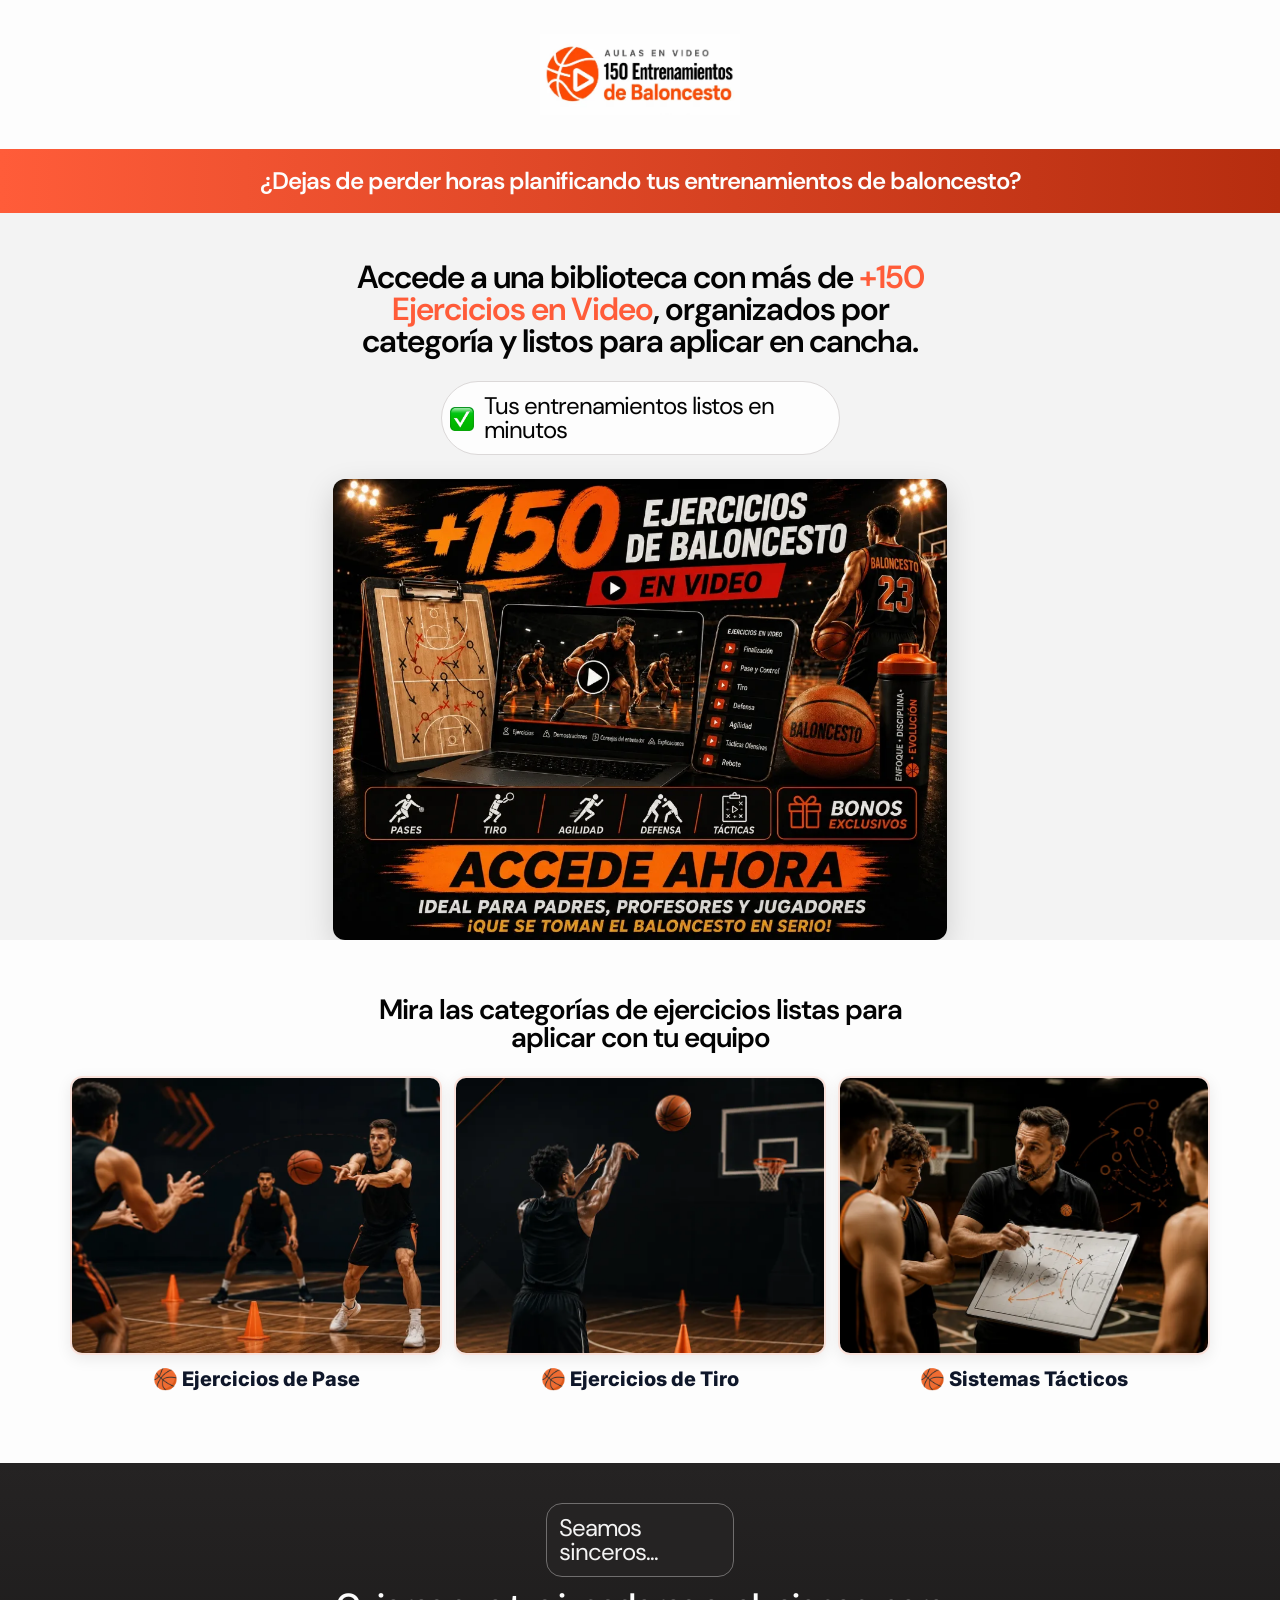
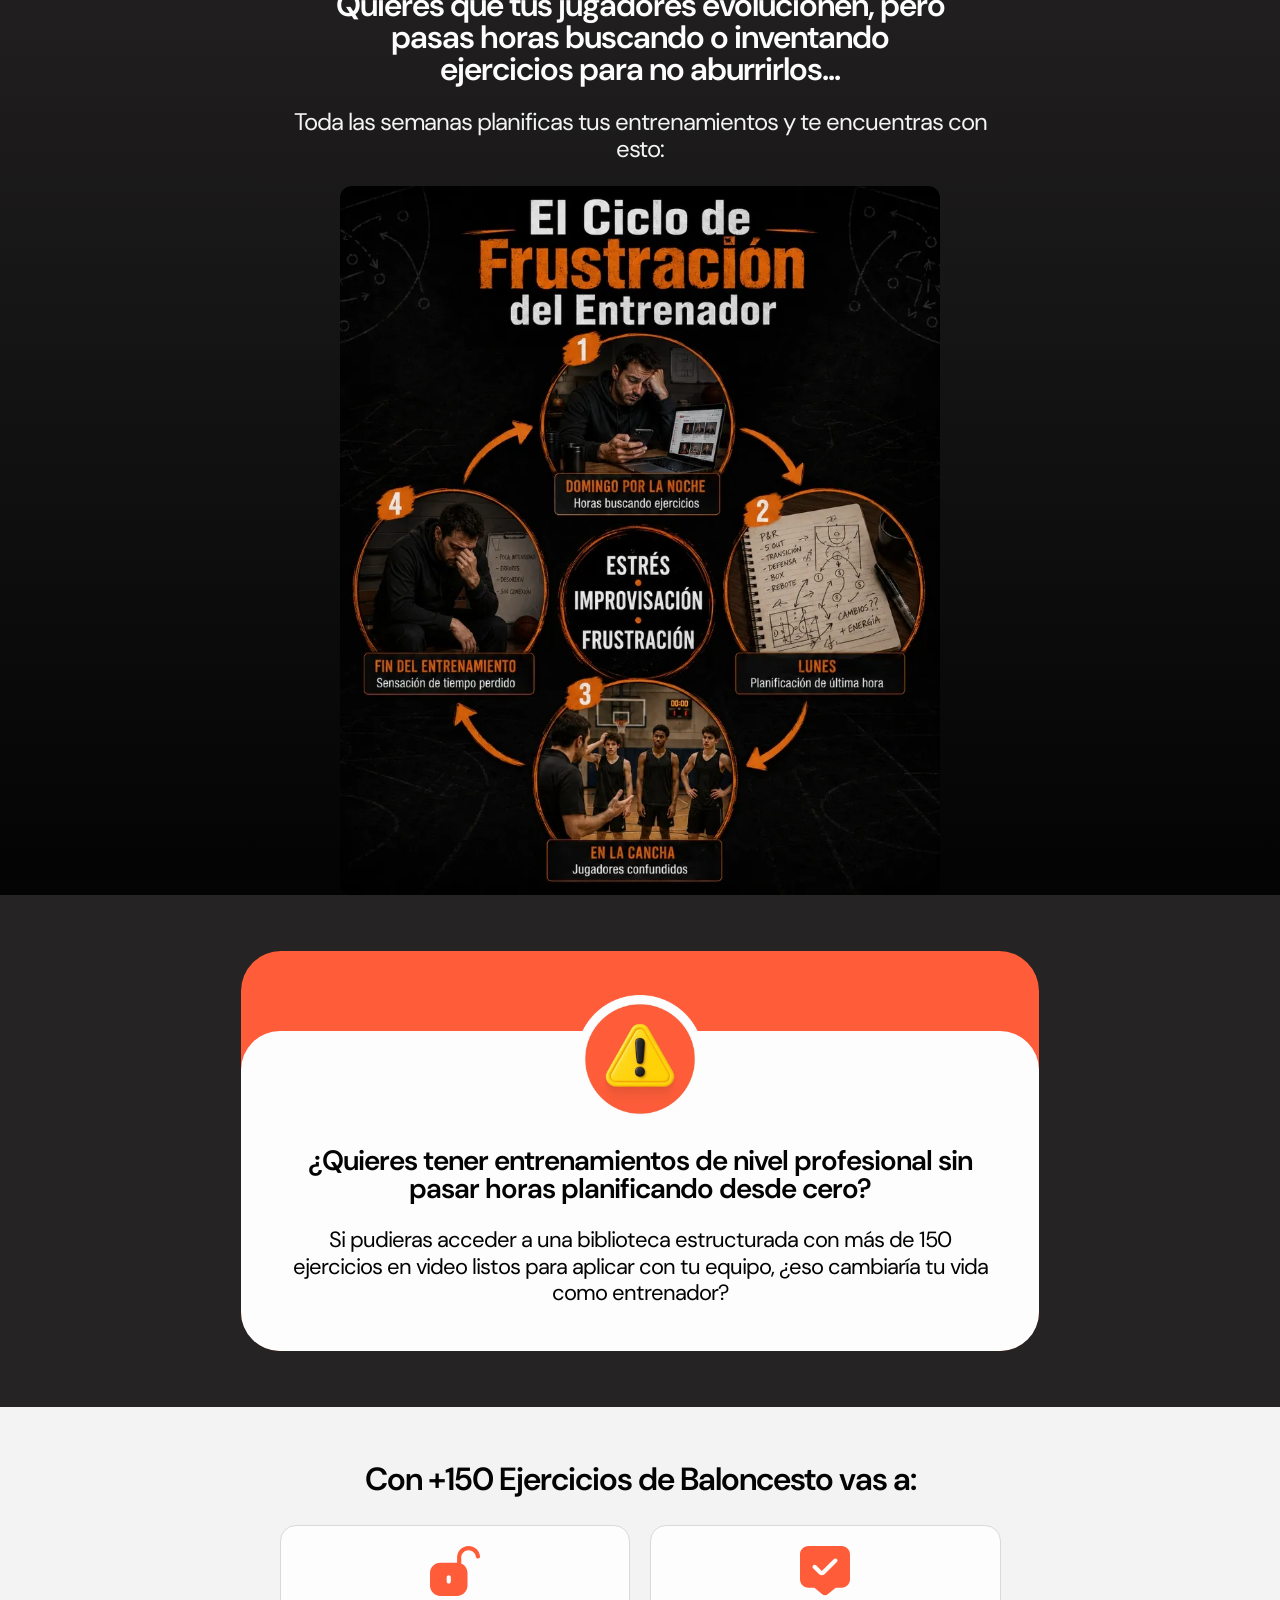
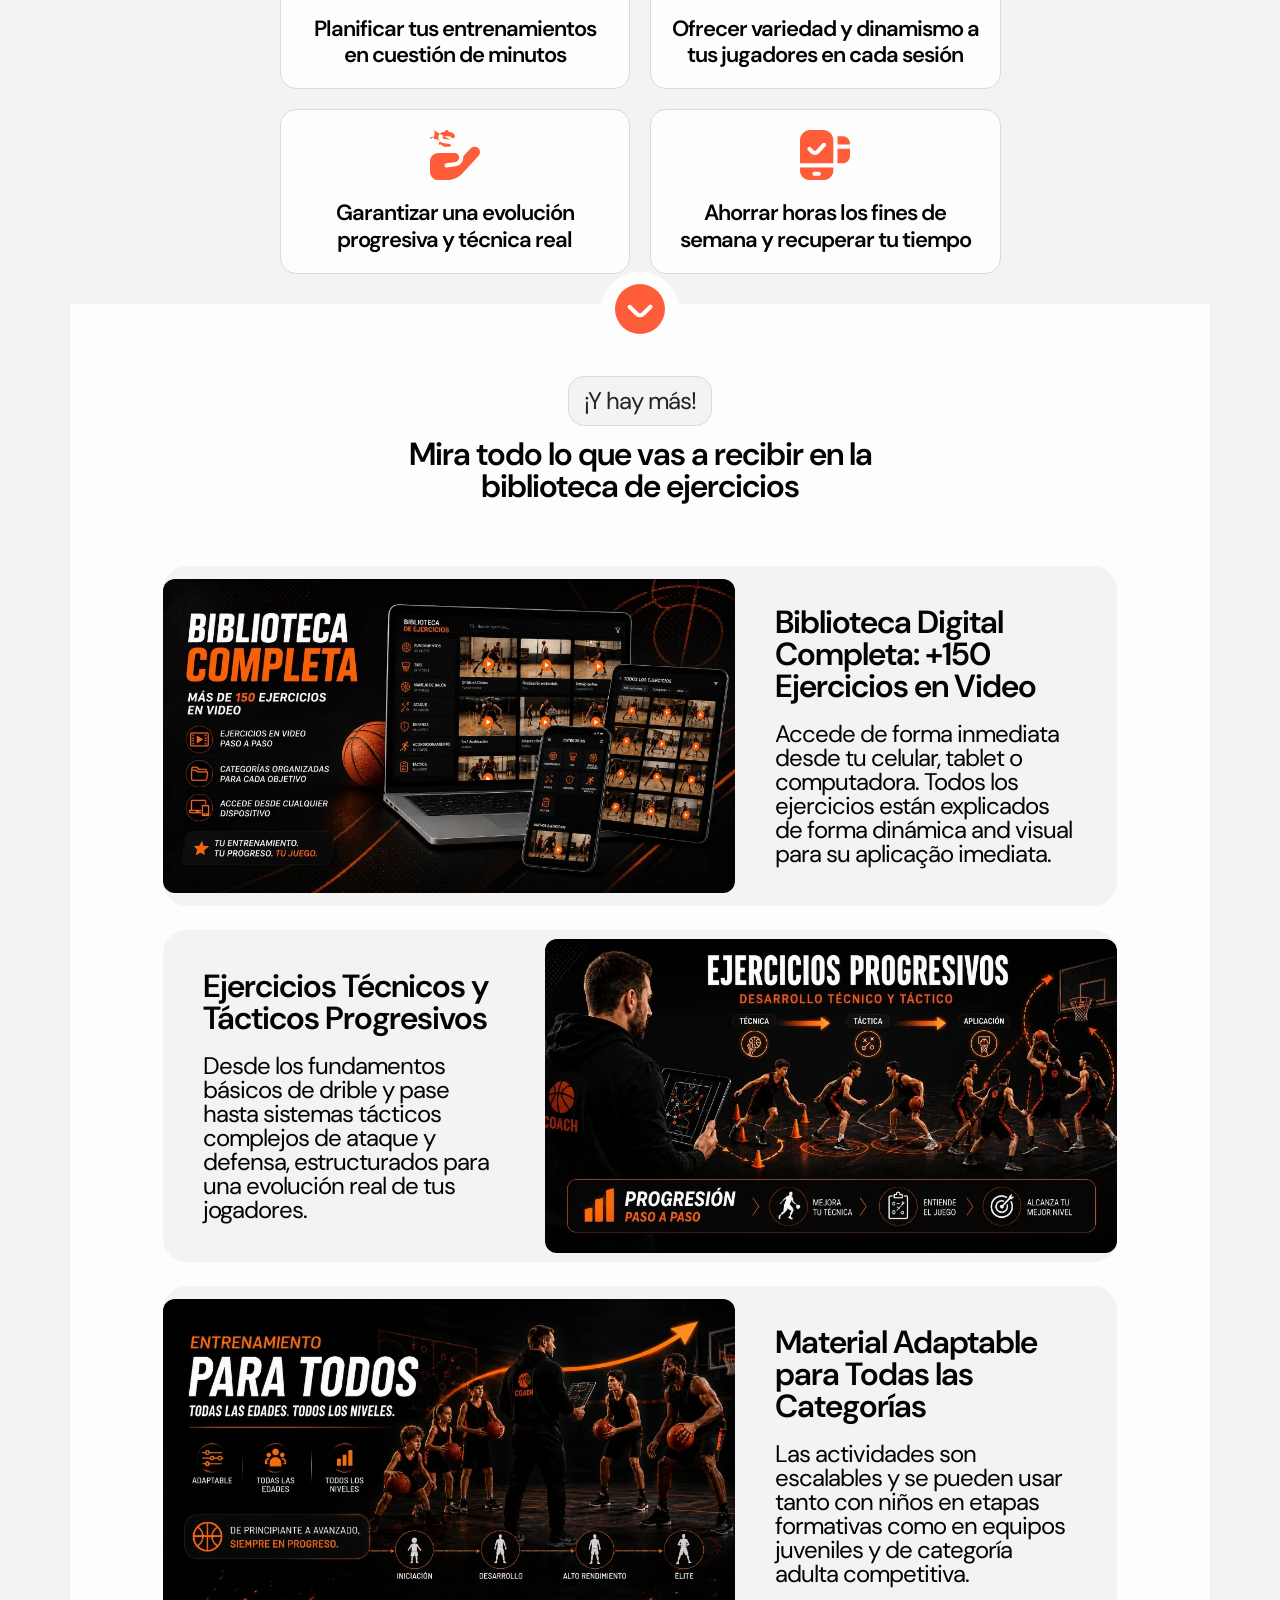
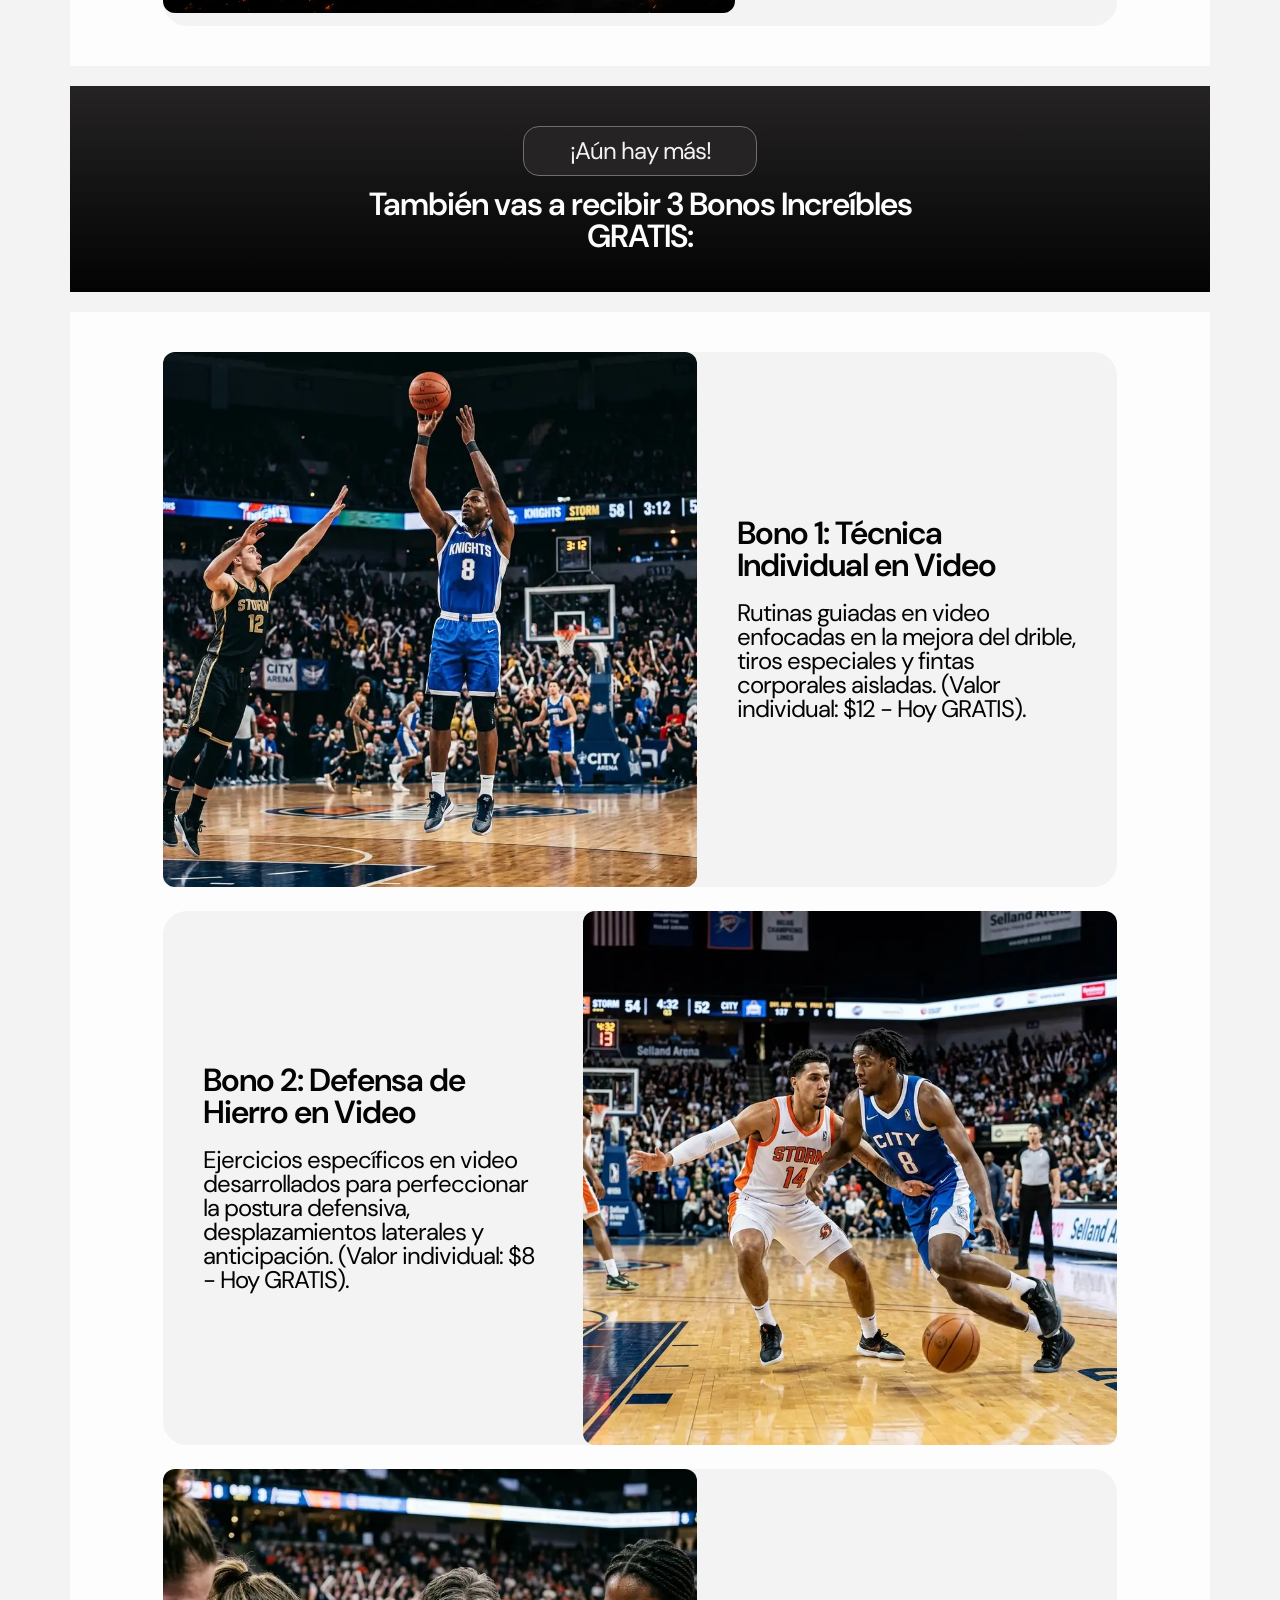
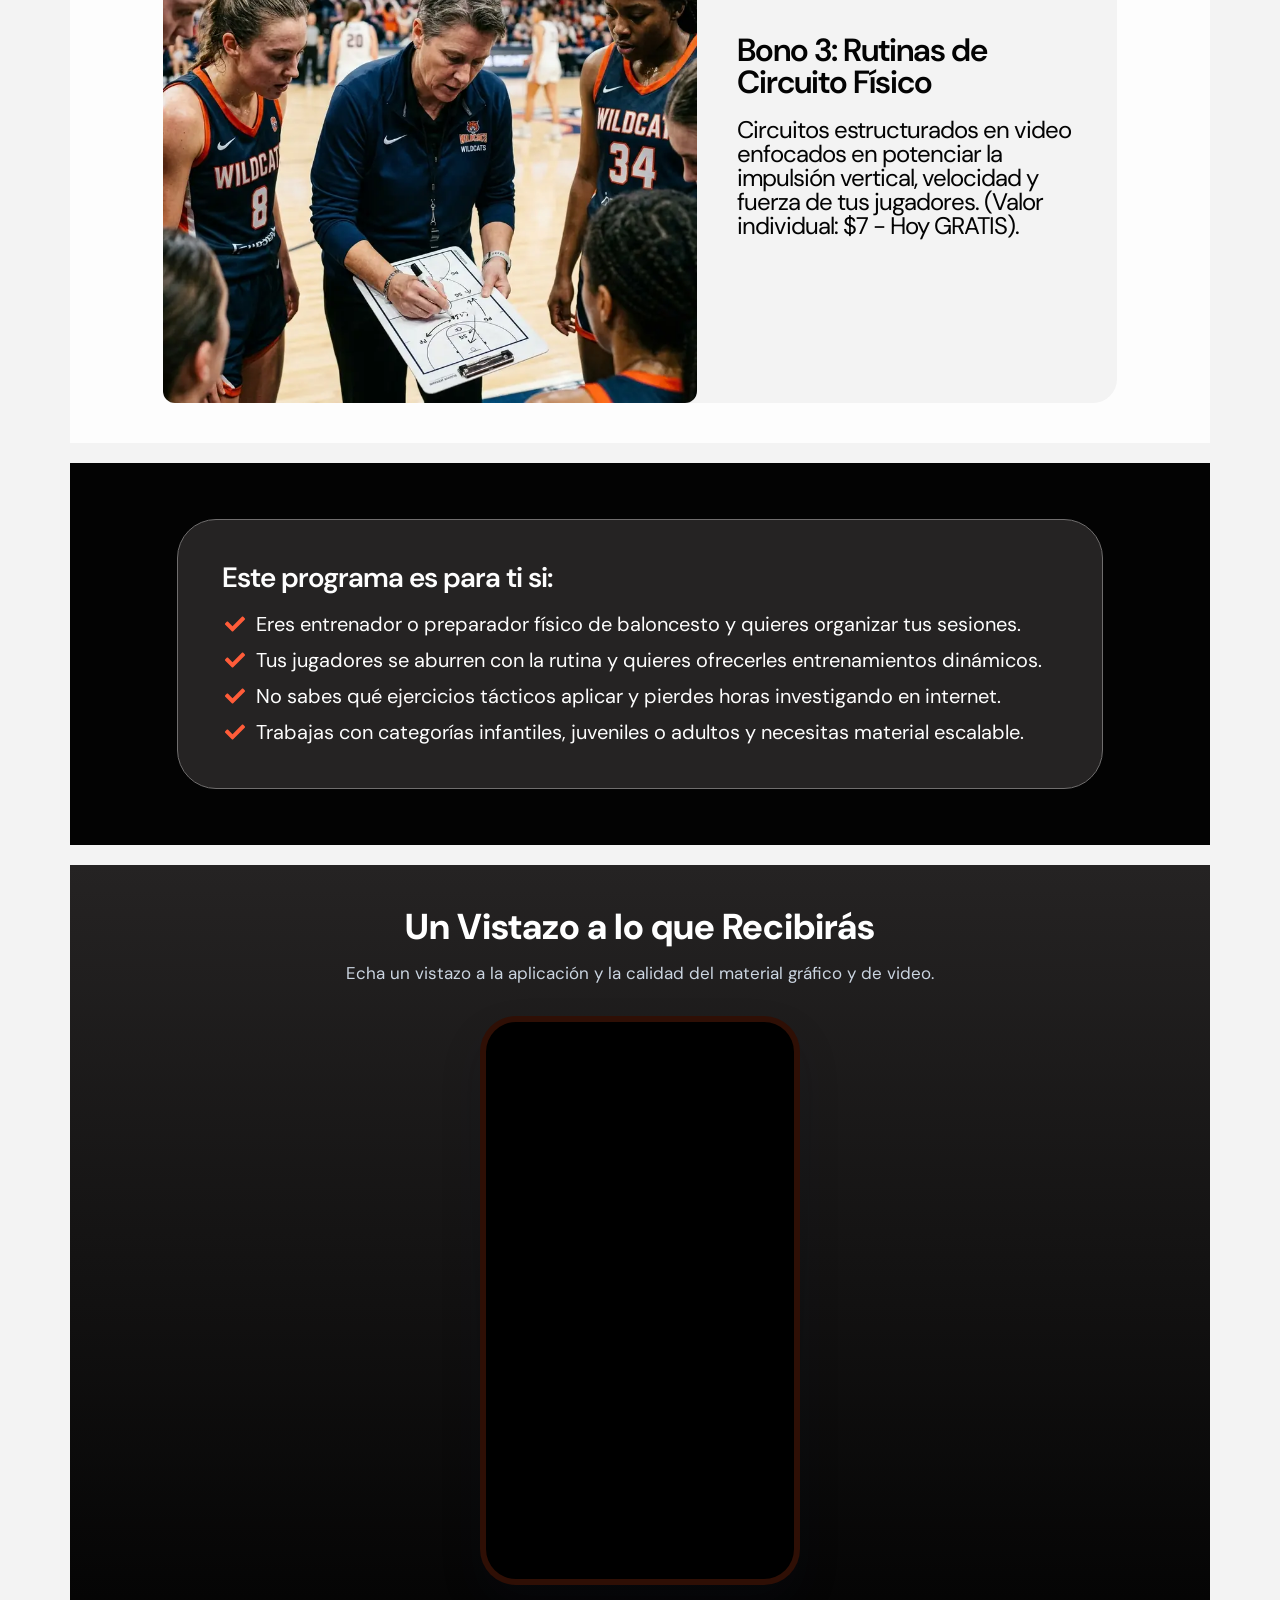
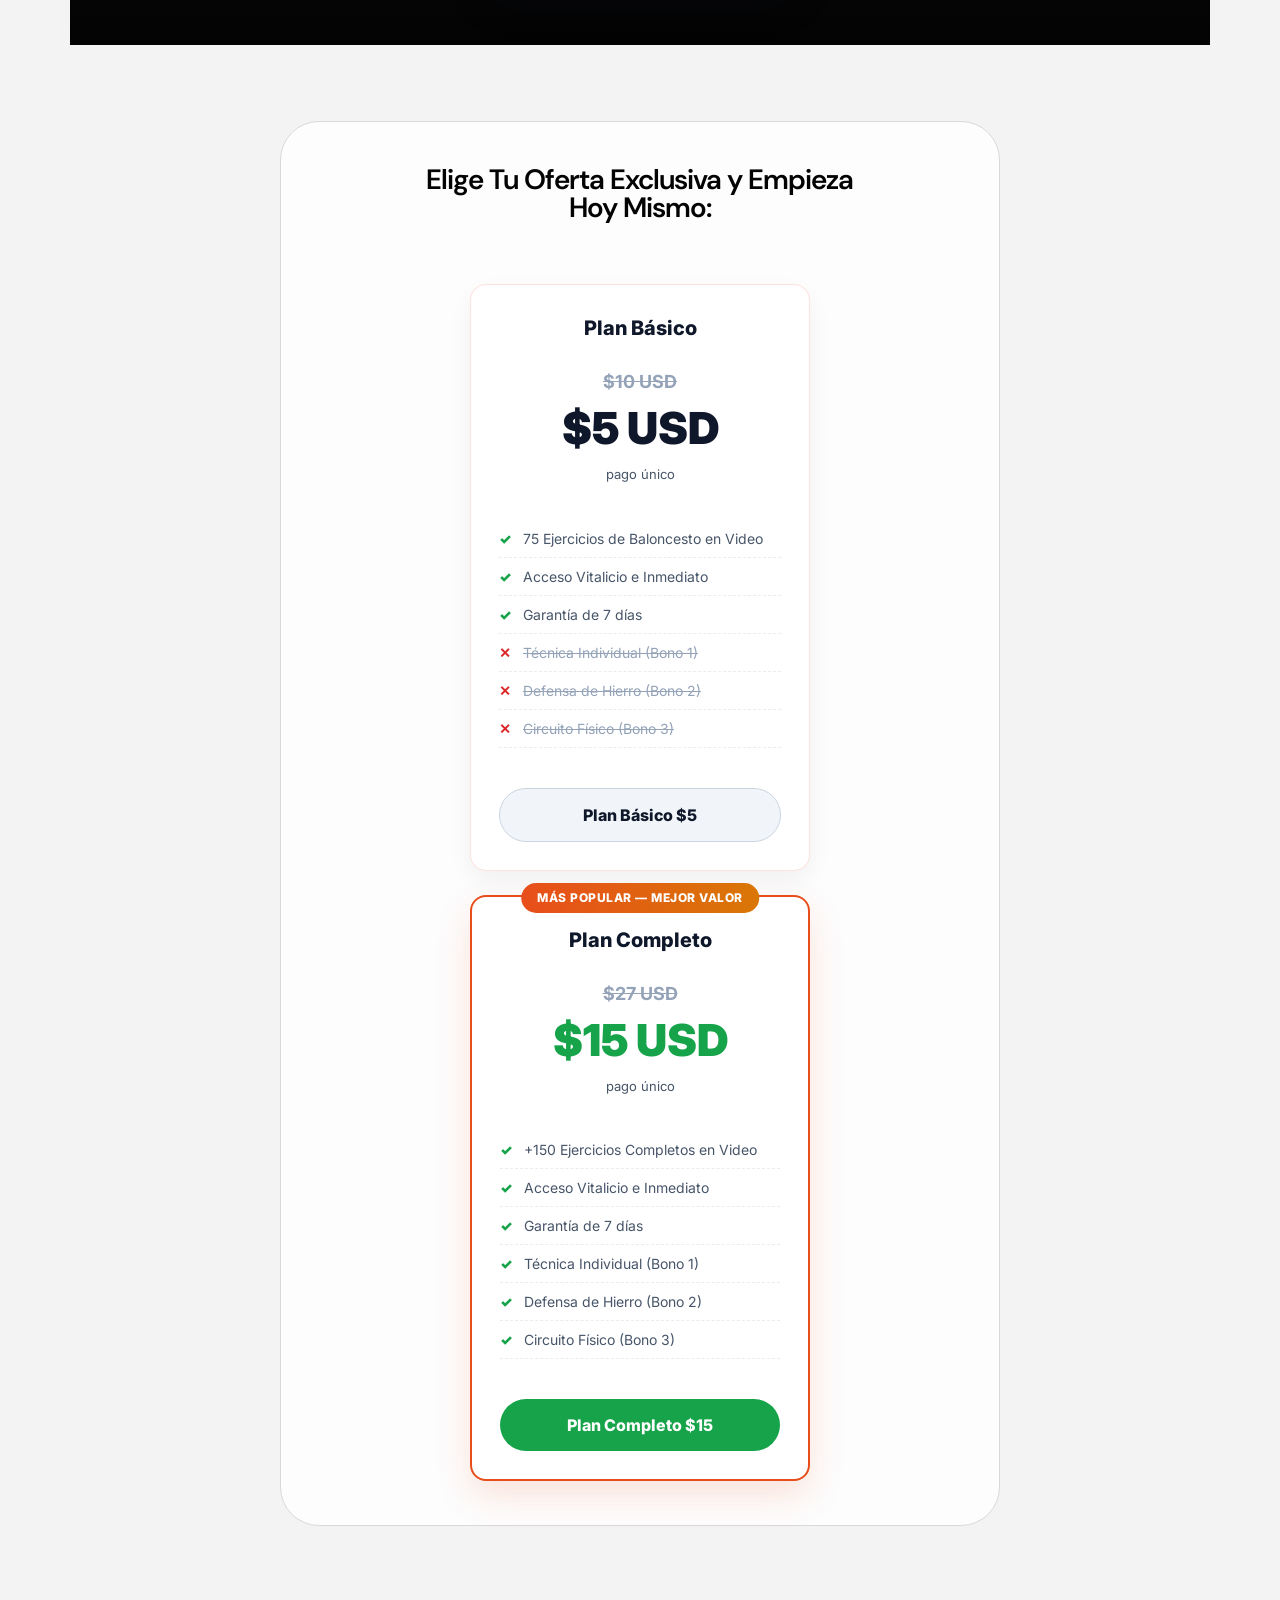
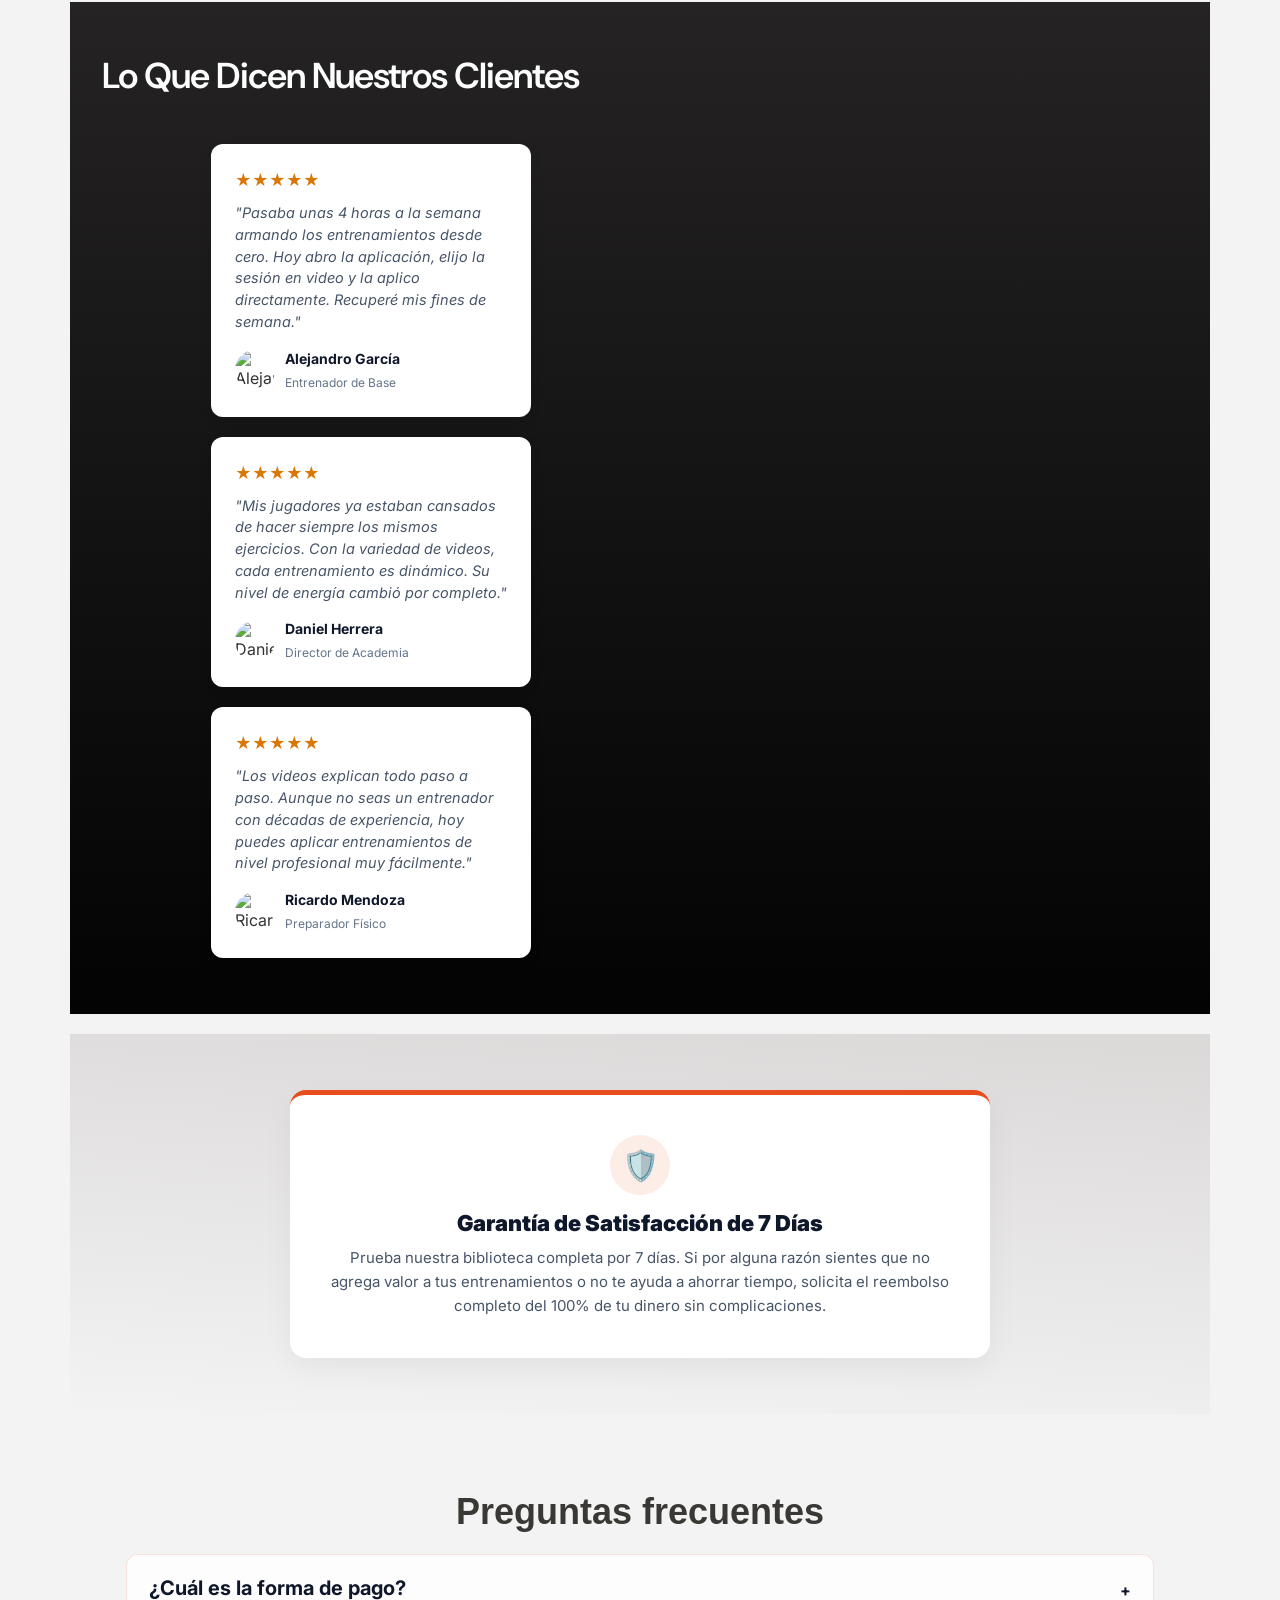
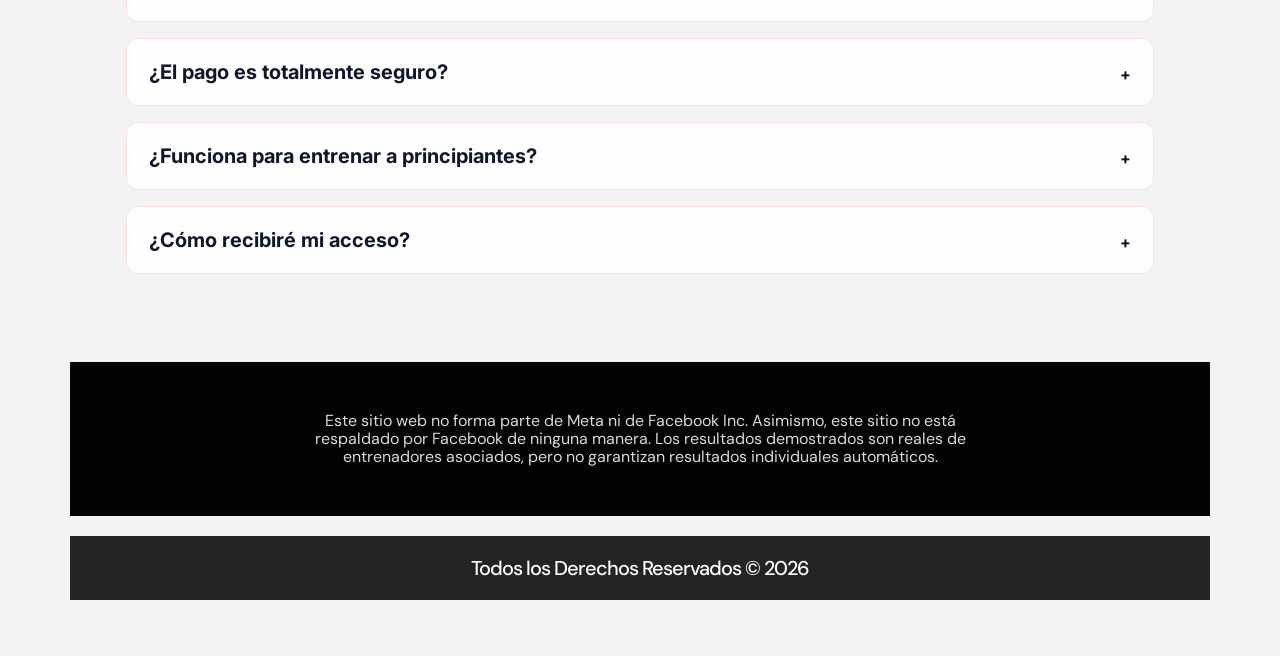
==== index.html @ 5f221d64 "perf: eliminate render-blocking CSS resources by merging 13 external stylesheets into all_styles.css" ====
<!DOCTYPE html>
<html lang="es">
<head>
    <meta charset="UTF-8">
    <meta name="viewport" content="width=device-width, initial-scale=1.0, viewport-fit=cover" />
    <title>+150 Ejercicios de Baloncesto en Video — Listos para Aplicar</title>
    <meta name="description" content="Acceso inmediato a la aplicación con +150 ejercicios completos de baloncesto en video listos para aplicar. Planifica tus entrenamientos en minutos." />

    <!-- Preload Above the Fold Images for Speed (LCP optimization) -->
    <link rel="preload" as="image" href="hero.webp" fetchpriority="high" />
    <link rel="preload" as="image" href="logo.webp" />

    <!-- Preconnect to external asset host to speed up connection setup -->
    <link rel="preconnect" href="https://meuprimeirolow.com.br" crossorigin />
    <link rel="dns-prefetch" href="https://meuprimeirolow.com.br" />

    <!-- Google Fonts (Non-blocking) -->
    <link rel="preconnect" href="https://fonts.googleapis.com" />
    <link rel="preconnect" href="https://fonts.gstatic.com" crossorigin />
    <link rel="stylesheet" href="https://fonts.googleapis.com/css2?family=Roboto:wght@300;400;500;700;900&family=DM+Sans:wght@400;500;700;900&family=Inter:wght@400;500;600;700;900&display=swap" media="print" onload="this.media='all'" />
    <noscript>
        <link rel="stylesheet" href="https://fonts.googleapis.com/css2?family=Roboto:wght@300;400;500;700;900&family=DM+Sans:wght@400;500;700;900&family=Inter:wght@400;500;600;700;900&display=swap" />
    </noscript>

    <!-- Combined stylesheet served locally (Zero external render-blocking style requests) -->
    <link rel="stylesheet" href="all_styles.css" />

    <style>
        /* Custom overrides to match basketball theme and fix local layouts */
        :root {
            --wpr-bg-orange: #e84e1b;
            --wpr-bg-orange-hover: #ff6200;
        }
        body {
            font-family: 'Inter', 'Roboto', sans-serif;
            background-color: #ffffff;
        }
        /* Top Banner matching original basketball page */
        .top-banner-bar {
            background: linear-gradient(90deg, #e84e1b, #ff3b6f);
            color: #ffffff;
            text-align: center;
            padding: 10px 16px;
            font-size: 14px;
            font-weight: 700;
            letter-spacing: 0.5px;
            display: flex;
            align-items: center;
            justify-content: center;
            gap: 8px;
            box-shadow: 0 4px 15px rgba(232, 78, 27, 0.2);
            font-family: 'DM Sans', sans-serif;
        }
        .top-banner-bar .pulse-dot {
            width: 8px;
            height: 8px;
            border-radius: 50%;
            background: #ffffff;
            box-shadow: 0 0 0 0 rgba(255, 255, 255, 0.7);
            animation: pulse-anim 1.6s infinite;
        }
        @keyframes pulse-anim {
            0% { box-shadow: 0 0 0 0 rgba(255, 255, 255, 0.7); }
            70% { box-shadow: 0 0 0 10px rgba(255, 255, 255, 0); }
            100% { box-shadow: 0 0 0 0 rgba(255, 255, 255, 0); }
        }
        /* Custom styles for accordion detail toggle */
        details.e-n-accordion-item {
            border: 1px solid rgba(232, 78, 27, 0.15);
            border-radius: 12px;
            margin-bottom: 12px;
            background: #fdfdfd;
        }
        details.e-n-accordion-item summary {
            padding: 18px 22px;
            font-weight: 700;
            color: #0f172a;
            cursor: pointer;
            list-style: none;
            display: flex !important;
            flex-direction: row !important;
            justify-content: space-between !important;
            align-items: center !important;
            font-size: 16px;
        }
        details.e-n-accordion-item summary::-webkit-details-marker {
            display: none;
        }
        details.e-n-accordion-item .e-n-accordion-item-title-text {
            order: 1 !important;
            text-align: left !important;
            margin-right: auto !important;
        }
        details.e-n-accordion-item .e-n-accordion-item-title-icon {
            display: flex !important;
            align-items: center !important;
            order: 2 !important;
            margin-left: 15px !important;
        }
        details.e-n-accordion-item[open] summary .e-opened {
            display: inline-block;
        }
        details.e-n-accordion-item[open] summary .e-closed {
            display: none;
        }
        details.e-n-accordion-item:not([open]) summary .e-opened {
            display: none;
        }
        details.e-n-accordion-item:not([open]) summary .e-closed {
            display: inline-block;
        }
        .app-video-wrapper {
            width: 100%;
            max-width: 320px;
            margin: 20px auto;
            border-radius: 36px;
            overflow: hidden;
            box-shadow: 0 20px 40px rgba(15, 23, 42, 0.15);
            border: 6px solid rgba(232, 78, 27, 0.2);
            background: #000000;
            aspect-ratio: 9 / 16;
        }
        .app-video-wrapper video {
            width: 100%;
            height: 100%;
            object-fit: cover;
            display: block;
        }
        /* Pricing Cards Grid override matching basketball style but in Elementor design rules */
        .pricing-plans-container {
            display: flex;
            flex-wrap: wrap;
            gap: 24px;
            justify-content: center;
            margin-top: 30px;
            width: 100%;
        }
        .pricing-plan-card {
            background: #ffffff;
            border: 1px solid rgba(232, 78, 27, 0.15);
            border-radius: 16px;
            padding: 28px;
            width: 100%;
            max-width: 340px;
            box-shadow: 0 10px 25px rgba(0, 0, 0, 0.05);
            display: flex;
            flex-direction: column;
            position: relative;
            text-align: center;
        }
        .pricing-plan-card.popular {
            border: 2px solid #e84e1b;
            box-shadow: 0 15px 35px rgba(232, 78, 27, 0.15);
        }
        .pricing-popular-tag {
            position: absolute;
            top: -14px;
            left: 50%;
            transform: translateX(-50%);
            background: linear-gradient(90deg, #e84e1b, #d97706);
            color: #ffffff;
            padding: 6px 16px;
            border-radius: 999px;
            font-size: 12px;
            font-weight: 800;
            letter-spacing: 0.5px;
            white-space: nowrap;
        }
        .pricing-plan-name {
            font-weight: 800;
            color: #0f172a;
            font-size: 20px;
            margin-bottom: 10px;
        }
        .pricing-plan-price {
            margin: 15px 0;
        }
        .pricing-plan-price .old-price {
            color: #94a3b8;
            text-decoration: line-through;
            font-weight: 700;
            font-size: 18px;
            display: block;
        }
        .pricing-plan-price .new-price {
            font-size: 44px;
            font-weight: 900;
            color: #0f172a;
        }
        .pricing-plan-price .new-price.highlighted {
            color: #16a34a;
        }
        .pricing-plan-price .period {
            display: block;
            color: #475569;
            font-size: 13px;
            margin-top: 4px;
        }
        .pricing-plan-features {
            list-style: none;
            padding: 0;
            margin: 20px 0;
            text-align: left;
            flex-grow: 1;
        }
        .pricing-plan-features li {
            padding: 8px 0 8px 24px;
            position: relative;
            font-size: 14px;
            color: #475569;
            border-bottom: 1px dashed rgba(15, 23, 42, 0.08);
        }
        .pricing-plan-features li::before {
            content: "✓";
            position: absolute;
            left: 0;
            color: #16a34a;
            font-weight: 900;
        }
        .pricing-plan-features li.excluded {
            color: #94a3b8;
            text-decoration: line-through;
        }
        .pricing-plan-features li.excluded::before {
            content: "✕";
            color: #dc2626;
        }
        .pricing-plan-button {
            display: block;
            background: #16a34a;
            color: #ffffff !important;
            font-weight: 800;
            padding: 14px;
            border-radius: 999px;
            text-decoration: none;
            margin-top: 20px;
            transition: all 0.2s ease;
        }
        .pricing-plan-button:hover {
            background: #15803d;
            transform: translateY(-2px);
            box-shadow: 0 8px 16px rgba(22, 163, 74, 0.3);
        }
        .pricing-plan-button.basic-btn {
            background: #f1f5f9;
            color: #0f172a !important;
            border: 1px solid #cbd5e1;
        }
        .pricing-plan-button.basic-btn:hover {
            background: #e2e8f0;
            box-shadow: none;
        }
        .custom-text-logo {
            font-family: 'DM Sans', sans-serif;
            font-weight: 900;
            color: #e84e1b;
            font-size: clamp(20px, 4vw, 32px);
            text-transform: uppercase;
            letter-spacing: -1px;
            text-align: center;
            padding: 10px 0;
        }
        .br-mobile {
            display: none;
        }
        @media (max-width: 767px) {
            .br-mobile {
                display: inline;
            }
            /* Reduce padding on the orange banner container on mobile to minimize its height */
            .elementor-13 .elementor-element.elementor-element-c897417 {
                padding: 10px !important;
            }
            /* Adjust the headline font size and line height so it is smaller and cleaner */
            .elementor-13 .elementor-element.elementor-element-04518e6 .elementor-heading-title {
                font-size: 16px !important;
                line-height: 1.3 !important;
                letter-spacing: -0.5px !important;
                font-weight: 700 !important;
            }
        }
    </style>
</head>
<body class="home wp-singular page-template page-template-elementor_canvas page page-id-13 wp-embed-responsive wp-theme-hello-elementor hello-elementor-default elementor-default elementor-template-canvas elementor-kit-6 elementor-page elementor-page-13">
    <div data-elementor-type="wp-page" data-elementor-id="13" class="elementor elementor-13" data-elementor-post-type="page">

        <!-- 1. HEADER LOGO SECTION -->
        <div class="elementor-element elementor-element-6a6b29e e-flex e-con-boxed e-con e-parent" data-id="6a6b29e" data-element_type="container" data-e-type="container" data-settings="{&quot;background_background&quot;:&quot;classic&quot;}">
            <div class="e-con-inner">
                <div class="elementor-element elementor-element-94c0807 elementor-widget elementor-widget-image" data-id="94c0807" data-element_type="widget" data-e-type="widget" data-widget_type="image.default">
                    <img src="logo.webp" alt="150 Entrenamientos de Baloncesto" style="max-width: 200px; width: 100%; display: block; margin: 0 auto; padding: 10px 0;" />
                </div>
            </div>
        </div>

        <!-- 2. HEADLINE BOX SECTION (Gradient background) -->
        <div class="elementor-element elementor-element-c897417 e-flex e-con-boxed e-con e-parent" data-id="c897417" data-element_type="container" data-e-type="container" data-settings="{&quot;background_background&quot;:&quot;gradient&quot;}">
            <div class="e-con-inner">
                <div class="elementor-element elementor-element-04518e6 elementor-widget-mobile__width-initial elementor-widget elementor-widget-heading" data-id="04518e6" data-element_type="widget" data-e-type="widget" data-widget_type="heading.default">
                    <h2 class="elementor-heading-title elementor-size-default">¿Dejas de perder horas planificando <br class="br-mobile">tus entrenamientos de baloncesto?</h2>
                </div>
            </div>
        </div>

        <!-- 3. SUB-HEADLINE & MAIN HERO CONTENT -->
        <div class="elementor-element elementor-element-79ec4f1 e-flex e-con-boxed e-con e-parent" data-id="79ec4f1" data-element_type="container" data-e-type="container" data-settings="{&quot;background_background&quot;:&quot;classic&quot;}">
            <div class="e-con-inner">
                <div class="elementor-element elementor-element-c4992c4 e-con-full e-flex e-con e-child" data-id="c4992c4" data-element_type="container" data-e-type="container">
                    <div class="elementor-element elementor-element-815e1f4 elementor-widget elementor-widget-heading" data-id="815e1f4" data-element_type="widget" data-e-type="widget" data-widget_type="heading.default">
                        <h2 class="elementor-heading-title elementor-size-default">Accede a una biblioteca con más de <span style="color: #FF5C39">+150 Ejercicios en Video</span>, organizados por categoría y listos para aplicar en cancha.</h2>
                    </div>
                </div>
                <div class="elementor-element elementor-element-b239ad6 e-con-full e-flex e-con e-child" data-id="b239ad6" data-element_type="container" data-e-type="container" data-settings="{&quot;background_background&quot;:&quot;classic&quot;}">
                    <div class="elementor-element elementor-element-d22ff87 elementor-widget elementor-widget-image" data-id="d22ff87" data-element_type="widget" data-e-type="widget" data-widget_type="image.default">
                        <img decoding="async" width="160" height="160" src="check.webp" class="attachment-large size-large wp-image-514" alt="Check" />
                    </div>
                    <div class="elementor-element elementor-element-96473ee elementor-widget elementor-widget-heading" data-id="96473ee" data-element_type="widget" data-e-type="widget" data-widget_type="heading.default">
                        <h2 class="elementor-heading-title elementor-size-default">Tus entrenamientos listos en minutos</h2>
                    </div>
                </div>
                <div class="elementor-element elementor-element-b64d9c2 elementor-widget elementor-widget-image" data-id="b64d9c2" data-element_type="widget" data-e-type="widget" data-widget_type="image.default">
                    <img fetchpriority="high" decoding="async" width="750" height="900" src="hero.webp" class="attachment-large size-large wp-image-517" alt="Hero Baloncesto" style="border-radius:12px; box-shadow: 0 10px 30px rgba(0,0,0,0.15);" />
                </div>
            </div>
        </div>

        <!-- 4. SOCIAL PROOF SECTION -->
        <div class="elementor-element elementor-element-9a80b8f e-flex e-con-boxed e-con e-parent" data-id="9a80b8f" data-element_type="container" data-e-type="container" data-settings="{&quot;background_background&quot;:&quot;classic&quot;}">
            <div class="e-con-inner">
                <div class="elementor-element elementor-element-2cb392f e-con-full e-flex e-con e-child" data-id="2cb392f" data-element_type="container" data-e-type="container">
                    <div class="elementor-element elementor-element-059c773 elementor-widget elementor-widget-heading" data-id="059c773" data-element_type="widget" data-e-type="widget" data-widget_type="heading.default">
                        <h2 class="elementor-heading-title elementor-size-default">Mira las categorías de ejercicios listas para aplicar con tu equipo</h2>
                    </div>
                </div>
                <div class="elementor-element elementor-element-4c299e2 e-grid e-con-full e-con e-child" data-id="4c299e2" data-element_type="container" data-e-type="container">
                    <div class="elementor-element elementor-element-68258f1 elementor-widget elementor-widget-image" data-id="68258f1" data-element_type="widget" data-e-type="widget" data-widget_type="image.default" style="text-align: center;">
                        <img loading="lazy" src="ejercicios_tiro.webp" alt="Ejercicios de Pase" style="max-width: 380px; width: 100%; display: block; margin: 0 auto; border-radius: 12px; box-shadow: 0 4px 15px rgba(0,0,0,0.08); border: 2px solid rgba(232, 78, 27, 0.15); aspect-ratio: 4/3; object-fit: cover;" />
                        <h4 style="font-weight: 800; color: #0f172a; margin-top: 12px; font-size: 20px;">🏀 Ejercicios de Pase</h4>
                    </div>
                    <div class="elementor-element elementor-element-17c4d51 elementor-widget elementor-widget-image" data-id="17c4d51" data-element_type="widget" data-e-type="widget" data-widget_type="image.default" style="text-align: center;">
                        <img loading="lazy" src="ejercicios_pase.webp" alt="Ejercicios de Tiro" style="max-width: 380px; width: 100%; display: block; margin: 0 auto; border-radius: 12px; box-shadow: 0 4px 15px rgba(0,0,0,0.08); border: 2px solid rgba(232, 78, 27, 0.15); aspect-ratio: 4/3; object-fit: cover;" />
                        <h4 style="font-weight: 800; color: #0f172a; margin-top: 12px; font-size: 20px;">🏀 Ejercicios de Tiro</h4>
                    </div>
                    <div class="elementor-element elementor-element-e45b83d elementor-widget elementor-widget-image" data-id="e45b83d" data-element_type="widget" data-e-type="widget" data-widget_type="image.default" style="text-align: center;">
                        <img loading="lazy" src="sistemas_tacticos.webp" alt="Sistemas Tácticos" style="max-width: 380px; width: 100%; display: block; margin: 0 auto; border-radius: 12px; box-shadow: 0 4px 15px rgba(0,0,0,0.08); border: 2px solid rgba(232, 78, 27, 0.15); aspect-ratio: 4/3; object-fit: cover;" />
                        <h4 style="font-weight: 800; color: #0f172a; margin-top: 12px; font-size: 20px;">🏀 Sistemas Tácticos</h4>
                    </div>
                </div>
            </div>
        </div>

        <!-- 5. PAIN SECTION ("Seamos sinceros...") -->
        <div class="elementor-element elementor-element-69b658a e-flex e-con-boxed e-con e-parent" data-id="69b658a" data-element_type="container" data-e-type="container" data-settings="{&quot;background_background&quot;:&quot;gradient&quot;}">
            <div class="e-con-inner">
                <div class="elementor-element elementor-element-645e1c3 e-con-full e-flex e-con e-child" data-id="645e1c3" data-element_type="container" data-e-type="container">
                    <div class="elementor-element elementor-element-4071e0e e-con-full e-flex e-con e-child" data-id="4071e0e" data-element_type="container" data-e-type="container" data-settings="{&quot;background_background&quot;:&quot;classic&quot;}">
                        <div class="elementor-element elementor-element-c21339a elementor-widget elementor-widget-heading" data-id="c21339a" data-element_type="widget" data-e-type="widget" data-widget_type="heading.default">
                            <h2 class="elementor-heading-title elementor-size-default">Seamos sinceros...</h2>
                        </div>
                    </div>
                    <div class="elementor-element elementor-element-1501a08 elementor-widget elementor-widget-heading" data-id="1501a08" data-element_type="widget" data-e-type="widget" data-widget_type="heading.default">
                        <h2 class="elementor-heading-title elementor-size-default">Quieres que tus jugadores evolucionen, pero pasas horas buscando o inventando ejercicios para no aburrirlos...</h2>
                    </div>
                </div>
                <div class="elementor-element elementor-element-6d7105f e-con-full e-flex e-con e-child" data-id="6d7105f" data-element_type="container" data-e-type="container">
                    <div class="elementor-element elementor-element-72ff11a elementor-widget elementor-widget-heading" data-id="72ff11a" data-element_type="widget" data-e-type="widget" data-widget_type="heading.default">
                        <h2 class="elementor-heading-title elementor-size-default">Toda las semanas planificas tus entrenamientos y te encuentras con esto:</h2>
                    </div>
                </div>
                <div class="elementor-element elementor-element-af47ddf elementor-widget elementor-widget-image" data-id="af47ddf" data-element_type="widget" data-e-type="widget" data-widget_type="image.default">
                    <img loading="lazy" decoding="async" width="800" height="948" src="ciclo_frustracion.webp" class="attachment-large size-large wp-image-422" alt="El Ciclo de Frustración del Entrenador" style="border-radius:12px; max-width: 600px; width: 100%; display: block; margin: 0 auto;" />
                </div>
            </div>
        </div>

        <!-- 6. SOLUTION SECTION -->
        <div class="elementor-element elementor-element-4ee5d22 e-flex e-con-boxed e-con e-parent" data-id="4ee5d22" data-element_type="container" data-e-type="container" data-settings="{&quot;background_background&quot;:&quot;classic&quot;}">
            <div class="e-con-inner">
                <div class="elementor-element elementor-element-b703ee2 e-con-full e-flex e-con e-child" data-id="b703ee2" data-element_type="container" data-e-type="container" data-settings="{&quot;background_background&quot;:&quot;classic&quot;}">
                    <div class="elementor-element elementor-element-3f428a4 e-con-full e-flex e-con e-child" data-id="3f428a4" data-element_type="container" data-e-type="container" data-settings="{&quot;background_background&quot;:&quot;classic&quot;}">
                        <div class="elementor-element elementor-element-9d1a9df elementor-widget elementor-widget-image" data-id="9d1a9df" data-element_type="widget" data-e-type="widget" data-widget_type="image.default">
                            <img loading="lazy" decoding="async" width="400" height="400" src="icone_aviso.webp" class="attachment-large size-large wp-image-426" alt="Aviso" />
                        </div>
                        <div class="elementor-element elementor-element-ee2444e e-con-full e-flex e-con e-child" data-id="ee2444e" data-element_type="container" data-e-type="container">
                            <div class="elementor-element elementor-element-bacf462 elementor-widget elementor-widget-heading" data-id="bacf462" data-element_type="widget" data-e-type="widget" data-widget_type="heading.default">
                                <h2 class="elementor-heading-title elementor-size-default">¿Quieres tener entrenamientos de nivel profesional sin pasar horas planificando desde cero?</h2>
                            </div>
                        </div>
                        <div class="elementor-element elementor-element-142b4f5 e-con-full e-flex e-con e-child" data-id="142b4f5" data-element_type="container" data-e-type="container">
                            <div class="elementor-element elementor-element-628d70a elementor-widget elementor-widget-heading" data-id="628d70a" data-element_type="widget" data-e-type="widget" data-widget_type="heading.default">
                                <h2 class="elementor-heading-title elementor-size-default">Si pudieras acceder a una biblioteca estructurada con más de 150 ejercicios en video listos para aplicar con tu equipo, ¿eso cambiaría tu vida como entrenador?</h2>
                            </div>
                        </div>
                    </div>
                </div>
            </div>
        </div>

        <!-- 7. BENEFITS SECTION -->
        <div class="elementor-element elementor-element-48cde9a e-flex e-con-boxed e-con e-parent" data-id="48cde9a" data-element_type="container" data-e-type="container" data-settings="{&quot;background_background&quot;:&quot;classic&quot;}">
            <div class="e-con-inner">
                <div class="elementor-element elementor-element-4a290cf e-con-full e-flex e-con e-child" data-id="4a290cf" data-element_type="container" data-e-type="container">
                    <div class="elementor-element elementor-element-a9ed038 elementor-widget elementor-widget-heading" data-id="a9ed038" data-element_type="widget" data-e-type="widget" data-widget_type="heading.default">
                        <h2 class="elementor-heading-title elementor-size-default">Con +150 Ejercicios de Baloncesto vas a:</h2>
                    </div>
                </div>
                <div class="elementor-element elementor-element-18e4d1f e-grid e-con-full e-con e-child" data-id="18e4d1f" data-element_type="container" data-e-type="container">
                    <!-- Benefit 1 -->
                    <div class="elementor-element elementor-element-04e8fef e-con-full e-flex e-con e-child" data-id="04e8fef" data-element_type="container" data-e-type="container" data-settings="{&quot;background_background&quot;:&quot;classic&quot;}">
                        <div class="elementor-element elementor-element-b134439 elementor-view-default elementor-position-block-start elementor-mobile-position-block-start elementor-widget elementor-widget-icon-box" data-id="b134439" data-element_type="widget" data-e-type="widget" data-widget_type="icon-box.default">
                            <div class="elementor-icon-box-wrapper">
                                <div class="elementor-icon-box-icon">
                                    <span class="elementor-icon">
                                        <svg xmlns="http://www.w3.org/2000/svg" viewBox="0 0 24 24"><path d="m24.008,4.891c-.306-2.788-2.674-4.891-5.508-4.891-3.033,0-5.5,2.468-5.5,5.5v2.5H5c-2.757,0-5,2.243-5,5v6c0,2.757,2.243,5,5,5h8c2.757,0,5-2.243,5-5v-6c0-2.046-1.236-3.809-3-4.582v-2.918c0-1.93,1.57-3.5,3.5-3.5,1.782,0,3.328,1.365,3.52,3.109.06.549.564.944,1.103.885.549-.061.945-.555.885-1.104Zm-14.008,12.109c0,.553-.448,1-1,1s-1-.447-1-1v-2c0-.553.448-1,1-1s1,.447,1,1v2Z"></path></svg>
                                    </span>
                                </div>
                                <div class="elementor-icon-box-content">
                                    <h3 class="elementor-icon-box-title">
                                        <span>Planificar tus entrenamientos en cuestión de minutos</span>
                                    </h3>
                                </div>
                            </div>
                        </div>
                    </div>
                    <!-- Benefit 2 -->
                    <div class="elementor-element elementor-element-66b1eec e-con-full e-flex e-con e-child" data-id="66b1eec" data-element_type="container" data-e-type="container" data-settings="{&quot;background_background&quot;:&quot;classic&quot;}">
                        <div class="elementor-element elementor-element-ab02a18 elementor-view-default elementor-position-block-start elementor-mobile-position-block-start elementor-widget elementor-widget-icon-box" data-id="ab02a18" data-element_type="widget" data-e-type="widget" data-widget_type="icon-box.default">
                            <div class="elementor-icon-box-wrapper">
                                <div class="elementor-icon-box-icon">
                                    <span class="elementor-icon">
                                        <svg xmlns="http://www.w3.org/2000/svg" viewBox="0 0 24 24" width="512" height="512"><path d="m20,0H4C1.794,0,0,1.794,0,4v12c0,2.206,1.794,4,4,4h2.923l3.748,3.157c.382.339.862.507,1.337.507.468,0,.931-.162,1.293-.484l3.847-3.18h2.852c2.206,0,4-1.794,4-4V4c0-2.206-1.794-4-4-4Zm-2.298,7.712l-5.793,5.707c-.386.387-.896.58-1.407.58s-1.025-.195-1.416-.585l-2.782-2.696c-.397-.385-.407-1.018-.022-1.414.385-.397,1.018-.406,1.414-.022l2.793,2.707,5.809-5.701c.396-.387,1.027-.383,1.414.011.388.393.384,1.026-.01,1.414Z"></path></svg>
                                    </span>
                                </div>
                                <div class="elementor-icon-box-content">
                                    <h3 class="elementor-icon-box-title">
                                        <span>Ofrecer variedad y dinamismo a tus jugadores en cada sesión</span>
                                    </h3>
                                </div>
                            </div>
                        </div>
                    </div>
                    <!-- Benefit 3 -->
                    <div class="elementor-element elementor-element-3f3b0d3 e-con-full e-flex e-con e-child" data-id="3f3b0d3" data-element_type="container" data-e-type="container" data-settings="{&quot;background_background&quot;:&quot;classic&quot;}">
                        <div class="elementor-element elementor-element-a4872fa elementor-view-default elementor-position-block-start elementor-mobile-position-block-start elementor-widget elementor-widget-icon-box" data-id="a4872fa" data-element_type="widget" data-e-type="widget" data-widget_type="icon-box.default">
                            <div class="elementor-icon-box-wrapper">
                                <div class="elementor-icon-box-icon">
                                    <span class="elementor-icon">
                                        <svg xmlns="http://www.w3.org/2000/svg" viewBox="0 0 24 24" width="512" height="512"><path d="M4,11c-2.21,0-4,1.79-4,4v5c0,2.21,1.79,4,4,4h4.26c2.8,0,5.48-1.18,7.37-3.25l7.7-8.41c.95-1.06,.86-2.71-.19-3.66-.51-.47-1.19-.71-1.88-.68-.7,.03-1.34,.33-1.79,.83l-3.54,3.74c.03,.21,.06,.42,.06,.64,0,2.08-1.55,3.88-3.62,4.17l-4.25,.6c-.55,.08-1.05-.3-1.13-.85-.08-.55,.3-1.05,.85-1.13l4.16-.58c.94-.13,1.75-.81,1.94-1.73,.3-1.43-.79-2.69-2.16-2.69H4Z"></path><path d="M9.81,4.79l-3.29-.55c-.3-.05-.52-.31-.52-.62,0-.34,.28-.62,.62-.62h2.64c.36,0,.69,.19,.87,.5,.28,.48,.89,.64,1.37,.36,.48-.28,.64-.89,.37-1.37-.54-.92-1.53-1.5-2.6-1.5h-.27c0-.55-.45-1-1-1s-1,.45-1,1h-.38c-1.45,0-2.62,1.18-2.62,2.62,0,1.29,.92,2.38,2.19,2.59l3.29,.55c.3,.05,.52,.31,.52,.62,0,.34-.28,.62-.62,.62h-2.64c-.36,0-.69-.19-.87-.5-.28-.48-.89-.64-1.37-.36-.48-.28-.64-.89,.37-1.37-.54-.92-1.53-1.5-2.6-1.5h-.27c0-.55-.45-1-1-1s-1,.45-1,1h-.38c1.45,0,2.62-1.18,2.62-2.62,0-1.29-.92-2.38-2.19-2.59Z"></path></svg>
                                    </span>
                                </div>
                                <div class="elementor-icon-box-content">
                                    <h3 class="elementor-icon-box-title">
                                        <span>Garantizar una evolución progresiva y técnica real</span>
                                    </h3>
                                </div>
                            </div>
                        </div>
                    </div>
                    <!-- Benefit 4 -->
                    <div class="elementor-element elementor-element-562010d e-con-full e-flex e-con e-child" data-id="562010d" data-element_type="container" data-e-type="container" data-settings="{&quot;background_background&quot;:&quot;classic&quot;}">
                        <div class="elementor-element elementor-element-37d2606 elementor-view-default elementor-position-block-start elementor-mobile-position-block-start elementor-widget elementor-widget-icon-box" data-id="37d2606" data-element_type="widget" data-e-type="widget" data-widget_type="icon-box.default">
                            <div class="elementor-icon-box-wrapper">
                                <div class="elementor-icon-box-icon">
                                    <span class="elementor-icon">
                                        <svg xmlns="http://www.w3.org/2000/svg" viewBox="0 0 24 24"><path d="M11,0H5C2.239,0,0,2.239,0,5v11H16V5c0-2.761-2.239-5-5-5Zm1.232,7.814l-3.128,3.36c-.54,.542-1.226,.825-1.955,.825s-1.414-.284-1.93-.799l-1.427-1.428c-.391-.391-.391-1.024,0-1.414,.391-.391,1.023-.391,1.414,0l1.427,1.427c.276,.276,.757,.275,1.031,0l3.103-3.334c.378-.404,1.01-.426,1.414-.051,.404,.376,.427,1.009,.051,1.413ZM0,17.998v1.5C0,21.983,2.016,23.998,4.501,23.998h7c2.485,0,4.5-2.015,4.5-4.5v-1.5H0Zm9,4h-2c-.552,0-1-.447-1-1s.448-1,1-1h2c.552,0,1,.447,1,1s-.448,1-1,1ZM24,7h-6V3h2.5c1.933,0,3.5,1.567,3.5,3.5v.5Zm0,2v3.5c0,1.933-1.567,3.5-3.5,3.5h-2.5v-7h6Z"></path></svg>
                                    </span>
                                </div>
                                <div class="elementor-icon-box-content">
                                    <h3 class="elementor-icon-box-title">
                                        <span>Ahorrar horas los fines de semana y recuperar tu tiempo</span>
                                    </h3>
                                </div>
                            </div>
                        </div>
                    </div>
                </div>
            <!-- 8. PRODUCT CONTENTS ("Veja tudo que você vai receber...") -->
        <div class="elementor-element elementor-element-25a2577 e-flex e-con-boxed e-con e-parent" data-id="25a2577" data-element_type="container" data-e-type="container" data-settings="{&quot;background_background&quot;:&quot;classic&quot;}">
            <div class="e-con-inner">
                <div class="elementor-element elementor-element-c5af101 e-con-full e-flex e-con e-child" data-id="c5af101" data-element_type="container" data-e-type="container" data-settings="{&quot;background_background&quot;:&quot;classic&quot;}">
                    <div class="elementor-element elementor-element-a2632ef elementor-view-default elementor-widget elementor-widget-icon" data-id="a2632ef" data-element_type="widget" data-e-type="widget" data-widget_type="icon.default">
                        <div class="elementor-icon-wrapper">
                            <div class="elementor-icon">
                                <svg xmlns="http://www.w3.org/2000/svg" viewBox="0 0 24 24"><path d="M12,0A12,12,0,1,0,24,12,12.013,12.013,0,0,0,12,0Zm0,16a2.993,2.993,0,0,1-1.987-.752c-.327-.291-.637-.574-.84-.777L6.3,11.647a1,1,0,0,1,1.4-1.426L10.58,13.05c.188.187.468.441.759.7a1,1,0,0,0,1.323,0c.29-.258.57-.512.752-.693L16.3,10.221a1,1,0,1,1,1.4,1.426l-2.879,2.829c-.2.2-.507.48-.833.769A2.99,2.99,0,0,1,12,16Z"></path></svg>
                            </div>
                        </div>
                    </div>
                </div>
                <div class="elementor-element elementor-element-82497ea e-con-full e-flex e-con e-child" data-id="82497ea" data-element_type="container" data-e-type="container">
                    <div class="elementor-element elementor-element-c608f93 e-con-full e-flex e-con e-child" data-id="c608f93" data-element_type="container" data-e-type="container" data-settings="{&quot;background_background&quot;:&quot;classic&quot;}">
                        <div class="elementor-element elementor-element-4facb9d elementor-widget elementor-widget-heading" data-id="4facb9d" data-element_type="widget" data-e-type="widget" data-widget_type="heading.default">
                            <h2 class="elementor-heading-title elementor-size-default">¡Y hay más!</h2>
                        </div>
                    </div>
                    <div class="elementor-element elementor-element-319fc0a elementor-widget elementor-widget-heading" data-id="319fc0a" data-element_type="widget" data-e-type="widget" data-widget_type="heading.default">
                        <h2 class="elementor-heading-title elementor-size-default">Mira todo lo que vas a recibir en la biblioteca de ejercicios</h2>
                    </div>
                </div>

                <!-- Feature 1 -->
                <div class="elementor-element elementor-element-9548c7b e-con-full e-flex e-con e-child" data-id="9548c7b" data-element_type="container" data-e-type="container" data-settings="{&quot;background_background&quot;:&quot;classic&quot;}">
                    <div class="elementor-element elementor-element-4a84812 elementor-widget elementor-widget-image" data-id="4a84812" data-element_type="widget" data-e-type="widget" data-widget_type="image.default">
                        <img loading="lazy" decoding="async" width="800" height="450" src="biblioteca_completa.webp" class="attachment-large size-large wp-image-427" alt="Biblioteca Digital" style="border-radius:12px;" />
                    </div>
                    <div class="elementor-element elementor-element-bd03636 e-con-full e-flex e-con e-child" data-id="bd03636" data-element_type="container" data-e-type="container">
                        <div class="elementor-element elementor-element-3e586dd elementor-widget elementor-widget-heading" data-id="3e586dd" data-element_type="widget" data-e-type="widget" data-widget_type="heading.default">
                            <h2 class="elementor-heading-title elementor-size-default">Biblioteca Digital Completa: +150 Ejercicios en Video</h2>
                        </div>
                        <div class="elementor-element elementor-element-b40f634 elementor-widget elementor-widget-heading" data-id="b40f634" data-element_type="widget" data-e-type="widget" data-widget_type="heading.default">
                            <h2 class="elementor-heading-title elementor-size-default">Accede de forma inmediata desde tu celular, tablet o computadora. Todos los ejercicios están explicados de forma dinámica and visual para su aplicação imediata.</h2>
                        </div>
                    </div>
                </div>

                <!-- Feature 2 -->
                <div class="elementor-element elementor-element-18daaf2 e-con-full e-flex e-con e-child" data-id="18daaf2" data-element_type="container" data-e-type="container" data-settings="{&quot;background_background&quot;:&quot;classic&quot;}">
                    <div class="elementor-element elementor-element-2dae5c6 e-con-full e-flex e-con e-child" data-id="2dae5c6" data-element_type="container" data-e-type="container">
                        <div class="elementor-element elementor-element-77aa68c elementor-widget elementor-widget-heading" data-id="77aa68c" data-element_type="widget" data-e-type="widget" data-widget_type="heading.default">
                            <h2 class="elementor-heading-title elementor-size-default">Ejercicios Técnicos y Tácticos Progresivos</h2>
                        </div>
                        <div class="elementor-element elementor-element-a286afa elementor-widget elementor-widget-heading" data-id="a286afa" data-element_type="widget" data-e-type="widget" data-widget_type="heading.default">
                            <h2 class="elementor-heading-title elementor-size-default">Desde los fundamentos básicos de drible y pase hasta sistemas tácticos complejos de ataque y defensa, estructurados para una evolución real de tus jogadores.</h2>
                        </div>
                    </div>
                    <div class="elementor-element elementor-element-a3cf8ac elementor-widget elementor-widget-image" data-id="a3cf8ac" data-element_type="widget" data-e-type="widget" data-widget_type="image.default">
                        <img loading="lazy" decoding="async" width="800" height="450" src="entrenamiento_todos.webp" class="attachment-large size-large wp-image-429" alt="Ejercicios Progresivos" style="border-radius:12px;" />
                    </div>
                </div>

                <!-- Feature 3 -->
                <div class="elementor-element elementor-element-da18832 e-con-full e-flex e-con e-child" data-id="da18832" data-element_type="container" data-e-type="container" data-settings="{&quot;background_background&quot;:&quot;classic&quot;}">
                    <div class="elementor-element elementor-element-766b972 elementor-widget elementor-widget-image" data-id="766b972" data-element_type="widget" data-e-type="widget" data-widget_type="image.default">
                        <img loading="lazy" decoding="async" width="800" height="450" src="ejercicios_progresivos.webp" class="attachment-large size-large wp-image-428" alt="Categorías" style="border-radius:12px;" />
                    </div>
                    <div class="elementor-element elementor-element-25ff773 e-con-full e-flex e-con e-child" data-id="25ff773" data-element_type="container" data-e-type="container">
                        <div class="elementor-element elementor-element-1c80989 elementor-widget elementor-widget-heading" data-id="1c80989" data-element_type="widget" data-e-type="widget" data-widget_type="heading.default">
                            <h2 class="elementor-heading-title elementor-size-default">Material Adaptable para Todas las Categorías</h2>
                        </div>
                        <div class="elementor-element elementor-element-f971be0 elementor-widget elementor-widget-heading" data-id="f971be0" data-element_type="widget" data-e-type="widget" data-widget_type="heading.default">
                            <h2 class="elementor-heading-title elementor-size-default">Las actividades son escalables y se pueden usar tanto con niños en etapas formativas como en equipos juveniles y de categoría adulta competitiva.</h2>
                        </div>
                    </div>
                </div>
            </div>
        </div>

        <!-- 9. BONUSES SECTION -->
        <div class="elementor-element elementor-element-d20817d e-flex e-con-boxed e-con e-parent" data-id="d20817d" data-element_type="container" data-e-type="container" data-settings="{&quot;background_background&quot;:&quot;gradient&quot;}">
            <div class="e-con-inner">
                <div class="elementor-element elementor-element-d6d9e81 e-con-full e-flex e-con e-child" data-id="d6d9e81" data-element_type="container" data-e-type="container">
                    <div class="elementor-element elementor-element-8261fef e-con-full e-flex e-con e-child" data-id="8261fef" data-element_type="container" data-e-type="container" data-settings="{&quot;background_background&quot;:&quot;classic&quot;}">
                        <div class="elementor-element elementor-element-dd1ecda elementor-widget elementor-widget-heading" data-id="dd1ecda" data-element_type="widget" data-e-type="widget" data-widget_type="heading.default">
                            <h2 class="elementor-heading-title elementor-size-default">¡Aún hay más!</h2>
                        </div>
                    </div>
                    <div class="elementor-element elementor-element-5bb7940 elementor-widget elementor-widget-heading" data-id="5bb7940" data-element_type="widget" data-e-type="widget" data-widget_type="heading.default">
                        <h2 class="elementor-heading-title elementor-size-default">También vas a recibir 3 Bonos Increíbles GRATIS:</h2>
                    </div>
                </div>
            </div>
        </div>

        <!-- Bonus Grid -->
        <div class="elementor-element elementor-element-23cb245 e-flex e-con-boxed e-con e-parent" data-id="23cb245" data-element_type="container" data-e-type="container" data-settings="{&quot;background_background&quot;:&quot;classic&quot;}">
            <div class="e-con-inner">
                <!-- Bonus 1 -->
                <div class="elementor-element elementor-element-76ecf50 e-con-full e-flex e-con e-child" data-id="76ecf50" data-element_type="container" data-e-type="container" data-settings="{&quot;background_background&quot;:&quot;classic&quot;}">
                    <div class="elementor-element elementor-element-da013aa elementor-widget elementor-widget-image" data-id="da013aa" data-element_type="widget" data-e-type="widget" data-widget_type="image.default">
                        <img loading="lazy" decoding="async" width="800" height="450" src="bonus_skills.webp" class="attachment-large size-large wp-image-430" alt="Bono 1" style="border-radius:12px;" />
                    </div>
                    <div class="elementor-element elementor-element-ac49140 e-con-full e-flex e-con e-child" data-id="ac49140" data-element_type="container" data-e-type="container">
                        <div class="elementor-element elementor-element-518c326 elementor-widget elementor-widget-heading" data-id="518c326" data-element_type="widget" data-e-type="widget" data-widget_type="heading.default">
                            <h2 class="elementor-heading-title elementor-size-default">Bono 1: Técnica Individual en Video</h2>
                        </div>
                        <div class="elementor-element elementor-element-8a5e6fc elementor-widget elementor-widget-heading" data-id="8a5e6fc" data-element_type="widget" data-e-type="widget" data-widget_type="heading.default">
                            <h2 class="elementor-heading-title elementor-size-default">Rutinas guiadas en video enfocadas en la mejora del drible, tiros especiales y fintas corporales aisladas. (Valor individual: $12 - Hoy GRATIS).</h2>
                        </div>
                    </div>
                </div>

                <!-- Bonus 2 -->
                <div class="elementor-element elementor-element-81a7289 e-con-full e-flex e-con e-child" data-id="81a7289" data-element_type="container" data-e-type="container" data-settings="{&quot;background_background&quot;:&quot;classic&quot;}">
                    <div class="elementor-element elementor-element-ce5801b e-con-full e-flex e-con e-child" data-id="ce5801b" data-element_type="container" data-e-type="container">
                        <div class="elementor-element elementor-element-9b1bcea elementor-widget elementor-widget-heading" data-id="9b1bcea" data-element_type="widget" data-e-type="widget" data-widget_type="heading.default">
                            <h2 class="elementor-heading-title elementor-size-default">Bono 2: Defensa de Hierro en Video</h2>
                        </div>
                        <div class="elementor-element elementor-element-eb8f443 elementor-widget elementor-widget-heading" data-id="eb8f443" data-element_type="widget" data-e-type="widget" data-widget_type="heading.default">
                            <h2 class="elementor-heading-title elementor-size-default">Ejercicios específicos en video desarrollados para perfeccionar la postura defensiva, desplazamientos laterales y anticipación. (Valor individual: $8 - Hoy GRATIS).</h2>
                        </div>
                    </div>
                    <div class="elementor-element elementor-element-c19d4b1 elementor-widget elementor-widget-image" data-id="c19d4b1" data-element_type="widget" data-e-type="widget" data-widget_type="image.default">
                        <img loading="lazy" decoding="async" width="800" height="450" src="bonus_defense.webp" class="attachment-large size-large wp-image-432" alt="Bono 2" style="border-radius:12px;" />
                    </div>
                </div>

                <!-- Bonus 3 -->
                <div class="elementor-element elementor-element-ff18001 e-con-full e-flex e-con e-child" data-id="ff18001" data-element_type="container" data-e-type="container" data-settings="{&quot;background_background&quot;:&quot;classic&quot;}">
                    <div class="elementor-element elementor-element-2696364 elementor-widget elementor-widget-image" data-id="2696364" data-element_type="widget" data-e-type="widget" data-widget_type="image.default">
                        <img loading="lazy" decoding="async" width="800" height="450" src="bonus_coach.webp" class="attachment-large size-large wp-image-431" alt="Bono 3" style="border-radius:12px;" />
                    </div>
                    <div class="elementor-element elementor-element-3521e2b e-con-full e-flex e-con e-child" data-id="3521e2b" data-element_type="container" data-e-type="container">
                        <div class="elementor-element elementor-element-37c9f97 elementor-widget elementor-widget-heading" data-id="37c9f97" data-element_type="widget" data-e-type="widget" data-widget_type="heading.default">
                            <h2 class="elementor-heading-title elementor-size-default">Bono 3: Rutinas de Circuito Físico</h2>
                        </div>
                        <div class="elementor-element elementor-element-beab137 elementor-widget elementor-widget-heading" data-id="beab137" data-element_type="widget" data-e-type="widget" data-widget_type="heading.default">
                            <h2 class="elementor-heading-title elementor-size-default">Circuitos estructurados en video enfocados en potenciar la impulsión vertical, velocidad y fuerza de tus jugadores. (Valor individual: $7 - Hoy GRATIS).</h2>
                        </div>
                    </div>
                </div>
            </div>
        </div>

        <!-- 10. "PARA QUIEN ES" SECTION -->
        <div class="elementor-element elementor-element-7f1b433 e-flex e-con-boxed e-con e-parent" data-id="7f1b433" data-element_type="container" data-e-type="container" data-settings="{&quot;background_background&quot;:&quot;classic&quot;}">
            <div class="e-con-inner">
                <div class="elementor-element elementor-element-95256da e-con-full e-flex e-con e-child" data-id="95256da" data-element_type="container" data-e-type="container" data-settings="{&quot;background_background&quot;:&quot;classic&quot;}">
                    <div class="elementor-element elementor-element-7c60f84 e-con-full e-flex e-con e-child" data-id="7c60f84" data-element_type="container" data-e-type="container">
                        <div class="elementor-element elementor-element-7294eba elementor-widget elementor-widget-heading" data-id="7294eba" data-element_type="widget" data-e-type="widget" data-widget_type="heading.default">
                            <h2 class="elementor-heading-title elementor-size-default">Este programa es para ti si:</h2>
                        </div>
                        <div class="elementor-element elementor-element-77ad736 elementor-icon-list--layout-traditional elementor-list-item-link-full_width elementor-widget elementor-widget-icon-list" data-id="77ad736" data-element_type="widget" data-e-type="widget" data-widget_type="icon-list.default">
                            <ul class="elementor-icon-list-items">
                                <li class="elementor-icon-list-item">
                                    <span class="elementor-icon-list-icon">
                                        <svg aria-hidden="true" class="e-font-icon-svg e-fas-check" viewBox="0 0 512 512" xmlns="http://www.w3.org/2000/svg"><path d="M173.898 439.404l-166.4-166.4c-9.997-9.997-9.997-26.206 0-36.204l36.203-36.204c9.997-9.998 26.207-9.998 36.204 0L192 312.69 432.095 72.596c9.997-9.997 26.207-9.997 36.204 0l36.203 36.204c9.997 9.997 9.997 26.206 0 36.204l-294.4 294.401c-9.998 9.997-26.207 9.997-36.204-.001z"></path></svg>
                                    </span>
                                    <span class="elementor-icon-list-text">Eres entrenador o preparador físico de baloncesto y quieres organizar tus sesiones.</span>
                                </li>
                                <li class="elementor-icon-list-item">
                                    <span class="elementor-icon-list-icon">
                                        <svg aria-hidden="true" class="e-font-icon-svg e-fas-check" viewBox="0 0 512 512" xmlns="http://www.w3.org/2000/svg"><path d="M173.898 439.404l-166.4-166.4c-9.997-9.997-9.997-26.206 0-36.204l36.203-36.204c9.997-9.998 26.207-9.998 36.204 0L192 312.69 432.095 72.596c9.997-9.997 26.207-9.997 36.204 0l36.203 36.204c9.997 9.997 9.997 26.206 0 36.204l-294.4 294.401c-9.998 9.997-26.207 9.997-36.204-.001z"></path></svg>
                                    </span>
                                    <span class="elementor-icon-list-text">Tus jugadores se aburren con la rutina y quieres ofrecerles entrenamientos dinámicos.</span>
                                </li>
                                <li class="elementor-icon-list-item">
                                    <span class="elementor-icon-list-icon">
                                        <svg aria-hidden="true" class="e-font-icon-svg e-fas-check" viewBox="0 0 512 512" xmlns="http://www.w3.org/2000/svg"><path d="M173.898 439.404l-166.4-166.4c-9.997-9.997-9.997-26.206 0-36.204l36.203-36.204c9.997-9.998 26.207-9.998 36.204 0L192 312.69 432.095 72.596c9.997-9.997 26.207-9.997 36.204 0l36.203 36.204c9.997 9.997 9.997 26.206 0 36.204l-294.4 294.401c-9.998 9.997-26.207 9.997-36.204-.001z"></path></svg>
                                    </span>
                                    <span class="elementor-icon-list-text">No sabes qué ejercicios tácticos aplicar y pierdes horas investigando en internet.</span>
                                </li>
                                <li class="elementor-icon-list-item">
                                    <span class="elementor-icon-list-icon">
                                        <svg aria-hidden="true" class="e-font-icon-svg e-fas-check" viewBox="0 0 512 512" xmlns="http://www.w3.org/2000/svg"><path d="M173.898 439.404l-166.4-166.4c-9.997-9.997-9.997-26.206 0-36.204l36.203-36.204c9.997-9.998 26.207-9.998 36.204 0L192 312.69 432.095 72.596c9.997-9.997 26.207-9.997 36.204 0l36.203 36.204c9.997 9.997 9.997 26.206 0 36.204l-294.4 294.401c-9.998 9.997-26.207 9.997-36.204-.001z"></path></svg>
                                    </span>
                                    <span class="elementor-icon-list-text">Trabajas con categorías infantiles, juveniles o adultos y necesitas material escalable.</span>
                                </li>
                            </ul>
                        </div>
                    </div>
                </div>
            </div>
        </div>

        <!-- VIDEO PRESENTATION OF APP (Inside App) -->
        <div class="elementor-element elementor-element-33aa93b e-flex e-con-boxed e-con e-parent" data-id="33aa93b" data-element_type="container" data-e-type="container" data-settings="{&quot;background_background&quot;:&quot;gradient&quot;}">
            <div class="e-con-inner">
                <div class="elementor-element elementor-element-dd99454 e-con-full e-flex e-con e-child" data-id="dd99454" data-element_type="container" data-e-type="container" style="text-align: center; width: 100% !important; max-width: 100% !important; display: block !important;">
                    <h2 style="color: #ffffff; font-size: clamp(24px, 5vw, 36px) !important; font-weight: 800; text-align: center; margin: 0 auto 12px auto; font-family: 'DM Sans', sans-serif;">Un Vistazo a lo que Recibirás</h2>
                    <h3 style="color: #cbd5e1; font-size: clamp(14px, 3.8vw, 17px) !important; font-weight: 400; text-align: center; margin: 0 auto 30px auto; font-family: 'DM Sans', sans-serif; line-height: 1.5; max-width: 600px; width: 90%;">Echa un vistazo a la aplicación y la calidad del material gráfico y de video.</h3>
                    <!-- App Video Embedding -->
                    <div class="app-video-wrapper">
                        <video autoplay loop muted playsinline>
                            <source src="https://150-entrenamientos-baloncesto.vercel.app/videos/video_esp_pg.mp4" type="video/mp4">
                            Your browser does not support the video tag.
                        </video>
                    </div>
                </div>
            </div>
        </div>

        <!-- 11. RECAP & PRICING BOX SECTION -->
        <div class="elementor-element elementor-element-7644f32 e-flex e-con-boxed e-con e-parent" data-id="7644f32" data-element_type="container" data-e-type="container" data-settings="{&quot;background_background&quot;:&quot;classic&quot;}">
            <div class="e-con-inner">
                <div class="elementor-element elementor-element-021f999 e-con-full e-flex e-con e-child" data-id="021f999" data-element_type="container" data-e-type="container" data-settings="{&quot;background_background&quot;:&quot;classic&quot;}">
                    <div class="elementor-element elementor-element-1f766e3 elementor-widget__width-initial elementor-widget elementor-widget-heading" data-id="1f766e3" data-element_type="widget" data-e-type="widget" data-widget_type="heading.default">
                        <h2 class="elementor-heading-title elementor-size-default">Elige Tu Oferta Exclusiva y Empieza Hoy Mismo:</h2>
                    </div>

                    <!-- Pricing plans matching the original basketball offers -->
                    <div class="pricing-plans-container">
                        <!-- Plan Básico -->
                        <div class="pricing-plan-card">
                            <div class="pricing-plan-name">Plan Básico</div>
                            <div class="pricing-plan-price">
                                <span class="old-price">$10 USD</span>
                                <span class="new-price">$5 USD</span>
                                <span class="period">pago único</span>
                            </div>
                            <ul class="pricing-plan-features">
                                <li>75 Ejercicios de Baloncesto en Video</li>
                                <li>Acceso Vitalicio e Inmediato</li>
                                <li>Garantía de 7 días</li>
                                <li class="excluded">Técnica Individual (Bono 1)</li>
                                <li class="excluded">Defensa de Hierro (Bono 2)</li>
                                <li class="excluded">Circuito Físico (Bono 3)</li>
                            </ul>
                            <a href="https://pay.hotmart.com/H106559632T?off=l2gxcn77&checkoutMode=10" class="pricing-plan-button basic-btn">Plan Básico $5</a>
                        </div>

                        <!-- Plan Completo (Popular) -->
                        <div class="pricing-plan-card popular">
                            <div class="pricing-popular-tag">MÁS POPULAR — MEJOR VALOR</div>
                            <div class="pricing-plan-name">Plan Completo</div>
                            <div class="pricing-plan-price">
                                <span class="old-price">$27 USD</span>
                                <span class="new-price highlighted">$15 USD</span>
                                <span class="period">pago único</span>
                            </div>
                            <ul class="pricing-plan-features">
                                <li>+150 Ejercicios Completos en Video</li>
                                <li>Acceso Vitalicio e Inmediato</li>
                                <li>Garantía de 7 días</li>
                                <li>Técnica Individual (Bono 1)</li>
                                <li>Defensa de Hierro (Bono 2)</li>
                                <li>Circuito Físico (Bono 3)</li>
                            </ul>
                            <a href="https://pay.hotmart.com/H106559632T?off=0lfhsjxs&checkoutMode=10" class="pricing-plan-button">Plan Completo $15</a>
                        </div>
                    </div>
                </div>
            </div>
        </div>

        <!-- 12. TESTIMONIALS SECTION -->
        <div class="elementor-element elementor-element-df3281d e-flex e-con-boxed e-con e-parent" data-id="df3281d" data-element_type="container" data-e-type="container" data-settings="{&quot;background_background&quot;:&quot;gradient&quot;}">
            <div class="e-con-inner">
                <div class="elementor-element elementor-element-aa88817 e-con-full e-flex e-con e-child" data-id="aa88817" data-element_type="container" data-e-type="container" data-settings="{&quot;background_background&quot;:&quot;classic&quot;}">
                    <div class="elementor-element elementor-element-052e551 elementor-widget elementor-widget-heading" data-id="052e551" data-element_type="widget" data-e-type="widget" data-widget_type="heading.default">
                        <h2 class="elementor-heading-title elementor-size-default">Lo Que Dicen Nuestros Clientes</h2>
                    </div>
                    <!-- Testimonial Grid adapted to Elementor style -->
                    <div style="display: flex; flex-wrap: wrap; gap: 20px; margin-top: 30px; justify-content: center;">
                        <!-- Testimonial 1 -->
                        <div style="background: #fff; padding: 24px; border-radius: 12px; max-width: 320px; box-shadow: 0 4px 15px rgba(0,0,0,0.05); text-align: left;">
                            <div style="color: #d97706; margin-bottom: 10px;">★★★★★</div>
                            <p style="font-style: italic; color: #475569; font-size: 14.5px; line-height: 1.5; margin-bottom: 15px;">
                                "Pasaba unas 4 horas a la semana armando los entrenamientos desde cero. Hoy abro la aplicación, elijo la sesión en video y la aplico directamente. Recuperé mis fines de semana."
                            </p>
                            <div style="display: flex; align-items: center; gap: 10px;">
                                <img src="https://infoseguro.com.br/wp-content/uploads/2026/06/treinador-basquete-02-1536x1536.webp" style="width: 40px; height: 40px; border-radius: 50%; object-fit: cover;" alt="Alejandro" />
                                <div>
                                    <strong style="display:block; font-size:14px; color:#0f172a;">Alejandro García</strong>
                                    <span style="font-size:12px; color:#64748b;">Entrenador de Base</span>
                                </div>
                            </div>
                        </div>

                        <!-- Testimonial 2 -->
                        <div style="background: #fff; padding: 24px; border-radius: 12px; max-width: 320px; box-shadow: 0 4px 15px rgba(0,0,0,0.05); text-align: left;">
                            <div style="color: #d97706; margin-bottom: 10px;">★★★★★</div>
                            <p style="font-style: italic; color: #475569; font-size: 14.5px; line-height: 1.5; margin-bottom: 15px;">
                                "Mis jugadores ya estaban cansados de hacer siempre los mismos ejercicios. Con la variedad de videos, cada entrenamiento es dinámico. Su nivel de energía cambió por completo."
                            </p>
                            <div style="display: flex; align-items: center; gap: 10px;">
                                <img src="https://infoseguro.com.br/wp-content/uploads/2026/06/treinador-basquete-03.webp" style="width: 40px; height: 40px; border-radius: 50%; object-fit: cover;" alt="Daniel" />
                                <div>
                                    <strong style="display:block; font-size:14px; color:#0f172a;">Daniel Herrera</strong>
                                    <span style="font-size:12px; color:#64748b;">Director de Academia</span>
                                </div>
                            </div>
                        </div>

                        <!-- Testimonial 3 -->
                        <div style="background: #fff; padding: 24px; border-radius: 12px; max-width: 320px; box-shadow: 0 4px 15px rgba(0,0,0,0.05); text-align: left;">
                            <div style="color: #d97706; margin-bottom: 10px;">★★★★★</div>
                            <p style="font-style: italic; color: #475569; font-size: 14.5px; line-height: 1.5; margin-bottom: 15px;">
                                "Los videos explican todo paso a paso. Aunque no seas un entrenador con décadas de experiencia, hoy puedes aplicar entrenamientos de nivel profesional muy fácilmente."
                            </p>
                            <div style="display: flex; align-items: center; gap: 10px;">
                                <img src="https://i.pravatar.cc/150?img=59" style="width: 40px; height: 40px; border-radius: 50%; object-fit: cover;" alt="Ricardo" />
                                <div>
                                    <strong style="display:block; font-size:14px; color:#0f172a;">Ricardo Mendoza</strong>
                                    <span style="font-size:12px; color:#64748b;">Preparador Físico</span>
                                </div>
                            </div>
                        </div>
                    </div>
                </div>
            </div>
        </div>

        <!-- 13. GUARANTEE SECTION -->
        <div class="elementor-element elementor-element-b0a925b e-flex e-con-boxed e-con e-parent" data-id="b0a925b" data-element_type="container" data-e-type="container" data-settings="{&quot;background_background&quot;:&quot;gradient&quot;}">
            <div class="e-con-inner">
                <div style="background: #ffffff; border-top: 5px solid #e84e1b; border-radius: 16px; padding: 40px; max-width: 700px; margin: 0 auto; text-align: center; box-shadow: 0 10px 30px rgba(0,0,0,0.05);">
                    <div style="width: 60px; height: 60px; border-radius: 50%; background: rgba(232,78,27,0.1); color: #e84e1b; display: flex; align-items: center; justify-content: center; font-size: 30px; margin: 0 auto 15px;">🛡️</div>
                    <h3 style="font-size: 22px; font-weight: 900; color: #0f172a; margin-bottom: 10px;">Garantía de Satisfacción de 7 Días</h3>
                    <p style="color: #475569; font-size: 15px; line-height: 1.6; margin-bottom: 0;">
                        Prueba nuestra biblioteca completa por 7 días. Si por alguna razón sientes que no agrega valor a tus entrenamientos o no te ayuda a ahorrar tiempo, solicita el reembolso completo del 100% de tu dinero sin complicaciones.
                    </p>
                </div>
            </div>
        </div>

        <!-- 14. FAQ / ACCORDION SECTION -->
        <div class="elementor-element elementor-element-7e74011 e-flex e-con-boxed e-con e-parent" data-id="7e74011" data-element_type="container" data-e-type="container" data-settings="{&quot;background_background&quot;:&quot;classic&quot;}">
            <div class="e-con-inner">
                <div class="elementor-element elementor-element-a6199d9 e-con-full e-flex e-con e-child" data-id="a6199d9" data-element_type="container" data-e-type="container">
                    <div class="elementor-element elementor-element-0583562 elementor-widget elementor-widget-heading" data-id="0583562" data-element_type="widget" data-e-type="widget" data-widget_type="heading.default">
                        <h2 class="elementor-heading-title elementor-size-default">Preguntas frecuentes</h2>
                    </div>
                </div>

                <div class="elementor-element elementor-element-7d5cd04 elementor-widget elementor-widget-n-accordion" data-id="7d5cd04" data-element_type="widget" data-e-type="widget">
                    <div class="e-n-accordion">
                        <!-- FAQ 1 -->
                        <details class="e-n-accordion-item">
                            <summary>
                                <span class="e-n-accordion-item-title-text">¿Cuál es la forma de pago?</span>
                                <span class="e-n-accordion-item-title-icon">
                                    <span class="e-opened">—</span>
                                    <span class="e-closed">+</span>
                                </span>
                            </summary>
                            <div style="padding: 0 22px 18px; color: #475569; font-size: 15px;">
                                Puedes realizar el pago mediante tarjeta de crédito, débito, cuenta de Hotmart o métodos locales de tu país al momento del checkout.
                            </div>
                        </details>

                        <!-- FAQ 2 -->
                        <details class="e-n-accordion-item">
                            <summary>
                                <span class="e-n-accordion-item-title-text">¿El pago es totalmente seguro?</span>
                                <span class="e-n-accordion-item-title-icon">
                                    <span class="e-opened">—</span>
                                    <span class="e-closed">+</span>
                                </span>
                            </summary>
                            <div style="padding: 0 22px 18px; color: #475569; font-size: 15px;">
                                Sí, todo el procesamiento del pago se realiza a través de la plataforma Hotmart, una de las redes de comercio digital más seguras y reconocidas a nivel global.
                            </div>
                        </details>

                        <!-- FAQ 3 -->
                        <details class="e-n-accordion-item">
                            <summary>
                                <span class="e-n-accordion-item-title-text">¿Funciona para entrenar a principiantes?</span>
                                <span class="e-n-accordion-item-title-icon">
                                    <span class="e-opened">—</span>
                                    <span class="e-closed">+</span>
                                </span>
                            </summary>
                            <div style="padding: 0 22px 18px; color: #475569; font-size: 15px;">
                                Sí, los ejercicios están estructurados de forma progresiva. Encontrarás variantes sencillas de fundamentos básicos idóneos para escuelas formativas y categorías infantiles.
                            </div>
                        </details>

                        <!-- FAQ 4 -->
                        <details class="e-n-accordion-item">
                            <summary>
                                <span class="e-n-accordion-item-title-text">¿Cómo recibiré mi acceso?</span>
                                <span class="e-n-accordion-item-title-icon">
                                    <span class="e-opened">—</span>
                                    <span class="e-closed">+</span>
                                </span>
                            </summary>
                            <div style="padding: 0 22px 18px; color: #475569; font-size: 15px;">
                                En el momento exacto en que se aprueba el pago, enviaremos un correo electrónico con tus credenciales exclusivas y enlace de inicio de sesión para acceder a toda la videoteca de inmediato.
                            </div>
                        </details>
                    </div>
                </div>
            </div>
        </div>

        <!-- 15. FOOTER SECTION -->
        <div class="elementor-element elementor-element-583b754 e-flex e-con-boxed e-con e-parent" data-id="583b754" data-element_type="container" data-e-type="container" data-settings="{&quot;background_background&quot;:&quot;classic&quot;}">
            <div class="e-con-inner">
                <div class="elementor-element elementor-element-b21840e e-con-full e-flex e-con e-child" data-id="b21840e" data-element_type="container" data-e-type="container">
                    <div class="elementor-element elementor-element-969b7b8 elementor-widget elementor-widget-heading" data-id="969b7b8" data-element_type="widget" data-e-type="widget" data-widget_type="heading.default">
                        <h2 class="elementor-heading-title elementor-size-default">Este sitio web no forma parte de Meta ni de Facebook Inc. Asimismo, este sitio no está respaldado por Facebook de ninguna manera. Los resultados demostrados son reales de entrenadores asociados, pero no garantizan resultados individuales automáticos.</h2>
                    </div>
                </div>
            </div>
        </div>

        <div class="elementor-element elementor-element-3e43ce4 e-flex e-con-boxed e-con e-parent" data-id="3e43ce4" data-element_type="container" data-e-type="container" data-settings="{&quot;background_background&quot;:&quot;classic&quot;}">
            <div class="e-con-inner">
                <div class="elementor-element elementor-element-f3c1c59 elementor-widget elementor-widget-heading" data-id="f3c1c59" data-element_type="widget" data-e-type="widget" data-widget_type="heading.default">
                    <h2 class="elementor-heading-title elementor-size-default">Todos los Derechos Reservados © 2026</h2>
                </div>
            </div>
        </div>

    </div>

    <!-- 16. POPUP/MODAL UPSELL FUNNEL -->
    <style>
        /* UPSELL MODAL STYLES */
        .modal-overlay {
            position: fixed;
            top: 0;
            left: 0;
            width: 100%;
            height: 100%;
            background: rgba(15, 23, 42, 0.85);
            backdrop-filter: blur(6px);
            -webkit-backdrop-filter: blur(6px);
            display: flex;
            align-items: center;
            justify-content: center;
            z-index: 99999;
            opacity: 0;
            animation: fadeInModal 0.25s forwards ease-out;
        }
        .modal-content {
            background: #ffffff;
            border-radius: 20px;
            width: 90%;
            max-width: 500px;
            padding: 35px 30px;
            box-sizing: border-box;
            position: relative;
            text-align: center;
            box-shadow: 0 25px 50px -12px rgba(0, 0, 0, 0.4);
            border: 3px solid #e84e1b;
            transform: scale(0.9);
            animation: scaleUpModal 0.3s forwards cubic-bezier(0.34, 1.56, 0.64, 1);
        }
        .modal-close-btn {
            position: absolute;
            top: 15px;
            right: 20px;
            background: none;
            border: none;
            font-size: 32px;
            color: #64748b;
            cursor: pointer;
            line-height: 1;
            padding: 0;
            transition: color 0.2s;
        }
        .modal-close-btn:hover {
            color: #0f172a;
        }
        .modal-alert-badge {
            background: #fef3c7;
            color: #d97706;
            font-size: 11px;
            font-weight: 800;
            padding: 6px 14px;
            border-radius: 999px;
            display: inline-block;
            margin-bottom: 15px;
            letter-spacing: 0.5px;
        }
        .modal-header h2 {
            font-family: 'DM Sans', sans-serif;
            font-weight: 800;
            color: #0f172a;
            font-size: 24px;
            margin: 0 0 15px 0;
            line-height: 1.25;
        }
        .modal-body p {
            color: #475569;
            font-size: 15.5px;
            line-height: 1.5;
            margin: 0 0 20px 0;
        }
        .modal-features-list {
            list-style: none;
            padding: 0;
            margin: 0 0 20px 0;
            text-align: left;
            background: #f8fafc;
            border-radius: 12px;
            padding: 16px 20px;
            border: 1px solid #e2e8f0;
        }
        .modal-features-list li {
            position: relative;
            padding-left: 26px;
            margin-bottom: 12px;
            font-size: 14.5px;
            color: #334155;
            line-height: 1.4;
        }
        .modal-features-list li:last-child {
            margin-bottom: 0;
        }
        .modal-features-list li::before {
            content: "✓";
            position: absolute;
            left: 0;
            color: #16a34a;
            font-weight: 900;
            font-size: 16px;
        }
        .modal-savings-tag {
            font-size: 13.5px !important;
            color: #16a34a !important;
            font-weight: 700;
            margin-bottom: 25px !important;
        }
        .modal-btn-upgrade {
            display: block;
            background: linear-gradient(90deg, #e84e1b, #d97706);
            color: #ffffff !important;
            font-weight: 800;
            font-size: 16px;
            padding: 15px;
            border-radius: 999px;
            text-decoration: none;
            text-transform: uppercase;
            box-shadow: 0 10px 15px -3px rgba(232, 78, 27, 0.3);
            transition: all 0.2s ease;
        }
        .modal-btn-upgrade:hover {
            transform: translateY(-2px);
            box-shadow: 0 15px 20px -3px rgba(232, 78, 27, 0.4);
        }
        .modal-btn-keep-basic {
            display: inline-block;
            margin-top: 18px;
            color: #64748b !important;
            font-size: 13.5px;
            text-decoration: underline;
            transition: color 0.2s;
        }
        .modal-btn-keep-basic:hover {
            color: #334155;
        }

        @keyframes fadeInModal {
            to { opacity: 1; }
        }
        @keyframes scaleUpModal {
            to { transform: scale(1); }
        }
    </style>

    <div id="upsellModal" class="modal-overlay" style="display: none;">
        <div class="modal-content">
            <button class="modal-close-btn" id="closeModalBtn" aria-label="Cerrar">&times;</button>
            <div class="modal-header">
                <span class="modal-alert-badge">⚠️ ¡ESPERA! OFERTA EXCLUSIVA</span>
                <h2>¿Quieres entrenamientos más completos?</h2>
            </div>
            <div class="modal-body">
                <p>Por solo <strong>$9.90 USD adicionales</strong>, puedes llevarte el <strong>Plan Completo</strong> que incluye:</p>
                <ul class="modal-features-list">
                    <li>🏀 <strong>+150 Ejercicios</strong> en Video (el doble de videos)</li>
                    <li>🎁 <strong>Los 3 Bonos Exclusivos GRATIS</strong> (Técnica Individual, Defensa de Hierro y Circuito Físico)</li>
                </ul>
                <p class="modal-savings-tag">Ahorras más del 50% en esta oferta de una sola vez.</p>
                
                <a id="btnUpgrade" href="https://pay.hotmart.com/H106559632T?off=9gyowj8d&checkoutMode=10" class="modal-btn-upgrade">SÍ, QUIERO ACTUALIZAR POR $9.90</a>
                <a id="btnKeepBasic" href="https://pay.hotmart.com/H106559632T?off=l2gxcn77&checkoutMode=10" class="modal-btn-keep-basic">No, gracias. Prefiero quedarme con el Plan Básico por $5</a>
            </div>
        </div>
    </div>

    <script>
        document.addEventListener('DOMContentLoaded', function() {
            const basicBtn = document.querySelector('.basic-btn');
            const modal = document.getElementById('upsellModal');
            const closeBtn = document.getElementById('closeModalBtn');
            const keepBasicBtn = document.getElementById('btnKeepBasic');

            if (basicBtn && modal) {
                // Intercept click on the Basic button
                basicBtn.addEventListener('click', function(e) {
                    e.preventDefault(); // Stop redirection
                    modal.style.display = 'flex'; // Show modal
                });
            }

            // Function to close modal
            function closeModal() {
                modal.style.display = 'none';
            }

            if (closeBtn) {
                closeBtn.addEventListener('click', closeModal);
            }

            // Close modal if user clicks outside the content box
            if (modal) {
                modal.addEventListener('click', function(e) {
                    if (e.target === modal) {
                        closeModal();
                    }
                });
            }
        });
    </script>
</body>
</html>
---- all_styles.css ----
/* SOURCE: https://meuprimeirolow.com.br/wp-content/cache/min/1/wp-content/themes/hello-elementor/assets/css/reset.css?ver=1782505263 */
html{line-height:1.15;-webkit-text-size-adjust:100%}*,:after,:before{box-sizing:border-box}body{background-color:#fff;color:#333;font-family:-apple-system,BlinkMacSystemFont,Segoe UI,Roboto,Helvetica Neue,Arial,Noto Sans,sans-serif,Apple Color Emoji,Segoe UI Emoji,Segoe UI Symbol,Noto Color Emoji;font-size:1rem;font-weight:400;line-height:1.5;margin:0;-webkit-font-smoothing:antialiased;-moz-osx-font-smoothing:grayscale}h1,h2,h3,h4,h5,h6{color:inherit;font-family:inherit;font-weight:500;line-height:1.2;margin-block-end:1rem;margin-block-start:.5rem}h1{font-size:2.5rem}h2{font-size:2rem}h3{font-size:1.75rem}h4{font-size:1.5rem}h5{font-size:1.25rem}h6{font-size:1rem}p{margin-block-end:.9rem;margin-block-start:0}hr{box-sizing:content-box;height:0;overflow:visible}pre{font-family:monospace,monospace;font-size:1em;white-space:pre-wrap}a{background-color:transparent;color:#c36;text-decoration:none}a:active,a:hover{color:#336}a:not([href]):not([tabindex]),a:not([href]):not([tabindex]):focus,a:not([href]):not([tabindex]):hover{color:inherit;text-decoration:none}a:not([href]):not([tabindex]):focus{outline:0}abbr[title]{border-block-end:none;-webkit-text-decoration:underline dotted;text-decoration:underline dotted}b,strong{font-weight:bolder}code,kbd,samp{font-family:monospace,monospace;font-size:1em}small{font-size:80%}sub,sup{font-size:75%;line-height:0;position:relative;vertical-align:baseline}sub{bottom:-.25em}sup{top:-.5em}img{border-style:none;height:auto;max-width:100%}details{display:block}summary{display:list-item}figcaption{color:#333;font-size:16px;font-style:italic;font-weight:400;line-height:1.4}[hidden],template{display:none}@media print{*,:after,:before{background:transparent!important;box-shadow:none!important;color:#000!important;text-shadow:none!important}a,a:visited{text-decoration:underline}a[href]:after{content:" (" attr(href) ")"}abbr[title]:after{content:" (" attr(title) ")"}a[href^="#"]:after,a[href^="javascript:"]:after{content:""}pre{white-space:pre-wrap!important}blockquote,pre{-moz-column-break-inside:avoid;border:1px solid #ccc;break-inside:avoid}thead{display:table-header-group}img,tr{-moz-column-break-inside:avoid;break-inside:avoid}h2,h3,p{orphans:3;widows:3}h2,h3{-moz-column-break-after:avoid;break-after:avoid}}label{display:inline-block;line-height:1;vertical-align:middle}button,input,optgroup,select,textarea{font-family:inherit;font-size:1rem;line-height:1.5;margin:0}input[type=date],input[type=email],input[type=number],input[type=password],input[type=search],input[type=tel],input[type=text],input[type=url],select,textarea{border:1px solid #666;border-radius:3px;padding:.5rem 1rem;transition:all .3s;width:100%}input[type=date]:focus,input[type=email]:focus,input[type=number]:focus,input[type=password]:focus,input[type=search]:focus,input[type=tel]:focus,input[type=text]:focus,input[type=url]:focus,select:focus,textarea:focus{border-color:#333}button,input{overflow:visible}button,select{text-transform:none}[type=button],[type=reset],[type=submit],button{-webkit-appearance:button;width:auto}[type=button],[type=submit],button{background-color:transparent;border:1px solid #c36;border-radius:3px;color:#c36;display:inline-block;font-size:1rem;font-weight:400;padding:.5rem 1rem;text-align:center;transition:all .3s;-webkit-user-select:none;-moz-user-select:none;user-select:none;white-space:nowrap}[type=button]:focus:not(:focus-visible),[type=submit]:focus:not(:focus-visible),button:focus:not(:focus-visible){outline:none}[type=button]:focus,[type=button]:hover,[type=submit]:focus,[type=submit]:hover,button:focus,button:hover{background-color:#c36;color:#fff;text-decoration:none}[type=button]:not(:disabled),[type=submit]:not(:disabled),button:not(:disabled){cursor:pointer}fieldset{padding:.35em .75em .625em}legend{box-sizing:border-box;color:inherit;display:table;max-width:100%;padding:0;white-space:normal}progress{vertical-align:baseline}textarea{overflow:auto;resize:vertical}[type=checkbox],[type=radio]{box-sizing:border-box;padding:0}[type=number]::-webkit-inner-spin-button,[type=number]::-webkit-outer-spin-button{height:auto}[type=search]{-webkit-appearance:textfield;outline-offset:-2px}[type=search]::-webkit-search-decoration{-webkit-appearance:none}::-webkit-file-upload-button{-webkit-appearance:button;font:inherit}select{display:block}table{background-color:transparent;border-collapse:collapse;border-spacing:0;font-size:.9em;margin-block-end:15px;width:100%}table td,table th{border:1px solid hsla(0,0%,50%,.502);line-height:1.5;padding:15px;vertical-align:top}table th{font-weight:700}table tfoot th,table thead th{font-size:1em}table caption+thead tr:first-child td,table caption+thead tr:first-child th,table colgroup+thead tr:first-child td,table colgroup+thead tr:first-child th,table thead:first-child tr:first-child td,table thead:first-child tr:first-child th{border-block-start:1px solid hsla(0,0%,50%,.502)}table tbody>tr:nth-child(odd)>td,table tbody>tr:nth-child(odd)>th{background-color:hsla(0,0%,50%,.071)}table tbody tr:hover>td,table tbody tr:hover>th{background-color:hsla(0,0%,50%,.102)}table tbody+tbody{border-block-start:2px solid hsla(0,0%,50%,.502)}@media(max-width:767px){table table{font-size:.8em}table table td,table table th{line-height:1.3;padding:7px}table table th{font-weight:400}}dd,dl,dt,li,ol,ul{background:transparent;border:0;font-size:100%;margin-block-end:0;margin-block-start:0;outline:0;vertical-align:baseline}

/* SOURCE: https://meuprimeirolow.com.br/wp-content/cache/min/1/wp-content/themes/hello-elementor/assets/css/theme.css?ver=1782505263 */
.comments-area a,.page-content a{text-decoration:underline}.alignright{float:right;margin-left:1rem}.alignleft{float:left;margin-right:1rem}.aligncenter{clear:both;display:block;margin-inline:auto}.alignwide{margin-inline:-80px}.alignfull{margin-inline:calc(50% - 50vw);max-width:100vw}.alignfull,.alignfull img{width:100vw}.wp-caption{margin-block-end:1.25rem;max-width:100%}.wp-caption.alignleft{margin:5px 20px 20px 0}.wp-caption.alignright{margin:5px 0 20px 20px}.wp-caption img{display:block;margin-inline:auto}.wp-caption-text{margin:0}.gallery-caption{display:block;font-size:.8125rem;line-height:1.5;margin:0;padding:.75rem}.pagination{display:flex;justify-content:space-between;margin:20px auto}.sticky{display:block;position:relative}.bypostauthor{font-size:inherit}.hide{display:none!important}.post-password-form{margin:50px auto;max-width:500px}.post-password-form p{align-items:flex-end;display:flex;width:100%}.post-password-form [type=submit]{margin-inline-start:3px}.screen-reader-text{clip:rect(1px,1px,1px,1px);height:1px;overflow:hidden;position:absolute!important;width:1px;word-wrap:normal!important}.screen-reader-text:focus{background-color:#eee;clip:auto!important;clip-path:none;color:#333;display:block;font-size:1rem;height:auto;left:5px;line-height:normal;padding:12px 24px;text-decoration:none;top:5px;width:auto;z-index:100000}.post .entry-title a{text-decoration:none}.post .wp-post-image{max-height:500px;-o-object-fit:cover;object-fit:cover;width:100%}@media(max-width:991px){.post .wp-post-image{max-height:400px}}@media(max-width:575px){.post .wp-post-image{max-height:300px}}#comments .comment-list{font-size:.9em;list-style:none;margin:0;padding:0}#comments .comment,#comments .pingback{position:relative}#comments .comment .comment-body,#comments .pingback .comment-body{border-block-end:1px solid #ccc;display:flex;flex-direction:column;padding-block-end:30px;padding-block-start:30px;padding-inline-end:0;padding-inline-start:60px}#comments .comment .avatar,#comments .pingback .avatar{border-radius:50%;left:0;margin-inline-end:10px;position:absolute}body.rtl #comments .comment .avatar,body.rtl #comments .pingback .avatar,html[dir=rtl] #comments .comment .avatar,html[dir=rtl] #comments .pingback .avatar{left:auto;right:0}#comments .comment-meta{display:flex;justify-content:space-between;margin-block-end:.9rem}#comments .comment-metadata,#comments .reply{font-size:11px;line-height:1}#comments .children{list-style:none;margin:0;padding-inline-start:30px;position:relative}#comments .children li:last-child{padding-block-end:0}#comments ol.comment-list .children:before{content:"↪";display:inline-block;font-size:1em;font-weight:400;left:0;line-height:100%;position:absolute;top:45px;width:auto}body.rtl #comments ol.comment-list .children:before,html[dir=rtl] #comments ol.comment-list .children:before{content:"↩";left:auto;right:0}@media(min-width:768px){#comments .comment-author,#comments .comment-metadata{line-height:1}}@media(max-width:767px){#comments .comment .comment-body{padding:30px 0}#comments .children{padding-inline-start:20px}#comments .comment .avatar{float:left;position:inherit}body.rtl #comments .comment .avatar,html[dir=rtl] #comments .comment .avatar{float:right}}.page-header .entry-title,.site-footer .footer-inner,.site-footer:not(.dynamic-footer),.site-header .header-inner,.site-header:not(.dynamic-header),body:not([class*=elementor-page-]) .site-main{margin-inline-end:auto;margin-inline-start:auto;width:100%}@media(max-width:575px){.page-header .entry-title,.site-footer .footer-inner,.site-footer:not(.dynamic-footer),.site-header .header-inner,.site-header:not(.dynamic-header),body:not([class*=elementor-page-]) .site-main{padding-inline-end:10px;padding-inline-start:10px}}@media(min-width:576px){.page-header .entry-title,.site-footer .footer-inner,.site-footer:not(.dynamic-footer),.site-header .header-inner,.site-header:not(.dynamic-header),body:not([class*=elementor-page-]) .site-main{max-width:500px}.site-footer.footer-full-width .footer-inner,.site-header.header-full-width .header-inner{max-width:100%}}@media(min-width:768px){.page-header .entry-title,.site-footer .footer-inner,.site-footer:not(.dynamic-footer),.site-header .header-inner,.site-header:not(.dynamic-header),body:not([class*=elementor-page-]) .site-main{max-width:600px}.site-footer.footer-full-width,.site-header.header-full-width{max-width:100%}}@media(min-width:992px){.page-header .entry-title,.site-footer .footer-inner,.site-footer:not(.dynamic-footer),.site-header .header-inner,.site-header:not(.dynamic-header),body:not([class*=elementor-page-]) .site-main{max-width:800px}.site-footer.footer-full-width,.site-header.header-full-width{max-width:100%}}@media(min-width:1200px){.page-header .entry-title,.site-footer .footer-inner,.site-footer:not(.dynamic-footer),.site-header .header-inner,.site-header:not(.dynamic-header),body:not([class*=elementor-page-]) .site-main{max-width:1140px}.site-footer.footer-full-width,.site-header.header-full-width{max-width:100%}}.site-header+.elementor{min-height:calc(100vh - 320px)}

/* SOURCE: https://meuprimeirolow.com.br/wp-content/cache/min/1/wp-content/themes/hello-elementor/assets/css/header-footer.css?ver=1782505263 */
.site-header{display:flex;flex-wrap:wrap;justify-content:space-between;padding-block-end:1rem;padding-block-start:1rem;position:relative}.site-header .site-title{font-size:2.5rem;font-weight:500;line-height:1.2}.site-header .site-branding{display:flex;flex-direction:column;gap:.5rem;justify-content:center}.site-header .header-inner{display:flex;flex-wrap:wrap;justify-content:space-between}.site-header .header-inner .custom-logo-link{display:block}.site-header .header-inner .site-branding .site-description,.site-header .header-inner .site-branding .site-title{margin:0}.site-header .header-inner .site-branding .site-logo img{display:block}.site-header .header-inner .site-branding.show-logo .site-title,.site-header .header-inner .site-branding.show-title .site-logo{display:none!important}.site-header.header-inverted .header-inner{flex-direction:row-reverse}.site-header.header-inverted .header-inner .site-branding{text-align:end}.site-header.header-stacked .header-inner{align-items:center;flex-direction:column;text-align:center}.site-footer{padding-block-end:1rem;padding-block-start:1rem;position:relative}.site-footer .site-title{font-size:1.5rem;font-weight:500;line-height:1.2}.site-footer .site-branding{display:flex;flex-direction:column;gap:.5rem;justify-content:center}.site-footer .footer-inner{display:flex;flex-wrap:wrap;justify-content:space-between}.site-footer .footer-inner .custom-logo-link{display:block}.site-footer .footer-inner .site-branding .site-description,.site-footer .footer-inner .site-branding .site-title{margin:0}.site-footer .footer-inner .site-branding .site-logo img{display:block}.site-footer .footer-inner .site-branding.show-logo .site-title,.site-footer .footer-inner .site-branding.show-title .site-logo{display:none!important}.site-footer .footer-inner .copyright{align-items:center;display:flex;justify-content:flex-end}.site-footer .footer-inner .copyright p{margin:0}.site-footer.footer-inverted .footer-inner{flex-direction:row-reverse}.site-footer.footer-inverted .footer-inner .site-branding{text-align:end}.site-footer.footer-stacked .footer-inner{align-items:center;flex-direction:column;text-align:center}.site-footer.footer-stacked .footer-inner .site-branding .site-title{text-align:center}.site-footer.footer-stacked .footer-inner .site-navigation .menu{padding:0}@media(max-width:576px){.site-footer:not(.footer-stacked) .footer-inner .copyright,.site-footer:not(.footer-stacked) .footer-inner .site-branding,.site-footer:not(.footer-stacked) .footer-inner .site-navigation{display:block;max-width:none;text-align:center;width:100%}.site-footer .footer-inner .site-navigation ul.menu{justify-content:center}.site-footer .footer-inner .site-navigation ul.menu li{display:inline-block}}.site-header.header-stacked .site-navigation-toggle-holder{justify-content:center;max-width:100%}.site-header.menu-layout-dropdown .site-navigation{display:none}.site-navigation-toggle-holder{align-items:center;display:flex;padding:8px 15px}.site-navigation-toggle-holder .site-navigation-toggle{align-items:center;background-color:rgba(0,0,0,.05);border:0 solid;border-radius:3px;color:#494c4f;cursor:pointer;display:flex;justify-content:center;padding:.5rem}.site-navigation-toggle-holder .site-navigation-toggle-icon{display:block;width:1.25rem}.site-navigation-toggle-holder .site-navigation-toggle-icon:after,.site-navigation-toggle-holder .site-navigation-toggle-icon:before{background-color:currentColor;border-radius:3px;content:"";display:block;height:3px;transition:all .2s ease-in-out}.site-navigation-toggle-holder .site-navigation-toggle-icon:before{box-shadow:0 .35rem 0 currentColor;margin-block-end:.5rem}.site-navigation-toggle-holder .site-navigation-toggle[aria-expanded=true] .site-navigation-toggle-icon:before{box-shadow:none;transform:translateY(.35rem) rotate(45deg)}.site-navigation-toggle-holder .site-navigation-toggle[aria-expanded=true] .site-navigation-toggle-icon:after{transform:translateY(-.35rem) rotate(-45deg)}.site-navigation{align-items:center;display:flex}.site-navigation ul.menu,.site-navigation ul.menu ul{list-style-type:none;padding:0}.site-navigation ul.menu{display:flex;flex-wrap:wrap}.site-navigation ul.menu li{display:flex;position:relative}.site-navigation ul.menu li a{display:block;padding:8px 15px}.site-navigation ul.menu li.menu-item-has-children{padding-inline-end:15px}.site-navigation ul.menu li.menu-item-has-children:after{align-items:center;color:#666;content:"▾";display:flex;font-size:1.5em;justify-content:center;text-decoration:none}.site-navigation ul.menu li.menu-item-has-children:focus-within>ul{display:block}.site-navigation ul.menu li ul{background:#fff;display:none;left:0;min-width:150px;position:absolute;top:100%;z-index:2}.site-navigation ul.menu li ul li{border-block-end:1px solid #eee}.site-navigation ul.menu li ul li:last-child{border-block-end:none}.site-navigation ul.menu li ul li.menu-item-has-children a{flex-grow:1}.site-navigation ul.menu li ul li.menu-item-has-children:after{transform:translateY(-50%) rotate(-90deg)}.site-navigation ul.menu li ul ul{left:100%;top:0}.site-navigation ul.menu li:hover>ul{display:block}footer .site-navigation ul.menu li ul{bottom:100%;top:auto}footer .site-navigation ul.menu li ul ul{bottom:0}footer .site-navigation ul.menu a{padding:5px 15px}.site-navigation-dropdown{bottom:0;left:0;margin-block-start:10px;position:absolute;transform-origin:top;transition:max-height .3s,transform .3s;width:100%;z-index:10000}.site-navigation-toggle-holder:not(.elementor-active)+.site-navigation-dropdown{max-height:0;transform:scaleY(0)}.site-navigation-toggle-holder.elementor-active+.site-navigation-dropdown{max-height:100vh;transform:scaleY(1)}.site-navigation-dropdown ul{padding:0}.site-navigation-dropdown ul.menu{background:#fff;margin:0;padding:0;position:absolute;width:100%}.site-navigation-dropdown ul.menu li{display:block;position:relative;width:100%}.site-navigation-dropdown ul.menu li a{background:#fff;box-shadow:inset 0 -1px 0 rgba(0,0,0,.102);color:#55595c;display:block;padding:20px}.site-navigation-dropdown ul.menu li.current-menu-item a{background:#55595c;color:#fff}.site-navigation-dropdown ul.menu>li li{max-height:0;transform:scaleY(0);transform-origin:top;transition:max-height .3s,transform .3s}.site-navigation-dropdown ul.menu li.elementor-active>ul>li{max-height:100vh;transform:scaleY(1)}@media(max-width:576px){.site-header.menu-dropdown-mobile:not(.menu-layout-dropdown) .site-navigation{display:none!important}}@media(min-width:768px){.site-header.menu-dropdown-mobile:not(.menu-layout-dropdown) .site-navigation-toggle-holder{display:none!important}}@media(min-width:576px)and (max-width:767px){.site-header.menu-dropdown-mobile:not(.menu-layout-dropdown) .site-navigation{display:none!important}}@media(min-width:992px){.site-header.menu-dropdown-tablet:not(.menu-layout-dropdown) .site-navigation-toggle-holder{display:none!important}}@media(max-width:992px){.site-header.menu-dropdown-tablet:not(.menu-layout-dropdown) .site-navigation{display:none!important}}.site-header.menu-dropdown-none:not(.menu-layout-dropdown) .site-navigation-toggle-holder{display:none!important}

/* SOURCE: https://meuprimeirolow.com.br/wp-content/plugins/elementor/assets/css/frontend.min.css?ver=4.1.4 */
:root{--direction-multiplier:1}body.rtl,html[dir=rtl]{--direction-multiplier:-1}.elementor-hidden{display:none}.elementor-visibility-hidden{visibility:hidden}.elementor-screen-only,.screen-reader-text,.screen-reader-text span,.ui-helper-hidden-accessible{height:1px;margin:-1px;overflow:hidden;padding:0;position:absolute;top:-10000em;width:1px;clip:rect(0,0,0,0);border:0}.elementor-clearfix:after{clear:both;content:"";display:block;height:0;width:0}.e-logo-wrapper{display:inline-block;line-height:1}.e-logo-wrapper i{color:var(--e-a-color-circle-logo);font-size:2.5em}.elementor *,.elementor :after,.elementor :before{box-sizing:border-box}.elementor a{box-shadow:none;text-decoration:none}.elementor hr{background-color:transparent;margin:0}.elementor img{border:none;border-radius:0;box-shadow:none;height:auto;max-width:100%}.elementor .elementor-widget:not(.elementor-widget-text-editor):not(.elementor-widget-theme-post-content) figure{margin:0}.elementor embed,.elementor iframe,.elementor object,.elementor video{border:none;line-height:1;margin:0;max-width:100%;width:100%}.elementor .elementor-background,.elementor .elementor-background-holder,.elementor .elementor-background-video-container{direction:ltr;inset:0;overflow:hidden;position:absolute;z-index:0}.elementor .elementor-background-video-container{pointer-events:none;transition:opacity 1s}.elementor .elementor-background-video-container.elementor-loading{opacity:0}.elementor .elementor-background-video,.elementor .elementor-background-video-embed{max-width:none}.elementor .elementor-background-video,.elementor .elementor-background-video-embed,.elementor .elementor-background-video-hosted{inset-block-start:50%;inset-inline-start:50%;position:absolute;transform:translate(-50%,-50%)}.elementor .elementor-background-video-hosted{-o-object-fit:cover;object-fit:cover}.elementor .elementor-background-overlay{inset:0;position:absolute}.elementor .elementor-background-slideshow{inset:0;position:absolute;z-index:0}.elementor .elementor-background-slideshow__slide__image{background-position:50%;background-size:cover;height:100%;width:100%}.e-con-inner>.elementor-element.elementor-absolute,.e-con>.elementor-element.elementor-absolute,.elementor-widget-wrap>.elementor-element.elementor-absolute{position:absolute}.e-con-inner>.elementor-element.elementor-fixed,.e-con>.elementor-element.elementor-fixed,.elementor-widget-wrap>.elementor-element.elementor-fixed{position:fixed}.elementor-widget-wrap .elementor-element.elementor-widget__width-auto,.elementor-widget-wrap .elementor-element.elementor-widget__width-initial{max-width:100%}@media (max-width:1024px){.elementor-widget-wrap .elementor-element.elementor-widget-tablet__width-auto,.elementor-widget-wrap .elementor-element.elementor-widget-tablet__width-initial{max-width:100%}}@media (max-width:767px){.elementor-widget-wrap .elementor-element.elementor-widget-mobile__width-auto,.elementor-widget-wrap .elementor-element.elementor-widget-mobile__width-initial{max-width:100%}}.elementor-element.elementor-absolute,.elementor-element.elementor-fixed{z-index:1}.elementor-element{--flex-direction:initial;--flex-wrap:initial;--justify-content:initial;--align-items:initial;--align-content:initial;--gap:initial;--flex-basis:initial;--flex-grow:initial;--flex-shrink:initial;--order:initial;--align-self:initial;align-self:var(--align-self);flex-basis:var(--flex-basis);flex-grow:var(--flex-grow);flex-shrink:var(--flex-shrink);order:var(--order)}.elementor-element:where(.e-con-full,.elementor-widget){align-content:var(--align-content);align-items:var(--align-items);flex-direction:var(--flex-direction);flex-wrap:var(--flex-wrap);gap:var(--row-gap) var(--column-gap);justify-content:var(--justify-content)}.elementor-invisible{visibility:hidden}.elementor-custom-embed-play{inset-block-start:50%;inset-inline-start:50%;position:absolute;transform:translate(calc(-50% * var(--direction-multiplier)),-50%)}.elementor-custom-embed-play i{color:#fff;font-size:100px;text-shadow:1px 0 6px rgba(0,0,0,.3)}.elementor-custom-embed-play svg{fill:#fff;filter:drop-shadow(1px 0 6px rgba(0,0,0,.3));height:100px;width:100px}.elementor-custom-embed-play i,.elementor-custom-embed-play svg{opacity:.8;transition:all .5s}.elementor-custom-embed-play.elementor-playing i{font-family:eicons}.elementor-custom-embed-play.elementor-playing i:before{content:"\e8fb"}.elementor-custom-embed-play.elementor-playing i,.elementor-custom-embed-play.elementor-playing svg{animation:eicon-spin 2s linear infinite}.elementor-tag{display:inline-flex}.elementor-ken-burns{transition-duration:10s;transition-property:transform;transition-timing-function:linear}.elementor-ken-burns--out{transform:scale(1.3)}.elementor-ken-burns--active{transition-duration:20s}.elementor-ken-burns--active.elementor-ken-burns--out{transform:scale(1)}.elementor-ken-burns--active.elementor-ken-burns--in{transform:scale(1.3)}.elementor-align-center{text-align:center}.elementor-align-right{text-align:right}.elementor-align-left{text-align:left}.elementor-align-center .elementor-button,.elementor-align-left .elementor-button,.elementor-align-right .elementor-button{width:auto}.elementor-align-justify .elementor-button{width:100%}@media (min-width:-1){.elementor-widescreen-align-center{text-align:center}.elementor-widescreen-align-right{text-align:right}.elementor-widescreen-align-left{text-align:left}.elementor-widescreen-align-center .elementor-button,.elementor-widescreen-align-left .elementor-button,.elementor-widescreen-align-right .elementor-button{width:auto}.elementor-widescreen-align-justify .elementor-button{width:100%}}@media (max-width:-1){.elementor-laptop-align-center{text-align:center}.elementor-laptop-align-right{text-align:right}.elementor-laptop-align-left{text-align:left}.elementor-laptop-align-center .elementor-button,.elementor-laptop-align-left .elementor-button,.elementor-laptop-align-right .elementor-button{width:auto}.elementor-laptop-align-justify .elementor-button{width:100%}.elementor-tablet_extra-align-center{text-align:center}.elementor-tablet_extra-align-right{text-align:right}.elementor-tablet_extra-align-left{text-align:left}.elementor-tablet_extra-align-center .elementor-button,.elementor-tablet_extra-align-left .elementor-button,.elementor-tablet_extra-align-right .elementor-button{width:auto}.elementor-tablet_extra-align-justify .elementor-button{width:100%}}@media (max-width:1024px){.elementor-tablet-align-center{text-align:center}.elementor-tablet-align-right{text-align:right}.elementor-tablet-align-left{text-align:left}.elementor-tablet-align-center .elementor-button,.elementor-tablet-align-left .elementor-button,.elementor-tablet-align-right .elementor-button{width:auto}.elementor-tablet-align-justify .elementor-button{width:100%}}@media (max-width:-1){.elementor-mobile_extra-align-center{text-align:center}.elementor-mobile_extra-align-right{text-align:right}.elementor-mobile_extra-align-left{text-align:left}.elementor-mobile_extra-align-center .elementor-button,.elementor-mobile_extra-align-left .elementor-button,.elementor-mobile_extra-align-right .elementor-button{width:auto}.elementor-mobile_extra-align-justify .elementor-button{width:100%}}@media (max-width:767px){.elementor-mobile-align-center{text-align:center}.elementor-mobile-align-right{text-align:right}.elementor-mobile-align-left{text-align:left}.elementor-mobile-align-center .elementor-button,.elementor-mobile-align-left .elementor-button,.elementor-mobile-align-right .elementor-button{width:auto}.elementor-mobile-align-justify .elementor-button{width:100%}}:root{--page-title-display:block}.elementor-page-title,h1.entry-title{display:var(--page-title-display)}@keyframes eicon-spin{0%{transform:rotate(0deg)}to{transform:rotate(359deg)}}.eicon-animation-spin{animation:eicon-spin 2s linear infinite}.elementor-section{position:relative}.elementor-section .elementor-container{display:flex;margin-inline:auto;position:relative}@media (max-width:1024px){.elementor-section .elementor-container{flex-wrap:wrap}}.elementor-section.elementor-section-boxed>.elementor-container{max-width:1140px}.elementor-section.elementor-section-stretched{position:relative;width:100%}.elementor-section.elementor-section-items-top>.elementor-container{align-items:flex-start}.elementor-section.elementor-section-items-middle>.elementor-container{align-items:center}.elementor-section.elementor-section-items-bottom>.elementor-container{align-items:flex-end}@media (min-width:768px){.elementor-section.elementor-section-height-full{height:100vh}.elementor-section.elementor-section-height-full>.elementor-container{height:100%}}.elementor-bc-flex-widget .elementor-section-content-top>.elementor-container>.elementor-column>.elementor-widget-wrap{align-items:flex-start}.elementor-bc-flex-widget .elementor-section-content-middle>.elementor-container>.elementor-column>.elementor-widget-wrap{align-items:center}.elementor-bc-flex-widget .elementor-section-content-bottom>.elementor-container>.elementor-column>.elementor-widget-wrap{align-items:flex-end}.elementor-widget-wrap{align-content:flex-start;flex-wrap:wrap;position:relative;width:100%}.elementor:not(.elementor-bc-flex-widget) .elementor-widget-wrap{display:flex}.elementor-widget-wrap>.elementor-element{width:100%}.elementor-widget-wrap.e-swiper-container{width:calc(100% - (var(--e-column-margin-left, 0px) + var(--e-column-margin-right, 0px)))}.elementor-widget{position:relative}.elementor-widget:not(:last-child){margin-block-end:var(--kit-widget-spacing,20px)}.elementor-widget:not(:last-child).elementor-absolute,.elementor-widget:not(:last-child).elementor-widget__width-auto,.elementor-widget:not(:last-child).elementor-widget__width-initial{margin-block-end:0}.elementor-column{display:flex;min-height:1px;position:relative}.elementor-column-gap-narrow>.elementor-column>.elementor-element-populated{padding:5px}.elementor-column-gap-default>.elementor-column>.elementor-element-populated{padding:10px}.elementor-column-gap-extended>.elementor-column>.elementor-element-populated{padding:15px}.elementor-column-gap-wide>.elementor-column>.elementor-element-populated{padding:20px}.elementor-column-gap-wider>.elementor-column>.elementor-element-populated{padding:30px}.elementor-inner-section .elementor-column-gap-no .elementor-element-populated{padding:0}@media (min-width:768px){.elementor-column.elementor-col-10,.elementor-column[data-col="10"]{width:10%}.elementor-column.elementor-col-11,.elementor-column[data-col="11"]{width:11.111%}.elementor-column.elementor-col-12,.elementor-column[data-col="12"]{width:12.5%}.elementor-column.elementor-col-14,.elementor-column[data-col="14"]{width:14.285%}.elementor-column.elementor-col-16,.elementor-column[data-col="16"]{width:16.666%}.elementor-column.elementor-col-20,.elementor-column[data-col="20"]{width:20%}.elementor-column.elementor-col-25,.elementor-column[data-col="25"]{width:25%}.elementor-column.elementor-col-30,.elementor-column[data-col="30"]{width:30%}.elementor-column.elementor-col-33,.elementor-column[data-col="33"]{width:33.333%}.elementor-column.elementor-col-40,.elementor-column[data-col="40"]{width:40%}.elementor-column.elementor-col-50,.elementor-column[data-col="50"]{width:50%}.elementor-column.elementor-col-60,.elementor-column[data-col="60"]{width:60%}.elementor-column.elementor-col-66,.elementor-column[data-col="66"]{width:66.666%}.elementor-column.elementor-col-70,.elementor-column[data-col="70"]{width:70%}.elementor-column.elementor-col-75,.elementor-column[data-col="75"]{width:75%}.elementor-column.elementor-col-80,.elementor-column[data-col="80"]{width:80%}.elementor-column.elementor-col-83,.elementor-column[data-col="83"]{width:83.333%}.elementor-column.elementor-col-90,.elementor-column[data-col="90"]{width:90%}.elementor-column.elementor-col-100,.elementor-column[data-col="100"]{width:100%}}@media (max-width:479px){.elementor-column.elementor-xs-10{width:10%}.elementor-column.elementor-xs-11{width:11.111%}.elementor-column.elementor-xs-12{width:12.5%}.elementor-column.elementor-xs-14{width:14.285%}.elementor-column.elementor-xs-16{width:16.666%}.elementor-column.elementor-xs-20{width:20%}.elementor-column.elementor-xs-25{width:25%}.elementor-column.elementor-xs-30{width:30%}.elementor-column.elementor-xs-33{width:33.333%}.elementor-column.elementor-xs-40{width:40%}.elementor-column.elementor-xs-50{width:50%}.elementor-column.elementor-xs-60{width:60%}.elementor-column.elementor-xs-66{width:66.666%}.elementor-column.elementor-xs-70{width:70%}.elementor-column.elementor-xs-75{width:75%}.elementor-column.elementor-xs-80{width:80%}.elementor-column.elementor-xs-83{width:83.333%}.elementor-column.elementor-xs-90{width:90%}.elementor-column.elementor-xs-100{width:100%}}@media (max-width:767px){.elementor-column.elementor-sm-10{width:10%}.elementor-column.elementor-sm-11{width:11.111%}.elementor-column.elementor-sm-12{width:12.5%}.elementor-column.elementor-sm-14{width:14.285%}.elementor-column.elementor-sm-16{width:16.666%}.elementor-column.elementor-sm-20{width:20%}.elementor-column.elementor-sm-25{width:25%}.elementor-column.elementor-sm-30{width:30%}.elementor-column.elementor-sm-33{width:33.333%}.elementor-column.elementor-sm-40{width:40%}.elementor-column.elementor-sm-50{width:50%}.elementor-column.elementor-sm-60{width:60%}.elementor-column.elementor-sm-66{width:66.666%}.elementor-column.elementor-sm-70{width:70%}.elementor-column.elementor-sm-75{width:75%}.elementor-column.elementor-sm-80{width:80%}.elementor-column.elementor-sm-83{width:83.333%}.elementor-column.elementor-sm-90{width:90%}.elementor-column.elementor-sm-100{width:100%}}@media (min-width:768px) and (max-width:1024px){.elementor-column.elementor-md-10{width:10%}.elementor-column.elementor-md-11{width:11.111%}.elementor-column.elementor-md-12{width:12.5%}.elementor-column.elementor-md-14{width:14.285%}.elementor-column.elementor-md-16{width:16.666%}.elementor-column.elementor-md-20{width:20%}.elementor-column.elementor-md-25{width:25%}.elementor-column.elementor-md-30{width:30%}.elementor-column.elementor-md-33{width:33.333%}.elementor-column.elementor-md-40{width:40%}.elementor-column.elementor-md-50{width:50%}.elementor-column.elementor-md-60{width:60%}.elementor-column.elementor-md-66{width:66.666%}.elementor-column.elementor-md-70{width:70%}.elementor-column.elementor-md-75{width:75%}.elementor-column.elementor-md-80{width:80%}.elementor-column.elementor-md-83{width:83.333%}.elementor-column.elementor-md-90{width:90%}.elementor-column.elementor-md-100{width:100%}}@media (min-width:-1){.elementor-reverse-widescreen>.elementor-container>:first-child{order:10}.elementor-reverse-widescreen>.elementor-container>:nth-child(2){order:9}.elementor-reverse-widescreen>.elementor-container>:nth-child(3){order:8}.elementor-reverse-widescreen>.elementor-container>:nth-child(4){order:7}.elementor-reverse-widescreen>.elementor-container>:nth-child(5){order:6}.elementor-reverse-widescreen>.elementor-container>:nth-child(6){order:5}.elementor-reverse-widescreen>.elementor-container>:nth-child(7){order:4}.elementor-reverse-widescreen>.elementor-container>:nth-child(8){order:3}.elementor-reverse-widescreen>.elementor-container>:nth-child(9){order:2}.elementor-reverse-widescreen>.elementor-container>:nth-child(10){order:1}}@media (min-width:1025px) and (max-width:-1){.elementor-reverse-laptop>.elementor-container>:first-child{order:10}.elementor-reverse-laptop>.elementor-container>:nth-child(2){order:9}.elementor-reverse-laptop>.elementor-container>:nth-child(3){order:8}.elementor-reverse-laptop>.elementor-container>:nth-child(4){order:7}.elementor-reverse-laptop>.elementor-container>:nth-child(5){order:6}.elementor-reverse-laptop>.elementor-container>:nth-child(6){order:5}.elementor-reverse-laptop>.elementor-container>:nth-child(7){order:4}.elementor-reverse-laptop>.elementor-container>:nth-child(8){order:3}.elementor-reverse-laptop>.elementor-container>:nth-child(9){order:2}.elementor-reverse-laptop>.elementor-container>:nth-child(10){order:1}}@media (min-width:-1) and (max-width:-1){.elementor-reverse-laptop>.elementor-container>:first-child{order:10}.elementor-reverse-laptop>.elementor-container>:nth-child(2){order:9}.elementor-reverse-laptop>.elementor-container>:nth-child(3){order:8}.elementor-reverse-laptop>.elementor-container>:nth-child(4){order:7}.elementor-reverse-laptop>.elementor-container>:nth-child(5){order:6}.elementor-reverse-laptop>.elementor-container>:nth-child(6){order:5}.elementor-reverse-laptop>.elementor-container>:nth-child(7){order:4}.elementor-reverse-laptop>.elementor-container>:nth-child(8){order:3}.elementor-reverse-laptop>.elementor-container>:nth-child(9){order:2}.elementor-reverse-laptop>.elementor-container>:nth-child(10){order:1}}@media (min-width:1025px) and (max-width:-1){.elementor-reverse-laptop>.elementor-container>:first-child,.elementor-reverse-laptop>.elementor-container>:nth-child(10),.elementor-reverse-laptop>.elementor-container>:nth-child(2),.elementor-reverse-laptop>.elementor-container>:nth-child(3),.elementor-reverse-laptop>.elementor-container>:nth-child(4),.elementor-reverse-laptop>.elementor-container>:nth-child(5),.elementor-reverse-laptop>.elementor-container>:nth-child(6),.elementor-reverse-laptop>.elementor-container>:nth-child(7),.elementor-reverse-laptop>.elementor-container>:nth-child(8),.elementor-reverse-laptop>.elementor-container>:nth-child(9){order:0}.elementor-reverse-tablet_extra>.elementor-container>:first-child{order:10}.elementor-reverse-tablet_extra>.elementor-container>:nth-child(2){order:9}.elementor-reverse-tablet_extra>.elementor-container>:nth-child(3){order:8}.elementor-reverse-tablet_extra>.elementor-container>:nth-child(4){order:7}.elementor-reverse-tablet_extra>.elementor-container>:nth-child(5){order:6}.elementor-reverse-tablet_extra>.elementor-container>:nth-child(6){order:5}.elementor-reverse-tablet_extra>.elementor-container>:nth-child(7){order:4}.elementor-reverse-tablet_extra>.elementor-container>:nth-child(8){order:3}.elementor-reverse-tablet_extra>.elementor-container>:nth-child(9){order:2}.elementor-reverse-tablet_extra>.elementor-container>:nth-child(10){order:1}}@media (min-width:768px) and (max-width:1024px){.elementor-reverse-tablet>.elementor-container>:first-child{order:10}.elementor-reverse-tablet>.elementor-container>:nth-child(2){order:9}.elementor-reverse-tablet>.elementor-container>:nth-child(3){order:8}.elementor-reverse-tablet>.elementor-container>:nth-child(4){order:7}.elementor-reverse-tablet>.elementor-container>:nth-child(5){order:6}.elementor-reverse-tablet>.elementor-container>:nth-child(6){order:5}.elementor-reverse-tablet>.elementor-container>:nth-child(7){order:4}.elementor-reverse-tablet>.elementor-container>:nth-child(8){order:3}.elementor-reverse-tablet>.elementor-container>:nth-child(9){order:2}.elementor-reverse-tablet>.elementor-container>:nth-child(10){order:1}}@media (min-width:-1) and (max-width:1024px){.elementor-reverse-tablet>.elementor-container>:first-child{order:10}.elementor-reverse-tablet>.elementor-container>:nth-child(2){order:9}.elementor-reverse-tablet>.elementor-container>:nth-child(3){order:8}.elementor-reverse-tablet>.elementor-container>:nth-child(4){order:7}.elementor-reverse-tablet>.elementor-container>:nth-child(5){order:6}.elementor-reverse-tablet>.elementor-container>:nth-child(6){order:5}.elementor-reverse-tablet>.elementor-container>:nth-child(7){order:4}.elementor-reverse-tablet>.elementor-container>:nth-child(8){order:3}.elementor-reverse-tablet>.elementor-container>:nth-child(9){order:2}.elementor-reverse-tablet>.elementor-container>:nth-child(10){order:1}}@media (min-width:768px) and (max-width:-1){.elementor-reverse-tablet>.elementor-container>:first-child,.elementor-reverse-tablet>.elementor-container>:nth-child(10),.elementor-reverse-tablet>.elementor-container>:nth-child(2),.elementor-reverse-tablet>.elementor-container>:nth-child(3),.elementor-reverse-tablet>.elementor-container>:nth-child(4),.elementor-reverse-tablet>.elementor-container>:nth-child(5),.elementor-reverse-tablet>.elementor-container>:nth-child(6),.elementor-reverse-tablet>.elementor-container>:nth-child(7),.elementor-reverse-tablet>.elementor-container>:nth-child(8),.elementor-reverse-tablet>.elementor-container>:nth-child(9){order:0}.elementor-reverse-mobile_extra>.elementor-container>:first-child{order:10}.elementor-reverse-mobile_extra>.elementor-container>:nth-child(2){order:9}.elementor-reverse-mobile_extra>.elementor-container>:nth-child(3){order:8}.elementor-reverse-mobile_extra>.elementor-container>:nth-child(4){order:7}.elementor-reverse-mobile_extra>.elementor-container>:nth-child(5){order:6}.elementor-reverse-mobile_extra>.elementor-container>:nth-child(6){order:5}.elementor-reverse-mobile_extra>.elementor-container>:nth-child(7){order:4}.elementor-reverse-mobile_extra>.elementor-container>:nth-child(8){order:3}.elementor-reverse-mobile_extra>.elementor-container>:nth-child(9){order:2}.elementor-reverse-mobile_extra>.elementor-container>:nth-child(10){order:1}}@media (max-width:767px){.elementor-reverse-mobile>.elementor-container>:first-child{order:10}.elementor-reverse-mobile>.elementor-container>:nth-child(2){order:9}.elementor-reverse-mobile>.elementor-container>:nth-child(3){order:8}.elementor-reverse-mobile>.elementor-container>:nth-child(4){order:7}.elementor-reverse-mobile>.elementor-container>:nth-child(5){order:6}.elementor-reverse-mobile>.elementor-container>:nth-child(6){order:5}.elementor-reverse-mobile>.elementor-container>:nth-child(7){order:4}.elementor-reverse-mobile>.elementor-container>:nth-child(8){order:3}.elementor-reverse-mobile>.elementor-container>:nth-child(9){order:2}.elementor-reverse-mobile>.elementor-container>:nth-child(10){order:1}.elementor-column{width:100%}}.elementor-grid{display:grid;grid-column-gap:var(--grid-column-gap);grid-row-gap:var(--grid-row-gap)}.elementor-grid .elementor-grid-item{min-width:0}.elementor-grid-0 .elementor-grid{display:inline-block;margin-block-end:calc(-1 * var(--grid-row-gap));width:100%;word-spacing:var(--grid-column-gap)}.elementor-grid-0 .elementor-grid .elementor-grid-item{display:inline-block;margin-block-end:var(--grid-row-gap);word-break:break-word}.elementor-grid-1 .elementor-grid{grid-template-columns:repeat(1,1fr)}.elementor-grid-2 .elementor-grid{grid-template-columns:repeat(2,1fr)}.elementor-grid-3 .elementor-grid{grid-template-columns:repeat(3,1fr)}.elementor-grid-4 .elementor-grid{grid-template-columns:repeat(4,1fr)}.elementor-grid-5 .elementor-grid{grid-template-columns:repeat(5,1fr)}.elementor-grid-6 .elementor-grid{grid-template-columns:repeat(6,1fr)}.elementor-grid-7 .elementor-grid{grid-template-columns:repeat(7,1fr)}.elementor-grid-8 .elementor-grid{grid-template-columns:repeat(8,1fr)}.elementor-grid-9 .elementor-grid{grid-template-columns:repeat(9,1fr)}.elementor-grid-10 .elementor-grid{grid-template-columns:repeat(10,1fr)}.elementor-grid-11 .elementor-grid{grid-template-columns:repeat(11,1fr)}.elementor-grid-12 .elementor-grid{grid-template-columns:repeat(12,1fr)}@media (min-width:-1){.elementor-grid-widescreen-0 .elementor-grid{display:inline-block;margin-block-end:calc(-1 * var(--grid-row-gap));width:100%;word-spacing:var(--grid-column-gap)}.elementor-grid-widescreen-0 .elementor-grid .elementor-grid-item{display:inline-block;margin-block-end:var(--grid-row-gap);word-break:break-word}.elementor-grid-widescreen-1 .elementor-grid{grid-template-columns:repeat(1,1fr)}.elementor-grid-widescreen-2 .elementor-grid{grid-template-columns:repeat(2,1fr)}.elementor-grid-widescreen-3 .elementor-grid{grid-template-columns:repeat(3,1fr)}.elementor-grid-widescreen-4 .elementor-grid{grid-template-columns:repeat(4,1fr)}.elementor-grid-widescreen-5 .elementor-grid{grid-template-columns:repeat(5,1fr)}.elementor-grid-widescreen-6 .elementor-grid{grid-template-columns:repeat(6,1fr)}.elementor-grid-widescreen-7 .elementor-grid{grid-template-columns:repeat(7,1fr)}.elementor-grid-widescreen-8 .elementor-grid{grid-template-columns:repeat(8,1fr)}.elementor-grid-widescreen-9 .elementor-grid{grid-template-columns:repeat(9,1fr)}.elementor-grid-widescreen-10 .elementor-grid{grid-template-columns:repeat(10,1fr)}.elementor-grid-widescreen-11 .elementor-grid{grid-template-columns:repeat(11,1fr)}.elementor-grid-widescreen-12 .elementor-grid{grid-template-columns:repeat(12,1fr)}}@media (max-width:-1){.elementor-grid-laptop-0 .elementor-grid{display:inline-block;margin-block-end:calc(-1 * var(--grid-row-gap));width:100%;word-spacing:var(--grid-column-gap)}.elementor-grid-laptop-0 .elementor-grid .elementor-grid-item{display:inline-block;margin-block-end:var(--grid-row-gap);word-break:break-word}.elementor-grid-laptop-1 .elementor-grid{grid-template-columns:repeat(1,1fr)}.elementor-grid-laptop-2 .elementor-grid{grid-template-columns:repeat(2,1fr)}.elementor-grid-laptop-3 .elementor-grid{grid-template-columns:repeat(3,1fr)}.elementor-grid-laptop-4 .elementor-grid{grid-template-columns:repeat(4,1fr)}.elementor-grid-laptop-5 .elementor-grid{grid-template-columns:repeat(5,1fr)}.elementor-grid-laptop-6 .elementor-grid{grid-template-columns:repeat(6,1fr)}.elementor-grid-laptop-7 .elementor-grid{grid-template-columns:repeat(7,1fr)}.elementor-grid-laptop-8 .elementor-grid{grid-template-columns:repeat(8,1fr)}.elementor-grid-laptop-9 .elementor-grid{grid-template-columns:repeat(9,1fr)}.elementor-grid-laptop-10 .elementor-grid{grid-template-columns:repeat(10,1fr)}.elementor-grid-laptop-11 .elementor-grid{grid-template-columns:repeat(11,1fr)}.elementor-grid-laptop-12 .elementor-grid{grid-template-columns:repeat(12,1fr)}.elementor-grid-tablet_extra-0 .elementor-grid{display:inline-block;margin-block-end:calc(-1 * var(--grid-row-gap));width:100%;word-spacing:var(--grid-column-gap)}.elementor-grid-tablet_extra-0 .elementor-grid .elementor-grid-item{display:inline-block;margin-block-end:var(--grid-row-gap);word-break:break-word}.elementor-grid-tablet_extra-1 .elementor-grid{grid-template-columns:repeat(1,1fr)}.elementor-grid-tablet_extra-2 .elementor-grid{grid-template-columns:repeat(2,1fr)}.elementor-grid-tablet_extra-3 .elementor-grid{grid-template-columns:repeat(3,1fr)}.elementor-grid-tablet_extra-4 .elementor-grid{grid-template-columns:repeat(4,1fr)}.elementor-grid-tablet_extra-5 .elementor-grid{grid-template-columns:repeat(5,1fr)}.elementor-grid-tablet_extra-6 .elementor-grid{grid-template-columns:repeat(6,1fr)}.elementor-grid-tablet_extra-7 .elementor-grid{grid-template-columns:repeat(7,1fr)}.elementor-grid-tablet_extra-8 .elementor-grid{grid-template-columns:repeat(8,1fr)}.elementor-grid-tablet_extra-9 .elementor-grid{grid-template-columns:repeat(9,1fr)}.elementor-grid-tablet_extra-10 .elementor-grid{grid-template-columns:repeat(10,1fr)}.elementor-grid-tablet_extra-11 .elementor-grid{grid-template-columns:repeat(11,1fr)}.elementor-grid-tablet_extra-12 .elementor-grid{grid-template-columns:repeat(12,1fr)}}@media (max-width:1024px){.elementor-grid-tablet-0 .elementor-grid{display:inline-block;margin-block-end:calc(-1 * var(--grid-row-gap));width:100%;word-spacing:var(--grid-column-gap)}.elementor-grid-tablet-0 .elementor-grid .elementor-grid-item{display:inline-block;margin-block-end:var(--grid-row-gap);word-break:break-word}.elementor-grid-tablet-1 .elementor-grid{grid-template-columns:repeat(1,1fr)}.elementor-grid-tablet-2 .elementor-grid{grid-template-columns:repeat(2,1fr)}.elementor-grid-tablet-3 .elementor-grid{grid-template-columns:repeat(3,1fr)}.elementor-grid-tablet-4 .elementor-grid{grid-template-columns:repeat(4,1fr)}.elementor-grid-tablet-5 .elementor-grid{grid-template-columns:repeat(5,1fr)}.elementor-grid-tablet-6 .elementor-grid{grid-template-columns:repeat(6,1fr)}.elementor-grid-tablet-7 .elementor-grid{grid-template-columns:repeat(7,1fr)}.elementor-grid-tablet-8 .elementor-grid{grid-template-columns:repeat(8,1fr)}.elementor-grid-tablet-9 .elementor-grid{grid-template-columns:repeat(9,1fr)}.elementor-grid-tablet-10 .elementor-grid{grid-template-columns:repeat(10,1fr)}.elementor-grid-tablet-11 .elementor-grid{grid-template-columns:repeat(11,1fr)}.elementor-grid-tablet-12 .elementor-grid{grid-template-columns:repeat(12,1fr)}}@media (max-width:-1){.elementor-grid-mobile_extra-0 .elementor-grid{display:inline-block;margin-block-end:calc(-1 * var(--grid-row-gap));width:100%;word-spacing:var(--grid-column-gap)}.elementor-grid-mobile_extra-0 .elementor-grid .elementor-grid-item{display:inline-block;margin-block-end:var(--grid-row-gap);word-break:break-word}.elementor-grid-mobile_extra-1 .elementor-grid{grid-template-columns:repeat(1,1fr)}.elementor-grid-mobile_extra-2 .elementor-grid{grid-template-columns:repeat(2,1fr)}.elementor-grid-mobile_extra-3 .elementor-grid{grid-template-columns:repeat(3,1fr)}.elementor-grid-mobile_extra-4 .elementor-grid{grid-template-columns:repeat(4,1fr)}.elementor-grid-mobile_extra-5 .elementor-grid{grid-template-columns:repeat(5,1fr)}.elementor-grid-mobile_extra-6 .elementor-grid{grid-template-columns:repeat(6,1fr)}.elementor-grid-mobile_extra-7 .elementor-grid{grid-template-columns:repeat(7,1fr)}.elementor-grid-mobile_extra-8 .elementor-grid{grid-template-columns:repeat(8,1fr)}.elementor-grid-mobile_extra-9 .elementor-grid{grid-template-columns:repeat(9,1fr)}.elementor-grid-mobile_extra-10 .elementor-grid{grid-template-columns:repeat(10,1fr)}.elementor-grid-mobile_extra-11 .elementor-grid{grid-template-columns:repeat(11,1fr)}.elementor-grid-mobile_extra-12 .elementor-grid{grid-template-columns:repeat(12,1fr)}}@media (max-width:767px){.elementor-grid-mobile-0 .elementor-grid{display:inline-block;margin-block-end:calc(-1 * var(--grid-row-gap));width:100%;word-spacing:var(--grid-column-gap)}.elementor-grid-mobile-0 .elementor-grid .elementor-grid-item{display:inline-block;margin-block-end:var(--grid-row-gap);word-break:break-word}.elementor-grid-mobile-1 .elementor-grid{grid-template-columns:repeat(1,1fr)}.elementor-grid-mobile-2 .elementor-grid{grid-template-columns:repeat(2,1fr)}.elementor-grid-mobile-3 .elementor-grid{grid-template-columns:repeat(3,1fr)}.elementor-grid-mobile-4 .elementor-grid{grid-template-columns:repeat(4,1fr)}.elementor-grid-mobile-5 .elementor-grid{grid-template-columns:repeat(5,1fr)}.elementor-grid-mobile-6 .elementor-grid{grid-template-columns:repeat(6,1fr)}.elementor-grid-mobile-7 .elementor-grid{grid-template-columns:repeat(7,1fr)}.elementor-grid-mobile-8 .elementor-grid{grid-template-columns:repeat(8,1fr)}.elementor-grid-mobile-9 .elementor-grid{grid-template-columns:repeat(9,1fr)}.elementor-grid-mobile-10 .elementor-grid{grid-template-columns:repeat(10,1fr)}.elementor-grid-mobile-11 .elementor-grid{grid-template-columns:repeat(11,1fr)}.elementor-grid-mobile-12 .elementor-grid{grid-template-columns:repeat(12,1fr)}}@media (min-width:1025px){#elementor-device-mode:after{content:"desktop"}}@media (min-width:-1){#elementor-device-mode:after{content:"widescreen"}}@media (max-width:-1){#elementor-device-mode:after{content:"laptop";content:"tablet_extra"}}@media (max-width:1024px){#elementor-device-mode:after{content:"tablet"}}@media (max-width:-1){#elementor-device-mode:after{content:"mobile_extra"}}@media (max-width:767px){#elementor-device-mode:after{content:"mobile"}}@media (prefers-reduced-motion:no-preference){html{scroll-behavior:smooth}}.e-con{--border-radius:0;--border-top-width:0px;--border-right-width:0px;--border-bottom-width:0px;--border-left-width:0px;--border-style:initial;--border-color:initial;--container-widget-width:100%;--container-widget-height:initial;--container-widget-flex-grow:0;--container-widget-align-self:initial;--content-width:min(100%,var(--container-max-width,1140px));--width:100%;--min-height:initial;--height:auto;--text-align:initial;--margin-top:0px;--margin-right:0px;--margin-bottom:0px;--margin-left:0px;--padding-top:var(--container-default-padding-top,10px);--padding-right:var(--container-default-padding-right,10px);--padding-bottom:var(--container-default-padding-bottom,10px);--padding-left:var(--container-default-padding-left,10px);--position:relative;--z-index:revert;--overflow:visible;--gap:var(--widgets-spacing,20px);--row-gap:var(--widgets-spacing-row,20px);--column-gap:var(--widgets-spacing-column,20px);--overlay-mix-blend-mode:initial;--overlay-opacity:1;--overlay-transition:0.3s;--e-con-grid-template-columns:repeat(3,1fr);--e-con-grid-template-rows:repeat(2,1fr);border-radius:var(--border-radius);height:var(--height);min-height:var(--min-height);min-width:0;overflow:var(--overflow);position:var(--position);width:var(--width);z-index:var(--z-index);--flex-wrap-mobile:wrap}.e-con:where(:not(.e-div-block-base)){transition:background var(--background-transition,.3s),border var(--border-transition,.3s),box-shadow var(--border-transition,.3s),transform var(--e-con-transform-transition-duration,.4s)}.e-con{--margin-block-start:var(--margin-top);--margin-block-end:var(--margin-bottom);--margin-inline-start:var(--margin-left);--margin-inline-end:var(--margin-right);--padding-inline-start:var(--padding-left);--padding-inline-end:var(--padding-right);--padding-block-start:var(--padding-top);--padding-block-end:var(--padding-bottom);--border-block-start-width:var(--border-top-width);--border-block-end-width:var(--border-bottom-width);--border-inline-start-width:var(--border-left-width);--border-inline-end-width:var(--border-right-width)}body.rtl .e-con{--padding-inline-start:var(--padding-right);--padding-inline-end:var(--padding-left);--margin-inline-start:var(--margin-right);--margin-inline-end:var(--margin-left);--border-inline-start-width:var(--border-right-width);--border-inline-end-width:var(--border-left-width)}.e-con{margin-block-end:var(--margin-block-end);margin-block-start:var(--margin-block-start);margin-inline-end:var(--margin-inline-end);margin-inline-start:var(--margin-inline-start);padding-inline-end:var(--padding-inline-end);padding-inline-start:var(--padding-inline-start)}.e-con.e-flex{--flex-direction:column;--flex-basis:auto;--flex-grow:0;--flex-shrink:1;flex:var(--flex-grow) var(--flex-shrink) var(--flex-basis)}.e-con-full,.e-con>.e-con-inner{padding-block-end:var(--padding-block-end);padding-block-start:var(--padding-block-start);text-align:var(--text-align)}.e-con-full.e-flex,.e-con.e-flex>.e-con-inner{flex-direction:var(--flex-direction)}.e-con,.e-con>.e-con-inner{display:var(--display)}.e-con.e-grid{--grid-justify-content:start;--grid-align-content:start;--grid-auto-flow:row}.e-con.e-grid,.e-con.e-grid>.e-con-inner{align-content:var(--grid-align-content);align-items:var(--align-items);grid-auto-flow:var(--grid-auto-flow);grid-template-columns:var(--e-con-grid-template-columns);grid-template-rows:var(--e-con-grid-template-rows);justify-content:var(--grid-justify-content);justify-items:var(--justify-items)}.e-con-boxed.e-flex{align-content:normal;align-items:normal;flex-direction:column;flex-wrap:nowrap;justify-content:normal}.e-con-boxed.e-grid{grid-template-columns:1fr;grid-template-rows:1fr;justify-items:legacy}.e-con-boxed{gap:initial;text-align:initial}.e-con.e-flex>.e-con-inner{align-content:var(--align-content);align-items:var(--align-items);align-self:auto;flex-basis:auto;flex-grow:1;flex-shrink:1;flex-wrap:var(--flex-wrap);justify-content:var(--justify-content)}.e-con.e-grid>.e-con-inner{align-items:var(--align-items);justify-items:var(--justify-items)}.e-con>.e-con-inner{gap:var(--row-gap) var(--column-gap);height:100%;margin:0 auto;max-width:var(--content-width);padding-inline-end:0;padding-inline-start:0;width:100%}:is(.elementor-section-wrap,[data-elementor-id])>.e-con{--margin-left:auto;--margin-right:auto;max-width:min(100%,var(--width))}:is([data-widget_type="e-component.default"],[data-widget_type="e-component.default"]>.elementor-section-wrap)>.e-con{--margin-right:0px;--margin-left:0px}.e-con .elementor-widget.elementor-widget{margin-block-end:0}.e-con:before,.e-con>.elementor-background-slideshow:before,.e-con>.elementor-motion-effects-container>.elementor-motion-effects-layer:before,:is(.e-con,.e-con>.e-con-inner)>.elementor-background-video-container:before{border-block-end-width:var(--border-block-end-width);border-block-start-width:var(--border-block-start-width);border-color:var(--border-color);border-inline-end-width:var(--border-inline-end-width);border-inline-start-width:var(--border-inline-start-width);border-radius:var(--border-radius);border-style:var(--border-style);content:var(--background-overlay);display:block;height:max(100% + var(--border-top-width) + var(--border-bottom-width),100%);left:calc(0px - var(--border-left-width));mix-blend-mode:var(--overlay-mix-blend-mode);opacity:var(--overlay-opacity);position:absolute;top:calc(0px - var(--border-top-width));transition:var(--overlay-transition,.3s);width:max(100% + var(--border-left-width) + var(--border-right-width),100%)}.e-con:before{transition:background var(--overlay-transition,.3s),border-radius var(--border-transition,.3s),opacity var(--overlay-transition,.3s)}.e-con>.elementor-background-slideshow,:is(.e-con,.e-con>.e-con-inner)>.elementor-background-video-container{border-block-end-width:var(--border-block-end-width);border-block-start-width:var(--border-block-start-width);border-color:var(--border-color);border-inline-end-width:var(--border-inline-end-width);border-inline-start-width:var(--border-inline-start-width);border-radius:var(--border-radius);border-style:var(--border-style);height:max(100% + var(--border-top-width) + var(--border-bottom-width),100%);left:calc(0px - var(--border-left-width));top:calc(0px - var(--border-top-width));width:max(100% + var(--border-left-width) + var(--border-right-width),100%)}@media (max-width:767px){:is(.e-con,.e-con>.e-con-inner)>.elementor-background-video-container.elementor-hidden-mobile{display:none}}:is(.e-con,.e-con>.e-con-inner)>.elementor-background-video-container:before{z-index:1}:is(.e-con,.e-con>.e-con-inner)>.elementor-background-slideshow:before{z-index:2}.e-con .elementor-widget{min-width:0}.e-con .elementor-widget-empty,.e-con .elementor-widget-google_maps,.e-con .elementor-widget-video,.e-con .elementor-widget.e-widget-swiper{width:100%}.e-con>.e-con-inner>.elementor-widget>.elementor-widget-container,.e-con>.elementor-widget>.elementor-widget-container{height:100%}.e-con.e-con>.e-con-inner>.elementor-widget,.elementor.elementor .e-con>.elementor-widget{max-width:100%}.e-con .elementor-widget:not(:last-child){--kit-widget-spacing:0px}@media (max-width:767px){.e-con.e-flex{--width:100%;--flex-wrap:var(--flex-wrap-mobile)}.e-con.e-flex .elementor-widget-archive-posts{width:100%}}.elementor-form-fields-wrapper{display:flex;flex-wrap:wrap}.elementor-form-fields-wrapper.elementor-labels-above .elementor-field-group .elementor-field-subgroup,.elementor-form-fields-wrapper.elementor-labels-above .elementor-field-group>.elementor-select-wrapper,.elementor-form-fields-wrapper.elementor-labels-above .elementor-field-group>input,.elementor-form-fields-wrapper.elementor-labels-above .elementor-field-group>textarea{flex-basis:100%;max-width:100%}.elementor-form-fields-wrapper.elementor-labels-inline>.elementor-field-group .elementor-select-wrapper,.elementor-form-fields-wrapper.elementor-labels-inline>.elementor-field-group>input{flex-grow:1}.elementor-field-group{align-items:center;flex-wrap:wrap}.elementor-field-group.elementor-field-type-submit{align-items:flex-end}.elementor-field-group .elementor-field-textual{background-color:transparent;border:1px solid #69727d;color:#1f2124;flex-grow:1;max-width:100%;vertical-align:middle;width:100%}.elementor-field-group .elementor-field-textual:focus{box-shadow:inset 0 0 0 1px rgba(0,0,0,.1);outline:0}.elementor-field-group .elementor-field-textual::-moz-placeholder{color:inherit;font-family:inherit;opacity:.6}.elementor-field-group .elementor-field-textual::placeholder{color:inherit;font-family:inherit;opacity:.6}.elementor-field-group .elementor-select-wrapper{display:flex;position:relative;width:100%}.elementor-field-group .elementor-select-wrapper select{-webkit-appearance:none;-moz-appearance:none;appearance:none;color:inherit;flex-basis:100%;font-family:inherit;font-size:inherit;font-style:inherit;font-weight:inherit;letter-spacing:inherit;line-height:inherit;padding-inline-end:20px;text-transform:inherit}.elementor-field-group .elementor-select-wrapper:before{content:"\e92a";font-family:eicons;font-size:15px;inset-block-start:50%;inset-inline-end:10px;pointer-events:none;position:absolute;text-shadow:0 0 3px rgba(0,0,0,.3);transform:translateY(-50%)}.elementor-field-group.elementor-field-type-select-multiple .elementor-select-wrapper:before{content:""}.elementor-field-subgroup{display:flex;flex-wrap:wrap}.elementor-field-subgroup .elementor-field-option label{display:inline-block}.elementor-field-subgroup.elementor-subgroup-inline .elementor-field-option{padding-inline-end:10px}.elementor-field-subgroup:not(.elementor-subgroup-inline) .elementor-field-option{flex-basis:100%}.elementor-field-type-acceptance .elementor-field-subgroup .elementor-field-option input,.elementor-field-type-acceptance .elementor-field-subgroup .elementor-field-option label,.elementor-field-type-checkbox .elementor-field-subgroup .elementor-field-option input,.elementor-field-type-checkbox .elementor-field-subgroup .elementor-field-option label,.elementor-field-type-radio .elementor-field-subgroup .elementor-field-option input,.elementor-field-type-radio .elementor-field-subgroup .elementor-field-option label{display:inline}.elementor-field-label{cursor:pointer}.elementor-mark-required .elementor-field-label:after{color:red;content:"*";padding-inline-start:.2em}.elementor-field-textual{border-radius:3px;font-size:15px;line-height:1.4;min-height:40px;padding:5px 14px}.elementor-field-textual.elementor-size-xs{border-radius:2px;font-size:13px;min-height:33px;padding:4px 12px}.elementor-field-textual.elementor-size-md{border-radius:4px;font-size:16px;min-height:47px;padding:6px 16px}.elementor-field-textual.elementor-size-lg{border-radius:5px;font-size:18px;min-height:59px;padding:7px 20px}.elementor-field-textual.elementor-size-xl{border-radius:6px;font-size:20px;min-height:72px;padding:8px 24px}.elementor-button-align-stretch .elementor-field-type-submit:not(.e-form__buttons__wrapper) .elementor-button{flex-basis:100%}.elementor-button-align-stretch .e-form__buttons__wrapper{flex-basis:50%;flex-grow:1}.elementor-button-align-stretch .e-form__buttons__wrapper__button{flex-basis:100%}.elementor-button-align-center .e-form__buttons,.elementor-button-align-center .elementor-field-type-submit{justify-content:center}.elementor-button-align-start .e-form__buttons,.elementor-button-align-start .elementor-field-type-submit{justify-content:flex-start}.elementor-button-align-end .e-form__buttons,.elementor-button-align-end .elementor-field-type-submit,[dir=rtl] .elementor-button-align-start .e-form__buttons,[dir=rtl] .elementor-button-align-start .elementor-field-type-submit{justify-content:flex-end}[dir=rtl] .elementor-button-align-end .e-form__buttons,[dir=rtl] .elementor-button-align-end .elementor-field-type-submit{justify-content:flex-start}.elementor-button-align-center .elementor-field-type-submit:not(.e-form__buttons__wrapper) .elementor-button,.elementor-button-align-end .elementor-field-type-submit:not(.e-form__buttons__wrapper) .elementor-button,.elementor-button-align-start .elementor-field-type-submit:not(.e-form__buttons__wrapper) .elementor-button{flex-basis:auto}.elementor-button-align-center .e-form__buttons__wrapper,.elementor-button-align-end .e-form__buttons__wrapper,.elementor-button-align-start .e-form__buttons__wrapper{flex-grow:0}.elementor-button-align-center .e-form__buttons__wrapper,.elementor-button-align-center .e-form__buttons__wrapper__button,.elementor-button-align-end .e-form__buttons__wrapper,.elementor-button-align-end .e-form__buttons__wrapper__button,.elementor-button-align-start .e-form__buttons__wrapper,.elementor-button-align-start .e-form__buttons__wrapper__button{flex-basis:auto}@media screen and (max-width:1024px){.elementor-tablet-button-align-stretch .elementor-field-type-submit:not(.e-form__buttons__wrapper) .elementor-button{flex-basis:100%}.elementor-tablet-button-align-stretch .e-form__buttons__wrapper{flex-basis:50%;flex-grow:1}.elementor-tablet-button-align-stretch .e-form__buttons__wrapper__button{flex-basis:100%}.elementor-tablet-button-align-center .e-form__buttons,.elementor-tablet-button-align-center .elementor-field-type-submit{justify-content:center}.elementor-tablet-button-align-start .e-form__buttons,.elementor-tablet-button-align-start .elementor-field-type-submit{justify-content:flex-start}.elementor-tablet-button-align-end .e-form__buttons,.elementor-tablet-button-align-end .elementor-field-type-submit,[dir=rtl] .elementor-tablet-button-align-start .e-form__buttons,[dir=rtl] .elementor-tablet-button-align-start .elementor-field-type-submit{justify-content:flex-end}[dir=rtl] .elementor-tablet-button-align-end .e-form__buttons,[dir=rtl] .elementor-tablet-button-align-end .elementor-field-type-submit{justify-content:flex-start}.elementor-tablet-button-align-center .elementor-field-type-submit:not(.e-form__buttons__wrapper) .elementor-button,.elementor-tablet-button-align-end .elementor-field-type-submit:not(.e-form__buttons__wrapper) .elementor-button,.elementor-tablet-button-align-start .elementor-field-type-submit:not(.e-form__buttons__wrapper) .elementor-button{flex-basis:auto}.elementor-tablet-button-align-center .e-form__buttons__wrapper,.elementor-tablet-button-align-end .e-form__buttons__wrapper,.elementor-tablet-button-align-start .e-form__buttons__wrapper{flex-grow:0}.elementor-tablet-button-align-center .e-form__buttons__wrapper,.elementor-tablet-button-align-center .e-form__buttons__wrapper__button,.elementor-tablet-button-align-end .e-form__buttons__wrapper,.elementor-tablet-button-align-end .e-form__buttons__wrapper__button,.elementor-tablet-button-align-start .e-form__buttons__wrapper,.elementor-tablet-button-align-start .e-form__buttons__wrapper__button{flex-basis:auto}}@media screen and (max-width:767px){.elementor-mobile-button-align-stretch .elementor-field-type-submit:not(.e-form__buttons__wrapper) .elementor-button{flex-basis:100%}.elementor-mobile-button-align-stretch .e-form__buttons__wrapper{flex-basis:50%;flex-grow:1}.elementor-mobile-button-align-stretch .e-form__buttons__wrapper__button{flex-basis:100%}.elementor-mobile-button-align-center .e-form__buttons,.elementor-mobile-button-align-center .elementor-field-type-submit{justify-content:center}.elementor-mobile-button-align-start .e-form__buttons,.elementor-mobile-button-align-start .elementor-field-type-submit{justify-content:flex-start}.elementor-mobile-button-align-end .e-form__buttons,.elementor-mobile-button-align-end .elementor-field-type-submit,[dir=rtl] .elementor-mobile-button-align-start .e-form__buttons,[dir=rtl] .elementor-mobile-button-align-start .elementor-field-type-submit{justify-content:flex-end}[dir=rtl] .elementor-mobile-button-align-end .e-form__buttons,[dir=rtl] .elementor-mobile-button-align-end .elementor-field-type-submit{justify-content:flex-start}.elementor-mobile-button-align-center .elementor-field-type-submit:not(.e-form__buttons__wrapper) .elementor-button,.elementor-mobile-button-align-end .elementor-field-type-submit:not(.e-form__buttons__wrapper) .elementor-button,.elementor-mobile-button-align-start .elementor-field-type-submit:not(.e-form__buttons__wrapper) .elementor-button{flex-basis:auto}.elementor-mobile-button-align-center .e-form__buttons__wrapper,.elementor-mobile-button-align-end .e-form__buttons__wrapper,.elementor-mobile-button-align-start .e-form__buttons__wrapper{flex-grow:0}.elementor-mobile-button-align-center .e-form__buttons__wrapper,.elementor-mobile-button-align-center .e-form__buttons__wrapper__button,.elementor-mobile-button-align-end .e-form__buttons__wrapper,.elementor-mobile-button-align-end .e-form__buttons__wrapper__button,.elementor-mobile-button-align-start .e-form__buttons__wrapper,.elementor-mobile-button-align-start .e-form__buttons__wrapper__button{flex-basis:auto}}.elementor-error .elementor-field{border-color:#d9534f}.elementor-error .help-inline{color:#d9534f;font-size:.9em}.elementor-message{font-size:1em;line-height:1;margin:10px 0}.elementor-message:before{content:"\e90e";display:inline-block;font-family:eicons;font-style:normal;font-weight:400;margin-inline-end:5px;vertical-align:middle}.elementor-message.elementor-message-danger{color:#d9534f}.elementor-message.elementor-message-danger:before{content:"\e87f"}.elementor-message.form-message-success{color:#5cb85c}.elementor-form .elementor-button{border:none;padding-block-end:0;padding-block-start:0}.elementor-form .elementor-button-content-wrapper,.elementor-form .elementor-button>span{display:flex;flex-direction:row;gap:5px;justify-content:center}.elementor-form .elementor-button.elementor-size-xs{min-height:33px}.elementor-form .elementor-button.elementor-size-sm{min-height:40px}.elementor-form .elementor-button.elementor-size-md{min-height:47px}.elementor-form .elementor-button.elementor-size-lg{min-height:59px}.elementor-form .elementor-button.elementor-size-xl{min-height:72px}.elementor-element:where(:not(.e-con)):where(:not(.e-div-block-base)) .elementor-widget-container,.elementor-element:where(:not(.e-con)):where(:not(.e-div-block-base)):not(:has(.elementor-widget-container)){transition:background .3s,border .3s,border-radius .3s,box-shadow .3s,transform var(--e-transform-transition-duration,.4s)}.elementor-heading-title{line-height:1;margin:0;padding:0}.elementor-button{background-color:#69727d;border-radius:3px;color:#fff;display:inline-block;fill:#fff;font-size:15px;line-height:1;padding:12px 24px;text-align:center;transition:all .3s}.elementor-button:focus,.elementor-button:hover,.elementor-button:visited{color:#fff}.elementor-button-content-wrapper{display:flex;flex-direction:row;gap:5px;justify-content:center}.elementor-button-icon{align-items:center;display:flex}.elementor-button-icon svg{height:auto;width:1em}.elementor-button-icon .e-font-icon-svg{height:1em}.elementor-button-text{display:inline-block}.elementor-button.elementor-size-xs{border-radius:2px;font-size:13px;padding:10px 20px}.elementor-button.elementor-size-md{border-radius:4px;font-size:16px;padding:15px 30px}.elementor-button.elementor-size-lg{border-radius:5px;font-size:18px;padding:20px 40px}.elementor-button.elementor-size-xl{border-radius:6px;font-size:20px;padding:25px 50px}.elementor-button span{text-decoration:inherit}.elementor-element.elementor-button-info .elementor-button{background-color:#5bc0de}.elementor-element.elementor-button-success .elementor-button{background-color:#5cb85c}.elementor-element.elementor-button-warning .elementor-button{background-color:#f0ad4e}.elementor-element.elementor-button-danger .elementor-button{background-color:#d9534f}.elementor-widget-button .elementor-button .elementor-button-info{background-color:#5bc0de}.elementor-widget-button .elementor-button .elementor-button-success{background-color:#5cb85c}.elementor-widget-button .elementor-button .elementor-button-warning{background-color:#f0ad4e}.elementor-widget-button .elementor-button .elementor-button-danger{background-color:#d9534f}.elementor-view-stacked .elementor-icon{background-color:#69727d;color:#fff;fill:#fff;padding:.5em}.elementor-view-framed .elementor-icon{background-color:transparent;border:3px solid #69727d;color:#69727d;padding:.5em}.elementor-icon{color:#69727d;display:inline-block;font-size:50px;line-height:1;text-align:center;transition:all .3s}.elementor-icon:hover{color:#69727d}.elementor-icon i,.elementor-icon svg{display:block;height:1em;position:relative;width:1em}.elementor-icon i:before,.elementor-icon svg:before{left:50%;position:absolute;transform:translateX(-50%)}.elementor-icon i.fad{width:auto}.elementor-shape-square .elementor-icon{border-radius:0}.elementor-shape-rounded .elementor-icon{border-radius:10%}.elementor-shape-circle .elementor-icon{border-radius:50%}.e-transform .elementor-widget-container,.e-transform:not(:has(.elementor-widget-container)){transform:perspective(var(--e-transform-perspective,0)) rotate(var(--e-transform-rotateZ,0)) rotateX(var(--e-transform-rotateX,0)) rotateY(var(--e-transform-rotateY,0)) translate(var(--e-transform-translate,0)) translateX(var(--e-transform-translateX,0)) translateY(var(--e-transform-translateY,0)) scaleX(calc(var(--e-transform-flipX, 1) * var(--e-transform-scaleX, var(--e-transform-scale, 1)))) scaleY(calc(var(--e-transform-flipY, 1) * var(--e-transform-scaleY, var(--e-transform-scale, 1)))) skewX(var(--e-transform-skewX,0)) skewY(var(--e-transform-skewY,0));transform-origin:var(--e-transform-origin-y) var(--e-transform-origin-x)}.e-con.e-transform{transform:perspective(var(--e-con-transform-perspective,0)) rotate(var(--e-con-transform-rotateZ,0)) rotateX(var(--e-con-transform-rotateX,0)) rotateY(var(--e-con-transform-rotateY,0)) translate(var(--e-con-transform-translate,0)) translateX(var(--e-con-transform-translateX,0)) translateY(var(--e-con-transform-translateY,0)) scaleX(calc(var(--e-con-transform-flipX, 1) * var(--e-con-transform-scaleX, var(--e-con-transform-scale, 1)))) scaleY(calc(var(--e-con-transform-flipY, 1) * var(--e-con-transform-scaleY, var(--e-con-transform-scale, 1)))) skewX(var(--e-con-transform-skewX,0)) skewY(var(--e-con-transform-skewY,0));transform-origin:var(--e-con-transform-origin-y) var(--e-con-transform-origin-x)}.animated{animation-duration:1.25s}.animated.animated-slow{animation-duration:2s}.animated.animated-fast{animation-duration:.75s}.animated.infinite{animation-iteration-count:infinite}.animated.reverse{animation-direction:reverse;animation-fill-mode:forwards}@media (prefers-reduced-motion:reduce){.animated{animation:none!important}html *{transition-delay:0s!important;transition-duration:0s!important}}@media (max-width:767px){.elementor .elementor-hidden-mobile,.elementor .elementor-hidden-phone{display:none}}@media (min-width:-1) and (max-width:-1){.elementor .elementor-hidden-mobile_extra{display:none}}@media (min-width:768px) and (max-width:1024px){.elementor .elementor-hidden-tablet{display:none}}@media (min-width:-1) and (max-width:-1){.elementor .elementor-hidden-laptop,.elementor .elementor-hidden-tablet_extra{display:none}}@media (min-width:1025px) and (max-width:99999px){.elementor .elementor-hidden-desktop{display:none}}@media (min-width:-1){.elementor .elementor-hidden-widescreen{display:none}}

/* SOURCE: https://meuprimeirolow.com.br/wp-content/uploads/elementor/css/post-6.css?ver=1782505263 */
.elementor-kit-6{--e-global-color-primary:#FDFDFD;--e-global-color-secondary:#F3F3F3;--e-global-color-text:#030303;--e-global-color-accent:#FF5C39;--e-global-typography-primary-font-family:"Roboto";--e-global-typography-primary-font-weight:600;--e-global-typography-secondary-font-family:"Roboto Slab";--e-global-typography-secondary-font-weight:400;--e-global-typography-text-font-family:"Roboto";--e-global-typography-text-font-weight:400;--e-global-typography-accent-font-family:"Roboto";--e-global-typography-accent-font-weight:500;}.elementor-kit-6 e-page-transition{background-color:#FFBC7D;}.elementor-section.elementor-section-boxed > .elementor-container{max-width:1140px;}.e-con{--container-max-width:1140px;}.elementor-widget:not(:last-child){--kit-widget-spacing:20px;}.elementor-element{--widgets-spacing:20px 20px;--widgets-spacing-row:20px;--widgets-spacing-column:20px;}{}h1.entry-title{display:var(--page-title-display);}.site-header .site-branding{flex-direction:column;align-items:stretch;}.site-header{padding-inline-end:0px;padding-inline-start:0px;}.site-footer .site-branding{flex-direction:column;align-items:stretch;}@media(max-width:1024px){.elementor-section.elementor-section-boxed > .elementor-container{max-width:1024px;}.e-con{--container-max-width:1024px;}}@media(max-width:767px){.elementor-section.elementor-section-boxed > .elementor-container{max-width:767px;}.e-con{--container-max-width:767px;}}

/* SOURCE: https://meuprimeirolow.com.br/wp-content/uploads/elementor/css/post-13.css?ver=1783713920 */
.elementor-13 .elementor-element.elementor-element-14bea01{--display:flex;--flex-direction:column;--container-widget-width:100%;--container-widget-height:initial;--container-widget-flex-grow:0;--container-widget-align-self:initial;--flex-wrap-mobile:wrap;}.elementor-13 .elementor-element.elementor-element-6a6b29e{--display:flex;--flex-direction:column;--container-widget-width:100%;--container-widget-height:initial;--container-widget-flex-grow:0;--container-widget-align-self:initial;--flex-wrap-mobile:wrap;--padding-top:24px;--padding-bottom:24px;--padding-left:24px;--padding-right:24px;}.elementor-13 .elementor-element.elementor-element-6a6b29e:not(.elementor-motion-effects-element-type-background), .elementor-13 .elementor-element.elementor-element-6a6b29e > .elementor-motion-effects-container > .elementor-motion-effects-layer{background-color:#FDFDFD;}.elementor-widget-image .widget-image-caption{color:var( --e-global-color-text );font-family:var( --e-global-typography-text-font-family ), Sans-serif;font-weight:var( --e-global-typography-text-font-weight );}.elementor-13 .elementor-element.elementor-element-94c0807 img{width:100%;max-width:20%;}.elementor-13 .elementor-element.elementor-element-c897417{--display:flex;--flex-direction:column;--container-widget-width:100%;--container-widget-height:initial;--container-widget-flex-grow:0;--container-widget-align-self:initial;--flex-wrap-mobile:wrap;--padding-top:20px;--padding-bottom:20px;--padding-left:20px;--padding-right:20px;}.elementor-13 .elementor-element.elementor-element-c897417:not(.elementor-motion-effects-element-type-background), .elementor-13 .elementor-element.elementor-element-c897417 > .elementor-motion-effects-container > .elementor-motion-effects-layer{background-color:transparent;background-image:linear-gradient(90deg, #FF5C39 0%, #B62D0F 100%);}.elementor-widget-heading .elementor-heading-title{font-family:var( --e-global-typography-primary-font-family ), Sans-serif;font-weight:var( --e-global-typography-primary-font-weight );color:var( --e-global-color-primary );}.elementor-13 .elementor-element.elementor-element-04518e6{text-align:center;}.elementor-13 .elementor-element.elementor-element-04518e6 .elementor-heading-title{font-family:"DM Sans", Sans-serif;font-size:24px;font-weight:600;letter-spacing:-1px;color:#FDFDFD;}.elementor-13 .elementor-element.elementor-element-79ec4f1{--display:flex;--flex-direction:column;--container-widget-width:calc( ( 1 - var( --container-widget-flex-grow ) ) * 100% );--container-widget-height:initial;--container-widget-flex-grow:0;--container-widget-align-self:initial;--flex-wrap-mobile:wrap;--align-items:center;--gap:24px 24px;--row-gap:24px;--column-gap:24px;--padding-top:48px;--padding-bottom:0px;--padding-left:48px;--padding-right:48px;}.elementor-13 .elementor-element.elementor-element-79ec4f1:not(.elementor-motion-effects-element-type-background), .elementor-13 .elementor-element.elementor-element-79ec4f1 > .elementor-motion-effects-container > .elementor-motion-effects-layer{background-color:#F3F3F3;}.elementor-13 .elementor-element.elementor-element-c4992c4{--display:flex;--padding-top:0px;--padding-bottom:0px;--padding-left:0px;--padding-right:0px;}.elementor-13 .elementor-element.elementor-element-815e1f4{text-align:center;}.elementor-13 .elementor-element.elementor-element-815e1f4 .elementor-heading-title{font-family:"DM Sans", Sans-serif;font-weight:600;letter-spacing:-1px;color:#030303;}.elementor-13 .elementor-element.elementor-element-b239ad6{--display:flex;--flex-direction:row;--container-widget-width:calc( ( 1 - var( --container-widget-flex-grow ) ) * 100% );--container-widget-height:100%;--container-widget-flex-grow:1;--container-widget-align-self:stretch;--flex-wrap-mobile:wrap;--justify-content:center;--align-items:center;--gap:12px 12px;--row-gap:12px;--column-gap:12px;border-style:solid;--border-style:solid;border-width:1px 1px 1px 1px;--border-top-width:1px;--border-right-width:1px;--border-bottom-width:1px;--border-left-width:1px;border-color:#DBD8D8;--border-color:#DBD8D8;--border-radius:56px 56px 56px 56px;--padding-top:12px;--padding-bottom:12px;--padding-left:8px;--padding-right:8px;}.elementor-13 .elementor-element.elementor-element-b239ad6:not(.elementor-motion-effects-element-type-background), .elementor-13 .elementor-element.elementor-element-b239ad6 > .elementor-motion-effects-container > .elementor-motion-effects-layer{background-color:#FDFDFD;}.elementor-13 .elementor-element.elementor-element-d22ff87.elementor-element{--align-self:center;}.elementor-13 .elementor-element.elementor-element-d22ff87{text-align:center;}.elementor-13 .elementor-element.elementor-element-d22ff87 img{max-width:24px;height:24px;}.elementor-13 .elementor-element.elementor-element-96473ee{text-align:start;}.elementor-13 .elementor-element.elementor-element-96473ee .elementor-heading-title{font-family:"DM Sans", Sans-serif;font-size:24px;font-weight:400;letter-spacing:-1px;color:#030303;}.elementor-13 .elementor-element.elementor-element-b64d9c2 img{width:60%;}.elementor-13 .elementor-element.elementor-element-9a80b8f{--display:flex;--flex-direction:column;--container-widget-width:calc( ( 1 - var( --container-widget-flex-grow ) ) * 100% );--container-widget-height:initial;--container-widget-flex-grow:0;--container-widget-align-self:initial;--flex-wrap-mobile:wrap;--align-items:center;--gap:24px 24px;--row-gap:24px;--column-gap:24px;--padding-top:56px;--padding-bottom:56px;--padding-left:56px;--padding-right:56px;}.elementor-13 .elementor-element.elementor-element-9a80b8f:not(.elementor-motion-effects-element-type-background), .elementor-13 .elementor-element.elementor-element-9a80b8f > .elementor-motion-effects-container > .elementor-motion-effects-layer{background-color:#FDFDFD;}.elementor-13 .elementor-element.elementor-element-2cb392f{--display:flex;--padding-top:0px;--padding-bottom:0px;--padding-left:0px;--padding-right:0px;}.elementor-13 .elementor-element.elementor-element-059c773{text-align:center;}.elementor-13 .elementor-element.elementor-element-059c773 .elementor-heading-title{font-family:"DM Sans", Sans-serif;font-size:28px;font-weight:600;letter-spacing:-1px;color:#030303;}.elementor-13 .elementor-element.elementor-element-4c299e2{--display:grid;--e-con-grid-template-columns:repeat(3, 1fr);--e-con-grid-template-rows:repeat(1, 1fr);--gap:12px 12px;--row-gap:12px;--column-gap:12px;--grid-auto-flow:row;--padding-top:0px;--padding-bottom:0px;--padding-left:0px;--padding-right:0px;}.elementor-13 .elementor-element.elementor-element-68258f1 img{border-radius:12px 12px 12px 12px;}.elementor-13 .elementor-element.elementor-element-17c4d51 img{border-radius:12px 12px 12px 12px;}.elementor-13 .elementor-element.elementor-element-e45b83d img{border-radius:12px 12px 12px 12px;}.elementor-13 .elementor-element.elementor-element-69b658a{--display:flex;--flex-direction:column;--container-widget-width:calc( ( 1 - var( --container-widget-flex-grow ) ) * 100% );--container-widget-height:initial;--container-widget-flex-grow:0;--container-widget-align-self:initial;--flex-wrap-mobile:wrap;--align-items:center;--gap:24px 24px;--row-gap:24px;--column-gap:24px;--padding-top:40px;--padding-bottom:0px;--padding-left:40px;--padding-right:40px;}.elementor-13 .elementor-element.elementor-element-69b658a:not(.elementor-motion-effects-element-type-background), .elementor-13 .elementor-element.elementor-element-69b658a > .elementor-motion-effects-container > .elementor-motion-effects-layer{background-color:transparent;background-image:linear-gradient(0deg, #030303 0%, #252323 100%);}.elementor-13 .elementor-element.elementor-element-645e1c3{--display:flex;--align-items:center;--container-widget-width:calc( ( 1 - var( --container-widget-flex-grow ) ) * 100% );--gap:12px 12px;--row-gap:12px;--column-gap:12px;--padding-top:0px;--padding-bottom:0px;--padding-left:0px;--padding-right:0px;}.elementor-13 .elementor-element.elementor-element-4071e0e{--display:flex;--flex-direction:row;--container-widget-width:calc( ( 1 - var( --container-widget-flex-grow ) ) * 100% );--container-widget-height:100%;--container-widget-flex-grow:1;--container-widget-align-self:stretch;--flex-wrap-mobile:wrap;--justify-content:center;--align-items:center;--gap:4px 4px;--row-gap:4px;--column-gap:4px;border-style:solid;--border-style:solid;border-width:1px 1px 1px 1px;--border-top-width:1px;--border-right-width:1px;--border-bottom-width:1px;--border-left-width:1px;border-color:#706E6E;--border-color:#706E6E;--border-radius:16px 16px 16px 16px;--padding-top:12px;--padding-bottom:12px;--padding-left:12px;--padding-right:12px;}.elementor-13 .elementor-element.elementor-element-4071e0e:not(.elementor-motion-effects-element-type-background), .elementor-13 .elementor-element.elementor-element-4071e0e > .elementor-motion-effects-container > .elementor-motion-effects-layer{background-color:#252323;}.elementor-13 .elementor-element.elementor-element-c21339a{text-align:start;}.elementor-13 .elementor-element.elementor-element-c21339a .elementor-heading-title{font-family:"DM Sans", Sans-serif;font-size:24px;font-weight:400;letter-spacing:-1px;color:#F3F3F3;}.elementor-13 .elementor-element.elementor-element-1501a08{text-align:center;}.elementor-13 .elementor-element.elementor-element-1501a08 .elementor-heading-title{font-family:"DM Sans", Sans-serif;font-size:32px;font-weight:600;letter-spacing:-1px;color:#FDFDFD;}.elementor-13 .elementor-element.elementor-element-6d7105f{--display:flex;--align-items:center;--container-widget-width:calc( ( 1 - var( --container-widget-flex-grow ) ) * 100% );--padding-top:0px;--padding-bottom:0px;--padding-left:0px;--padding-right:0px;}.elementor-13 .elementor-element.elementor-element-72ff11a{text-align:center;}.elementor-13 .elementor-element.elementor-element-72ff11a .elementor-heading-title{font-family:"DM Sans", Sans-serif;font-size:24px;font-weight:400;line-height:1.1em;letter-spacing:-1px;color:#F3F3F3;}.elementor-13 .elementor-element.elementor-element-af47ddf img{width:70%;}.elementor-13 .elementor-element.elementor-element-4ee5d22{--display:flex;--flex-direction:column;--container-widget-width:calc( ( 1 - var( --container-widget-flex-grow ) ) * 100% );--container-widget-height:initial;--container-widget-flex-grow:0;--container-widget-align-self:initial;--flex-wrap-mobile:wrap;--align-items:center;--padding-top:56px;--padding-bottom:56px;--padding-left:56px;--padding-right:56px;}.elementor-13 .elementor-element.elementor-element-4ee5d22:not(.elementor-motion-effects-element-type-background), .elementor-13 .elementor-element.elementor-element-4ee5d22 > .elementor-motion-effects-container > .elementor-motion-effects-layer{background-color:#252323;}.elementor-13 .elementor-element.elementor-element-b703ee2{--display:flex;--border-radius:40px 40px 40px 40px;--padding-top:80px;--padding-bottom:0px;--padding-left:0px;--padding-right:0px;}.elementor-13 .elementor-element.elementor-element-b703ee2:not(.elementor-motion-effects-element-type-background), .elementor-13 .elementor-element.elementor-element-b703ee2 > .elementor-motion-effects-container > .elementor-motion-effects-layer{background-color:#FF5C39;}.elementor-13 .elementor-element.elementor-element-3f428a4{--display:flex;--align-items:center;--container-widget-width:calc( ( 1 - var( --container-widget-flex-grow ) ) * 100% );--gap:24px 24px;--row-gap:24px;--column-gap:24px;--border-radius:39px 39px 39px 39px;--padding-top:44px;--padding-bottom:44px;--padding-left:44px;--padding-right:44px;}.elementor-13 .elementor-element.elementor-element-3f428a4:not(.elementor-motion-effects-element-type-background), .elementor-13 .elementor-element.elementor-element-3f428a4 > .elementor-motion-effects-container > .elementor-motion-effects-layer{background-color:#FDFDFD;}.elementor-13 .elementor-element.elementor-element-3f428a4.e-con{--align-self:center;}.elementor-13 .elementor-element.elementor-element-9d1a9df{margin:-80px 0px calc(var(--kit-widget-spacing, 0px) + 0px) 0px;}.elementor-13 .elementor-element.elementor-element-9d1a9df img{max-width:32%;}.elementor-13 .elementor-element.elementor-element-ee2444e{--display:flex;--padding-top:0px;--padding-bottom:0px;--padding-left:0px;--padding-right:0px;}.elementor-13 .elementor-element.elementor-element-bacf462{text-align:center;}.elementor-13 .elementor-element.elementor-element-bacf462 .elementor-heading-title{font-family:"DM Sans", Sans-serif;font-size:28px;font-weight:600;letter-spacing:-1px;color:#030303;}.elementor-13 .elementor-element.elementor-element-142b4f5{--display:flex;--padding-top:0px;--padding-bottom:0px;--padding-left:0px;--padding-right:0px;}.elementor-13 .elementor-element.elementor-element-628d70a{text-align:center;}.elementor-13 .elementor-element.elementor-element-628d70a .elementor-heading-title{font-family:"DM Sans", Sans-serif;font-size:22px;font-weight:400;line-height:1.2em;letter-spacing:-1px;color:#030303;}.elementor-13 .elementor-element.elementor-element-48cde9a{--display:flex;--flex-direction:column;--container-widget-width:calc( ( 1 - var( --container-widget-flex-grow ) ) * 100% );--container-widget-height:initial;--container-widget-flex-grow:0;--container-widget-align-self:initial;--flex-wrap-mobile:wrap;--align-items:center;--padding-top:56px;--padding-bottom:56px;--padding-left:56px;--padding-right:56px;}.elementor-13 .elementor-element.elementor-element-48cde9a:not(.elementor-motion-effects-element-type-background), .elementor-13 .elementor-element.elementor-element-48cde9a > .elementor-motion-effects-container > .elementor-motion-effects-layer{background-color:#F3F3F3;}.elementor-13 .elementor-element.elementor-element-4a290cf{--display:flex;--align-items:center;--container-widget-width:calc( ( 1 - var( --container-widget-flex-grow ) ) * 100% );--padding-top:0px;--padding-bottom:0px;--padding-left:0px;--padding-right:0px;}.elementor-13 .elementor-element.elementor-element-a9ed038{text-align:center;}.elementor-13 .elementor-element.elementor-element-a9ed038 .elementor-heading-title{font-family:"DM Sans", Sans-serif;font-size:32px;font-weight:600;letter-spacing:-1px;color:#030303;}.elementor-13 .elementor-element.elementor-element-18e4d1f{--display:grid;--e-con-grid-template-columns:repeat(2, 1fr);--e-con-grid-template-rows:repeat(2, 1fr);--grid-auto-flow:row;}.elementor-13 .elementor-element.elementor-element-04e8fef{--display:flex;--justify-content:center;border-style:solid;--border-style:solid;border-width:1px 1px 1px 1px;--border-top-width:1px;--border-right-width:1px;--border-bottom-width:1px;--border-left-width:1px;border-color:#DBD8D8;--border-color:#DBD8D8;--border-radius:16px 16px 16px 16px;--padding-top:20px;--padding-bottom:20px;--padding-left:20px;--padding-right:20px;}.elementor-13 .elementor-element.elementor-element-04e8fef:not(.elementor-motion-effects-element-type-background), .elementor-13 .elementor-element.elementor-element-04e8fef > .elementor-motion-effects-container > .elementor-motion-effects-layer{background-color:#FDFDFD;}.elementor-widget-icon-box.elementor-view-stacked .elementor-icon{background-color:var( --e-global-color-primary );}.elementor-widget-icon-box.elementor-view-framed .elementor-icon, .elementor-widget-icon-box.elementor-view-default .elementor-icon{fill:var( --e-global-color-primary );color:var( --e-global-color-primary );border-color:var( --e-global-color-primary );}.elementor-widget-icon-box .elementor-icon-box-title, .elementor-widget-icon-box .elementor-icon-box-title a{font-family:var( --e-global-typography-primary-font-family ), Sans-serif;font-weight:var( --e-global-typography-primary-font-weight );}.elementor-widget-icon-box .elementor-icon-box-title{color:var( --e-global-color-primary );}.elementor-widget-icon-box:has(:hover) .elementor-icon-box-title,
					 .elementor-widget-icon-box:has(:focus) .elementor-icon-box-title{color:var( --e-global-color-primary );}.elementor-widget-icon-box .elementor-icon-box-description{font-family:var( --e-global-typography-text-font-family ), Sans-serif;font-weight:var( --e-global-typography-text-font-weight );color:var( --e-global-color-text );}.elementor-13 .elementor-element.elementor-element-b134439 .elementor-icon-box-wrapper{gap:12px;}.elementor-13 .elementor-element.elementor-element-b134439 .elementor-icon-box-title{margin-block-end:0px;color:#030303;}.elementor-13 .elementor-element.elementor-element-b134439.elementor-view-stacked .elementor-icon{background-color:#FF5C39;}.elementor-13 .elementor-element.elementor-element-b134439.elementor-view-framed .elementor-icon, .elementor-13 .elementor-element.elementor-element-b134439.elementor-view-default .elementor-icon{fill:#FF5C39;color:#FF5C39;border-color:#FF5C39;}.elementor-13 .elementor-element.elementor-element-b134439 .elementor-icon-box-title, .elementor-13 .elementor-element.elementor-element-b134439 .elementor-icon-box-title a{font-family:"DM Sans", Sans-serif;font-size:22px;font-weight:600;letter-spacing:-1px;}.elementor-13 .elementor-element.elementor-element-b134439:has(:hover) .elementor-icon-box-title,
					 .elementor-13 .elementor-element.elementor-element-b134439:has(:focus) .elementor-icon-box-title{color:#030303;}.elementor-13 .elementor-element.elementor-element-b134439 .elementor-icon-box-description{font-family:"DM Sans", Sans-serif;font-weight:400;letter-spacing:0px;color:#252323;}.elementor-13 .elementor-element.elementor-element-66b1eec{--display:flex;--justify-content:center;border-style:solid;--border-style:solid;border-width:1px 1px 1px 1px;--border-top-width:1px;--border-right-width:1px;--border-bottom-width:1px;--border-left-width:1px;border-color:#DBD8D8;--border-color:#DBD8D8;--border-radius:16px 16px 16px 16px;--padding-top:20px;--padding-bottom:20px;--padding-left:20px;--padding-right:20px;}.elementor-13 .elementor-element.elementor-element-66b1eec:not(.elementor-motion-effects-element-type-background), .elementor-13 .elementor-element.elementor-element-66b1eec > .elementor-motion-effects-container > .elementor-motion-effects-layer{background-color:#FDFDFD;}.elementor-13 .elementor-element.elementor-element-ab02a18 .elementor-icon-box-wrapper{gap:12px;}.elementor-13 .elementor-element.elementor-element-ab02a18 .elementor-icon-box-title{margin-block-end:0px;color:#030303;}.elementor-13 .elementor-element.elementor-element-ab02a18.elementor-view-stacked .elementor-icon{background-color:#FF5C39;}.elementor-13 .elementor-element.elementor-element-ab02a18.elementor-view-framed .elementor-icon, .elementor-13 .elementor-element.elementor-element-ab02a18.elementor-view-default .elementor-icon{fill:#FF5C39;color:#FF5C39;border-color:#FF5C39;}.elementor-13 .elementor-element.elementor-element-ab02a18 .elementor-icon-box-title, .elementor-13 .elementor-element.elementor-element-ab02a18 .elementor-icon-box-title a{font-family:"DM Sans", Sans-serif;font-size:22px;font-weight:600;letter-spacing:-1px;}.elementor-13 .elementor-element.elementor-element-ab02a18:has(:hover) .elementor-icon-box-title,
					 .elementor-13 .elementor-element.elementor-element-ab02a18:has(:focus) .elementor-icon-box-title{color:#030303;}.elementor-13 .elementor-element.elementor-element-ab02a18 .elementor-icon-box-description{font-family:"DM Sans", Sans-serif;font-weight:400;letter-spacing:0px;color:#252323;}.elementor-13 .elementor-element.elementor-element-3f3b0d3{--display:flex;--justify-content:center;border-style:solid;--border-style:solid;border-width:1px 1px 1px 1px;--border-top-width:1px;--border-right-width:1px;--border-bottom-width:1px;--border-left-width:1px;border-color:#DBD8D8;--border-color:#DBD8D8;--border-radius:16px 16px 16px 16px;--padding-top:20px;--padding-bottom:20px;--padding-left:20px;--padding-right:20px;}.elementor-13 .elementor-element.elementor-element-3f3b0d3:not(.elementor-motion-effects-element-type-background), .elementor-13 .elementor-element.elementor-element-3f3b0d3 > .elementor-motion-effects-container > .elementor-motion-effects-layer{background-color:#FDFDFD;}.elementor-13 .elementor-element.elementor-element-a4872fa .elementor-icon-box-wrapper{gap:12px;}.elementor-13 .elementor-element.elementor-element-a4872fa .elementor-icon-box-title{margin-block-end:0px;color:#030303;}.elementor-13 .elementor-element.elementor-element-a4872fa.elementor-view-stacked .elementor-icon{background-color:#FF5C39;}.elementor-13 .elementor-element.elementor-element-a4872fa.elementor-view-framed .elementor-icon, .elementor-13 .elementor-element.elementor-element-a4872fa.elementor-view-default .elementor-icon{fill:#FF5C39;color:#FF5C39;border-color:#FF5C39;}.elementor-13 .elementor-element.elementor-element-a4872fa .elementor-icon-box-title, .elementor-13 .elementor-element.elementor-element-a4872fa .elementor-icon-box-title a{font-family:"DM Sans", Sans-serif;font-size:22px;font-weight:600;letter-spacing:-1px;}.elementor-13 .elementor-element.elementor-element-a4872fa:has(:hover) .elementor-icon-box-title,
					 .elementor-13 .elementor-element.elementor-element-a4872fa:has(:focus) .elementor-icon-box-title{color:#030303;}.elementor-13 .elementor-element.elementor-element-a4872fa .elementor-icon-box-description{font-family:"DM Sans", Sans-serif;font-weight:400;letter-spacing:0px;color:#252323;}.elementor-13 .elementor-element.elementor-element-562010d{--display:flex;--justify-content:center;border-style:solid;--border-style:solid;border-width:1px 1px 1px 1px;--border-top-width:1px;--border-right-width:1px;--border-bottom-width:1px;--border-left-width:1px;border-color:#DBD8D8;--border-color:#DBD8D8;--border-radius:16px 16px 16px 16px;--padding-top:20px;--padding-bottom:20px;--padding-left:20px;--padding-right:20px;}.elementor-13 .elementor-element.elementor-element-562010d:not(.elementor-motion-effects-element-type-background), .elementor-13 .elementor-element.elementor-element-562010d > .elementor-motion-effects-container > .elementor-motion-effects-layer{background-color:#FDFDFD;}.elementor-13 .elementor-element.elementor-element-37d2606 .elementor-icon-box-wrapper{gap:12px;}.elementor-13 .elementor-element.elementor-element-37d2606 .elementor-icon-box-title{margin-block-end:0px;color:#030303;}.elementor-13 .elementor-element.elementor-element-37d2606.elementor-view-stacked .elementor-icon{background-color:#FF5C39;}.elementor-13 .elementor-element.elementor-element-37d2606.elementor-view-framed .elementor-icon, .elementor-13 .elementor-element.elementor-element-37d2606.elementor-view-default .elementor-icon{fill:#FF5C39;color:#FF5C39;border-color:#FF5C39;}.elementor-13 .elementor-element.elementor-element-37d2606 .elementor-icon-box-title, .elementor-13 .elementor-element.elementor-element-37d2606 .elementor-icon-box-title a{font-family:"DM Sans", Sans-serif;font-size:22px;font-weight:600;letter-spacing:-1px;}.elementor-13 .elementor-element.elementor-element-37d2606:has(:hover) .elementor-icon-box-title,
					 .elementor-13 .elementor-element.elementor-element-37d2606:has(:focus) .elementor-icon-box-title{color:#030303;}.elementor-13 .elementor-element.elementor-element-37d2606 .elementor-icon-box-description{font-family:"DM Sans", Sans-serif;font-weight:400;letter-spacing:0px;color:#252323;}.elementor-13 .elementor-element.elementor-element-25a2577{--display:flex;--flex-direction:column;--container-widget-width:calc( ( 1 - var( --container-widget-flex-grow ) ) * 100% );--container-widget-height:initial;--container-widget-flex-grow:0;--container-widget-align-self:initial;--flex-wrap-mobile:wrap;--align-items:center;--gap:24px 24px;--row-gap:24px;--column-gap:24px;--margin-top:0px;--margin-bottom:0px;--margin-left:0px;--margin-right:0px;--padding-top:40px;--padding-bottom:40px;--padding-left:40px;--padding-right:40px;}.elementor-13 .elementor-element.elementor-element-25a2577:not(.elementor-motion-effects-element-type-background), .elementor-13 .elementor-element.elementor-element-25a2577 > .elementor-motion-effects-container > .elementor-motion-effects-layer{background-color:#FDFDFD;}.elementor-13 .elementor-element.elementor-element-c5af101{--display:flex;--min-height:80px;--justify-content:center;--align-items:center;--container-widget-width:calc( ( 1 - var( --container-widget-flex-grow ) ) * 100% );--border-radius:200px 200px 200px 200px;--margin-top:-72px;--margin-bottom:0px;--margin-left:0px;--margin-right:0px;--padding-top:0px;--padding-bottom:0px;--padding-left:0px;--padding-right:0px;}.elementor-13 .elementor-element.elementor-element-c5af101:not(.elementor-motion-effects-element-type-background), .elementor-13 .elementor-element.elementor-element-c5af101 > .elementor-motion-effects-container > .elementor-motion-effects-layer{background-color:#FDFDFD;}.elementor-13 .elementor-element.elementor-element-c5af101.e-con{--align-self:center;}.elementor-widget-icon.elementor-view-stacked .elementor-icon{background-color:var( --e-global-color-primary );}.elementor-widget-icon.elementor-view-framed .elementor-icon, .elementor-widget-icon.elementor-view-default .elementor-icon{color:var( --e-global-color-primary );border-color:var( --e-global-color-primary );}.elementor-widget-icon.elementor-view-framed .elementor-icon, .elementor-widget-icon.elementor-view-default .elementor-icon svg{fill:var( --e-global-color-primary );}.elementor-13 .elementor-element.elementor-element-a2632ef .elementor-icon-wrapper{text-align:center;}.elementor-13 .elementor-element.elementor-element-a2632ef.elementor-view-stacked .elementor-icon{background-color:#FF5C39;}.elementor-13 .elementor-element.elementor-element-a2632ef.elementor-view-framed .elementor-icon, .elementor-13 .elementor-element.elementor-element-a2632ef.elementor-view-default .elementor-icon{color:#FF5C39;border-color:#FF5C39;}.elementor-13 .elementor-element.elementor-element-a2632ef.elementor-view-framed .elementor-icon, .elementor-13 .elementor-element.elementor-element-a2632ef.elementor-view-default .elementor-icon svg{fill:#FF5C39;}.elementor-13 .elementor-element.elementor-element-82497ea{--display:flex;--align-items:center;--container-widget-width:calc( ( 1 - var( --container-widget-flex-grow ) ) * 100% );--gap:12px 12px;--row-gap:12px;--column-gap:12px;--padding-top:0px;--padding-bottom:40px;--padding-left:0px;--padding-right:0px;}.elementor-13 .elementor-element.elementor-element-c608f93{--display:flex;--flex-direction:row;--container-widget-width:calc( ( 1 - var( --container-widget-flex-grow ) ) * 100% );--container-widget-height:100%;--container-widget-flex-grow:1;--container-widget-align-self:stretch;--flex-wrap-mobile:wrap;--justify-content:center;--align-items:center;--gap:4px 4px;--row-gap:4px;--column-gap:4px;border-style:solid;--border-style:solid;border-width:1px 1px 1px 1px;--border-top-width:1px;--border-right-width:1px;--border-bottom-width:1px;--border-left-width:1px;border-color:#DBD8D8;--border-color:#DBD8D8;--border-radius:16px 16px 16px 16px;--padding-top:12px;--padding-bottom:12px;--padding-left:12px;--padding-right:12px;}.elementor-13 .elementor-element.elementor-element-c608f93:not(.elementor-motion-effects-element-type-background), .elementor-13 .elementor-element.elementor-element-c608f93 > .elementor-motion-effects-container > .elementor-motion-effects-layer{background-color:#F3F3F3;}.elementor-13 .elementor-element.elementor-element-4facb9d{text-align:start;}.elementor-13 .elementor-element.elementor-element-4facb9d .elementor-heading-title{font-family:"DM Sans", Sans-serif;font-size:24px;font-weight:400;letter-spacing:-1px;color:#252323;}.elementor-13 .elementor-element.elementor-element-319fc0a{text-align:center;}.elementor-13 .elementor-element.elementor-element-319fc0a .elementor-heading-title{font-family:"DM Sans", Sans-serif;font-size:32px;font-weight:600;letter-spacing:-1px;color:#030303;}.elementor-13 .elementor-element.elementor-element-9548c7b{--display:flex;--flex-direction:row;--container-widget-width:initial;--container-widget-height:100%;--container-widget-flex-grow:1;--container-widget-align-self:stretch;--flex-wrap-mobile:wrap;--justify-content:space-between;--gap:0px 0px;--row-gap:0px;--column-gap:0px;--border-radius:24px 24px 24px 24px;--padding-top:0px;--padding-bottom:0px;--padding-left:0px;--padding-right:0px;}.elementor-13 .elementor-element.elementor-element-9548c7b:not(.elementor-motion-effects-element-type-background), .elementor-13 .elementor-element.elementor-element-9548c7b > .elementor-motion-effects-container > .elementor-motion-effects-layer{background-color:#F3F3F3;}.elementor-13 .elementor-element.elementor-element-4a84812.elementor-element{--align-self:center;}.elementor-13 .elementor-element.elementor-element-4a84812{text-align:start;}.elementor-13 .elementor-element.elementor-element-4a84812 img{width:100%;}.elementor-13 .elementor-element.elementor-element-78bf2c9.elementor-element{--align-self:center;}.elementor-13 .elementor-element.elementor-element-78bf2c9{text-align:start;}.elementor-13 .elementor-element.elementor-element-78bf2c9 img{width:100%;}.elementor-13 .elementor-element.elementor-element-bd03636{--display:flex;--justify-content:center;--padding-top:40px;--padding-bottom:40px;--padding-left:40px;--padding-right:40px;}.elementor-13 .elementor-element.elementor-element-3e586dd{text-align:start;}.elementor-13 .elementor-element.elementor-element-3e586dd .elementor-heading-title{font-family:"DM Sans", Sans-serif;font-size:32px;font-weight:600;letter-spacing:-1px;color:#030303;}.elementor-13 .elementor-element.elementor-element-b40f634{text-align:start;}.elementor-13 .elementor-element.elementor-element-b40f634 .elementor-heading-title{font-family:"DM Sans", Sans-serif;font-size:24px;font-weight:400;letter-spacing:-1px;color:#030303;}.elementor-13 .elementor-element.elementor-element-18daaf2{--display:flex;--flex-direction:row;--container-widget-width:initial;--container-widget-height:100%;--container-widget-flex-grow:1;--container-widget-align-self:stretch;--flex-wrap-mobile:wrap;--justify-content:space-between;--gap:0px 0px;--row-gap:0px;--column-gap:0px;--border-radius:24px 24px 24px 24px;--padding-top:0px;--padding-bottom:0px;--padding-left:0px;--padding-right:0px;}.elementor-13 .elementor-element.elementor-element-18daaf2:not(.elementor-motion-effects-element-type-background), .elementor-13 .elementor-element.elementor-element-18daaf2 > .elementor-motion-effects-container > .elementor-motion-effects-layer{background-color:#F3F3F3;}.elementor-13 .elementor-element.elementor-element-2dae5c6{--display:flex;--justify-content:center;--padding-top:40px;--padding-bottom:40px;--padding-left:40px;--padding-right:40px;}.elementor-13 .elementor-element.elementor-element-77aa68c{text-align:start;}.elementor-13 .elementor-element.elementor-element-77aa68c .elementor-heading-title{font-family:"DM Sans", Sans-serif;font-size:32px;font-weight:600;letter-spacing:-1px;color:#030303;}.elementor-13 .elementor-element.elementor-element-a286afa{text-align:start;}.elementor-13 .elementor-element.elementor-element-a286afa .elementor-heading-title{font-family:"DM Sans", Sans-serif;font-size:24px;font-weight:400;letter-spacing:-1px;color:#030303;}.elementor-13 .elementor-element.elementor-element-a3cf8ac.elementor-element{--align-self:center;}.elementor-13 .elementor-element.elementor-element-a3cf8ac{text-align:start;}.elementor-13 .elementor-element.elementor-element-a3cf8ac img{width:100%;}.elementor-13 .elementor-element.elementor-element-18cea11.elementor-element{--align-self:center;}.elementor-13 .elementor-element.elementor-element-18cea11{text-align:start;}.elementor-13 .elementor-element.elementor-element-18cea11 img{width:100%;}.elementor-13 .elementor-element.elementor-element-da18832{--display:flex;--flex-direction:row;--container-widget-width:initial;--container-widget-height:100%;--container-widget-flex-grow:1;--container-widget-align-self:stretch;--flex-wrap-mobile:wrap;--justify-content:space-between;--gap:0px 0px;--row-gap:0px;--column-gap:0px;--border-radius:24px 24px 24px 24px;--padding-top:0px;--padding-bottom:0px;--padding-left:0px;--padding-right:0px;}.elementor-13 .elementor-element.elementor-element-da18832:not(.elementor-motion-effects-element-type-background), .elementor-13 .elementor-element.elementor-element-da18832 > .elementor-motion-effects-container > .elementor-motion-effects-layer{background-color:#F3F3F3;}.elementor-13 .elementor-element.elementor-element-766b972.elementor-element{--align-self:center;}.elementor-13 .elementor-element.elementor-element-766b972{text-align:start;}.elementor-13 .elementor-element.elementor-element-766b972 img{width:100%;}.elementor-13 .elementor-element.elementor-element-7473269.elementor-element{--align-self:center;}.elementor-13 .elementor-element.elementor-element-7473269{text-align:start;}.elementor-13 .elementor-element.elementor-element-7473269 img{width:100%;}.elementor-13 .elementor-element.elementor-element-25ff773{--display:flex;--justify-content:center;--padding-top:40px;--padding-bottom:40px;--padding-left:40px;--padding-right:40px;}.elementor-13 .elementor-element.elementor-element-1c80989{text-align:start;}.elementor-13 .elementor-element.elementor-element-1c80989 .elementor-heading-title{font-family:"DM Sans", Sans-serif;font-size:32px;font-weight:600;letter-spacing:-1px;color:#030303;}.elementor-13 .elementor-element.elementor-element-f971be0{text-align:start;}.elementor-13 .elementor-element.elementor-element-f971be0 .elementor-heading-title{font-family:"DM Sans", Sans-serif;font-size:24px;font-weight:400;letter-spacing:-1px;color:#030303;}.elementor-13 .elementor-element.elementor-element-d20817d{--display:flex;--flex-direction:column;--container-widget-width:calc( ( 1 - var( --container-widget-flex-grow ) ) * 100% );--container-widget-height:initial;--container-widget-flex-grow:0;--container-widget-align-self:initial;--flex-wrap-mobile:wrap;--align-items:center;--gap:24px 24px;--row-gap:24px;--column-gap:24px;--padding-top:40px;--padding-bottom:40px;--padding-left:40px;--padding-right:40px;}.elementor-13 .elementor-element.elementor-element-d20817d:not(.elementor-motion-effects-element-type-background), .elementor-13 .elementor-element.elementor-element-d20817d > .elementor-motion-effects-container > .elementor-motion-effects-layer{background-color:transparent;background-image:linear-gradient(0deg, #030303 0%, #252323 100%);}.elementor-13 .elementor-element.elementor-element-d6d9e81{--display:flex;--align-items:center;--container-widget-width:calc( ( 1 - var( --container-widget-flex-grow ) ) * 100% );--gap:12px 12px;--row-gap:12px;--column-gap:12px;--padding-top:0px;--padding-bottom:0px;--padding-left:0px;--padding-right:0px;}.elementor-13 .elementor-element.elementor-element-8261fef{--display:flex;--flex-direction:row;--container-widget-width:calc( ( 1 - var( --container-widget-flex-grow ) ) * 100% );--container-widget-height:100%;--container-widget-flex-grow:1;--container-widget-align-self:stretch;--flex-wrap-mobile:wrap;--justify-content:center;--align-items:center;--gap:4px 4px;--row-gap:4px;--column-gap:4px;border-style:solid;--border-style:solid;border-width:1px 1px 1px 1px;--border-top-width:1px;--border-right-width:1px;--border-bottom-width:1px;--border-left-width:1px;border-color:#706E6E;--border-color:#706E6E;--border-radius:16px 16px 16px 16px;--padding-top:12px;--padding-bottom:12px;--padding-left:12px;--padding-right:12px;}.elementor-13 .elementor-element.elementor-element-8261fef:not(.elementor-motion-effects-element-type-background), .elementor-13 .elementor-element.elementor-element-8261fef > .elementor-motion-effects-container > .elementor-motion-effects-layer{background-color:#252323;}.elementor-13 .elementor-element.elementor-element-dd1ecda{text-align:start;}.elementor-13 .elementor-element.elementor-element-dd1ecda .elementor-heading-title{font-family:"DM Sans", Sans-serif;font-size:24px;font-weight:400;letter-spacing:-1px;color:#F3F3F3;}.elementor-13 .elementor-element.elementor-element-5bb7940{text-align:center;}.elementor-13 .elementor-element.elementor-element-5bb7940 .elementor-heading-title{font-family:"DM Sans", Sans-serif;font-size:32px;font-weight:600;letter-spacing:-1px;color:#FDFDFD;}.elementor-13 .elementor-element.elementor-element-23cb245{--display:flex;--flex-direction:column;--container-widget-width:calc( ( 1 - var( --container-widget-flex-grow ) ) * 100% );--container-widget-height:initial;--container-widget-flex-grow:0;--container-widget-align-self:initial;--flex-wrap-mobile:wrap;--align-items:center;--gap:24px 24px;--row-gap:24px;--column-gap:24px;--margin-top:0px;--margin-bottom:0px;--margin-left:0px;--margin-right:0px;--padding-top:40px;--padding-bottom:40px;--padding-left:40px;--padding-right:40px;}.elementor-13 .elementor-element.elementor-element-23cb245:not(.elementor-motion-effects-element-type-background), .elementor-13 .elementor-element.elementor-element-23cb245 > .elementor-motion-effects-container > .elementor-motion-effects-layer{background-color:#FDFDFD;}.elementor-13 .elementor-element.elementor-element-76ecf50{--display:flex;--flex-direction:row;--container-widget-width:initial;--container-widget-height:100%;--container-widget-flex-grow:1;--container-widget-align-self:stretch;--flex-wrap-mobile:wrap;--justify-content:space-between;--gap:0px 0px;--row-gap:0px;--column-gap:0px;--border-radius:24px 24px 24px 24px;--padding-top:0px;--padding-bottom:0px;--padding-left:0px;--padding-right:0px;}.elementor-13 .elementor-element.elementor-element-76ecf50:not(.elementor-motion-effects-element-type-background), .elementor-13 .elementor-element.elementor-element-76ecf50 > .elementor-motion-effects-container > .elementor-motion-effects-layer{background-color:#F3F3F3;}.elementor-13 .elementor-element.elementor-element-da013aa.elementor-element{--align-self:center;}.elementor-13 .elementor-element.elementor-element-da013aa{text-align:start;}.elementor-13 .elementor-element.elementor-element-da013aa img{width:100%;}.elementor-13 .elementor-element.elementor-element-8959748.elementor-element{--align-self:center;}.elementor-13 .elementor-element.elementor-element-8959748{text-align:start;}.elementor-13 .elementor-element.elementor-element-8959748 img{width:100%;}.elementor-13 .elementor-element.elementor-element-ac49140{--display:flex;--justify-content:center;--padding-top:40px;--padding-bottom:40px;--padding-left:40px;--padding-right:40px;}.elementor-13 .elementor-element.elementor-element-518c326{text-align:start;}.elementor-13 .elementor-element.elementor-element-518c326 .elementor-heading-title{font-family:"DM Sans", Sans-serif;font-size:32px;font-weight:600;letter-spacing:-1px;color:#030303;}.elementor-13 .elementor-element.elementor-element-8a5e6fc{text-align:start;}.elementor-13 .elementor-element.elementor-element-8a5e6fc .elementor-heading-title{font-family:"DM Sans", Sans-serif;font-size:24px;font-weight:400;letter-spacing:-1px;color:#030303;}.elementor-13 .elementor-element.elementor-element-81a7289{--display:flex;--flex-direction:row;--container-widget-width:initial;--container-widget-height:100%;--container-widget-flex-grow:1;--container-widget-align-self:stretch;--flex-wrap-mobile:wrap;--justify-content:space-between;--gap:0px 0px;--row-gap:0px;--column-gap:0px;--border-radius:24px 24px 24px 24px;--padding-top:0px;--padding-bottom:0px;--padding-left:0px;--padding-right:0px;}.elementor-13 .elementor-element.elementor-element-81a7289:not(.elementor-motion-effects-element-type-background), .elementor-13 .elementor-element.elementor-element-81a7289 > .elementor-motion-effects-container > .elementor-motion-effects-layer{background-color:#F3F3F3;}.elementor-13 .elementor-element.elementor-element-ce5801b{--display:flex;--justify-content:center;--padding-top:40px;--padding-bottom:40px;--padding-left:40px;--padding-right:40px;}.elementor-13 .elementor-element.elementor-element-9b1bcea{text-align:start;}.elementor-13 .elementor-element.elementor-element-9b1bcea .elementor-heading-title{font-family:"DM Sans", Sans-serif;font-size:32px;font-weight:600;letter-spacing:-1px;color:#030303;}.elementor-13 .elementor-element.elementor-element-eb8f443{text-align:start;}.elementor-13 .elementor-element.elementor-element-eb8f443 .elementor-heading-title{font-family:"DM Sans", Sans-serif;font-size:24px;font-weight:400;letter-spacing:-1px;color:#030303;}.elementor-13 .elementor-element.elementor-element-c19d4b1.elementor-element{--align-self:center;}.elementor-13 .elementor-element.elementor-element-c19d4b1{text-align:start;}.elementor-13 .elementor-element.elementor-element-c19d4b1 img{width:100%;}.elementor-13 .elementor-element.elementor-element-b45a743.elementor-element{--align-self:center;}.elementor-13 .elementor-element.elementor-element-b45a743{text-align:start;}.elementor-13 .elementor-element.elementor-element-b45a743 img{width:100%;}.elementor-13 .elementor-element.elementor-element-ff18001{--display:flex;--flex-direction:row;--container-widget-width:initial;--container-widget-height:100%;--container-widget-flex-grow:1;--container-widget-align-self:stretch;--flex-wrap-mobile:wrap;--justify-content:space-between;--gap:0px 0px;--row-gap:0px;--column-gap:0px;--border-radius:24px 24px 24px 24px;--padding-top:0px;--padding-bottom:0px;--padding-left:0px;--padding-right:0px;}.elementor-13 .elementor-element.elementor-element-ff18001:not(.elementor-motion-effects-element-type-background), .elementor-13 .elementor-element.elementor-element-ff18001 > .elementor-motion-effects-container > .elementor-motion-effects-layer{background-color:#F3F3F3;}.elementor-13 .elementor-element.elementor-element-2696364.elementor-element{--align-self:center;}.elementor-13 .elementor-element.elementor-element-2696364{text-align:start;}.elementor-13 .elementor-element.elementor-element-2696364 img{width:100%;}.elementor-13 .elementor-element.elementor-element-ba29363.elementor-element{--align-self:center;}.elementor-13 .elementor-element.elementor-element-ba29363{text-align:start;}.elementor-13 .elementor-element.elementor-element-ba29363 img{width:100%;}.elementor-13 .elementor-element.elementor-element-3521e2b{--display:flex;--justify-content:center;--padding-top:40px;--padding-bottom:40px;--padding-left:40px;--padding-right:40px;}.elementor-13 .elementor-element.elementor-element-37c9f97{text-align:start;}.elementor-13 .elementor-element.elementor-element-37c9f97 .elementor-heading-title{font-family:"DM Sans", Sans-serif;font-size:32px;font-weight:600;letter-spacing:-1px;color:#030303;}.elementor-13 .elementor-element.elementor-element-beab137{text-align:start;}.elementor-13 .elementor-element.elementor-element-beab137 .elementor-heading-title{font-family:"DM Sans", Sans-serif;font-size:24px;font-weight:400;letter-spacing:-1px;color:#030303;}.elementor-13 .elementor-element.elementor-element-7f1b433{--display:flex;--flex-direction:column;--container-widget-width:100%;--container-widget-height:initial;--container-widget-flex-grow:0;--container-widget-align-self:initial;--flex-wrap-mobile:wrap;--padding-top:56px;--padding-bottom:56px;--padding-left:56px;--padding-right:56px;}.elementor-13 .elementor-element.elementor-element-7f1b433:not(.elementor-motion-effects-element-type-background), .elementor-13 .elementor-element.elementor-element-7f1b433 > .elementor-motion-effects-container > .elementor-motion-effects-layer{background-color:#030303;}.elementor-13 .elementor-element.elementor-element-95256da{--display:flex;--flex-direction:row;--container-widget-width:calc( ( 1 - var( --container-widget-flex-grow ) ) * 100% );--container-widget-height:100%;--container-widget-flex-grow:1;--container-widget-align-self:stretch;--flex-wrap-mobile:wrap;--justify-content:center;--align-items:center;--gap:40px 40px;--row-gap:40px;--column-gap:40px;border-style:solid;--border-style:solid;border-width:1px 1px 1px 1px;--border-top-width:1px;--border-right-width:1px;--border-bottom-width:1px;--border-left-width:1px;border-color:#706E6E;--border-color:#706E6E;--border-radius:39px 39px 39px 39px;--padding-top:44px;--padding-bottom:44px;--padding-left:44px;--padding-right:44px;}.elementor-13 .elementor-element.elementor-element-95256da:not(.elementor-motion-effects-element-type-background), .elementor-13 .elementor-element.elementor-element-95256da > .elementor-motion-effects-container > .elementor-motion-effects-layer{background-color:#252323;}.elementor-13 .elementor-element.elementor-element-95256da.e-con{--align-self:center;}.elementor-13 .elementor-element.elementor-element-7c60f84{--display:flex;--padding-top:0px;--padding-bottom:0px;--padding-left:0px;--padding-right:0px;}.elementor-13 .elementor-element.elementor-element-7294eba{text-align:start;}.elementor-13 .elementor-element.elementor-element-7294eba .elementor-heading-title{font-family:"DM Sans", Sans-serif;font-size:28px;font-weight:600;letter-spacing:-1px;color:#FDFDFD;}.elementor-widget-icon-list .elementor-icon-list-item:not(:last-child):after{border-color:var( --e-global-color-text );}.elementor-widget-icon-list .elementor-icon-list-icon i{color:var( --e-global-color-primary );}.elementor-widget-icon-list .elementor-icon-list-icon svg{fill:var( --e-global-color-primary );}.elementor-widget-icon-list .elementor-icon-list-item > .elementor-icon-list-text, .elementor-widget-icon-list .elementor-icon-list-item > a{font-family:var( --e-global-typography-text-font-family ), Sans-serif;font-weight:var( --e-global-typography-text-font-weight );}.elementor-widget-icon-list .elementor-icon-list-text{color:var( --e-global-color-secondary );}.elementor-13 .elementor-element.elementor-element-77ad736 .elementor-icon-list-items:not(.elementor-inline-items) .elementor-icon-list-item:not(:last-child){padding-block-end:calc(12px/2);}.elementor-13 .elementor-element.elementor-element-77ad736 .elementor-icon-list-items:not(.elementor-inline-items) .elementor-icon-list-item:not(:first-child){margin-block-start:calc(12px/2);}.elementor-13 .elementor-element.elementor-element-77ad736 .elementor-icon-list-items.elementor-inline-items .elementor-icon-list-item{margin-inline:calc(12px/2);}.elementor-13 .elementor-element.elementor-element-77ad736 .elementor-icon-list-items.elementor-inline-items{margin-inline:calc(-12px/2);}.elementor-13 .elementor-element.elementor-element-77ad736 .elementor-icon-list-items.elementor-inline-items .elementor-icon-list-item:after{inset-inline-end:calc(-12px/2);}.elementor-13 .elementor-element.elementor-element-77ad736 .elementor-icon-list-icon i{color:#FF5C39;transition:color 0.3s;}.elementor-13 .elementor-element.elementor-element-77ad736 .elementor-icon-list-icon svg{fill:#FF5C39;transition:fill 0.3s;}.elementor-13 .elementor-element.elementor-element-77ad736{--e-icon-list-icon-size:20px;--e-icon-list-icon-align:center;--e-icon-list-icon-margin:0 calc(var(--e-icon-list-icon-size, 1em) * 0.125);--icon-vertical-align:center;--icon-vertical-offset:0px;}.elementor-13 .elementor-element.elementor-element-77ad736 .elementor-icon-list-icon{padding-inline-end:4px;}.elementor-13 .elementor-element.elementor-element-77ad736 .elementor-icon-list-item > .elementor-icon-list-text, .elementor-13 .elementor-element.elementor-element-77ad736 .elementor-icon-list-item > a{font-family:"DM Sans", Sans-serif;font-size:20px;font-weight:400;line-height:1.2em;}.elementor-13 .elementor-element.elementor-element-77ad736 .elementor-icon-list-text{color:#FDFDFD;transition:color 0.3s;}.elementor-13 .elementor-element.elementor-element-53ed24c{text-align:center;}.elementor-13 .elementor-element.elementor-element-53ed24c img{width:100%;max-width:100%;border-radius:12px 12px 12px 12px;}.elementor-13 .elementor-element.elementor-element-33aa93b{--display:flex;--flex-direction:column;--container-widget-width:calc( ( 1 - var( --container-widget-flex-grow ) ) * 100% );--container-widget-height:initial;--container-widget-flex-grow:0;--container-widget-align-self:initial;--flex-wrap-mobile:wrap;--align-items:center;--gap:24px 24px;--row-gap:24px;--column-gap:24px;--padding-top:40px;--padding-bottom:40px;--padding-left:40px;--padding-right:40px;}.elementor-13 .elementor-element.elementor-element-33aa93b:not(.elementor-motion-effects-element-type-background), .elementor-13 .elementor-element.elementor-element-33aa93b > .elementor-motion-effects-container > .elementor-motion-effects-layer{background-color:transparent;background-image:linear-gradient(0deg, #030303 0%, #252323 100%);}.elementor-13 .elementor-element.elementor-element-dd99454{--display:flex;--align-items:center;--container-widget-width:calc( ( 1 - var( --container-widget-flex-grow ) ) * 100% );--gap:12px 12px;--row-gap:12px;--column-gap:12px;--padding-top:0px;--padding-bottom:0px;--padding-left:0px;--padding-right:0px;}.elementor-13 .elementor-element.elementor-element-b47a3ff{--display:flex;--flex-direction:row;--container-widget-width:calc( ( 1 - var( --container-widget-flex-grow ) ) * 100% );--container-widget-height:100%;--container-widget-flex-grow:1;--container-widget-align-self:stretch;--flex-wrap-mobile:wrap;--justify-content:center;--align-items:center;--gap:4px 4px;--row-gap:4px;--column-gap:4px;border-style:solid;--border-style:solid;border-width:1px 1px 1px 1px;--border-top-width:1px;--border-right-width:1px;--border-bottom-width:1px;--border-left-width:1px;border-color:#706E6E;--border-color:#706E6E;--border-radius:16px 16px 16px 16px;--padding-top:12px;--padding-bottom:12px;--padding-left:12px;--padding-right:12px;}.elementor-13 .elementor-element.elementor-element-b47a3ff:not(.elementor-motion-effects-element-type-background), .elementor-13 .elementor-element.elementor-element-b47a3ff > .elementor-motion-effects-container > .elementor-motion-effects-layer{background-color:#252323;}.elementor-13 .elementor-element.elementor-element-d030133{text-align:start;}.elementor-13 .elementor-element.elementor-element-d030133 .elementor-heading-title{font-family:"DM Sans", Sans-serif;font-size:24px;font-weight:400;letter-spacing:-1px;color:#F3F3F3;}.elementor-13 .elementor-element.elementor-element-4219847{text-align:center;}.elementor-13 .elementor-element.elementor-element-4219847 .elementor-heading-title{font-family:"DM Sans", Sans-serif;font-size:32px;font-weight:600;letter-spacing:-1px;color:#FDFDFD;}.elementor-13 .elementor-element.elementor-element-7644f32{--display:flex;--flex-direction:column;--container-widget-width:calc( ( 1 - var( --container-widget-flex-grow ) ) * 100% );--container-widget-height:initial;--container-widget-flex-grow:0;--container-widget-align-self:initial;--flex-wrap-mobile:wrap;--align-items:center;--padding-top:56px;--padding-bottom:56px;--padding-left:56px;--padding-right:56px;}.elementor-13 .elementor-element.elementor-element-7644f32:not(.elementor-motion-effects-element-type-background), .elementor-13 .elementor-element.elementor-element-7644f32 > .elementor-motion-effects-container > .elementor-motion-effects-layer{background-color:#F3F3F3;}.elementor-13 .elementor-element.elementor-element-021f999{--display:flex;--flex-direction:column;--container-widget-width:calc( ( 1 - var( --container-widget-flex-grow ) ) * 100% );--container-widget-height:initial;--container-widget-flex-grow:0;--container-widget-align-self:initial;--flex-wrap-mobile:wrap;--justify-content:center;--align-items:center;--gap:32px 32px;--row-gap:32px;--column-gap:32px;border-style:solid;--border-style:solid;border-width:1px 1px 1px 1px;--border-top-width:1px;--border-right-width:1px;--border-bottom-width:1px;--border-left-width:1px;border-color:#DBD8D8;--border-color:#DBD8D8;--border-radius:39px 39px 39px 39px;--padding-top:44px;--padding-bottom:44px;--padding-left:44px;--padding-right:44px;}.elementor-13 .elementor-element.elementor-element-021f999:not(.elementor-motion-effects-element-type-background), .elementor-13 .elementor-element.elementor-element-021f999 > .elementor-motion-effects-container > .elementor-motion-effects-layer{background-color:#FDFDFD;}.elementor-13 .elementor-element.elementor-element-021f999.e-con{--align-self:center;}.elementor-13 .elementor-element.elementor-element-1f766e3{width:var( --container-widget-width, 70% );max-width:70%;--container-widget-width:70%;--container-widget-flex-grow:0;text-align:center;}.elementor-13 .elementor-element.elementor-element-1f766e3 .elementor-heading-title{font-family:"DM Sans", Sans-serif;font-size:28px;font-weight:600;letter-spacing:-1px;color:#030303;}.elementor-13 .elementor-element.elementor-element-3e53873{--display:flex;--align-items:center;--container-widget-width:calc( ( 1 - var( --container-widget-flex-grow ) ) * 100% );--gap:12px 12px;--row-gap:12px;--column-gap:12px;--padding-top:0px;--padding-bottom:0px;--padding-left:0px;--padding-right:0px;}.elementor-13 .elementor-element.elementor-element-f708d5f{--display:flex;--flex-direction:row;--container-widget-width:initial;--container-widget-height:100%;--container-widget-flex-grow:1;--container-widget-align-self:stretch;--flex-wrap-mobile:wrap;--justify-content:space-between;--padding-top:0px;--padding-bottom:0px;--padding-left:0px;--padding-right:0px;}.elementor-13 .elementor-element.elementor-element-f79ce15 .elementor-icon-list-items:not(.elementor-inline-items) .elementor-icon-list-item:not(:last-child){padding-block-end:calc(12px/2);}.elementor-13 .elementor-element.elementor-element-f79ce15 .elementor-icon-list-items:not(.elementor-inline-items) .elementor-icon-list-item:not(:first-child){margin-block-start:calc(12px/2);}.elementor-13 .elementor-element.elementor-element-f79ce15 .elementor-icon-list-items.elementor-inline-items .elementor-icon-list-item{margin-inline:calc(12px/2);}.elementor-13 .elementor-element.elementor-element-f79ce15 .elementor-icon-list-items.elementor-inline-items{margin-inline:calc(-12px/2);}.elementor-13 .elementor-element.elementor-element-f79ce15 .elementor-icon-list-items.elementor-inline-items .elementor-icon-list-item:after{inset-inline-end:calc(-12px/2);}.elementor-13 .elementor-element.elementor-element-f79ce15 .elementor-icon-list-icon i{color:#FF5C39;transition:color 0.3s;}.elementor-13 .elementor-element.elementor-element-f79ce15 .elementor-icon-list-icon svg{fill:#FF5C39;transition:fill 0.3s;}.elementor-13 .elementor-element.elementor-element-f79ce15{--e-icon-list-icon-size:20px;--e-icon-list-icon-align:center;--e-icon-list-icon-margin:0 calc(var(--e-icon-list-icon-size, 1em) * 0.125);--icon-vertical-align:center;--icon-vertical-offset:0px;}.elementor-13 .elementor-element.elementor-element-f79ce15 .elementor-icon-list-item > .elementor-icon-list-text, .elementor-13 .elementor-element.elementor-element-f79ce15 .elementor-icon-list-item > a{font-family:"DM Sans", Sans-serif;font-size:24px;font-weight:400;line-height:1.2em;letter-spacing:-1px;}.elementor-13 .elementor-element.elementor-element-f79ce15 .elementor-icon-list-text{color:#252323;transition:color 0.3s;}.elementor-13 .elementor-element.elementor-element-975a567{text-align:start;}.elementor-13 .elementor-element.elementor-element-975a567 .elementor-heading-title{font-family:"DM Sans", Sans-serif;font-size:24px;font-weight:700;letter-spacing:-1px;color:#E74C3C;}.elementor-13 .elementor-element.elementor-element-5008fa3{--display:flex;--flex-direction:row;--container-widget-width:initial;--container-widget-height:100%;--container-widget-flex-grow:1;--container-widget-align-self:stretch;--flex-wrap-mobile:wrap;--justify-content:space-between;--padding-top:0px;--padding-bottom:0px;--padding-left:0px;--padding-right:0px;}.elementor-13 .elementor-element.elementor-element-9d63804 .elementor-icon-list-items:not(.elementor-inline-items) .elementor-icon-list-item:not(:last-child){padding-block-end:calc(12px/2);}.elementor-13 .elementor-element.elementor-element-9d63804 .elementor-icon-list-items:not(.elementor-inline-items) .elementor-icon-list-item:not(:first-child){margin-block-start:calc(12px/2);}.elementor-13 .elementor-element.elementor-element-9d63804 .elementor-icon-list-items.elementor-inline-items .elementor-icon-list-item{margin-inline:calc(12px/2);}.elementor-13 .elementor-element.elementor-element-9d63804 .elementor-icon-list-items.elementor-inline-items{margin-inline:calc(-12px/2);}.elementor-13 .elementor-element.elementor-element-9d63804 .elementor-icon-list-items.elementor-inline-items .elementor-icon-list-item:after{inset-inline-end:calc(-12px/2);}.elementor-13 .elementor-element.elementor-element-9d63804 .elementor-icon-list-icon i{color:#FF5C39;transition:color 0.3s;}.elementor-13 .elementor-element.elementor-element-9d63804 .elementor-icon-list-icon svg{fill:#FF5C39;transition:fill 0.3s;}.elementor-13 .elementor-element.elementor-element-9d63804{--e-icon-list-icon-size:20px;--e-icon-list-icon-align:center;--e-icon-list-icon-margin:0 calc(var(--e-icon-list-icon-size, 1em) * 0.125);--icon-vertical-align:center;--icon-vertical-offset:0px;}.elementor-13 .elementor-element.elementor-element-9d63804 .elementor-icon-list-item > .elementor-icon-list-text, .elementor-13 .elementor-element.elementor-element-9d63804 .elementor-icon-list-item > a{font-family:"DM Sans", Sans-serif;font-size:24px;font-weight:400;line-height:1.2em;letter-spacing:-1px;}.elementor-13 .elementor-element.elementor-element-9d63804 .elementor-icon-list-text{color:#252323;transition:color 0.3s;}.elementor-13 .elementor-element.elementor-element-7a9dbb2{text-align:start;}.elementor-13 .elementor-element.elementor-element-7a9dbb2 .elementor-heading-title{font-family:"DM Sans", Sans-serif;font-size:24px;font-weight:700;letter-spacing:-1px;color:#E74C3C;}.elementor-13 .elementor-element.elementor-element-e3da697{--display:flex;--flex-direction:row;--container-widget-width:initial;--container-widget-height:100%;--container-widget-flex-grow:1;--container-widget-align-self:stretch;--flex-wrap-mobile:wrap;--justify-content:space-between;--padding-top:0px;--padding-bottom:0px;--padding-left:0px;--padding-right:0px;}.elementor-13 .elementor-element.elementor-element-f47248e .elementor-icon-list-items:not(.elementor-inline-items) .elementor-icon-list-item:not(:last-child){padding-block-end:calc(12px/2);}.elementor-13 .elementor-element.elementor-element-f47248e .elementor-icon-list-items:not(.elementor-inline-items) .elementor-icon-list-item:not(:first-child){margin-block-start:calc(12px/2);}.elementor-13 .elementor-element.elementor-element-f47248e .elementor-icon-list-items.elementor-inline-items .elementor-icon-list-item{margin-inline:calc(12px/2);}.elementor-13 .elementor-element.elementor-element-f47248e .elementor-icon-list-items.elementor-inline-items{margin-inline:calc(-12px/2);}.elementor-13 .elementor-element.elementor-element-f47248e .elementor-icon-list-items.elementor-inline-items .elementor-icon-list-item:after{inset-inline-end:calc(-12px/2);}.elementor-13 .elementor-element.elementor-element-f47248e .elementor-icon-list-icon i{color:#FF5C39;transition:color 0.3s;}.elementor-13 .elementor-element.elementor-element-f47248e .elementor-icon-list-icon svg{fill:#FF5C39;transition:fill 0.3s;}.elementor-13 .elementor-element.elementor-element-f47248e{--e-icon-list-icon-size:20px;--e-icon-list-icon-align:center;--e-icon-list-icon-margin:0 calc(var(--e-icon-list-icon-size, 1em) * 0.125);--icon-vertical-align:center;--icon-vertical-offset:0px;}.elementor-13 .elementor-element.elementor-element-f47248e .elementor-icon-list-item > .elementor-icon-list-text, .elementor-13 .elementor-element.elementor-element-f47248e .elementor-icon-list-item > a{font-family:"DM Sans", Sans-serif;font-size:24px;font-weight:400;line-height:1.2em;letter-spacing:-1px;}.elementor-13 .elementor-element.elementor-element-f47248e .elementor-icon-list-text{color:#252323;transition:color 0.3s;}.elementor-13 .elementor-element.elementor-element-1cb4ae3{text-align:start;}.elementor-13 .elementor-element.elementor-element-1cb4ae3 .elementor-heading-title{font-family:"DM Sans", Sans-serif;font-size:24px;font-weight:700;letter-spacing:-1px;color:#E74C3C;}.elementor-13 .elementor-element.elementor-element-cbad8f0{--display:flex;--flex-direction:row;--container-widget-width:initial;--container-widget-height:100%;--container-widget-flex-grow:1;--container-widget-align-self:stretch;--flex-wrap-mobile:wrap;--justify-content:space-between;--padding-top:0px;--padding-bottom:0px;--padding-left:0px;--padding-right:0px;}.elementor-13 .elementor-element.elementor-element-4f11b5d .elementor-icon-list-items:not(.elementor-inline-items) .elementor-icon-list-item:not(:last-child){padding-block-end:calc(12px/2);}.elementor-13 .elementor-element.elementor-element-4f11b5d .elementor-icon-list-items:not(.elementor-inline-items) .elementor-icon-list-item:not(:first-child){margin-block-start:calc(12px/2);}.elementor-13 .elementor-element.elementor-element-4f11b5d .elementor-icon-list-items.elementor-inline-items .elementor-icon-list-item{margin-inline:calc(12px/2);}.elementor-13 .elementor-element.elementor-element-4f11b5d .elementor-icon-list-items.elementor-inline-items{margin-inline:calc(-12px/2);}.elementor-13 .elementor-element.elementor-element-4f11b5d .elementor-icon-list-items.elementor-inline-items .elementor-icon-list-item:after{inset-inline-end:calc(-12px/2);}.elementor-13 .elementor-element.elementor-element-4f11b5d .elementor-icon-list-icon i{color:#FF5C39;transition:color 0.3s;}.elementor-13 .elementor-element.elementor-element-4f11b5d .elementor-icon-list-icon svg{fill:#FF5C39;transition:fill 0.3s;}.elementor-13 .elementor-element.elementor-element-4f11b5d{--e-icon-list-icon-size:20px;--e-icon-list-icon-align:center;--e-icon-list-icon-margin:0 calc(var(--e-icon-list-icon-size, 1em) * 0.125);--icon-vertical-align:center;--icon-vertical-offset:0px;}.elementor-13 .elementor-element.elementor-element-4f11b5d .elementor-icon-list-item > .elementor-icon-list-text, .elementor-13 .elementor-element.elementor-element-4f11b5d .elementor-icon-list-item > a{font-family:"DM Sans", Sans-serif;font-size:24px;font-weight:400;line-height:1.2em;letter-spacing:-1px;}.elementor-13 .elementor-element.elementor-element-4f11b5d .elementor-icon-list-text{color:#252323;transition:color 0.3s;}.elementor-13 .elementor-element.elementor-element-8809ddf{text-align:start;}.elementor-13 .elementor-element.elementor-element-8809ddf .elementor-heading-title{font-family:"DM Sans", Sans-serif;font-size:24px;font-weight:700;letter-spacing:-1px;color:#E74C3C;}.elementor-13 .elementor-element.elementor-element-cb2620d{--display:flex;--flex-direction:row;--container-widget-width:initial;--container-widget-height:100%;--container-widget-flex-grow:1;--container-widget-align-self:stretch;--flex-wrap-mobile:wrap;--justify-content:space-between;--padding-top:0px;--padding-bottom:0px;--padding-left:0px;--padding-right:0px;}.elementor-13 .elementor-element.elementor-element-a38f501 .elementor-icon-list-items:not(.elementor-inline-items) .elementor-icon-list-item:not(:last-child){padding-block-end:calc(12px/2);}.elementor-13 .elementor-element.elementor-element-a38f501 .elementor-icon-list-items:not(.elementor-inline-items) .elementor-icon-list-item:not(:first-child){margin-block-start:calc(12px/2);}.elementor-13 .elementor-element.elementor-element-a38f501 .elementor-icon-list-items.elementor-inline-items .elementor-icon-list-item{margin-inline:calc(12px/2);}.elementor-13 .elementor-element.elementor-element-a38f501 .elementor-icon-list-items.elementor-inline-items{margin-inline:calc(-12px/2);}.elementor-13 .elementor-element.elementor-element-a38f501 .elementor-icon-list-items.elementor-inline-items .elementor-icon-list-item:after{inset-inline-end:calc(-12px/2);}.elementor-13 .elementor-element.elementor-element-a38f501 .elementor-icon-list-icon i{color:#FF5C39;transition:color 0.3s;}.elementor-13 .elementor-element.elementor-element-a38f501 .elementor-icon-list-icon svg{fill:#FF5C39;transition:fill 0.3s;}.elementor-13 .elementor-element.elementor-element-a38f501{--e-icon-list-icon-size:20px;--e-icon-list-icon-align:center;--e-icon-list-icon-margin:0 calc(var(--e-icon-list-icon-size, 1em) * 0.125);--icon-vertical-align:center;--icon-vertical-offset:0px;}.elementor-13 .elementor-element.elementor-element-a38f501 .elementor-icon-list-item > .elementor-icon-list-text, .elementor-13 .elementor-element.elementor-element-a38f501 .elementor-icon-list-item > a{font-family:"DM Sans", Sans-serif;font-size:24px;font-weight:400;line-height:1.2em;letter-spacing:-1px;}.elementor-13 .elementor-element.elementor-element-a38f501 .elementor-icon-list-text{color:#252323;transition:color 0.3s;}.elementor-13 .elementor-element.elementor-element-8b1c2a2{text-align:start;}.elementor-13 .elementor-element.elementor-element-8b1c2a2 .elementor-heading-title{font-family:"DM Sans", Sans-serif;font-size:24px;font-weight:700;letter-spacing:-1px;color:#E74C3C;}.elementor-13 .elementor-element.elementor-element-263657b{--display:flex;--flex-direction:row;--container-widget-width:initial;--container-widget-height:100%;--container-widget-flex-grow:1;--container-widget-align-self:stretch;--flex-wrap-mobile:wrap;--justify-content:space-between;--padding-top:0px;--padding-bottom:0px;--padding-left:0px;--padding-right:0px;}.elementor-13 .elementor-element.elementor-element-5d99188 .elementor-icon-list-items:not(.elementor-inline-items) .elementor-icon-list-item:not(:last-child){padding-block-end:calc(12px/2);}.elementor-13 .elementor-element.elementor-element-5d99188 .elementor-icon-list-items:not(.elementor-inline-items) .elementor-icon-list-item:not(:first-child){margin-block-start:calc(12px/2);}.elementor-13 .elementor-element.elementor-element-5d99188 .elementor-icon-list-items.elementor-inline-items .elementor-icon-list-item{margin-inline:calc(12px/2);}.elementor-13 .elementor-element.elementor-element-5d99188 .elementor-icon-list-items.elementor-inline-items{margin-inline:calc(-12px/2);}.elementor-13 .elementor-element.elementor-element-5d99188 .elementor-icon-list-items.elementor-inline-items .elementor-icon-list-item:after{inset-inline-end:calc(-12px/2);}.elementor-13 .elementor-element.elementor-element-5d99188 .elementor-icon-list-icon i{color:#FF5C39;transition:color 0.3s;}.elementor-13 .elementor-element.elementor-element-5d99188 .elementor-icon-list-icon svg{fill:#FF5C39;transition:fill 0.3s;}.elementor-13 .elementor-element.elementor-element-5d99188{--e-icon-list-icon-size:20px;--e-icon-list-icon-align:center;--e-icon-list-icon-margin:0 calc(var(--e-icon-list-icon-size, 1em) * 0.125);--icon-vertical-align:center;--icon-vertical-offset:0px;}.elementor-13 .elementor-element.elementor-element-5d99188 .elementor-icon-list-item > .elementor-icon-list-text, .elementor-13 .elementor-element.elementor-element-5d99188 .elementor-icon-list-item > a{font-family:"DM Sans", Sans-serif;font-size:24px;font-weight:400;line-height:1.2em;letter-spacing:-1px;}.elementor-13 .elementor-element.elementor-element-5d99188 .elementor-icon-list-text{color:#252323;transition:color 0.3s;}.elementor-13 .elementor-element.elementor-element-deb5fd2{text-align:start;}.elementor-13 .elementor-element.elementor-element-deb5fd2 .elementor-heading-title{font-family:"DM Sans", Sans-serif;font-size:24px;font-weight:700;letter-spacing:-1px;color:#E74C3C;}.elementor-13 .elementor-element.elementor-element-82a1a21{--display:flex;--flex-direction:row;--container-widget-width:calc( ( 1 - var( --container-widget-flex-grow ) ) * 100% );--container-widget-height:100%;--container-widget-flex-grow:1;--container-widget-align-self:stretch;--flex-wrap-mobile:wrap;--justify-content:center;--align-items:center;--gap:8px 8px;--row-gap:8px;--column-gap:8px;border-style:solid;--border-style:solid;border-width:1px 1px 1px 1px;--border-top-width:1px;--border-right-width:1px;--border-bottom-width:1px;--border-left-width:1px;border-color:#DBD8D8;--border-color:#DBD8D8;--border-radius:16px 16px 16px 16px;--padding-top:12px;--padding-bottom:12px;--padding-left:12px;--padding-right:12px;}.elementor-13 .elementor-element.elementor-element-82a1a21:not(.elementor-motion-effects-element-type-background), .elementor-13 .elementor-element.elementor-element-82a1a21 > .elementor-motion-effects-container > .elementor-motion-effects-layer{background-color:#FDFDFD;}.elementor-13 .elementor-element.elementor-element-03b2ae6{text-align:start;}.elementor-13 .elementor-element.elementor-element-03b2ae6 .elementor-heading-title{font-family:"DM Sans", Sans-serif;font-size:24px;font-weight:600;letter-spacing:-1px;color:#252323;}.elementor-13 .elementor-element.elementor-element-a31b303{text-align:start;}.elementor-13 .elementor-element.elementor-element-a31b303 .elementor-heading-title{font-family:"DM Sans", Sans-serif;font-size:24px;font-weight:700;letter-spacing:-1px;color:#E74C3C;}.elementor-13 .elementor-element.elementor-element-529fc5d{--display:flex;--align-items:center;--container-widget-width:calc( ( 1 - var( --container-widget-flex-grow ) ) * 100% );--padding-top:0px;--padding-bottom:0px;--padding-left:0px;--padding-right:0px;}.elementor-13 .elementor-element.elementor-element-525a0aa{text-align:center;}.elementor-13 .elementor-element.elementor-element-525a0aa .elementor-heading-title{font-family:"DM Sans", Sans-serif;font-size:32px;font-weight:600;letter-spacing:-1px;color:#030303;}.elementor-13 .elementor-element.elementor-element-e3556a6{--display:flex;--flex-direction:column;--container-widget-width:100%;--container-widget-height:initial;--container-widget-flex-grow:0;--container-widget-align-self:initial;--flex-wrap-mobile:wrap;--padding-top:56px;--padding-bottom:56px;--padding-left:56px;--padding-right:56px;}.elementor-13 .elementor-element.elementor-element-e3556a6:not(.elementor-motion-effects-element-type-background), .elementor-13 .elementor-element.elementor-element-e3556a6 > .elementor-motion-effects-container > .elementor-motion-effects-layer{background-color:transparent;background-image:linear-gradient(184deg, #DBD8D8 0%, #F3F3F3 100%);}.elementor-13 .elementor-element.elementor-element-d8d7cd5{--display:flex;--flex-direction:row;--container-widget-width:initial;--container-widget-height:100%;--container-widget-flex-grow:1;--container-widget-align-self:stretch;--flex-wrap-mobile:wrap;--justify-content:space-between;--gap:0px 0px;--row-gap:0px;--column-gap:0px;--border-radius:24px 24px 24px 24px;--padding-top:24px;--padding-bottom:24px;--padding-left:24px;--padding-right:24px;}.elementor-13 .elementor-element.elementor-element-d8d7cd5:not(.elementor-motion-effects-element-type-background), .elementor-13 .elementor-element.elementor-element-d8d7cd5 > .elementor-motion-effects-container > .elementor-motion-effects-layer{background-color:#F3F3F3;}.elementor-13 .elementor-element.elementor-element-4e6a1d4.elementor-element{--align-self:center;}.elementor-13 .elementor-element.elementor-element-4e6a1d4 img{border-radius:12px 12px 12px 12px;}.elementor-13 .elementor-element.elementor-element-e6fdcd7{--display:flex;--justify-content:center;--align-items:center;--container-widget-width:calc( ( 1 - var( --container-widget-flex-grow ) ) * 100% );--gap:12px 12px;--row-gap:12px;--column-gap:12px;--padding-top:40px;--padding-bottom:40px;--padding-left:40px;--padding-right:40px;}.elementor-13 .elementor-element.elementor-element-f192b27 img{width:70%;}.elementor-widget-divider{--divider-color:var( --e-global-color-secondary );}.elementor-widget-divider .elementor-divider__text{color:var( --e-global-color-secondary );font-family:var( --e-global-typography-secondary-font-family ), Sans-serif;font-weight:var( --e-global-typography-secondary-font-weight );}.elementor-widget-divider.elementor-view-stacked .elementor-icon{background-color:var( --e-global-color-secondary );}.elementor-widget-divider.elementor-view-framed .elementor-icon, .elementor-widget-divider.elementor-view-default .elementor-icon{color:var( --e-global-color-secondary );border-color:var( --e-global-color-secondary );}.elementor-widget-divider.elementor-view-framed .elementor-icon, .elementor-widget-divider.elementor-view-default .elementor-icon svg{fill:var( --e-global-color-secondary );}.elementor-13 .elementor-element.elementor-element-550697e{--divider-border-style:solid;--divider-color:#DBD8D8;--divider-border-width:1px;}.elementor-13 .elementor-element.elementor-element-550697e .elementor-divider-separator{width:100%;}.elementor-13 .elementor-element.elementor-element-550697e .elementor-divider{padding-block-start:8px;padding-block-end:8px;}.elementor-13 .elementor-element.elementor-element-a7012e1{--display:flex;--gap:8px 8px;--row-gap:8px;--column-gap:8px;--padding-top:0px;--padding-bottom:0px;--padding-left:0px;--padding-right:0px;}.elementor-13 .elementor-element.elementor-element-f011cf6{text-align:center;}.elementor-13 .elementor-element.elementor-element-f011cf6 .elementor-heading-title{font-family:"DM Sans", Sans-serif;font-size:40px;font-weight:800;letter-spacing:-1px;color:#2F9E33;}.elementor-13 .elementor-element.elementor-element-0623d40{text-align:center;}.elementor-13 .elementor-element.elementor-element-0623d40 .elementor-heading-title{font-family:"DM Sans", Sans-serif;font-size:24px;font-weight:400;letter-spacing:-1px;color:#030303;}.elementor-13 .elementor-element.elementor-element-9ce9f48{--divider-border-style:solid;--divider-color:#DBD8D8;--divider-border-width:1px;}.elementor-13 .elementor-element.elementor-element-9ce9f48 .elementor-divider-separator{width:100%;}.elementor-13 .elementor-element.elementor-element-9ce9f48 .elementor-divider{padding-block-start:8px;padding-block-end:8px;}.elementor-widget-button .elementor-button{background-color:var( --e-global-color-accent );font-family:var( --e-global-typography-accent-font-family ), Sans-serif;font-weight:var( --e-global-typography-accent-font-weight );}.elementor-13 .elementor-element.elementor-element-f70cd40 .elementor-button{background-color:#2F9E33;font-family:"DM Sans", Sans-serif;font-size:20px;font-weight:700;border-radius:16px 16px 16px 16px;padding:16px 56px 16px 56px;}.elementor-13 .elementor-element.elementor-element-a8e955f img{width:70%;}.elementor-13 .elementor-element.elementor-element-6d960d0{--display:flex;--flex-direction:column;--container-widget-width:calc( ( 1 - var( --container-widget-flex-grow ) ) * 100% );--container-widget-height:initial;--container-widget-flex-grow:0;--container-widget-align-self:initial;--flex-wrap-mobile:wrap;--align-items:center;--padding-top:50px;--padding-bottom:50px;--padding-left:50px;--padding-right:50px;}.elementor-13 .elementor-element.elementor-element-6d960d0:not(.elementor-motion-effects-element-type-background), .elementor-13 .elementor-element.elementor-element-6d960d0 > .elementor-motion-effects-container > .elementor-motion-effects-layer{background-color:#F3F3F3;}.elementor-13 .elementor-element.elementor-element-b5a3acb{--display:flex;}.elementor-13 .elementor-element.elementor-element-9d2571a{text-align:center;}.elementor-13 .elementor-element.elementor-element-9d2571a .elementor-heading-title{font-family:"DM Sans", Sans-serif;font-size:36px;font-weight:600;letter-spacing:-1px;color:#030303;}.elementor-13 .elementor-element.elementor-element-6ee738e{--display:grid;--e-con-grid-template-columns:repeat(3, 1fr);--e-con-grid-template-rows:repeat(1, 1fr);--grid-auto-flow:row;}.elementor-13 .elementor-element.elementor-element-59edf4f{--display:flex;border-style:solid;--border-style:solid;border-width:1px 1px 1px 1px;--border-top-width:1px;--border-right-width:1px;--border-bottom-width:1px;--border-left-width:1px;border-color:#DBD8D8;--border-color:#DBD8D8;--border-radius:17px 17px 17px 17px;--padding-top:24px;--padding-bottom:24px;--padding-left:24px;--padding-right:24px;}.elementor-13 .elementor-element.elementor-element-59edf4f:not(.elementor-motion-effects-element-type-background), .elementor-13 .elementor-element.elementor-element-59edf4f > .elementor-motion-effects-container > .elementor-motion-effects-layer{background-color:#FDFDFD;}.elementor-13 .elementor-element.elementor-element-2e1dcb8 .elementor-icon-box-wrapper{gap:5px;}.elementor-13 .elementor-element.elementor-element-2e1dcb8 .elementor-icon-box-title{margin-block-end:10px;color:#030303;}.elementor-13 .elementor-element.elementor-element-2e1dcb8.elementor-view-stacked .elementor-icon{background-color:#BF657E;}.elementor-13 .elementor-element.elementor-element-2e1dcb8.elementor-view-framed .elementor-icon, .elementor-13 .elementor-element.elementor-element-2e1dcb8.elementor-view-default .elementor-icon{fill:#BF657E;color:#BF657E;border-color:#BF657E;}.elementor-13 .elementor-element.elementor-element-2e1dcb8 .elementor-icon-box-title, .elementor-13 .elementor-element.elementor-element-2e1dcb8 .elementor-icon-box-title a{font-family:"DM Sans", Sans-serif;font-size:24px;font-weight:700;letter-spacing:-1px;}.elementor-13 .elementor-element.elementor-element-2e1dcb8:has(:hover) .elementor-icon-box-title,
					 .elementor-13 .elementor-element.elementor-element-2e1dcb8:has(:focus) .elementor-icon-box-title{color:#58353F;}.elementor-13 .elementor-element.elementor-element-2e1dcb8 .elementor-icon-box-description{font-family:"DM Sans", Sans-serif;font-size:20px;font-weight:400;line-height:24px;letter-spacing:-1px;color:#252323;}.elementor-13 .elementor-element.elementor-element-8836bd5{--display:flex;border-style:solid;--border-style:solid;border-width:1px 1px 1px 1px;--border-top-width:1px;--border-right-width:1px;--border-bottom-width:1px;--border-left-width:1px;border-color:#DBD8D8;--border-color:#DBD8D8;--border-radius:17px 17px 17px 17px;--padding-top:24px;--padding-bottom:24px;--padding-left:24px;--padding-right:24px;}.elementor-13 .elementor-element.elementor-element-8836bd5:not(.elementor-motion-effects-element-type-background), .elementor-13 .elementor-element.elementor-element-8836bd5 > .elementor-motion-effects-container > .elementor-motion-effects-layer{background-color:#FDFDFD;}.elementor-13 .elementor-element.elementor-element-7f96f95 .elementor-icon-box-wrapper{gap:5px;}.elementor-13 .elementor-element.elementor-element-7f96f95 .elementor-icon-box-title{margin-block-end:10px;color:#030303;}.elementor-13 .elementor-element.elementor-element-7f96f95.elementor-view-stacked .elementor-icon{background-color:#BF657E;}.elementor-13 .elementor-element.elementor-element-7f96f95.elementor-view-framed .elementor-icon, .elementor-13 .elementor-element.elementor-element-7f96f95.elementor-view-default .elementor-icon{fill:#BF657E;color:#BF657E;border-color:#BF657E;}.elementor-13 .elementor-element.elementor-element-7f96f95 .elementor-icon-box-title, .elementor-13 .elementor-element.elementor-element-7f96f95 .elementor-icon-box-title a{font-family:"DM Sans", Sans-serif;font-size:24px;font-weight:700;letter-spacing:-1px;}.elementor-13 .elementor-element.elementor-element-7f96f95:has(:hover) .elementor-icon-box-title,
					 .elementor-13 .elementor-element.elementor-element-7f96f95:has(:focus) .elementor-icon-box-title{color:#58353F;}.elementor-13 .elementor-element.elementor-element-7f96f95 .elementor-icon-box-description{font-family:"DM Sans", Sans-serif;font-size:20px;font-weight:400;line-height:24px;letter-spacing:-1px;color:#252323;}.elementor-13 .elementor-element.elementor-element-3478e18{--display:flex;border-style:solid;--border-style:solid;border-width:1px 1px 1px 1px;--border-top-width:1px;--border-right-width:1px;--border-bottom-width:1px;--border-left-width:1px;border-color:#DBD8D8;--border-color:#DBD8D8;--border-radius:17px 17px 17px 17px;--padding-top:24px;--padding-bottom:24px;--padding-left:24px;--padding-right:24px;}.elementor-13 .elementor-element.elementor-element-3478e18:not(.elementor-motion-effects-element-type-background), .elementor-13 .elementor-element.elementor-element-3478e18 > .elementor-motion-effects-container > .elementor-motion-effects-layer{background-color:#FDFDFD;}.elementor-13 .elementor-element.elementor-element-ab259fe .elementor-icon-box-wrapper{gap:5px;}.elementor-13 .elementor-element.elementor-element-ab259fe .elementor-icon-box-title{margin-block-end:10px;color:#030303;}.elementor-13 .elementor-element.elementor-element-ab259fe.elementor-view-stacked .elementor-icon{background-color:#BF657E;}.elementor-13 .elementor-element.elementor-element-ab259fe.elementor-view-framed .elementor-icon, .elementor-13 .elementor-element.elementor-element-ab259fe.elementor-view-default .elementor-icon{fill:#BF657E;color:#BF657E;border-color:#BF657E;}.elementor-13 .elementor-element.elementor-element-ab259fe .elementor-icon-box-title, .elementor-13 .elementor-element.elementor-element-ab259fe .elementor-icon-box-title a{font-family:"DM Sans", Sans-serif;font-size:24px;font-weight:700;letter-spacing:-1px;}.elementor-13 .elementor-element.elementor-element-ab259fe:has(:hover) .elementor-icon-box-title,
					 .elementor-13 .elementor-element.elementor-element-ab259fe:has(:focus) .elementor-icon-box-title{color:#58353F;}.elementor-13 .elementor-element.elementor-element-ab259fe .elementor-icon-box-description{font-family:"DM Sans", Sans-serif;font-size:20px;font-weight:400;line-height:24px;letter-spacing:-1px;color:#252323;}.elementor-13 .elementor-element.elementor-element-f4d6712{--display:flex;--flex-direction:column;--container-widget-width:calc( ( 1 - var( --container-widget-flex-grow ) ) * 100% );--container-widget-height:initial;--container-widget-flex-grow:0;--container-widget-align-self:initial;--flex-wrap-mobile:wrap;--justify-content:center;--align-items:center;--padding-top:72px;--padding-bottom:72px;--padding-left:72px;--padding-right:72px;}.elementor-13 .elementor-element.elementor-element-f4d6712:not(.elementor-motion-effects-element-type-background), .elementor-13 .elementor-element.elementor-element-f4d6712 > .elementor-motion-effects-container > .elementor-motion-effects-layer{background-color:#030303;}.elementor-13 .elementor-element.elementor-element-5727f0d{--display:flex;--align-items:center;--container-widget-width:calc( ( 1 - var( --container-widget-flex-grow ) ) * 100% );--gap:16px 16px;--row-gap:16px;--column-gap:16px;--padding-top:0px;--padding-bottom:0px;--padding-left:0px;--padding-right:0px;}.elementor-13 .elementor-element.elementor-element-1745e37{text-align:center;}.elementor-13 .elementor-element.elementor-element-1745e37 .elementor-heading-title{font-family:"DM Sans", Sans-serif;font-size:36px;font-weight:600;letter-spacing:-1px;color:#FDFDFD;}.elementor-13 .elementor-element.elementor-element-c24324c{--display:flex;--flex-direction:column;--container-widget-width:calc( ( 1 - var( --container-widget-flex-grow ) ) * 100% );--container-widget-height:initial;--container-widget-flex-grow:0;--container-widget-align-self:initial;--flex-wrap-mobile:wrap;--align-items:center;--gap:40px 24px;--row-gap:40px;--column-gap:24px;--padding-top:50px;--padding-bottom:80px;--padding-left:50px;--padding-right:50px;}.elementor-13 .elementor-element.elementor-element-c24324c:not(.elementor-motion-effects-element-type-background), .elementor-13 .elementor-element.elementor-element-c24324c > .elementor-motion-effects-container > .elementor-motion-effects-layer{background-color:#EFEFEF;}.elementor-13 .elementor-element.elementor-element-a896ee1{--display:flex;--flex-direction:row;--container-widget-width:initial;--container-widget-height:100%;--container-widget-flex-grow:1;--container-widget-align-self:stretch;--flex-wrap-mobile:wrap;--padding-top:0px;--padding-bottom:0px;--padding-left:0px;--padding-right:0px;}.elementor-13 .elementor-element.elementor-element-a896ee1.e-con{--order:99999 /* order end hack */;}.elementor-13 .elementor-element.elementor-element-129aef1{--display:flex;border-style:solid;--border-style:solid;border-width:1px 1px 1px 1px;--border-top-width:1px;--border-right-width:1px;--border-bottom-width:1px;--border-left-width:1px;border-color:#DBD8D8;--border-color:#DBD8D8;--border-radius:17px 17px 17px 17px;--padding-top:24px;--padding-bottom:24px;--padding-left:24px;--padding-right:24px;}.elementor-13 .elementor-element.elementor-element-129aef1:not(.elementor-motion-effects-element-type-background), .elementor-13 .elementor-element.elementor-element-129aef1 > .elementor-motion-effects-container > .elementor-motion-effects-layer{background-color:#FDFDFD;}.elementor-13 .elementor-element.elementor-element-7c000b9{--display:flex;--flex-direction:row;--container-widget-width:calc( ( 1 - var( --container-widget-flex-grow ) ) * 100% );--container-widget-height:100%;--container-widget-flex-grow:1;--container-widget-align-self:stretch;--flex-wrap-mobile:wrap;--align-items:center;--padding-top:0px;--padding-bottom:0px;--padding-left:0px;--padding-right:0px;}.elementor-13 .elementor-element.elementor-element-d595ad5 img{width:100%;max-width:120px;height:120px;}.elementor-13 .elementor-element.elementor-element-44cd13f{--display:flex;--gap:12px 12px;--row-gap:12px;--column-gap:12px;--padding-top:0px;--padding-bottom:0px;--padding-left:0px;--padding-right:0px;}.elementor-13 .elementor-element.elementor-element-4aa2e34{text-align:start;}.elementor-13 .elementor-element.elementor-element-4aa2e34 .elementor-heading-title{font-family:"DM Sans", Sans-serif;font-size:32px;font-weight:600;letter-spacing:-1px;color:#030303;}.elementor-13 .elementor-element.elementor-element-780398d{--display:flex;--flex-direction:row;--container-widget-width:calc( ( 1 - var( --container-widget-flex-grow ) ) * 100% );--container-widget-height:100%;--container-widget-flex-grow:1;--container-widget-align-self:stretch;--flex-wrap-mobile:wrap;--justify-content:center;--align-items:center;--border-radius:100px 100px 100px 100px;--margin-top:0px;--margin-bottom:0px;--margin-left:0px;--margin-right:0px;}.elementor-13 .elementor-element.elementor-element-780398d:not(.elementor-motion-effects-element-type-background), .elementor-13 .elementor-element.elementor-element-780398d > .elementor-motion-effects-container > .elementor-motion-effects-layer{background-color:#706E6E;}.elementor-13 .elementor-element.elementor-element-780398d.e-con{--order:-99999 /* order start hack */;}.elementor-13 .elementor-element.elementor-element-dd69a4a{text-align:center;}.elementor-13 .elementor-element.elementor-element-dd69a4a .elementor-heading-title{font-family:"DM Sans", Sans-serif;font-size:20px;font-weight:600;letter-spacing:-1px;color:#FFFFFF;}.elementor-13 .elementor-element.elementor-element-229aaca{--display:flex;--gap:4px 4px;--row-gap:4px;--column-gap:4px;--padding-top:0px;--padding-bottom:0px;--padding-left:0px;--padding-right:0px;}.elementor-13 .elementor-element.elementor-element-79914c1{--display:flex;--flex-direction:row;--container-widget-width:calc( ( 1 - var( --container-widget-flex-grow ) ) * 100% );--container-widget-height:100%;--container-widget-flex-grow:1;--container-widget-align-self:stretch;--flex-wrap-mobile:wrap;--justify-content:flex-start;--align-items:flex-start;--gap:24px 24px;--row-gap:24px;--column-gap:24px;--border-radius:12px 12px 12px 12px;--padding-top:0px;--padding-bottom:0px;--padding-left:0px;--padding-right:0px;}.elementor-13 .elementor-element.elementor-element-79914c1.e-con{--order:99999 /* order end hack */;}.elementor-13 .elementor-element.elementor-element-b65f213 img{max-width:25px;height:25px;}.elementor-13 .elementor-element.elementor-element-eb32ece{text-align:start;}.elementor-13 .elementor-element.elementor-element-eb32ece .elementor-heading-title{font-family:"DM Sans", Sans-serif;font-size:22px;font-weight:400;line-height:1.2em;letter-spacing:-1px;color:#030303;}.elementor-13 .elementor-element.elementor-element-0a5c1df{--display:flex;border-style:solid;--border-style:solid;border-width:1px 1px 1px 1px;--border-top-width:1px;--border-right-width:1px;--border-bottom-width:1px;--border-left-width:1px;border-color:#DBD8D8;--border-color:#DBD8D8;--border-radius:17px 17px 17px 17px;--padding-top:24px;--padding-bottom:24px;--padding-left:24px;--padding-right:24px;}.elementor-13 .elementor-element.elementor-element-0a5c1df:not(.elementor-motion-effects-element-type-background), .elementor-13 .elementor-element.elementor-element-0a5c1df > .elementor-motion-effects-container > .elementor-motion-effects-layer{background-color:#FDFDFD;}.elementor-13 .elementor-element.elementor-element-80e25f4{--display:flex;--flex-direction:row;--container-widget-width:calc( ( 1 - var( --container-widget-flex-grow ) ) * 100% );--container-widget-height:100%;--container-widget-flex-grow:1;--container-widget-align-self:stretch;--flex-wrap-mobile:wrap;--align-items:center;--padding-top:0px;--padding-bottom:0px;--padding-left:0px;--padding-right:0px;}.elementor-13 .elementor-element.elementor-element-bbb1a77 img{width:100%;max-width:120px;height:120px;}.elementor-13 .elementor-element.elementor-element-c1e3ecf{--display:flex;--gap:12px 12px;--row-gap:12px;--column-gap:12px;--padding-top:0px;--padding-bottom:0px;--padding-left:0px;--padding-right:0px;}.elementor-13 .elementor-element.elementor-element-c425d57{text-align:start;}.elementor-13 .elementor-element.elementor-element-c425d57 .elementor-heading-title{font-family:"DM Sans", Sans-serif;font-size:32px;font-weight:600;letter-spacing:-1px;color:#030303;}.elementor-13 .elementor-element.elementor-element-3c32de7{--display:flex;--flex-direction:row;--container-widget-width:calc( ( 1 - var( --container-widget-flex-grow ) ) * 100% );--container-widget-height:100%;--container-widget-flex-grow:1;--container-widget-align-self:stretch;--flex-wrap-mobile:wrap;--justify-content:center;--align-items:center;--border-radius:100px 100px 100px 100px;--margin-top:0px;--margin-bottom:0px;--margin-left:0px;--margin-right:0px;}.elementor-13 .elementor-element.elementor-element-3c32de7:not(.elementor-motion-effects-element-type-background), .elementor-13 .elementor-element.elementor-element-3c32de7 > .elementor-motion-effects-container > .elementor-motion-effects-layer{background-color:#FF5C39;}.elementor-13 .elementor-element.elementor-element-3c32de7.e-con{--order:-99999 /* order start hack */;}.elementor-13 .elementor-element.elementor-element-8e674bd{text-align:center;}.elementor-13 .elementor-element.elementor-element-8e674bd .elementor-heading-title{font-family:"DM Sans", Sans-serif;font-size:20px;font-weight:600;letter-spacing:-1px;color:#FFFFFF;}.elementor-13 .elementor-element.elementor-element-1daac02{--display:flex;--gap:4px 4px;--row-gap:4px;--column-gap:4px;--padding-top:0px;--padding-bottom:0px;--padding-left:0px;--padding-right:0px;}.elementor-13 .elementor-element.elementor-element-db6aa06{--display:flex;--flex-direction:row;--container-widget-width:calc( ( 1 - var( --container-widget-flex-grow ) ) * 100% );--container-widget-height:100%;--container-widget-flex-grow:1;--container-widget-align-self:stretch;--flex-wrap-mobile:wrap;--justify-content:flex-start;--align-items:flex-start;--gap:24px 24px;--row-gap:24px;--column-gap:24px;--border-radius:12px 12px 12px 12px;--padding-top:0px;--padding-bottom:0px;--padding-left:0px;--padding-right:0px;}.elementor-13 .elementor-element.elementor-element-db6aa06.e-con{--order:99999 /* order end hack */;}.elementor-13 .elementor-element.elementor-element-2f7ba2a img{max-width:25px;height:25px;}.elementor-13 .elementor-element.elementor-element-1bcb41b{text-align:start;}.elementor-13 .elementor-element.elementor-element-1bcb41b .elementor-heading-title{font-family:"DM Sans", Sans-serif;font-size:22px;font-weight:400;line-height:1.2em;letter-spacing:-1px;color:#030303;}.elementor-13 .elementor-element.elementor-element-d1f4c7c{--display:flex;--justify-content:center;--align-items:center;--container-widget-width:calc( ( 1 - var( --container-widget-flex-grow ) ) * 100% );--gap:20px 20px;--row-gap:20px;--column-gap:20px;--padding-top:0px;--padding-bottom:0px;--padding-left:0px;--padding-right:0px;}.elementor-13 .elementor-element.elementor-element-d1f4c7c.e-con{--order:99999 /* order end hack */;}.elementor-13 .elementor-element.elementor-element-6938825{text-align:center;}.elementor-13 .elementor-element.elementor-element-6938825 .elementor-heading-title{font-family:"Inter Tight", Sans-serif;font-size:40px;font-weight:600;line-height:44px;color:#3A3834;}.elementor-13 .elementor-element.elementor-element-894adc1{width:var( --container-widget-width, 80% );max-width:80%;--container-widget-width:80%;--container-widget-flex-grow:0;text-align:center;}.elementor-13 .elementor-element.elementor-element-894adc1.elementor-element{--order:99999 /* order end hack */;}.elementor-13 .elementor-element.elementor-element-894adc1 .elementor-heading-title{font-family:"Inter Tight", Sans-serif;font-size:22px;font-weight:400;line-height:24px;color:#212120;}.elementor-13 .elementor-element.elementor-element-df3281d{--display:flex;--flex-direction:row;--container-widget-width:initial;--container-widget-height:100%;--container-widget-flex-grow:1;--container-widget-align-self:stretch;--flex-wrap-mobile:wrap;--padding-top:56px;--padding-bottom:56px;--padding-left:32px;--padding-right:32px;}.elementor-13 .elementor-element.elementor-element-df3281d:not(.elementor-motion-effects-element-type-background), .elementor-13 .elementor-element.elementor-element-df3281d > .elementor-motion-effects-container > .elementor-motion-effects-layer{background-color:transparent;background-image:linear-gradient(0deg, #030303 0%, #252323 100%);}.elementor-13 .elementor-element.elementor-element-2ebf626.elementor-element{--align-self:center;}.elementor-13 .elementor-element.elementor-element-2ebf626{text-align:center;}.elementor-13 .elementor-element.elementor-element-2ebf626 img{width:100%;}.elementor-13 .elementor-element.elementor-element-aa88817{--display:flex;--justify-content:center;--gap:20px 20px;--row-gap:20px;--column-gap:20px;--padding-top:0px;--padding-bottom:0px;--padding-left:0px;--padding-right:0px;}.elementor-13 .elementor-element.elementor-element-aa88817.e-con{--order:-99999 /* order start hack */;}.elementor-13 .elementor-element.elementor-element-052e551{text-align:start;}.elementor-13 .elementor-element.elementor-element-052e551 .elementor-heading-title{font-family:"DM Sans", Sans-serif;font-size:36px;font-weight:600;letter-spacing:-1px;color:#FDFDFD;}.elementor-13 .elementor-element.elementor-element-b2c9f57{text-align:start;}.elementor-13 .elementor-element.elementor-element-b2c9f57 .elementor-heading-title{font-family:"DM Sans", Sans-serif;font-size:22px;font-weight:400;letter-spacing:-1px;color:#F3F3F3;}.elementor-13 .elementor-element.elementor-element-b0a925b{--display:flex;--flex-direction:column;--container-widget-width:100%;--container-widget-height:initial;--container-widget-flex-grow:0;--container-widget-align-self:initial;--flex-wrap-mobile:wrap;--padding-top:56px;--padding-bottom:56px;--padding-left:56px;--padding-right:56px;}.elementor-13 .elementor-element.elementor-element-b0a925b:not(.elementor-motion-effects-element-type-background), .elementor-13 .elementor-element.elementor-element-b0a925b > .elementor-motion-effects-container > .elementor-motion-effects-layer{background-color:transparent;background-image:linear-gradient(184deg, #DBD8D8 0%, #F3F3F3 100%);}.elementor-13 .elementor-element.elementor-element-d0f153e{--display:flex;--flex-direction:row;--container-widget-width:initial;--container-widget-height:100%;--container-widget-flex-grow:1;--container-widget-align-self:stretch;--flex-wrap-mobile:wrap;--justify-content:space-between;--gap:0px 0px;--row-gap:0px;--column-gap:0px;--border-radius:24px 24px 24px 24px;--padding-top:24px;--padding-bottom:24px;--padding-left:24px;--padding-right:24px;}.elementor-13 .elementor-element.elementor-element-d0f153e:not(.elementor-motion-effects-element-type-background), .elementor-13 .elementor-element.elementor-element-d0f153e > .elementor-motion-effects-container > .elementor-motion-effects-layer{background-color:#F3F3F3;}.elementor-13 .elementor-element.elementor-element-360ada2.elementor-element{--align-self:center;}.elementor-13 .elementor-element.elementor-element-360ada2 img{border-radius:12px 12px 12px 12px;}.elementor-13 .elementor-element.elementor-element-ee8dc8e{--display:flex;--justify-content:center;--align-items:center;--container-widget-width:calc( ( 1 - var( --container-widget-flex-grow ) ) * 100% );--gap:12px 12px;--row-gap:12px;--column-gap:12px;--padding-top:40px;--padding-bottom:40px;--padding-left:40px;--padding-right:40px;}.elementor-13 .elementor-element.elementor-element-b6eaa1f img{width:70%;}.elementor-13 .elementor-element.elementor-element-fdc5126{--divider-border-style:solid;--divider-color:#DBD8D8;--divider-border-width:1px;}.elementor-13 .elementor-element.elementor-element-fdc5126 .elementor-divider-separator{width:100%;}.elementor-13 .elementor-element.elementor-element-fdc5126 .elementor-divider{padding-block-start:8px;padding-block-end:8px;}.elementor-13 .elementor-element.elementor-element-4400bc0{--display:flex;--gap:8px 8px;--row-gap:8px;--column-gap:8px;--padding-top:0px;--padding-bottom:0px;--padding-left:0px;--padding-right:0px;}.elementor-13 .elementor-element.elementor-element-231ebdb{text-align:center;}.elementor-13 .elementor-element.elementor-element-231ebdb .elementor-heading-title{font-family:"DM Sans", Sans-serif;font-size:40px;font-weight:800;letter-spacing:-1px;color:#2F9E33;}.elementor-13 .elementor-element.elementor-element-06da5bb{text-align:center;}.elementor-13 .elementor-element.elementor-element-06da5bb .elementor-heading-title{font-family:"DM Sans", Sans-serif;font-size:24px;font-weight:400;letter-spacing:-1px;color:#030303;}.elementor-13 .elementor-element.elementor-element-43938f3{--divider-border-style:solid;--divider-color:#DBD8D8;--divider-border-width:1px;}.elementor-13 .elementor-element.elementor-element-43938f3 .elementor-divider-separator{width:100%;}.elementor-13 .elementor-element.elementor-element-43938f3 .elementor-divider{padding-block-start:8px;padding-block-end:8px;}.elementor-13 .elementor-element.elementor-element-cdb516e .elementor-button{background-color:#2F9E33;font-family:"DM Sans", Sans-serif;font-size:20px;font-weight:700;border-radius:16px 16px 16px 16px;padding:16px 56px 16px 56px;}.elementor-13 .elementor-element.elementor-element-c95dc49 img{width:70%;}.elementor-13 .elementor-element.elementor-element-7e74011{--display:flex;--flex-direction:column;--container-widget-width:calc( ( 1 - var( --container-widget-flex-grow ) ) * 100% );--container-widget-height:initial;--container-widget-flex-grow:0;--container-widget-align-self:initial;--flex-wrap-mobile:wrap;--align-items:center;--padding-top:56px;--padding-bottom:56px;--padding-left:56px;--padding-right:56px;}.elementor-13 .elementor-element.elementor-element-7e74011:not(.elementor-motion-effects-element-type-background), .elementor-13 .elementor-element.elementor-element-7e74011 > .elementor-motion-effects-container > .elementor-motion-effects-layer{background-color:#F3F3F3;}.elementor-13 .elementor-element.elementor-element-88ca1b1{--display:flex;}.elementor-13 .elementor-element.elementor-element-88ca1b1:not(.elementor-motion-effects-element-type-background), .elementor-13 .elementor-element.elementor-element-88ca1b1 > .elementor-motion-effects-container > .elementor-motion-effects-layer{background-color:#FFFFFF;}.elementor-13 .elementor-element.elementor-element-36c97dc.elementor-element{--order:99999 /* order end hack */;}.elementor-13 .elementor-element.elementor-element-36c97dc .elementor-heading-title{font-family:"DM Sans", Sans-serif;font-size:18px;font-weight:400;line-height:24px;color:#252323;}.elementor-13 .elementor-element.elementor-element-66d5cff{--display:flex;}.elementor-13 .elementor-element.elementor-element-66d5cff:not(.elementor-motion-effects-element-type-background), .elementor-13 .elementor-element.elementor-element-66d5cff > .elementor-motion-effects-container > .elementor-motion-effects-layer{background-color:#FFFFFF;}.elementor-13 .elementor-element.elementor-element-d64cd14.elementor-element{--order:99999 /* order end hack */;}.elementor-13 .elementor-element.elementor-element-d64cd14 .elementor-heading-title{font-family:"Instrument Sans", Sans-serif;font-size:18px;font-weight:400;line-height:24px;color:#312B25;}.elementor-13 .elementor-element.elementor-element-8df508b{--display:flex;}.elementor-13 .elementor-element.elementor-element-8df508b:not(.elementor-motion-effects-element-type-background), .elementor-13 .elementor-element.elementor-element-8df508b > .elementor-motion-effects-container > .elementor-motion-effects-layer{background-color:#FFFFFF;}.elementor-13 .elementor-element.elementor-element-a62cc05.elementor-element{--order:99999 /* order end hack */;}.elementor-13 .elementor-element.elementor-element-a62cc05 .elementor-heading-title{font-family:"DM Sans", Sans-serif;font-size:18px;font-weight:400;line-height:24px;color:#252323;}.elementor-13 .elementor-element.elementor-element-b5b5d33{--display:flex;}.elementor-13 .elementor-element.elementor-element-b5b5d33:not(.elementor-motion-effects-element-type-background), .elementor-13 .elementor-element.elementor-element-b5b5d33 > .elementor-motion-effects-container > .elementor-motion-effects-layer{background-color:#FFFFFF;}.elementor-13 .elementor-element.elementor-element-b33aad9.elementor-element{--order:99999 /* order end hack */;}.elementor-13 .elementor-element.elementor-element-b33aad9 .elementor-heading-title{font-family:"DM Sans", Sans-serif;font-size:18px;font-weight:400;line-height:24px;color:#252323;}.elementor-13 .elementor-element.elementor-element-7d5cd04{--n-accordion-title-font-size:20px;padding:0px 0px 0px 0px;--n-accordion-title-justify-content:initial;--n-accordion-title-flex-grow:initial;--n-accordion-title-icon-order:-1;--n-accordion-item-title-space-between:16px;--n-accordion-item-title-distance-from-content:4px;--n-accordion-border-radius:12px 12px 12px 12px;--n-accordion-title-normal-color:#030303;--n-accordion-icon-size:20px;--n-accordion-icon-gap:16px;--n-accordion-icon-normal-color:#C4C3C6;--n-accordion-icon-hover-color:#E5E5EA;--n-accordion-icon-active-color:#C4C3C6;}.elementor-13 .elementor-element.elementor-element-7d5cd04 > .e-n-accordion > .e-n-accordion-item > .e-n-accordion-item-title{background-color:#FFFFFF;border-style:none;}:where( .elementor-13 .elementor-element.elementor-element-7d5cd04 > .e-n-accordion > .e-n-accordion-item ) > .e-con{background-color:#FFFFFF80;border-style:none;--border-radius:12px 12px 12px 12px;--padding-top:16px;--padding-right:16px;--padding-bottom:16px;--padding-left:16px;}.elementor-13 .elementor-element.elementor-element-7d5cd04 > .e-n-accordion > .e-n-accordion-item > .e-n-accordion-item-title:hover{border-style:none;}.elementor-13 .elementor-element.elementor-element-7d5cd04 > .e-n-accordion > .e-n-accordion-item[open] > .e-n-accordion-item-title{border-style:none;}:where( .elementor-13 .elementor-element.elementor-element-7d5cd04 > .e-n-accordion > .e-n-accordion-item > .e-n-accordion-item-title > .e-n-accordion-item-title-header ) > .e-n-accordion-item-title-text{font-family:"DM Sans", Sans-serif;font-weight:500;letter-spacing:-1px;}.elementor-13 .elementor-element.elementor-element-a6199d9{--display:flex;--align-items:center;--container-widget-width:calc( ( 1 - var( --container-widget-flex-grow ) ) * 100% );--gap:24px 16px;--row-gap:24px;--column-gap:16px;--padding-top:0px;--padding-bottom:0px;--padding-left:0px;--padding-right:0px;}.elementor-13 .elementor-element.elementor-element-a6199d9.e-con{--align-self:center;--order:-99999 /* order start hack */;}.elementor-13 .elementor-element.elementor-element-0583562{text-align:center;}.elementor-13 .elementor-element.elementor-element-0583562 .elementor-heading-title{font-family:"Inter Tight", Sans-serif;font-size:36px;font-weight:600;line-height:44px;color:#3A3834;}.elementor-13 .elementor-element.elementor-element-583b754{--display:flex;--flex-direction:column;--container-widget-width:calc( ( 1 - var( --container-widget-flex-grow ) ) * 100% );--container-widget-height:initial;--container-widget-flex-grow:0;--container-widget-align-self:initial;--flex-wrap-mobile:wrap;--align-items:center;--padding-top:50px;--padding-bottom:50px;--padding-left:50px;--padding-right:50px;}.elementor-13 .elementor-element.elementor-element-583b754:not(.elementor-motion-effects-element-type-background), .elementor-13 .elementor-element.elementor-element-583b754 > .elementor-motion-effects-container > .elementor-motion-effects-layer{background-color:#030303;}.elementor-13 .elementor-element.elementor-element-39e29ca img{width:100%;max-width:20%;}.elementor-13 .elementor-element.elementor-element-5a4992f{text-align:center;}.elementor-13 .elementor-element.elementor-element-5a4992f .elementor-heading-title{font-family:"DM Sans", Sans-serif;font-size:20px;font-weight:400;line-height:24px;letter-spacing:-1px;color:#FDFDFD;}.elementor-13 .elementor-element.elementor-element-b21840e{--display:flex;--justify-content:center;--align-items:center;--container-widget-width:calc( ( 1 - var( --container-widget-flex-grow ) ) * 100% );--gap:20px 20px;--row-gap:20px;--column-gap:20px;--padding-top:0px;--padding-bottom:0px;--padding-left:0px;--padding-right:0px;}.elementor-13 .elementor-element.elementor-element-b21840e.e-con{--order:99999 /* order end hack */;}.elementor-13 .elementor-element.elementor-element-969b7b8{text-align:center;}.elementor-13 .elementor-element.elementor-element-969b7b8 .elementor-heading-title{font-family:"DM Sans", Sans-serif;font-size:16px;font-weight:400;line-height:18px;color:#DBD8D8;}.elementor-13 .elementor-element.elementor-element-3e43ce4{--display:flex;--flex-direction:column;--container-widget-width:100%;--container-widget-height:initial;--container-widget-flex-grow:0;--container-widget-align-self:initial;--flex-wrap-mobile:wrap;--padding-top:20px;--padding-bottom:20px;--padding-left:20px;--padding-right:20px;}.elementor-13 .elementor-element.elementor-element-3e43ce4:not(.elementor-motion-effects-element-type-background), .elementor-13 .elementor-element.elementor-element-3e43ce4 > .elementor-motion-effects-container > .elementor-motion-effects-layer{background-color:#252323;}.elementor-13 .elementor-element.elementor-element-f3c1c59{text-align:center;}.elementor-13 .elementor-element.elementor-element-f3c1c59 .elementor-heading-title{font-family:"DM Sans", Sans-serif;font-size:20px;font-weight:500;line-height:24px;letter-spacing:-1px;color:#FDFDFD;}@media(max-width:1024px){.elementor-13 .elementor-element.elementor-element-4c299e2{--e-con-grid-template-columns:repeat(3, 1fr);--e-con-grid-template-rows:repeat(1, 1fr);--grid-auto-flow:row;}.elementor-13 .elementor-element.elementor-element-af47ddf img{width:80%;}.elementor-13 .elementor-element.elementor-element-18e4d1f{--grid-auto-flow:row;}.elementor-13 .elementor-element.elementor-element-b134439 .elementor-icon-box-title, .elementor-13 .elementor-element.elementor-element-b134439 .elementor-icon-box-title a{font-size:20px;line-height:1em;}.elementor-13 .elementor-element.elementor-element-ab02a18 .elementor-icon-box-title, .elementor-13 .elementor-element.elementor-element-ab02a18 .elementor-icon-box-title a{font-size:20px;line-height:1em;}.elementor-13 .elementor-element.elementor-element-a4872fa .elementor-icon-box-title, .elementor-13 .elementor-element.elementor-element-a4872fa .elementor-icon-box-title a{font-size:20px;line-height:1em;}.elementor-13 .elementor-element.elementor-element-37d2606 .elementor-icon-box-title, .elementor-13 .elementor-element.elementor-element-37d2606 .elementor-icon-box-title a{font-size:20px;line-height:1em;}.elementor-13 .elementor-element.elementor-element-9548c7b{--flex-direction:column;--container-widget-width:100%;--container-widget-height:initial;--container-widget-flex-grow:0;--container-widget-align-self:initial;--flex-wrap-mobile:wrap;--gap:0px 0px;--row-gap:0px;--column-gap:0px;--border-radius:24px 24px 24px 24px;--padding-top:0px;--padding-bottom:0px;--padding-left:0px;--padding-right:0px;}.elementor-13 .elementor-element.elementor-element-78bf2c9{padding:0px 0px 0px 0px;}.elementor-13 .elementor-element.elementor-element-78bf2c9 img{width:100%;}.elementor-13 .elementor-element.elementor-element-bd03636{--padding-top:20px;--padding-bottom:64px;--padding-left:40px;--padding-right:40px;}.elementor-13 .elementor-element.elementor-element-18daaf2{--flex-direction:column;--container-widget-width:100%;--container-widget-height:initial;--container-widget-flex-grow:0;--container-widget-align-self:initial;--flex-wrap-mobile:wrap;--gap:0px 0px;--row-gap:0px;--column-gap:0px;--border-radius:24px 24px 24px 24px;--padding-top:0px;--padding-bottom:0px;--padding-left:0px;--padding-right:0px;}.elementor-13 .elementor-element.elementor-element-2dae5c6{--padding-top:20px;--padding-bottom:64px;--padding-left:40px;--padding-right:40px;}.elementor-13 .elementor-element.elementor-element-2dae5c6.e-con{--order:99999 /* order end hack */;}.elementor-13 .elementor-element.elementor-element-18cea11{padding:0px 0px 0px 0px;}.elementor-13 .elementor-element.elementor-element-18cea11 img{width:100%;}.elementor-13 .elementor-element.elementor-element-da18832{--flex-direction:column;--container-widget-width:100%;--container-widget-height:initial;--container-widget-flex-grow:0;--container-widget-align-self:initial;--flex-wrap-mobile:wrap;--gap:0px 0px;--row-gap:0px;--column-gap:0px;--border-radius:24px 24px 24px 24px;--padding-top:0px;--padding-bottom:0px;--padding-left:0px;--padding-right:0px;}.elementor-13 .elementor-element.elementor-element-7473269{padding:0px 0px 0px 0px;}.elementor-13 .elementor-element.elementor-element-7473269 img{width:100%;}.elementor-13 .elementor-element.elementor-element-25ff773{--padding-top:20px;--padding-bottom:64px;--padding-left:40px;--padding-right:40px;}.elementor-13 .elementor-element.elementor-element-76ecf50{--flex-direction:column;--container-widget-width:100%;--container-widget-height:initial;--container-widget-flex-grow:0;--container-widget-align-self:initial;--flex-wrap-mobile:wrap;--gap:0px 0px;--row-gap:0px;--column-gap:0px;--border-radius:24px 24px 24px 24px;--padding-top:0px;--padding-bottom:0px;--padding-left:0px;--padding-right:0px;}.elementor-13 .elementor-element.elementor-element-8959748{padding:0px 0px 0px 0px;}.elementor-13 .elementor-element.elementor-element-8959748 img{width:100%;}.elementor-13 .elementor-element.elementor-element-ac49140{--padding-top:20px;--padding-bottom:64px;--padding-left:40px;--padding-right:40px;}.elementor-13 .elementor-element.elementor-element-81a7289{--flex-direction:column;--container-widget-width:100%;--container-widget-height:initial;--container-widget-flex-grow:0;--container-widget-align-self:initial;--flex-wrap-mobile:wrap;--gap:0px 0px;--row-gap:0px;--column-gap:0px;--border-radius:24px 24px 24px 24px;--padding-top:0px;--padding-bottom:0px;--padding-left:0px;--padding-right:0px;}.elementor-13 .elementor-element.elementor-element-ce5801b{--padding-top:20px;--padding-bottom:64px;--padding-left:40px;--padding-right:40px;}.elementor-13 .elementor-element.elementor-element-ce5801b.e-con{--order:99999 /* order end hack */;}.elementor-13 .elementor-element.elementor-element-b45a743{padding:0px 0px 0px 0px;}.elementor-13 .elementor-element.elementor-element-b45a743 img{width:100%;}.elementor-13 .elementor-element.elementor-element-ff18001{--flex-direction:column;--container-widget-width:100%;--container-widget-height:initial;--container-widget-flex-grow:0;--container-widget-align-self:initial;--flex-wrap-mobile:wrap;--gap:0px 0px;--row-gap:0px;--column-gap:0px;--border-radius:24px 24px 24px 24px;--padding-top:0px;--padding-bottom:0px;--padding-left:0px;--padding-right:0px;}.elementor-13 .elementor-element.elementor-element-ba29363{padding:0px 0px 0px 0px;}.elementor-13 .elementor-element.elementor-element-ba29363 img{width:100%;}.elementor-13 .elementor-element.elementor-element-3521e2b{--padding-top:20px;--padding-bottom:64px;--padding-left:40px;--padding-right:40px;}.elementor-13 .elementor-element.elementor-element-95256da{--flex-direction:column;--container-widget-width:100%;--container-widget-height:initial;--container-widget-flex-grow:0;--container-widget-align-self:initial;--flex-wrap-mobile:wrap;}.elementor-13 .elementor-element.elementor-element-021f999{--flex-direction:column;--container-widget-width:100%;--container-widget-height:initial;--container-widget-flex-grow:0;--container-widget-align-self:initial;--flex-wrap-mobile:wrap;}.elementor-13 .elementor-element.elementor-element-1f766e3{--container-widget-width:90%;--container-widget-flex-grow:0;width:var( --container-widget-width, 90% );max-width:90%;}.elementor-13 .elementor-element.elementor-element-e3556a6{--align-items:center;--container-widget-width:calc( ( 1 - var( --container-widget-flex-grow ) ) * 100% );}.elementor-13 .elementor-element.elementor-element-d8d7cd5{--flex-direction:column;--container-widget-width:100%;--container-widget-height:initial;--container-widget-flex-grow:0;--container-widget-align-self:initial;--flex-wrap-mobile:wrap;--gap:0px 0px;--row-gap:0px;--column-gap:0px;--border-radius:24px 24px 24px 24px;--padding-top:24px;--padding-bottom:24px;--padding-left:24px;--padding-right:24px;}.elementor-13 .elementor-element.elementor-element-e6fdcd7{--padding-top:40px;--padding-bottom:40px;--padding-left:40px;--padding-right:40px;}.elementor-13 .elementor-element.elementor-element-f192b27 img{width:50%;}.elementor-13 .elementor-element.elementor-element-f011cf6 .elementor-heading-title{font-size:44px;}.elementor-13 .elementor-element.elementor-element-f70cd40 .elementor-button{padding:20px 80px 20px 80px;}.elementor-13 .elementor-element.elementor-element-6ee738e{--grid-auto-flow:row;}.elementor-13 .elementor-element.elementor-element-2e1dcb8 .elementor-icon-box-title{margin-block-end:8px;}.elementor-13 .elementor-element.elementor-element-2e1dcb8 .elementor-icon{font-size:35px;}.elementor-13 .elementor-element.elementor-element-2e1dcb8 .elementor-icon-box-title, .elementor-13 .elementor-element.elementor-element-2e1dcb8 .elementor-icon-box-title a{font-size:20px;}.elementor-13 .elementor-element.elementor-element-2e1dcb8 .elementor-icon-box-description{font-size:18px;}.elementor-13 .elementor-element.elementor-element-7f96f95 .elementor-icon-box-title{margin-block-end:8px;}.elementor-13 .elementor-element.elementor-element-7f96f95 .elementor-icon{font-size:35px;}.elementor-13 .elementor-element.elementor-element-7f96f95 .elementor-icon-box-title, .elementor-13 .elementor-element.elementor-element-7f96f95 .elementor-icon-box-title a{font-size:20px;}.elementor-13 .elementor-element.elementor-element-7f96f95 .elementor-icon-box-description{font-size:18px;}.elementor-13 .elementor-element.elementor-element-ab259fe .elementor-icon-box-title{margin-block-end:8px;}.elementor-13 .elementor-element.elementor-element-ab259fe .elementor-icon{font-size:35px;}.elementor-13 .elementor-element.elementor-element-ab259fe .elementor-icon-box-title, .elementor-13 .elementor-element.elementor-element-ab259fe .elementor-icon-box-title a{font-size:20px;}.elementor-13 .elementor-element.elementor-element-ab259fe .elementor-icon-box-description{font-size:18px;}.elementor-13 .elementor-element.elementor-element-1745e37 .elementor-heading-title{font-size:32px;}.elementor-13 .elementor-element.elementor-element-a896ee1{--flex-direction:column;--container-widget-width:100%;--container-widget-height:initial;--container-widget-flex-grow:0;--container-widget-align-self:initial;--flex-wrap-mobile:wrap;}.elementor-13 .elementor-element.elementor-element-d1f4c7c{--align-items:center;--container-widget-width:calc( ( 1 - var( --container-widget-flex-grow ) ) * 100% );}.elementor-13 .elementor-element.elementor-element-d1f4c7c.e-con{--order:99999 /* order end hack */;}.elementor-13 .elementor-element.elementor-element-6938825{text-align:center;}.elementor-13 .elementor-element.elementor-element-6938825 .elementor-heading-title{font-size:36px;line-height:1em;}.elementor-13 .elementor-element.elementor-element-894adc1{text-align:center;}.elementor-13 .elementor-element.elementor-element-df3281d{--flex-direction:column;--container-widget-width:calc( ( 1 - var( --container-widget-flex-grow ) ) * 100% );--container-widget-height:initial;--container-widget-flex-grow:0;--container-widget-align-self:initial;--flex-wrap-mobile:wrap;--align-items:center;}.elementor-13 .elementor-element.elementor-element-2ebf626.elementor-element{--order:99999 /* order end hack */;}.elementor-13 .elementor-element.elementor-element-aa88817{--align-items:center;--container-widget-width:calc( ( 1 - var( --container-widget-flex-grow ) ) * 100% );}.elementor-13 .elementor-element.elementor-element-aa88817.e-con{--order:-99999 /* order start hack */;}.elementor-13 .elementor-element.elementor-element-b0a925b{--align-items:center;--container-widget-width:calc( ( 1 - var( --container-widget-flex-grow ) ) * 100% );}.elementor-13 .elementor-element.elementor-element-d0f153e{--flex-direction:column;--container-widget-width:100%;--container-widget-height:initial;--container-widget-flex-grow:0;--container-widget-align-self:initial;--flex-wrap-mobile:wrap;--gap:0px 0px;--row-gap:0px;--column-gap:0px;--border-radius:24px 24px 24px 24px;--padding-top:24px;--padding-bottom:24px;--padding-left:24px;--padding-right:24px;}.elementor-13 .elementor-element.elementor-element-ee8dc8e{--padding-top:40px;--padding-bottom:40px;--padding-left:40px;--padding-right:40px;}.elementor-13 .elementor-element.elementor-element-b6eaa1f img{width:50%;}.elementor-13 .elementor-element.elementor-element-231ebdb .elementor-heading-title{font-size:44px;}.elementor-13 .elementor-element.elementor-element-cdb516e .elementor-button{padding:20px 80px 20px 80px;}.elementor-13 .elementor-element.elementor-element-a6199d9{--align-items:center;--container-widget-width:calc( ( 1 - var( --container-widget-flex-grow ) ) * 100% );}.elementor-13 .elementor-element.elementor-element-0583562{text-align:center;}.elementor-13 .elementor-element.elementor-element-0583562 .elementor-heading-title{font-size:36px;line-height:1em;}.elementor-13 .elementor-element.elementor-element-39e29ca img{max-width:22%;}}@media(min-width:768px){.elementor-13 .elementor-element.elementor-element-c4992c4{--width:55%;}.elementor-13 .elementor-element.elementor-element-b239ad6{--width:35%;}.elementor-13 .elementor-element.elementor-element-2cb392f{--width:50%;}.elementor-13 .elementor-element.elementor-element-645e1c3{--width:55%;}.elementor-13 .elementor-element.elementor-element-4071e0e{--width:30%;}.elementor-13 .elementor-element.elementor-element-6d7105f{--width:65%;}.elementor-13 .elementor-element.elementor-element-b703ee2{--width:70%;}.elementor-13 .elementor-element.elementor-element-ee2444e{--width:100%;}.elementor-13 .elementor-element.elementor-element-142b4f5{--width:100%;}.elementor-13 .elementor-element.elementor-element-4a290cf{--width:75%;}.elementor-13 .elementor-element.elementor-element-18e4d1f{--width:65%;}.elementor-13 .elementor-element.elementor-element-04e8fef{--width:100%;}.elementor-13 .elementor-element.elementor-element-66b1eec{--width:100%;}.elementor-13 .elementor-element.elementor-element-3f3b0d3{--width:100%;}.elementor-13 .elementor-element.elementor-element-562010d{--width:100%;}.elementor-13 .elementor-element.elementor-element-c5af101{--width:80px;}.elementor-13 .elementor-element.elementor-element-82497ea{--width:45%;}.elementor-13 .elementor-element.elementor-element-c608f93{--width:30%;}.elementor-13 .elementor-element.elementor-element-9548c7b{--width:90%;}.elementor-13 .elementor-element.elementor-element-bd03636{--width:65%;}.elementor-13 .elementor-element.elementor-element-18daaf2{--width:90%;}.elementor-13 .elementor-element.elementor-element-2dae5c6{--width:65%;}.elementor-13 .elementor-element.elementor-element-da18832{--width:90%;}.elementor-13 .elementor-element.elementor-element-25ff773{--width:65%;}.elementor-13 .elementor-element.elementor-element-d6d9e81{--width:55%;}.elementor-13 .elementor-element.elementor-element-8261fef{--width:40%;}.elementor-13 .elementor-element.elementor-element-76ecf50{--width:90%;}.elementor-13 .elementor-element.elementor-element-ac49140{--width:65%;}.elementor-13 .elementor-element.elementor-element-81a7289{--width:90%;}.elementor-13 .elementor-element.elementor-element-ce5801b{--width:65%;}.elementor-13 .elementor-element.elementor-element-ff18001{--width:90%;}.elementor-13 .elementor-element.elementor-element-3521e2b{--width:65%;}.elementor-13 .elementor-element.elementor-element-95256da{--width:90%;}.elementor-13 .elementor-element.elementor-element-7c60f84{--width:100%;}.elementor-13 .elementor-element.elementor-element-dd99454{--width:60%;}.elementor-13 .elementor-element.elementor-element-b47a3ff{--width:20%;}.elementor-13 .elementor-element.elementor-element-021f999{--width:70%;}.elementor-13 .elementor-element.elementor-element-3e53873{--width:100%;}.elementor-13 .elementor-element.elementor-element-82a1a21{--width:40%;}.elementor-13 .elementor-element.elementor-element-529fc5d{--width:70%;}.elementor-13 .elementor-element.elementor-element-d8d7cd5{--width:90%;}.elementor-13 .elementor-element.elementor-element-e6fdcd7{--width:65%;}.elementor-13 .elementor-element.elementor-element-b5a3acb{--width:51%;}.elementor-13 .elementor-element.elementor-element-5727f0d{--width:51%;}.elementor-13 .elementor-element.elementor-element-a896ee1{--width:85%;}.elementor-13 .elementor-element.elementor-element-44cd13f{--width:65%;}.elementor-13 .elementor-element.elementor-element-780398d{--width:40%;}.elementor-13 .elementor-element.elementor-element-79914c1{--width:100%;}.elementor-13 .elementor-element.elementor-element-c1e3ecf{--width:65%;}.elementor-13 .elementor-element.elementor-element-3c32de7{--width:40%;}.elementor-13 .elementor-element.elementor-element-db6aa06{--width:100%;}.elementor-13 .elementor-element.elementor-element-d1f4c7c{--width:48%;}.elementor-13 .elementor-element.elementor-element-aa88817{--width:50%;}.elementor-13 .elementor-element.elementor-element-d0f153e{--width:90%;}.elementor-13 .elementor-element.elementor-element-ee8dc8e{--width:65%;}.elementor-13 .elementor-element.elementor-element-a6199d9{--width:38%;}.elementor-13 .elementor-element.elementor-element-b21840e{--width:63%;}}@media(max-width:1024px) and (min-width:768px){.elementor-13 .elementor-element.elementor-element-c4992c4{--width:90%;}.elementor-13 .elementor-element.elementor-element-b239ad6{--width:93%;}.elementor-13 .elementor-element.elementor-element-2cb392f{--width:83%;}.elementor-13 .elementor-element.elementor-element-645e1c3{--width:91%;}.elementor-13 .elementor-element.elementor-element-b703ee2{--width:100%;}.elementor-13 .elementor-element.elementor-element-4a290cf{--width:93%;}.elementor-13 .elementor-element.elementor-element-18e4d1f{--width:100%;}.elementor-13 .elementor-element.elementor-element-82497ea{--width:68%;}.elementor-13 .elementor-element.elementor-element-c608f93{--width:35%;}.elementor-13 .elementor-element.elementor-element-9548c7b{--width:80%;}.elementor-13 .elementor-element.elementor-element-bd03636{--width:100%;}.elementor-13 .elementor-element.elementor-element-18daaf2{--width:80%;}.elementor-13 .elementor-element.elementor-element-2dae5c6{--width:100%;}.elementor-13 .elementor-element.elementor-element-da18832{--width:80%;}.elementor-13 .elementor-element.elementor-element-25ff773{--width:100%;}.elementor-13 .elementor-element.elementor-element-d6d9e81{--width:91%;}.elementor-13 .elementor-element.elementor-element-76ecf50{--width:80%;}.elementor-13 .elementor-element.elementor-element-ac49140{--width:100%;}.elementor-13 .elementor-element.elementor-element-81a7289{--width:80%;}.elementor-13 .elementor-element.elementor-element-ce5801b{--width:100%;}.elementor-13 .elementor-element.elementor-element-ff18001{--width:80%;}.elementor-13 .elementor-element.elementor-element-3521e2b{--width:100%;}.elementor-13 .elementor-element.elementor-element-dd99454{--width:72%;}.elementor-13 .elementor-element.elementor-element-b47a3ff{--width:25%;}.elementor-13 .elementor-element.elementor-element-021f999{--width:100%;}.elementor-13 .elementor-element.elementor-element-82a1a21{--width:35%;}.elementor-13 .elementor-element.elementor-element-529fc5d{--width:93%;}.elementor-13 .elementor-element.elementor-element-d8d7cd5{--width:90%;}.elementor-13 .elementor-element.elementor-element-e6fdcd7{--width:100%;}.elementor-13 .elementor-element.elementor-element-b5a3acb{--width:90%;}.elementor-13 .elementor-element.elementor-element-6ee738e{--width:728px;}.elementor-13 .elementor-element.elementor-element-5727f0d{--width:92%;}.elementor-13 .elementor-element.elementor-element-a896ee1{--width:65%;}.elementor-13 .elementor-element.elementor-element-3c32de7{--width:45%;}.elementor-13 .elementor-element.elementor-element-d1f4c7c{--width:80%;}.elementor-13 .elementor-element.elementor-element-aa88817{--width:92%;}.elementor-13 .elementor-element.elementor-element-d0f153e{--width:90%;}.elementor-13 .elementor-element.elementor-element-ee8dc8e{--width:100%;}.elementor-13 .elementor-element.elementor-element-a6199d9{--width:61%;}.elementor-13 .elementor-element.elementor-element-b21840e{--width:79%;}}@media(max-width:767px){.elementor-13 .elementor-element.elementor-element-6a6b29e{--padding-top:16px;--padding-bottom:16px;--padding-left:16px;--padding-right:16px;}.elementor-13 .elementor-element.elementor-element-94c0807 img{max-width:40%;}.elementor-13 .elementor-element.elementor-element-c897417{--align-items:center;--container-widget-width:calc( ( 1 - var( --container-widget-flex-grow ) ) * 100% );--padding-top:12px;--padding-bottom:12px;--padding-left:12px;--padding-right:12px;}.elementor-13 .elementor-element.elementor-element-04518e6{width:var( --container-widget-width, 74% );max-width:74%;--container-widget-width:74%;--container-widget-flex-grow:0;}.elementor-13 .elementor-element.elementor-element-04518e6 .elementor-heading-title{font-size:20px;}.elementor-13 .elementor-element.elementor-element-79ec4f1{--padding-top:24px;--padding-bottom:0px;--padding-left:24px;--padding-right:24px;}.elementor-13 .elementor-element.elementor-element-815e1f4 .elementor-heading-title{font-size:24px;}.elementor-13 .elementor-element.elementor-element-b239ad6{--width:73%;--gap:20px 20px;--row-gap:20px;--column-gap:20px;--flex-wrap:nowrap;}.elementor-13 .elementor-element.elementor-element-d22ff87 img{max-width:40px;height:44px;}.elementor-13 .elementor-element.elementor-element-96473ee .elementor-heading-title{font-size:18px;}.elementor-13 .elementor-element.elementor-element-b64d9c2 img{width:100%;}.elementor-13 .elementor-element.elementor-element-9a80b8f{--padding-top:24px;--padding-bottom:24px;--padding-left:24px;--padding-right:24px;}.elementor-13 .elementor-element.elementor-element-2cb392f{--width:100%;}.elementor-13 .elementor-element.elementor-element-059c773 .elementor-heading-title{font-size:22px;}.elementor-13 .elementor-element.elementor-element-4c299e2{--e-con-grid-template-columns:repeat(1, 1fr);--grid-auto-flow:row;}.elementor-13 .elementor-element.elementor-element-69b658a{--padding-top:24px;--padding-bottom:0px;--padding-left:24px;--padding-right:24px;}.elementor-13 .elementor-element.elementor-element-4071e0e{--width:50%;}.elementor-13 .elementor-element.elementor-element-c21339a .elementor-heading-title{font-size:18px;}.elementor-13 .elementor-element.elementor-element-1501a08 .elementor-heading-title{font-size:24px;}.elementor-13 .elementor-element.elementor-element-72ff11a .elementor-heading-title{font-size:18px;}.elementor-13 .elementor-element.elementor-element-af47ddf img{width:100%;}.elementor-13 .elementor-element.elementor-element-4ee5d22{--padding-top:24px;--padding-bottom:24px;--padding-left:24px;--padding-right:24px;}.elementor-13 .elementor-element.elementor-element-b703ee2{--border-radius:24px 24px 24px 24px;}.elementor-13 .elementor-element.elementor-element-3f428a4{--gap:12px 12px;--row-gap:12px;--column-gap:12px;--border-radius:23px 23px 23px 23px;--padding-top:20px;--padding-bottom:20px;--padding-left:20px;--padding-right:20px;}.elementor-13 .elementor-element.elementor-element-9d1a9df{margin:-48px 0px calc(var(--kit-widget-spacing, 0px) + 0px) 0px;}.elementor-13 .elementor-element.elementor-element-bacf462 .elementor-heading-title{font-size:21px;}.elementor-13 .elementor-element.elementor-element-628d70a .elementor-heading-title{font-size:18px;}.elementor-13 .elementor-element.elementor-element-48cde9a{--padding-top:24px;--padding-bottom:40px;--padding-left:24px;--padding-right:24px;}.elementor-13 .elementor-element.elementor-element-a9ed038 .elementor-heading-title{font-size:22px;}.elementor-13 .elementor-element.elementor-element-18e4d1f{--e-con-grid-template-columns:repeat(1, 1fr);--gap:12px 12px;--row-gap:12px;--column-gap:12px;--grid-auto-flow:row;--padding-top:0px;--padding-bottom:0px;--padding-left:0px;--padding-right:0px;}.elementor-13 .elementor-element.elementor-element-b134439 .elementor-icon{font-size:44px;}.elementor-13 .elementor-element.elementor-element-b134439 .elementor-icon-box-title, .elementor-13 .elementor-element.elementor-element-b134439 .elementor-icon-box-title a{font-size:18px;}.elementor-13 .elementor-element.elementor-element-ab02a18 .elementor-icon{font-size:44px;}.elementor-13 .elementor-element.elementor-element-ab02a18 .elementor-icon-box-title, .elementor-13 .elementor-element.elementor-element-ab02a18 .elementor-icon-box-title a{font-size:18px;}.elementor-13 .elementor-element.elementor-element-a4872fa .elementor-icon{font-size:44px;}.elementor-13 .elementor-element.elementor-element-a4872fa .elementor-icon-box-title, .elementor-13 .elementor-element.elementor-element-a4872fa .elementor-icon-box-title a{font-size:18px;}.elementor-13 .elementor-element.elementor-element-37d2606 .elementor-icon{font-size:44px;}.elementor-13 .elementor-element.elementor-element-37d2606 .elementor-icon-box-title, .elementor-13 .elementor-element.elementor-element-37d2606 .elementor-icon-box-title a{font-size:18px;}.elementor-13 .elementor-element.elementor-element-25a2577{--gap:8px 8px;--row-gap:8px;--column-gap:8px;--padding-top:24px;--padding-bottom:24px;--padding-left:24px;--padding-right:24px;}.elementor-13 .elementor-element.elementor-element-c5af101{--width:72px;--min-height:72px;--margin-top:-52px;--margin-bottom:0px;--margin-left:0px;--margin-right:0px;}.elementor-13 .elementor-element.elementor-element-a2632ef .elementor-icon{font-size:40px;}.elementor-13 .elementor-element.elementor-element-a2632ef .elementor-icon svg{height:40px;}.elementor-13 .elementor-element.elementor-element-82497ea{--width:100%;--padding-top:0px;--padding-bottom:20px;--padding-left:0px;--padding-right:0px;}.elementor-13 .elementor-element.elementor-element-c608f93{--width:45%;}.elementor-13 .elementor-element.elementor-element-4facb9d .elementor-heading-title{font-size:20px;}.elementor-13 .elementor-element.elementor-element-319fc0a .elementor-heading-title{font-size:24px;}.elementor-13 .elementor-element.elementor-element-9548c7b{--width:90%;--padding-top:0px;--padding-bottom:0px;--padding-left:0px;--padding-right:0px;}.elementor-13 .elementor-element.elementor-element-78bf2c9 img{width:100%;max-width:100%;}.elementor-13 .elementor-element.elementor-element-bd03636{--padding-top:12px;--padding-bottom:40px;--padding-left:20px;--padding-right:20px;}.elementor-13 .elementor-element.elementor-element-3e586dd .elementor-heading-title{font-size:24px;}.elementor-13 .elementor-element.elementor-element-b40f634 .elementor-heading-title{font-size:18px;}.elementor-13 .elementor-element.elementor-element-18daaf2{--width:90%;--padding-top:0px;--padding-bottom:0px;--padding-left:0px;--padding-right:0px;}.elementor-13 .elementor-element.elementor-element-2dae5c6{--padding-top:12px;--padding-bottom:40px;--padding-left:20px;--padding-right:20px;}.elementor-13 .elementor-element.elementor-element-77aa68c .elementor-heading-title{font-size:24px;}.elementor-13 .elementor-element.elementor-element-a286afa .elementor-heading-title{font-size:18px;}.elementor-13 .elementor-element.elementor-element-18cea11 img{width:100%;max-width:100%;}.elementor-13 .elementor-element.elementor-element-da18832{--width:90%;--padding-top:0px;--padding-bottom:0px;--padding-left:0px;--padding-right:0px;}.elementor-13 .elementor-element.elementor-element-7473269 img{width:100%;max-width:100%;}.elementor-13 .elementor-element.elementor-element-25ff773{--padding-top:12px;--padding-bottom:40px;--padding-left:20px;--padding-right:20px;}.elementor-13 .elementor-element.elementor-element-1c80989 .elementor-heading-title{font-size:24px;}.elementor-13 .elementor-element.elementor-element-f971be0 .elementor-heading-title{font-size:18px;}.elementor-13 .elementor-element.elementor-element-d20817d{--padding-top:24px;--padding-bottom:24px;--padding-left:24px;--padding-right:24px;}.elementor-13 .elementor-element.elementor-element-8261fef{--width:60%;}.elementor-13 .elementor-element.elementor-element-dd1ecda .elementor-heading-title{font-size:18px;}.elementor-13 .elementor-element.elementor-element-5bb7940 .elementor-heading-title{font-size:24px;}.elementor-13 .elementor-element.elementor-element-23cb245{--gap:8px 8px;--row-gap:8px;--column-gap:8px;--padding-top:24px;--padding-bottom:24px;--padding-left:24px;--padding-right:24px;}.elementor-13 .elementor-element.elementor-element-76ecf50{--width:90%;--padding-top:0px;--padding-bottom:0px;--padding-left:0px;--padding-right:0px;}.elementor-13 .elementor-element.elementor-element-8959748 img{width:100%;max-width:100%;}.elementor-13 .elementor-element.elementor-element-ac49140{--padding-top:12px;--padding-bottom:40px;--padding-left:20px;--padding-right:20px;}.elementor-13 .elementor-element.elementor-element-518c326 .elementor-heading-title{font-size:24px;}.elementor-13 .elementor-element.elementor-element-8a5e6fc .elementor-heading-title{font-size:18px;}.elementor-13 .elementor-element.elementor-element-81a7289{--width:90%;--padding-top:0px;--padding-bottom:0px;--padding-left:0px;--padding-right:0px;}.elementor-13 .elementor-element.elementor-element-ce5801b{--padding-top:12px;--padding-bottom:40px;--padding-left:20px;--padding-right:20px;}.elementor-13 .elementor-element.elementor-element-9b1bcea .elementor-heading-title{font-size:24px;}.elementor-13 .elementor-element.elementor-element-eb8f443 .elementor-heading-title{font-size:18px;}.elementor-13 .elementor-element.elementor-element-b45a743 img{width:100%;max-width:100%;}.elementor-13 .elementor-element.elementor-element-ff18001{--width:90%;--padding-top:0px;--padding-bottom:0px;--padding-left:0px;--padding-right:0px;}.elementor-13 .elementor-element.elementor-element-ba29363 img{width:100%;max-width:100%;}.elementor-13 .elementor-element.elementor-element-3521e2b{--padding-top:12px;--padding-bottom:40px;--padding-left:20px;--padding-right:20px;}.elementor-13 .elementor-element.elementor-element-37c9f97 .elementor-heading-title{font-size:24px;}.elementor-13 .elementor-element.elementor-element-beab137 .elementor-heading-title{font-size:18px;}.elementor-13 .elementor-element.elementor-element-7f1b433{--padding-top:24px;--padding-bottom:24px;--padding-left:24px;--padding-right:24px;}.elementor-13 .elementor-element.elementor-element-95256da{--gap:12px 12px;--row-gap:12px;--column-gap:12px;--border-radius:23px 23px 23px 23px;--padding-top:20px;--padding-bottom:20px;--padding-left:20px;--padding-right:20px;}.elementor-13 .elementor-element.elementor-element-7294eba .elementor-heading-title{font-size:21px;}.elementor-13 .elementor-element.elementor-element-77ad736 .elementor-icon-list-item > .elementor-icon-list-text, .elementor-13 .elementor-element.elementor-element-77ad736 .elementor-icon-list-item > a{font-size:16px;}.elementor-13 .elementor-element.elementor-element-33aa93b{--padding-top:24px;--padding-bottom:24px;--padding-left:24px;--padding-right:24px;}.elementor-13 .elementor-element.elementor-element-b47a3ff{--width:30%;}.elementor-13 .elementor-element.elementor-element-d030133 .elementor-heading-title{font-size:18px;}.elementor-13 .elementor-element.elementor-element-4219847 .elementor-heading-title{font-size:22px;}.elementor-13 .elementor-element.elementor-element-7644f32{--padding-top:24px;--padding-bottom:24px;--padding-left:24px;--padding-right:24px;}.elementor-13 .elementor-element.elementor-element-021f999{--gap:20px 20px;--row-gap:20px;--column-gap:20px;--border-radius:23px 23px 23px 23px;--padding-top:20px;--padding-bottom:20px;--padding-left:8px;--padding-right:8px;}.elementor-13 .elementor-element.elementor-element-1f766e3{padding:0px 0px 0px 0px;--container-widget-width:90%;--container-widget-flex-grow:0;width:var( --container-widget-width, 90% );max-width:90%;}.elementor-13 .elementor-element.elementor-element-1f766e3 .elementor-heading-title{font-size:21px;}.elementor-13 .elementor-element.elementor-element-3e53873{--gap:8px 8px;--row-gap:8px;--column-gap:8px;}.elementor-13 .elementor-element.elementor-element-f79ce15 .elementor-icon-list-items:not(.elementor-inline-items) .elementor-icon-list-item:not(:last-child){padding-block-end:calc(12px/2);}.elementor-13 .elementor-element.elementor-element-f79ce15 .elementor-icon-list-items:not(.elementor-inline-items) .elementor-icon-list-item:not(:first-child){margin-block-start:calc(12px/2);}.elementor-13 .elementor-element.elementor-element-f79ce15 .elementor-icon-list-items.elementor-inline-items .elementor-icon-list-item{margin-inline:calc(12px/2);}.elementor-13 .elementor-element.elementor-element-f79ce15 .elementor-icon-list-items.elementor-inline-items{margin-inline:calc(-12px/2);}.elementor-13 .elementor-element.elementor-element-f79ce15 .elementor-icon-list-items.elementor-inline-items .elementor-icon-list-item:after{inset-inline-end:calc(-12px/2);}.elementor-13 .elementor-element.elementor-element-f79ce15{--e-icon-list-icon-size:12px;}.elementor-13 .elementor-element.elementor-element-f79ce15 .elementor-icon-list-item > .elementor-icon-list-text, .elementor-13 .elementor-element.elementor-element-f79ce15 .elementor-icon-list-item > a{font-size:18px;}.elementor-13 .elementor-element.elementor-element-975a567 .elementor-heading-title{font-size:18px;}.elementor-13 .elementor-element.elementor-element-9d63804{--e-icon-list-icon-size:12px;}.elementor-13 .elementor-element.elementor-element-9d63804 .elementor-icon-list-item > .elementor-icon-list-text, .elementor-13 .elementor-element.elementor-element-9d63804 .elementor-icon-list-item > a{font-size:18px;}.elementor-13 .elementor-element.elementor-element-7a9dbb2 .elementor-heading-title{font-size:18px;}.elementor-13 .elementor-element.elementor-element-f47248e{--e-icon-list-icon-size:12px;}.elementor-13 .elementor-element.elementor-element-f47248e .elementor-icon-list-item > .elementor-icon-list-text, .elementor-13 .elementor-element.elementor-element-f47248e .elementor-icon-list-item > a{font-size:18px;}.elementor-13 .elementor-element.elementor-element-1cb4ae3 .elementor-heading-title{font-size:18px;}.elementor-13 .elementor-element.elementor-element-4f11b5d{--e-icon-list-icon-size:12px;}.elementor-13 .elementor-element.elementor-element-4f11b5d .elementor-icon-list-item > .elementor-icon-list-text, .elementor-13 .elementor-element.elementor-element-4f11b5d .elementor-icon-list-item > a{font-size:18px;}.elementor-13 .elementor-element.elementor-element-8809ddf .elementor-heading-title{font-size:18px;}.elementor-13 .elementor-element.elementor-element-a38f501{--e-icon-list-icon-size:12px;}.elementor-13 .elementor-element.elementor-element-a38f501 .elementor-icon-list-item > .elementor-icon-list-text, .elementor-13 .elementor-element.elementor-element-a38f501 .elementor-icon-list-item > a{font-size:18px;}.elementor-13 .elementor-element.elementor-element-8b1c2a2 .elementor-heading-title{font-size:18px;}.elementor-13 .elementor-element.elementor-element-5d99188{--e-icon-list-icon-size:12px;}.elementor-13 .elementor-element.elementor-element-5d99188 .elementor-icon-list-item > .elementor-icon-list-text, .elementor-13 .elementor-element.elementor-element-5d99188 .elementor-icon-list-item > a{font-size:18px;}.elementor-13 .elementor-element.elementor-element-deb5fd2 .elementor-heading-title{font-size:18px;}.elementor-13 .elementor-element.elementor-element-82a1a21{--width:100%;}.elementor-13 .elementor-element.elementor-element-03b2ae6 .elementor-heading-title{font-size:20px;}.elementor-13 .elementor-element.elementor-element-a31b303 .elementor-heading-title{font-size:18px;}.elementor-13 .elementor-element.elementor-element-525a0aa .elementor-heading-title{font-size:22px;}.elementor-13 .elementor-element.elementor-element-e3556a6{--padding-top:20px;--padding-bottom:20px;--padding-left:20px;--padding-right:20px;}.elementor-13 .elementor-element.elementor-element-d8d7cd5{--width:100%;--padding-top:0px;--padding-bottom:0px;--padding-left:0px;--padding-right:0px;}.elementor-13 .elementor-element.elementor-element-e6fdcd7{--padding-top:20px;--padding-bottom:20px;--padding-left:20px;--padding-right:20px;}.elementor-13 .elementor-element.elementor-element-f011cf6 .elementor-heading-title{font-size:32px;}.elementor-13 .elementor-element.elementor-element-0623d40 .elementor-heading-title{font-size:18px;}.elementor-13 .elementor-element.elementor-element-f70cd40 .elementor-button{font-size:16px;padding:16px 60px 16px 60px;}.elementor-13 .elementor-element.elementor-element-a8e955f img{width:80%;}.elementor-13 .elementor-element.elementor-element-6d960d0{--gap:12px 12px;--row-gap:12px;--column-gap:12px;--padding-top:40px;--padding-bottom:40px;--padding-left:20px;--padding-right:20px;}.elementor-13 .elementor-element.elementor-element-9d2571a .elementor-heading-title{font-size:24px;}.elementor-13 .elementor-element.elementor-element-6ee738e{--e-con-grid-template-columns:repeat(1, 1fr);--gap:12px 12px;--row-gap:12px;--column-gap:12px;--grid-auto-flow:row;--padding-top:0px;--padding-bottom:0px;--padding-left:0px;--padding-right:0px;}.elementor-13 .elementor-element.elementor-element-2e1dcb8 .elementor-icon-box-wrapper{gap:2px;}.elementor-13 .elementor-element.elementor-element-2e1dcb8 .elementor-icon-box-title{margin-block-end:4px;}.elementor-13 .elementor-element.elementor-element-2e1dcb8 .elementor-icon{font-size:30px;}.elementor-13 .elementor-element.elementor-element-2e1dcb8 .elementor-icon-box-title, .elementor-13 .elementor-element.elementor-element-2e1dcb8 .elementor-icon-box-title a{font-size:18px;}.elementor-13 .elementor-element.elementor-element-2e1dcb8 .elementor-icon-box-description{font-size:15px;}.elementor-13 .elementor-element.elementor-element-7f96f95 .elementor-icon-box-wrapper{gap:2px;}.elementor-13 .elementor-element.elementor-element-7f96f95 .elementor-icon-box-title{margin-block-end:4px;}.elementor-13 .elementor-element.elementor-element-7f96f95 .elementor-icon{font-size:30px;}.elementor-13 .elementor-element.elementor-element-7f96f95 .elementor-icon-box-title, .elementor-13 .elementor-element.elementor-element-7f96f95 .elementor-icon-box-title a{font-size:18px;}.elementor-13 .elementor-element.elementor-element-7f96f95 .elementor-icon-box-description{font-size:15px;}.elementor-13 .elementor-element.elementor-element-ab259fe .elementor-icon-box-wrapper{gap:2px;}.elementor-13 .elementor-element.elementor-element-ab259fe .elementor-icon-box-title{margin-block-end:4px;}.elementor-13 .elementor-element.elementor-element-ab259fe .elementor-icon{font-size:30px;}.elementor-13 .elementor-element.elementor-element-ab259fe .elementor-icon-box-title, .elementor-13 .elementor-element.elementor-element-ab259fe .elementor-icon-box-title a{font-size:18px;}.elementor-13 .elementor-element.elementor-element-ab259fe .elementor-icon-box-description{font-size:15px;}.elementor-13 .elementor-element.elementor-element-f4d6712{--padding-top:32px;--padding-bottom:32px;--padding-left:24px;--padding-right:24px;}.elementor-13 .elementor-element.elementor-element-5727f0d{--width:90%;--align-items:center;--container-widget-width:calc( ( 1 - var( --container-widget-flex-grow ) ) * 100% );}.elementor-13 .elementor-element.elementor-element-1745e37{text-align:center;}.elementor-13 .elementor-element.elementor-element-1745e37 .elementor-heading-title{font-size:24px;}.elementor-13 .elementor-element.elementor-element-c24324c{--gap:32px 32px;--row-gap:32px;--column-gap:32px;--padding-top:24px;--padding-bottom:56px;--padding-left:24px;--padding-right:24px;}.elementor-13 .elementor-element.elementor-element-7c000b9{--gap:12px 12px;--row-gap:12px;--column-gap:12px;}.elementor-13 .elementor-element.elementor-element-d595ad5 img{max-width:70px;height:70px;}.elementor-13 .elementor-element.elementor-element-44cd13f{--width:65%;}.elementor-13 .elementor-element.elementor-element-4aa2e34 .elementor-heading-title{font-size:24px;}.elementor-13 .elementor-element.elementor-element-780398d{--width:60%;}.elementor-13 .elementor-element.elementor-element-dd69a4a .elementor-heading-title{font-size:15px;}.elementor-13 .elementor-element.elementor-element-79914c1{--flex-wrap:nowrap;}.elementor-13 .elementor-element.elementor-element-eb32ece .elementor-heading-title{font-size:18px;}.elementor-13 .elementor-element.elementor-element-80e25f4{--gap:12px 12px;--row-gap:12px;--column-gap:12px;}.elementor-13 .elementor-element.elementor-element-bbb1a77 img{max-width:70px;height:70px;}.elementor-13 .elementor-element.elementor-element-c1e3ecf{--width:65%;}.elementor-13 .elementor-element.elementor-element-c425d57 .elementor-heading-title{font-size:24px;}.elementor-13 .elementor-element.elementor-element-3c32de7{--width:60%;}.elementor-13 .elementor-element.elementor-element-8e674bd .elementor-heading-title{font-size:15px;}.elementor-13 .elementor-element.elementor-element-db6aa06{--flex-wrap:nowrap;}.elementor-13 .elementor-element.elementor-element-1bcb41b .elementor-heading-title{font-size:18px;}.elementor-13 .elementor-element.elementor-element-d1f4c7c{--width:80%;--gap:12px 12px;--row-gap:12px;--column-gap:12px;--padding-top:0px;--padding-bottom:0px;--padding-left:0px;--padding-right:0px;}.elementor-13 .elementor-element.elementor-element-6938825 .elementor-heading-title{font-size:22px;line-height:1em;}.elementor-13 .elementor-element.elementor-element-894adc1{--container-widget-width:100%;--container-widget-flex-grow:0;width:var( --container-widget-width, 100% );max-width:100%;}.elementor-13 .elementor-element.elementor-element-894adc1 .elementor-heading-title{font-size:16px;line-height:1.2em;}.elementor-13 .elementor-element.elementor-element-df3281d{--padding-top:0px;--padding-bottom:0px;--padding-left:0px;--padding-right:0px;}.elementor-13 .elementor-element.elementor-element-aa88817{--gap:12px 12px;--row-gap:12px;--column-gap:12px;--padding-top:32px;--padding-bottom:0px;--padding-left:32px;--padding-right:32px;}.elementor-13 .elementor-element.elementor-element-052e551 .elementor-heading-title{font-size:25px;}.elementor-13 .elementor-element.elementor-element-b2c9f57 .elementor-heading-title{font-size:18px;}.elementor-13 .elementor-element.elementor-element-b0a925b{--padding-top:20px;--padding-bottom:20px;--padding-left:20px;--padding-right:20px;}.elementor-13 .elementor-element.elementor-element-d0f153e{--width:100%;--padding-top:0px;--padding-bottom:0px;--padding-left:0px;--padding-right:0px;}.elementor-13 .elementor-element.elementor-element-ee8dc8e{--padding-top:20px;--padding-bottom:20px;--padding-left:20px;--padding-right:20px;}.elementor-13 .elementor-element.elementor-element-231ebdb .elementor-heading-title{font-size:32px;}.elementor-13 .elementor-element.elementor-element-06da5bb .elementor-heading-title{font-size:18px;}.elementor-13 .elementor-element.elementor-element-cdb516e .elementor-button{font-size:16px;padding:16px 60px 16px 60px;}.elementor-13 .elementor-element.elementor-element-c95dc49 img{width:80%;}.elementor-13 .elementor-element.elementor-element-7e74011{--padding-top:24px;--padding-bottom:24px;--padding-left:24px;--padding-right:24px;}.elementor-13 .elementor-element.elementor-element-36c97dc .elementor-heading-title{font-size:16px;line-height:1.2em;}.elementor-13 .elementor-element.elementor-element-d64cd14 .elementor-heading-title{font-size:16px;line-height:1.2em;}.elementor-13 .elementor-element.elementor-element-a62cc05 .elementor-heading-title{font-size:16px;line-height:1.2em;}.elementor-13 .elementor-element.elementor-element-b33aad9 .elementor-heading-title{font-size:16px;line-height:1.2em;}.elementor-13 .elementor-element.elementor-element-7d5cd04{--n-accordion-item-title-space-between:8px;--n-accordion-title-font-size:16px;}.elementor-13 .elementor-element.elementor-element-a6199d9{--align-items:center;--container-widget-width:calc( ( 1 - var( --container-widget-flex-grow ) ) * 100% );}.elementor-13 .elementor-element.elementor-element-0583562 .elementor-heading-title{font-size:22px;line-height:1em;}.elementor-13 .elementor-element.elementor-element-583b754{--padding-top:32px;--padding-bottom:32px;--padding-left:32px;--padding-right:32px;}.elementor-13 .elementor-element.elementor-element-39e29ca img{max-width:50%;}.elementor-13 .elementor-element.elementor-element-5a4992f .elementor-heading-title{font-size:17px;}.elementor-13 .elementor-element.elementor-element-969b7b8 .elementor-heading-title{font-size:13px;line-height:1.2em;letter-spacing:-1px;}.elementor-13 .elementor-element.elementor-element-f3c1c59 .elementor-heading-title{font-size:16px;}}






























































































































































































































































/* Start custom CSS *//* Mantém o preço como base para a linha */
body.elementor-page-13 .preco-riscado {
    position: relative;
    display: inline-block;
    color: #999;
}

/* Cria a linha do risco */
body.elementor-page-13 .preco-riscado::after {
    content: '';
    position: absolute;
    left: 0;
    top: 50%;
    width: 0;
    height: 3px;
    background-color: #e74c3c;
    transform: translateY(-50%);
    animation: riscarPrecoLooping 5s infinite ease-in-out; /* Mudei para 5s para ficar mais dinâmico, já que o reset agora é instantâneo */
}

/* Configuração do Looping Sem o efeito de "vai e vem" */
@keyframes riscarPrecoLooping {
    0% {
        width: 0; /* Começa do zero */
    }
    20% {
        width: 100%; /* Risca o texto rapidamente (em 1 segundo) */
    }
    99.9% {
        width: 100%; /* Mantém estático na tela por ~4 segundos */
    }
    100% {
        width: 0; /* Reseta para o zero instantaneamente no último milésimo, sem dar tempo de ver a linha voltando */
    }
}/* End custom CSS */

/* SOURCE: https://meuprimeirolow.com.br/wp-content/uploads/elementor/css/base-desktop.css?ver=6a3edf3487233 */
.elementor .e-div-block-base{min-width:30px;padding:10px;display:block;}.elementor .e-flexbox-base{padding:10px;display:flex;flex-direction:row;}.elementor .e-tabs-base{padding-block-start:0px;display:flex;flex-direction:column;gap:30px;}.elementor .e-tabs-menu-base{display:flex;justify-content:center;}.elementor .e-tab-base{width:160px;color:#0C0D0E;cursor:pointer;padding:8px;border-width:2px;border-color:#E0E0E0;border-style:solid;background-color:#FFFFFF;display:block;}.elementor .e-tab-base.e--selected{border-color:#0C0D0E;outline-width:0px;}.elementor .e-tab-base:focus{border-color:#0C0D0E;outline-width:0px;}.elementor .e-tab-base:hover,.elementor .e-tab-base:focus-visible{background-color:#E0E0E0;}.elementor .e-tabs-content-area-base{display:block;}.elementor .e-tab-content-base{min-width:30px;padding:10px;display:block;}.elementor .e-form-base{padding:20px;display:flex;flex-direction:row;gap:10px;flex-wrap:wrap;align-content:start;align-items:flex-start;}.elementor .e-form-base .e-form-checkbox-row{padding:0px;gap:8px;align-items:center;}.elementor .e-form-success-message-base{font-size:12px;color:#2F532E;text-align:center;padding:12px;background-color:#D4E9D6;display:none;}.elementor .e-form-error-message-base{font-size:12px;color:#870000;text-align:center;padding:12px;background-color:#ffdede;display:none;}.elementor .e-heading-base{margin:0px;}.elementor .e-heading-link-base{all:unset;cursor:pointer;}.elementor .e-image-link-base{width:fit-content;all:unset;cursor:pointer;display:inherit;}.elementor .e-image-base{display:block;}.elementor .e-paragraph-base{margin:0px;}.elementor .e-paragraph-link-base{all:unset;cursor:pointer;}.elementor .e-svg-base{width:65px;height:65px;display:inline-block;}.elementor .e-button-base{text-align:center;padding-block-start:12px;padding-block-end:12px;padding-inline-start:24px;padding-inline-end:24px;border-radius:2px;border-width:0px;background-color:#375EFB;display:inline-block;}.elementor .e-youtube-base{overflow:hidden;aspect-ratio:16/9;}.elementor .e-divider-base{height:1px;border-width:0px;border-color:transparent;border-style:none;background-color:#000;}.elementor .e-self-hosted-video-base{max-width:100vw;aspect-ratio:16/9;display:inline-block;}.elementor .e-form-input-base{height:36px;font-size:12px;border-radius:0px;border-color:#D6D5D5;}.elementor .e-form-input-base:focus{border-color:#706F6F;outline-style:none;}.elementor .e-form-input-base::placeholder{color:#9DA5AE;}.elementor .e-form-label-base{font-size:14px;color:#0c0d0e;}.elementor .e-form-textarea-base{font-size:12px;border-radius:0px;border-color:#D6D5D5;}.elementor .e-form-textarea-base:focus{border-color:#706F6F;outline-style:none;}.elementor .e-form-textarea-base::placeholder{color:#9DA5AE;}.elementor .e-form-submit-button-base{color:#fff;padding-block-start:10px;padding-block-end:10px;padding-inline-start:28px;padding-inline-end:30px;border-radius:0px;border-width:0px;background-color:#000;display:flex;justify-content:center;align-items:center;}.elementor .e-form-submit-button-base:hover,.elementor .e-form-submit-button-base:focus-visible{background-color:#323232;}

/* SOURCE: https://meuprimeirolow.com.br/wp-content/plugins/elementor/assets/css/widget-image.min.css?ver=4.1.4 */
.elementor-widget-image{text-align:center}.elementor-widget-image a{display:inline-block}.elementor-widget-image a img[src$=".svg"]{width:48px}.elementor-widget-image img{display:inline-block;vertical-align:middle}

/* SOURCE: https://meuprimeirolow.com.br/wp-content/plugins/elementor/assets/css/widget-heading.min.css?ver=4.1.4 */
.elementor-widget-heading .elementor-heading-title[class*=elementor-size-]>a{color:inherit;font-size:inherit;line-height:inherit}.elementor-widget-heading .elementor-heading-title.elementor-size-small{font-size:15px}.elementor-widget-heading .elementor-heading-title.elementor-size-medium{font-size:19px}.elementor-widget-heading .elementor-heading-title.elementor-size-large{font-size:29px}.elementor-widget-heading .elementor-heading-title.elementor-size-xl{font-size:39px}.elementor-widget-heading .elementor-heading-title.elementor-size-xxl{font-size:59px}

/* SOURCE: https://meuprimeirolow.com.br/wp-content/plugins/elementor/assets/css/widget-icon-box.min.css?ver=4.1.4 */
.elementor-widget-icon-box .elementor-icon-box-wrapper{display:flex;flex-direction:column;text-align:center}.elementor-widget-icon-box .elementor-icon-box-icon{display:inline-block;flex:0 0 auto;line-height:0}.elementor-widget-icon-box .elementor-icon-box-content{flex-grow:1;width:100%}.elementor-widget-icon-box .elementor-icon-box-title a{color:inherit}.elementor-widget-icon-box .elementor-icon-box-description{margin:0}.elementor-widget-icon-box.elementor-position-inline-end .elementor-icon-box-wrapper{flex-direction:row-reverse;text-align:end}.elementor-widget-icon-box.elementor-position-inline-start .elementor-icon-box-wrapper{flex-direction:row;text-align:start}.elementor-widget-icon-box.elementor-position-block-start .elementor-icon-box-wrapper{align-items:unset!important;flex-direction:column;text-align:center}.elementor-widget-icon-box.elementor-position-block-end .elementor-icon-box-wrapper{align-items:unset!important;flex-direction:column-reverse;text-align:center}@media (min-width:-1){.elementor-widget-icon-box.elementor-widescreen-position-inline-end .elementor-icon-box-wrapper{flex-direction:row-reverse;text-align:end}.elementor-widget-icon-box.elementor-widescreen-position-inline-start .elementor-icon-box-wrapper{flex-direction:row;text-align:start}.elementor-widget-icon-box.elementor-widescreen-position-block-start .elementor-icon-box-wrapper{align-items:unset!important;flex-direction:column;text-align:center}.elementor-widget-icon-box.elementor-widescreen-position-block-end .elementor-icon-box-wrapper{align-items:unset!important;flex-direction:column-reverse;text-align:center}}@media (max-width:-1){.elementor-widget-icon-box.elementor-laptop-position-inline-end .elementor-icon-box-wrapper{flex-direction:row-reverse;text-align:end}.elementor-widget-icon-box.elementor-laptop-position-inline-start .elementor-icon-box-wrapper{flex-direction:row;text-align:start}.elementor-widget-icon-box.elementor-laptop-position-block-start .elementor-icon-box-wrapper{align-items:unset!important;flex-direction:column;text-align:center}.elementor-widget-icon-box.elementor-laptop-position-block-end .elementor-icon-box-wrapper{align-items:unset!important;flex-direction:column-reverse;text-align:center}.elementor-widget-icon-box.elementor-tablet_extra-position-inline-end .elementor-icon-box-wrapper{flex-direction:row-reverse;text-align:end}.elementor-widget-icon-box.elementor-tablet_extra-position-inline-start .elementor-icon-box-wrapper{flex-direction:row;text-align:start}.elementor-widget-icon-box.elementor-tablet_extra-position-block-start .elementor-icon-box-wrapper{align-items:unset!important;flex-direction:column;text-align:center}.elementor-widget-icon-box.elementor-tablet_extra-position-block-end .elementor-icon-box-wrapper{align-items:unset!important;flex-direction:column-reverse;text-align:center}}@media (max-width:1024px){.elementor-widget-icon-box.elementor-tablet-position-inline-end .elementor-icon-box-wrapper{flex-direction:row-reverse;text-align:end}.elementor-widget-icon-box.elementor-tablet-position-inline-start .elementor-icon-box-wrapper{flex-direction:row;text-align:start}.elementor-widget-icon-box.elementor-tablet-position-block-start .elementor-icon-box-wrapper{align-items:unset!important;flex-direction:column;text-align:center}.elementor-widget-icon-box.elementor-tablet-position-block-end .elementor-icon-box-wrapper{align-items:unset!important;flex-direction:column-reverse;text-align:center}}@media (max-width:-1){.elementor-widget-icon-box.elementor-mobile_extra-position-inline-end .elementor-icon-box-wrapper{flex-direction:row-reverse;text-align:end}.elementor-widget-icon-box.elementor-mobile_extra-position-inline-start .elementor-icon-box-wrapper{flex-direction:row;text-align:start}.elementor-widget-icon-box.elementor-mobile_extra-position-block-start .elementor-icon-box-wrapper{align-items:unset!important;flex-direction:column;text-align:center}.elementor-widget-icon-box.elementor-mobile_extra-position-block-end .elementor-icon-box-wrapper{align-items:unset!important;flex-direction:column-reverse;text-align:center}}@media (max-width:767px){.elementor-widget-icon-box.elementor-mobile-position-inline-end .elementor-icon-box-wrapper{flex-direction:row-reverse;text-align:end}.elementor-widget-icon-box.elementor-mobile-position-inline-start .elementor-icon-box-wrapper{flex-direction:row;text-align:start}.elementor-widget-icon-box.elementor-mobile-position-block-start .elementor-icon-box-wrapper{align-items:unset!important;flex-direction:column;text-align:center}.elementor-widget-icon-box.elementor-mobile-position-block-end .elementor-icon-box-wrapper{align-items:unset!important;flex-direction:column-reverse;text-align:center}}

/* SOURCE: https://meuprimeirolow.com.br/wp-content/plugins/elementor/assets/css/widget-icon-list.min.css?ver=4.1.4 */
.elementor-widget.elementor-icon-list--layout-inline .elementor-widget-container,.elementor-widget:not(:has(.elementor-widget-container)) .elementor-widget-container{overflow:hidden}.elementor-widget .elementor-icon-list-items.elementor-inline-items{display:flex;flex-wrap:wrap;margin-inline:-8px}.elementor-widget .elementor-icon-list-items.elementor-inline-items .elementor-inline-item{word-break:break-word}.elementor-widget .elementor-icon-list-items.elementor-inline-items .elementor-icon-list-item{margin-inline:8px}.elementor-widget .elementor-icon-list-items.elementor-inline-items .elementor-icon-list-item:after{border-width:0;border-inline-start-width:1px;border-style:solid;height:100%;inset-inline-end:-8px;inset-inline-start:auto;position:relative;width:auto}.elementor-widget .elementor-icon-list-items{list-style-type:none;margin:0;padding:0}.elementor-widget .elementor-icon-list-item{margin:0;padding:0;position:relative}.elementor-widget .elementor-icon-list-item:after{inset-block-end:0;position:absolute;width:100%}.elementor-widget .elementor-icon-list-item,.elementor-widget .elementor-icon-list-item a{align-items:var(--icon-vertical-align,center);display:flex;font-size:inherit}.elementor-widget .elementor-icon-list-icon+.elementor-icon-list-text{align-self:center;padding-inline-start:5px}.elementor-widget .elementor-icon-list-icon{display:flex;inset-block-start:var(--icon-vertical-offset,initial);position:relative}.elementor-widget .elementor-icon-list-icon svg{height:var(--e-icon-list-icon-size,1em);width:var(--e-icon-list-icon-size,1em)}.elementor-widget .elementor-icon-list-icon i{font-size:var(--e-icon-list-icon-size);width:1.25em}.elementor-widget.elementor-widget-icon-list .elementor-icon-list-icon{text-align:var(--e-icon-list-icon-align)}.elementor-widget.elementor-widget-icon-list .elementor-icon-list-icon svg{margin:var(--e-icon-list-icon-margin,0 calc(var(--e-icon-list-icon-size, 1em) * .25) 0 0)}.elementor-widget.elementor-list-item-link-full_width a{width:100%}.elementor-widget.elementor-align-center .elementor-icon-list-item,.elementor-widget.elementor-align-center .elementor-icon-list-item a{justify-content:center}.elementor-widget.elementor-align-center .elementor-icon-list-item:after{margin:auto}.elementor-widget.elementor-align-center .elementor-inline-items{justify-content:center}.elementor-widget.elementor-align-start .elementor-icon-list-item,.elementor-widget.elementor-align-start .elementor-icon-list-item a{justify-content:start;text-align:start}.elementor-widget.elementor-align-start .elementor-inline-items{justify-content:start}.elementor-widget.elementor-align-end .elementor-icon-list-item,.elementor-widget.elementor-align-end .elementor-icon-list-item a{justify-content:end;text-align:end}.elementor-widget.elementor-align-end .elementor-icon-list-items{justify-content:end}.elementor-widget:not(.elementor-align-end) .elementor-icon-list-item:after{inset-inline-start:0}.elementor-widget:not(.elementor-align-start) .elementor-icon-list-item:after{inset-inline-end:0}@media (min-width:-1){.elementor-widget.elementor-widescreen-align-center .elementor-icon-list-item,.elementor-widget.elementor-widescreen-align-center .elementor-icon-list-item a{justify-content:center}.elementor-widget.elementor-widescreen-align-center .elementor-icon-list-item:after{margin:auto}.elementor-widget.elementor-widescreen-align-center .elementor-inline-items{justify-content:center}.elementor-widget.elementor-widescreen-align-start .elementor-icon-list-item,.elementor-widget.elementor-widescreen-align-start .elementor-icon-list-item a{justify-content:start;text-align:start}.elementor-widget.elementor-widescreen-align-start .elementor-inline-items{justify-content:start}.elementor-widget.elementor-widescreen-align-end .elementor-icon-list-item,.elementor-widget.elementor-widescreen-align-end .elementor-icon-list-item a{justify-content:end;text-align:end}.elementor-widget.elementor-widescreen-align-end .elementor-icon-list-items{justify-content:end}.elementor-widget:not(.elementor-widescreen-align-end) .elementor-icon-list-item:after{inset-inline-start:0}.elementor-widget:not(.elementor-widescreen-align-start) .elementor-icon-list-item:after{inset-inline-end:0}}@media (max-width:-1){.elementor-widget.elementor-laptop-align-center .elementor-icon-list-item,.elementor-widget.elementor-laptop-align-center .elementor-icon-list-item a{justify-content:center}.elementor-widget.elementor-laptop-align-center .elementor-icon-list-item:after{margin:auto}.elementor-widget.elementor-laptop-align-center .elementor-inline-items{justify-content:center}.elementor-widget.elementor-laptop-align-start .elementor-icon-list-item,.elementor-widget.elementor-laptop-align-start .elementor-icon-list-item a{justify-content:start;text-align:start}.elementor-widget.elementor-laptop-align-start .elementor-inline-items{justify-content:start}.elementor-widget.elementor-laptop-align-end .elementor-icon-list-item,.elementor-widget.elementor-laptop-align-end .elementor-icon-list-item a{justify-content:end;text-align:end}.elementor-widget.elementor-laptop-align-end .elementor-icon-list-items{justify-content:end}.elementor-widget:not(.elementor-laptop-align-end) .elementor-icon-list-item:after{inset-inline-start:0}.elementor-widget:not(.elementor-laptop-align-start) .elementor-icon-list-item:after{inset-inline-end:0}.elementor-widget.elementor-tablet_extra-align-center .elementor-icon-list-item,.elementor-widget.elementor-tablet_extra-align-center .elementor-icon-list-item a{justify-content:center}.elementor-widget.elementor-tablet_extra-align-center .elementor-icon-list-item:after{margin:auto}.elementor-widget.elementor-tablet_extra-align-center .elementor-inline-items{justify-content:center}.elementor-widget.elementor-tablet_extra-align-start .elementor-icon-list-item,.elementor-widget.elementor-tablet_extra-align-start .elementor-icon-list-item a{justify-content:start;text-align:start}.elementor-widget.elementor-tablet_extra-align-start .elementor-inline-items{justify-content:start}.elementor-widget.elementor-tablet_extra-align-end .elementor-icon-list-item,.elementor-widget.elementor-tablet_extra-align-end .elementor-icon-list-item a{justify-content:end;text-align:end}.elementor-widget.elementor-tablet_extra-align-end .elementor-icon-list-items{justify-content:end}.elementor-widget:not(.elementor-tablet_extra-align-end) .elementor-icon-list-item:after{inset-inline-start:0}.elementor-widget:not(.elementor-tablet_extra-align-start) .elementor-icon-list-item:after{inset-inline-end:0}}@media (max-width:1024px){.elementor-widget.elementor-tablet-align-center .elementor-icon-list-item,.elementor-widget.elementor-tablet-align-center .elementor-icon-list-item a{justify-content:center}.elementor-widget.elementor-tablet-align-center .elementor-icon-list-item:after{margin:auto}.elementor-widget.elementor-tablet-align-center .elementor-inline-items{justify-content:center}.elementor-widget.elementor-tablet-align-start .elementor-icon-list-item,.elementor-widget.elementor-tablet-align-start .elementor-icon-list-item a{justify-content:start;text-align:start}.elementor-widget.elementor-tablet-align-start .elementor-inline-items{justify-content:start}.elementor-widget.elementor-tablet-align-end .elementor-icon-list-item,.elementor-widget.elementor-tablet-align-end .elementor-icon-list-item a{justify-content:end;text-align:end}.elementor-widget.elementor-tablet-align-end .elementor-icon-list-items{justify-content:end}.elementor-widget:not(.elementor-tablet-align-end) .elementor-icon-list-item:after{inset-inline-start:0}.elementor-widget:not(.elementor-tablet-align-start) .elementor-icon-list-item:after{inset-inline-end:0}}@media (max-width:-1){.elementor-widget.elementor-mobile_extra-align-center .elementor-icon-list-item,.elementor-widget.elementor-mobile_extra-align-center .elementor-icon-list-item a{justify-content:center}.elementor-widget.elementor-mobile_extra-align-center .elementor-icon-list-item:after{margin:auto}.elementor-widget.elementor-mobile_extra-align-center .elementor-inline-items{justify-content:center}.elementor-widget.elementor-mobile_extra-align-start .elementor-icon-list-item,.elementor-widget.elementor-mobile_extra-align-start .elementor-icon-list-item a{justify-content:start;text-align:start}.elementor-widget.elementor-mobile_extra-align-start .elementor-inline-items{justify-content:start}.elementor-widget.elementor-mobile_extra-align-end .elementor-icon-list-item,.elementor-widget.elementor-mobile_extra-align-end .elementor-icon-list-item a{justify-content:end;text-align:end}.elementor-widget.elementor-mobile_extra-align-end .elementor-icon-list-items{justify-content:end}.elementor-widget:not(.elementor-mobile_extra-align-end) .elementor-icon-list-item:after{inset-inline-start:0}.elementor-widget:not(.elementor-mobile_extra-align-start) .elementor-icon-list-item:after{inset-inline-end:0}}@media (max-width:767px){.elementor-widget.elementor-mobile-align-center .elementor-icon-list-item,.elementor-widget.elementor-mobile-align-center .elementor-icon-list-item a{justify-content:center}.elementor-widget.elementor-mobile-align-center .elementor-icon-list-item:after{margin:auto}.elementor-widget.elementor-mobile-align-center .elementor-inline-items{justify-content:center}.elementor-widget.elementor-mobile-align-start .elementor-icon-list-item,.elementor-widget.elementor-mobile-align-start .elementor-icon-list-item a{justify-content:start;text-align:start}.elementor-widget.elementor-mobile-align-start .elementor-inline-items{justify-content:start}.elementor-widget.elementor-mobile-align-end .elementor-icon-list-item,.elementor-widget.elementor-mobile-align-end .elementor-icon-list-item a{justify-content:end;text-align:end}.elementor-widget.elementor-mobile-align-end .elementor-icon-list-items{justify-content:end}.elementor-widget:not(.elementor-mobile-align-end) .elementor-icon-list-item:after{inset-inline-start:0}.elementor-widget:not(.elementor-mobile-align-start) .elementor-icon-list-item:after{inset-inline-end:0}}#left-area ul.elementor-icon-list-items,.elementor .elementor-element ul.elementor-icon-list-items,.elementor-edit-area .elementor-element ul.elementor-icon-list-items{padding:0}

/* SOURCE: https://meuprimeirolow.com.br/wp-content/plugins/elementor/assets/css/widget-divider.min.css?ver=4.1.4 */
.elementor-widget-divider{--divider-border-style:none;--divider-border-width:1px;--divider-color:#0c0d0e;--divider-icon-size:20px;--divider-element-spacing:10px;--divider-pattern-height:24px;--divider-pattern-size:20px;--divider-pattern-url:none;--divider-pattern-repeat:repeat-x}.elementor-widget-divider .elementor-divider{display:flex}.elementor-widget-divider .elementor-divider__text{font-size:15px;line-height:1;max-width:95%}.elementor-widget-divider .elementor-divider__element{flex-shrink:0;margin:0 var(--divider-element-spacing)}.elementor-widget-divider .elementor-icon{font-size:var(--divider-icon-size)}.elementor-widget-divider .elementor-divider-separator{direction:ltr;display:flex;margin:0}.elementor-widget-divider--view-line_icon .elementor-divider-separator,.elementor-widget-divider--view-line_text .elementor-divider-separator{align-items:center}.elementor-widget-divider--view-line_icon .elementor-divider-separator:after,.elementor-widget-divider--view-line_icon .elementor-divider-separator:before,.elementor-widget-divider--view-line_text .elementor-divider-separator:after,.elementor-widget-divider--view-line_text .elementor-divider-separator:before{border-block-end:0;border-block-start:var(--divider-border-width) var(--divider-border-style) var(--divider-color);content:"";display:block;flex-grow:1}.elementor-widget-divider--element-align-left .elementor-divider .elementor-divider-separator>.elementor-divider__svg:first-of-type{flex-grow:0;flex-shrink:100}.elementor-widget-divider--element-align-left .elementor-divider-separator:before{content:none}.elementor-widget-divider--element-align-left .elementor-divider__element{margin-left:0}.elementor-widget-divider--element-align-right .elementor-divider .elementor-divider-separator>.elementor-divider__svg:last-of-type{flex-grow:0;flex-shrink:100}.elementor-widget-divider--element-align-right .elementor-divider-separator:after{content:none}.elementor-widget-divider--element-align-right .elementor-divider__element{margin-right:0}.elementor-widget-divider--element-align-start .elementor-divider .elementor-divider-separator>.elementor-divider__svg:first-of-type{flex-grow:0;flex-shrink:100}.elementor-widget-divider--element-align-start .elementor-divider-separator:before{content:none}.elementor-widget-divider--element-align-start .elementor-divider__element{margin-inline-start:0}.elementor-widget-divider--element-align-end .elementor-divider .elementor-divider-separator>.elementor-divider__svg:last-of-type{flex-grow:0;flex-shrink:100}.elementor-widget-divider--element-align-end .elementor-divider-separator:after{content:none}.elementor-widget-divider--element-align-end .elementor-divider__element{margin-inline-end:0}.elementor-widget-divider:not(.elementor-widget-divider--view-line_text):not(.elementor-widget-divider--view-line_icon) .elementor-divider-separator{border-block-start:var(--divider-border-width) var(--divider-border-style) var(--divider-color)}.elementor-widget-divider--separator-type-pattern{--divider-border-style:none}.elementor-widget-divider--separator-type-pattern.elementor-widget-divider--view-line .elementor-divider-separator,.elementor-widget-divider--separator-type-pattern:not(.elementor-widget-divider--view-line) .elementor-divider-separator:after,.elementor-widget-divider--separator-type-pattern:not(.elementor-widget-divider--view-line) .elementor-divider-separator:before,.elementor-widget-divider--separator-type-pattern:not([class*=elementor-widget-divider--view]) .elementor-divider-separator{background-color:var(--divider-color);-webkit-mask-image:var(--divider-pattern-url);mask-image:var(--divider-pattern-url);-webkit-mask-repeat:var(--divider-pattern-repeat);mask-repeat:var(--divider-pattern-repeat);-webkit-mask-size:var(--divider-pattern-size) 100%;mask-size:var(--divider-pattern-size) 100%;min-height:var(--divider-pattern-height);width:100%}.elementor-widget-divider--no-spacing{--divider-pattern-size:auto}.elementor-widget-divider--bg-round{--divider-pattern-repeat:round}.rtl .elementor-widget-divider .elementor-divider__text{direction:rtl}.e-con-inner>.elementor-widget-divider,.e-con>.elementor-widget-divider{width:var(--container-widget-width,100%);--flex-grow:var( --container-widget-flex-grow )}

/* SOURCE: https://meuprimeirolow.com.br/wp-content/plugins/elementor/assets/css/widget-nested-accordion.min.css?ver=4.1.4 */
.elementor-widget-n-accordion{--n-accordion-title-font-size:20px;--n-accordion-title-flex-grow:initial;--n-accordion-title-justify-content:initial;--n-accordion-title-icon-order:-1;--n-accordion-border-width:1px;--n-accordion-border-color:#d5d8dc;--n-accordion-border-style:solid;--n-accordion-item-title-flex-grow:initial;--n-accordion-item-title-space-between:0px;--n-accordion-item-title-distance-from-content:0px;--n-accordion-padding:10px;--n-accordion-border-radius:0px;--n-accordion-icon-size:15px;--n-accordion-title-normal-color:#1f2124;--n-accordion-title-hover-color:#1f2124;--n-accordion-title-active-color:#1f2124;--n-accordion-icon-normal-color:var(--n-accordion-title-normal-color);--n-accordion-icon-hover-color:var(--n-accordion-title-hover-color);--n-accordion-icon-active-color:var(--n-accordion-title-active-color);--n-accordion-icon-gap:0 10px;width:100%}.elementor-widget-n-accordion .e-n-accordion details>summary::-webkit-details-marker{display:none}.elementor-widget-n-accordion .e-n-accordion-item{display:flex;flex-direction:column;position:relative}.elementor-widget-n-accordion .e-n-accordion-item:not(:last-child){margin-block-end:var(--n-accordion-item-title-space-between)}:where(.elementor-widget-n-accordion .e-n-accordion-item>.e-con){border:var(--n-accordion-border-width) var(--n-accordion-border-style) var(--n-accordion-border-color)}.elementor-widget-n-accordion .e-n-accordion-item-title{align-items:center;border-color:var(--n-accordion-border-color);border-radius:var(--n-accordion-border-radius);border-style:var(--n-accordion-border-style);border-width:var(--n-accordion-border-width);color:var(--n-accordion-title-normal-color);cursor:pointer;display:flex;flex-direction:row;flex-grow:var(--n-menu-title-flex-grow);gap:var(--n-accordion-icon-gap);justify-content:var(--n-accordion-title-justify-content);list-style:none;padding:var(--n-accordion-padding)}.elementor-widget-n-accordion .e-n-accordion-item-title-header{display:flex}.elementor-widget-n-accordion .e-n-accordion-item-title-header h1,.elementor-widget-n-accordion .e-n-accordion-item-title-header h2,.elementor-widget-n-accordion .e-n-accordion-item-title-header h3,.elementor-widget-n-accordion .e-n-accordion-item-title-header h4,.elementor-widget-n-accordion .e-n-accordion-item-title-header h5,.elementor-widget-n-accordion .e-n-accordion-item-title-header h6,.elementor-widget-n-accordion .e-n-accordion-item-title-header p{margin-block-end:0;margin-block-start:0}.elementor-widget-n-accordion .e-n-accordion-item-title-text{align-items:center;font-size:var(--n-accordion-title-font-size)}.elementor-widget-n-accordion .e-n-accordion-item-title-icon{align-items:center;display:flex;flex-direction:row;order:var(--n-accordion-title-icon-order);position:relative;width:-moz-fit-content;width:fit-content}.elementor-widget-n-accordion .e-n-accordion-item-title-icon span{height:var(--n-accordion-icon-size);width:auto}.elementor-widget-n-accordion .e-n-accordion-item-title-icon span>i{color:var(--n-accordion-icon-normal-color);font-size:var(--n-accordion-icon-size)}.elementor-widget-n-accordion .e-n-accordion-item-title-icon span>svg{fill:var(--n-accordion-icon-normal-color);height:var(--n-accordion-icon-size)}.elementor-widget-n-accordion .e-n-accordion-item-title>span{cursor:pointer}.elementor-widget-n-accordion .e-n-accordion-item[open]>.e-n-accordion-item-title{color:var(--n-accordion-title-active-color);margin-block-end:var(--n-accordion-item-title-distance-from-content)}.elementor-widget-n-accordion .e-n-accordion-item[open]>.e-n-accordion-item-title .e-n-accordion-item-title-icon .e-opened{display:flex}.elementor-widget-n-accordion .e-n-accordion-item[open]>.e-n-accordion-item-title .e-n-accordion-item-title-icon .e-closed{display:none}.elementor-widget-n-accordion .e-n-accordion-item[open]>.e-n-accordion-item-title .e-n-accordion-item-title-icon span>i{color:var(--n-accordion-icon-active-color)}.elementor-widget-n-accordion .e-n-accordion-item[open]>.e-n-accordion-item-title .e-n-accordion-item-title-icon span>svg{fill:var(--n-accordion-icon-active-color)}.elementor-widget-n-accordion .e-n-accordion-item:not([open]) .e-con{display:none}.elementor-widget-n-accordion .e-n-accordion-item:not([open]):hover>.e-n-accordion-item-title{color:var(--n-accordion-title-hover-color)}.elementor-widget-n-accordion .e-n-accordion-item:not([open]):hover>.e-n-accordion-item-title .e-n-accordion-item-title-icon span>i{color:var(--n-accordion-icon-hover-color)}.elementor-widget-n-accordion .e-n-accordion-item:not([open]):hover>.e-n-accordion-item-title .e-n-accordion-item-title-icon span>svg{fill:var(--n-accordion-icon-hover-color)}.elementor-widget-n-accordion .e-n-accordion-item .e-n-accordion-item-title-icon .e-opened{display:none}.elementor-widget-n-accordion .e-n-accordion-item .e-n-accordion-item-title-icon .e-closed{display:flex}.elementor-widget-n-accordion .e-n-accordion-item .e-n-accordion-item-title-icon span>svg{fill:var(--n-accordion-icon-normal-color)}.elementor-widget-n-accordion .e-n-accordion-item .e-n-accordion-item-title-icon span>i{color:var(--n-accordion-icon-normal-color)}.elementor-widget-n-accordion .e-n-accordion-item>span{cursor:pointer}
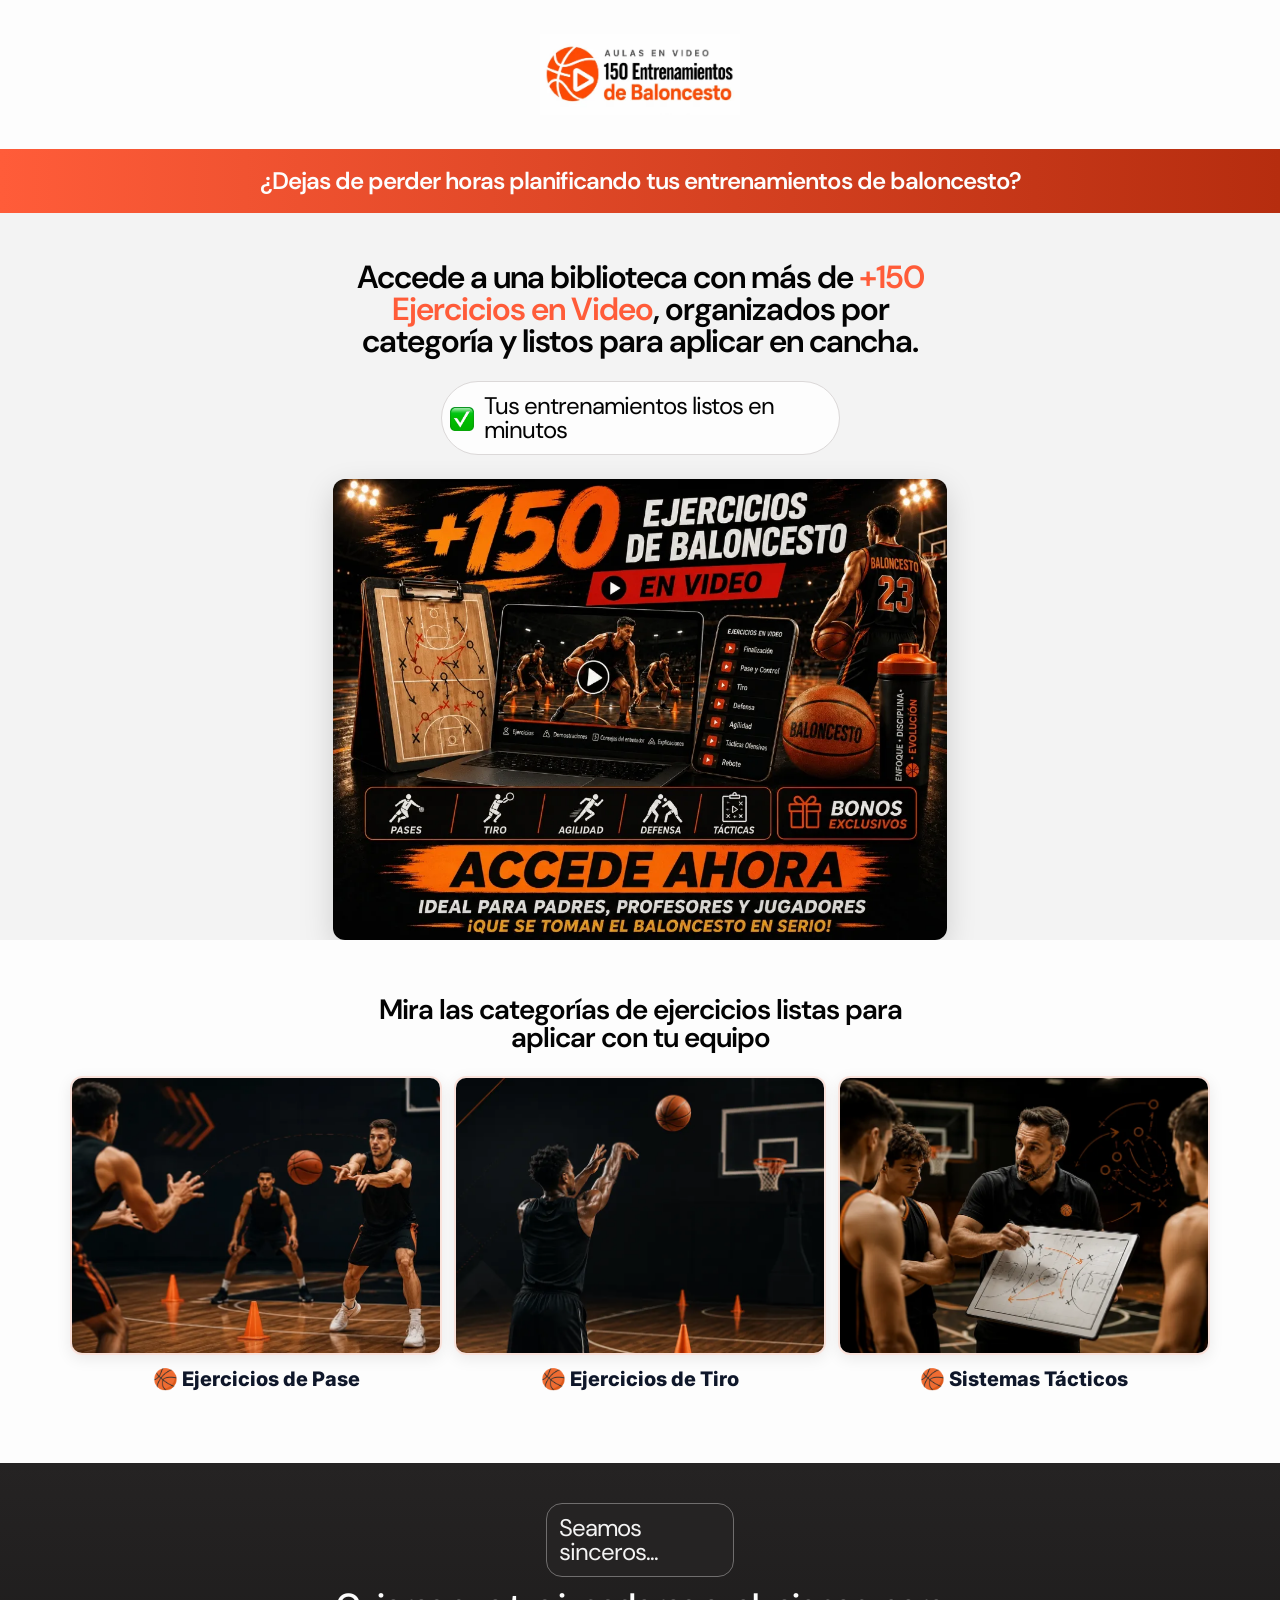
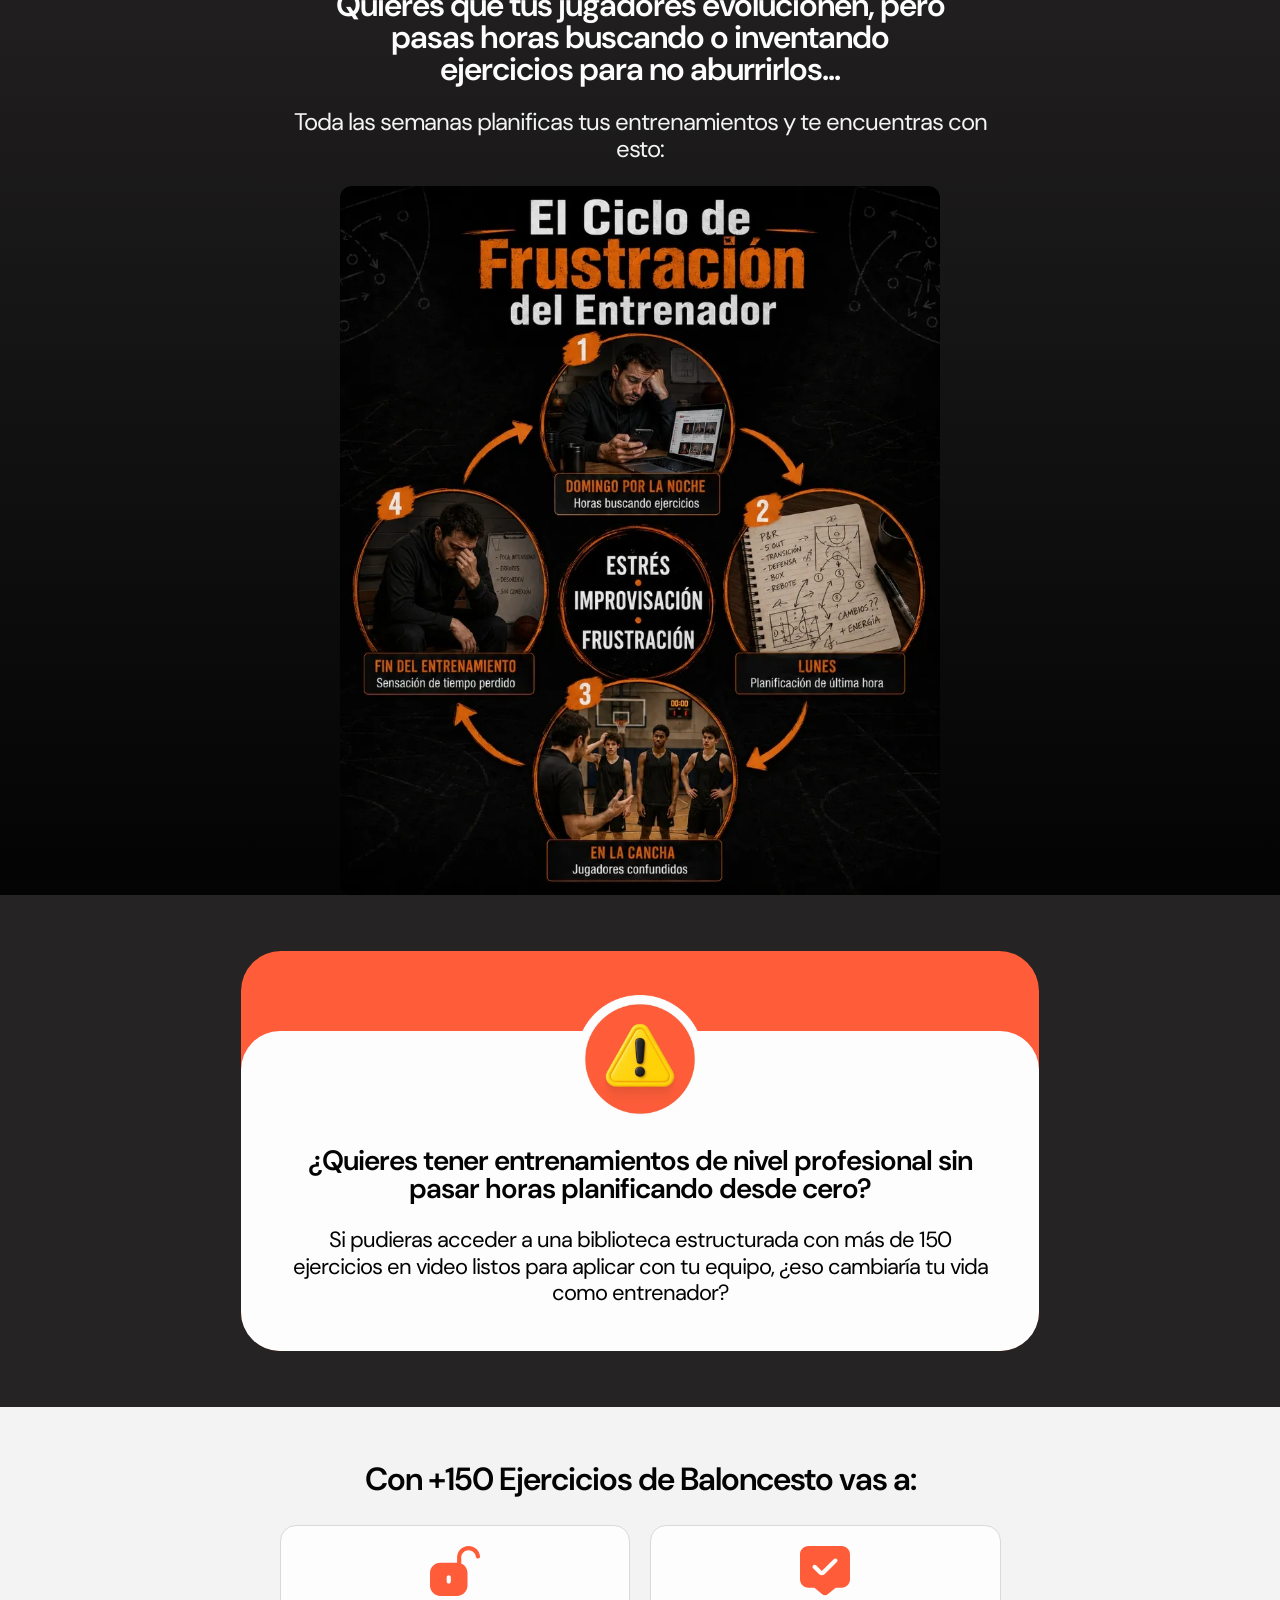
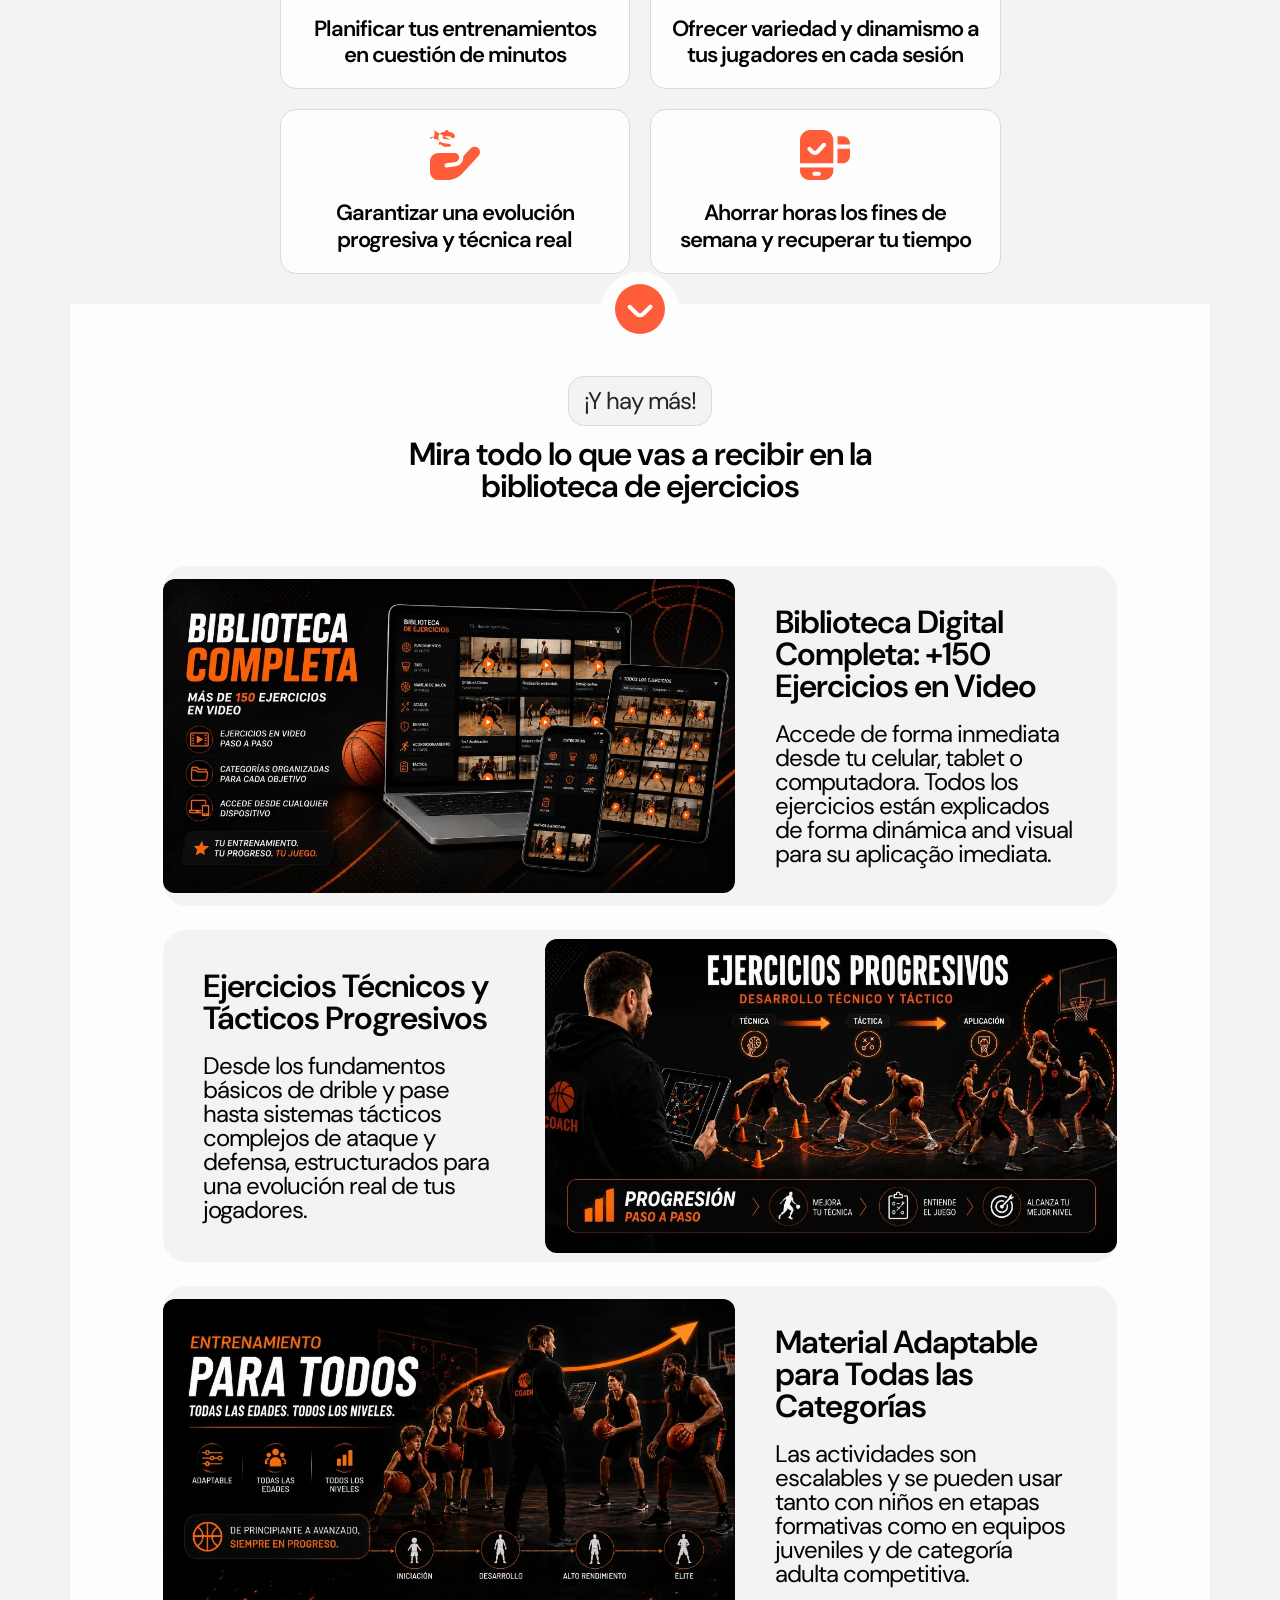
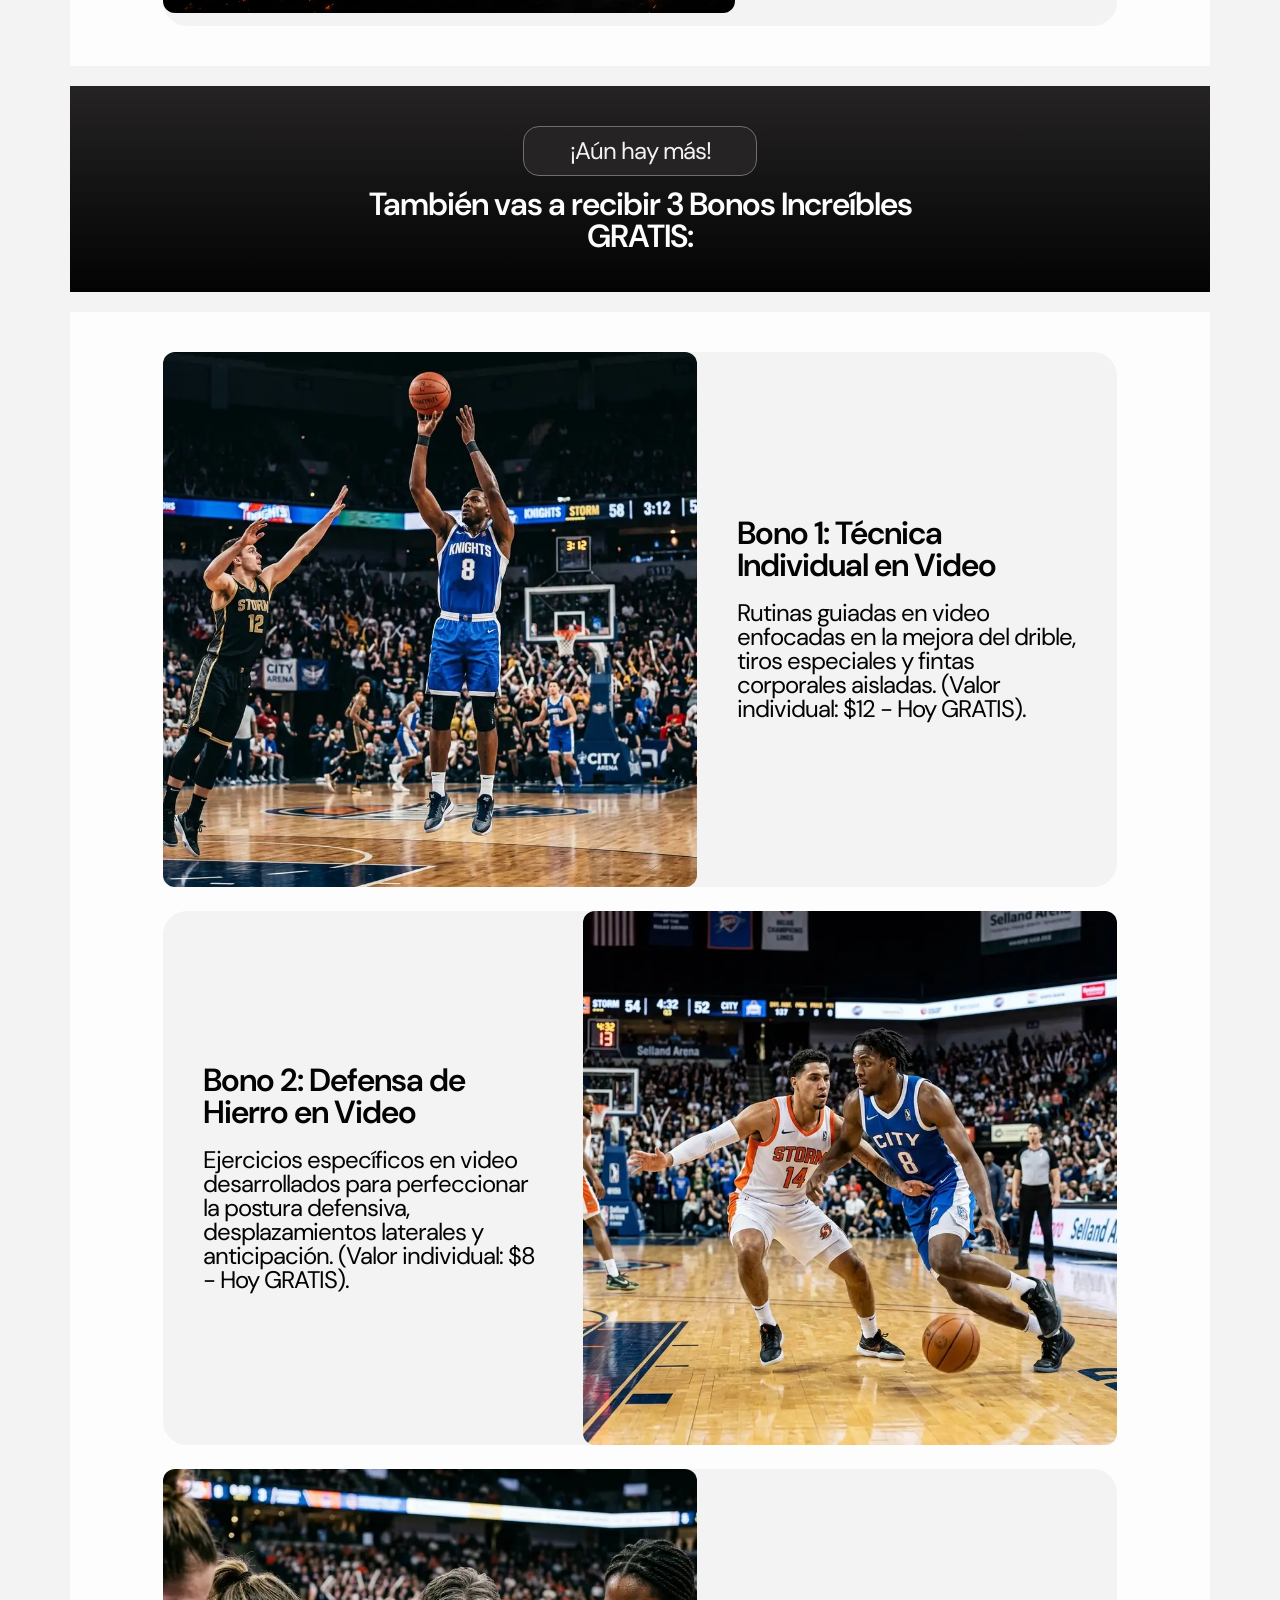
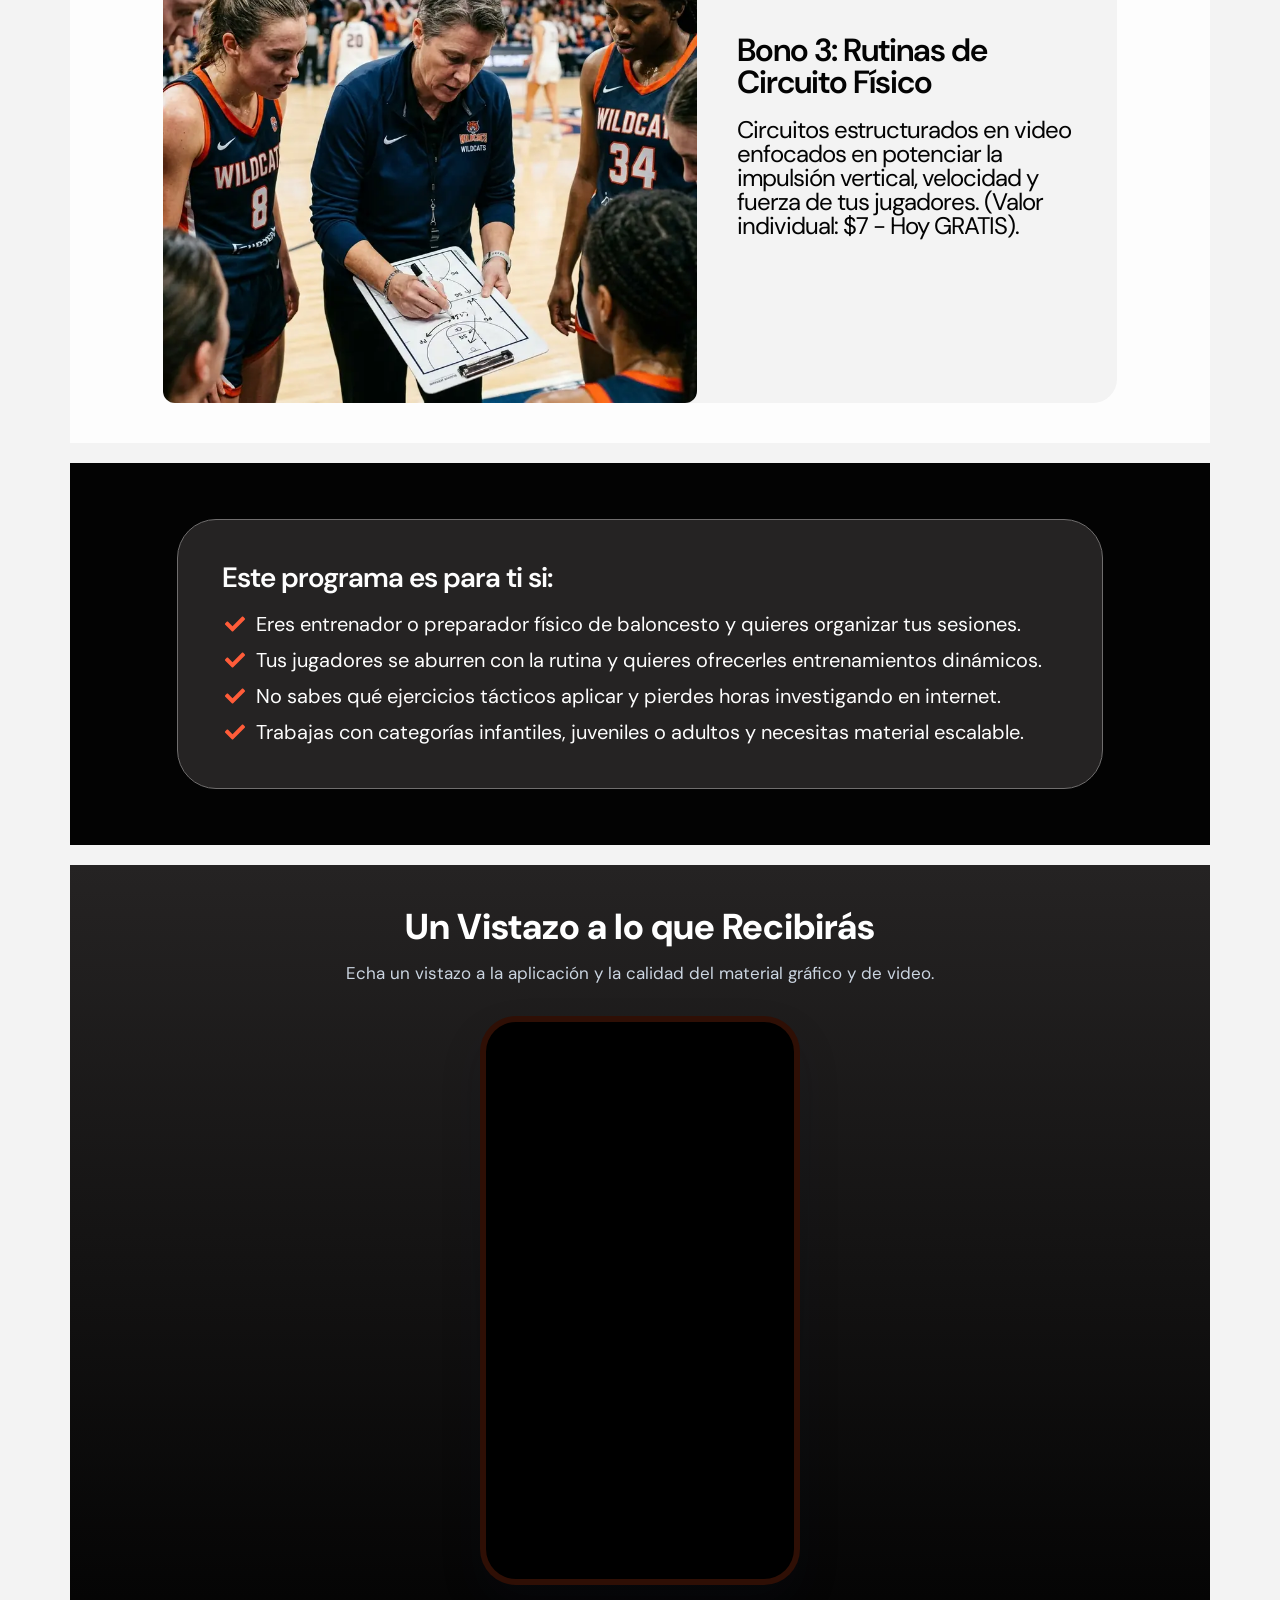
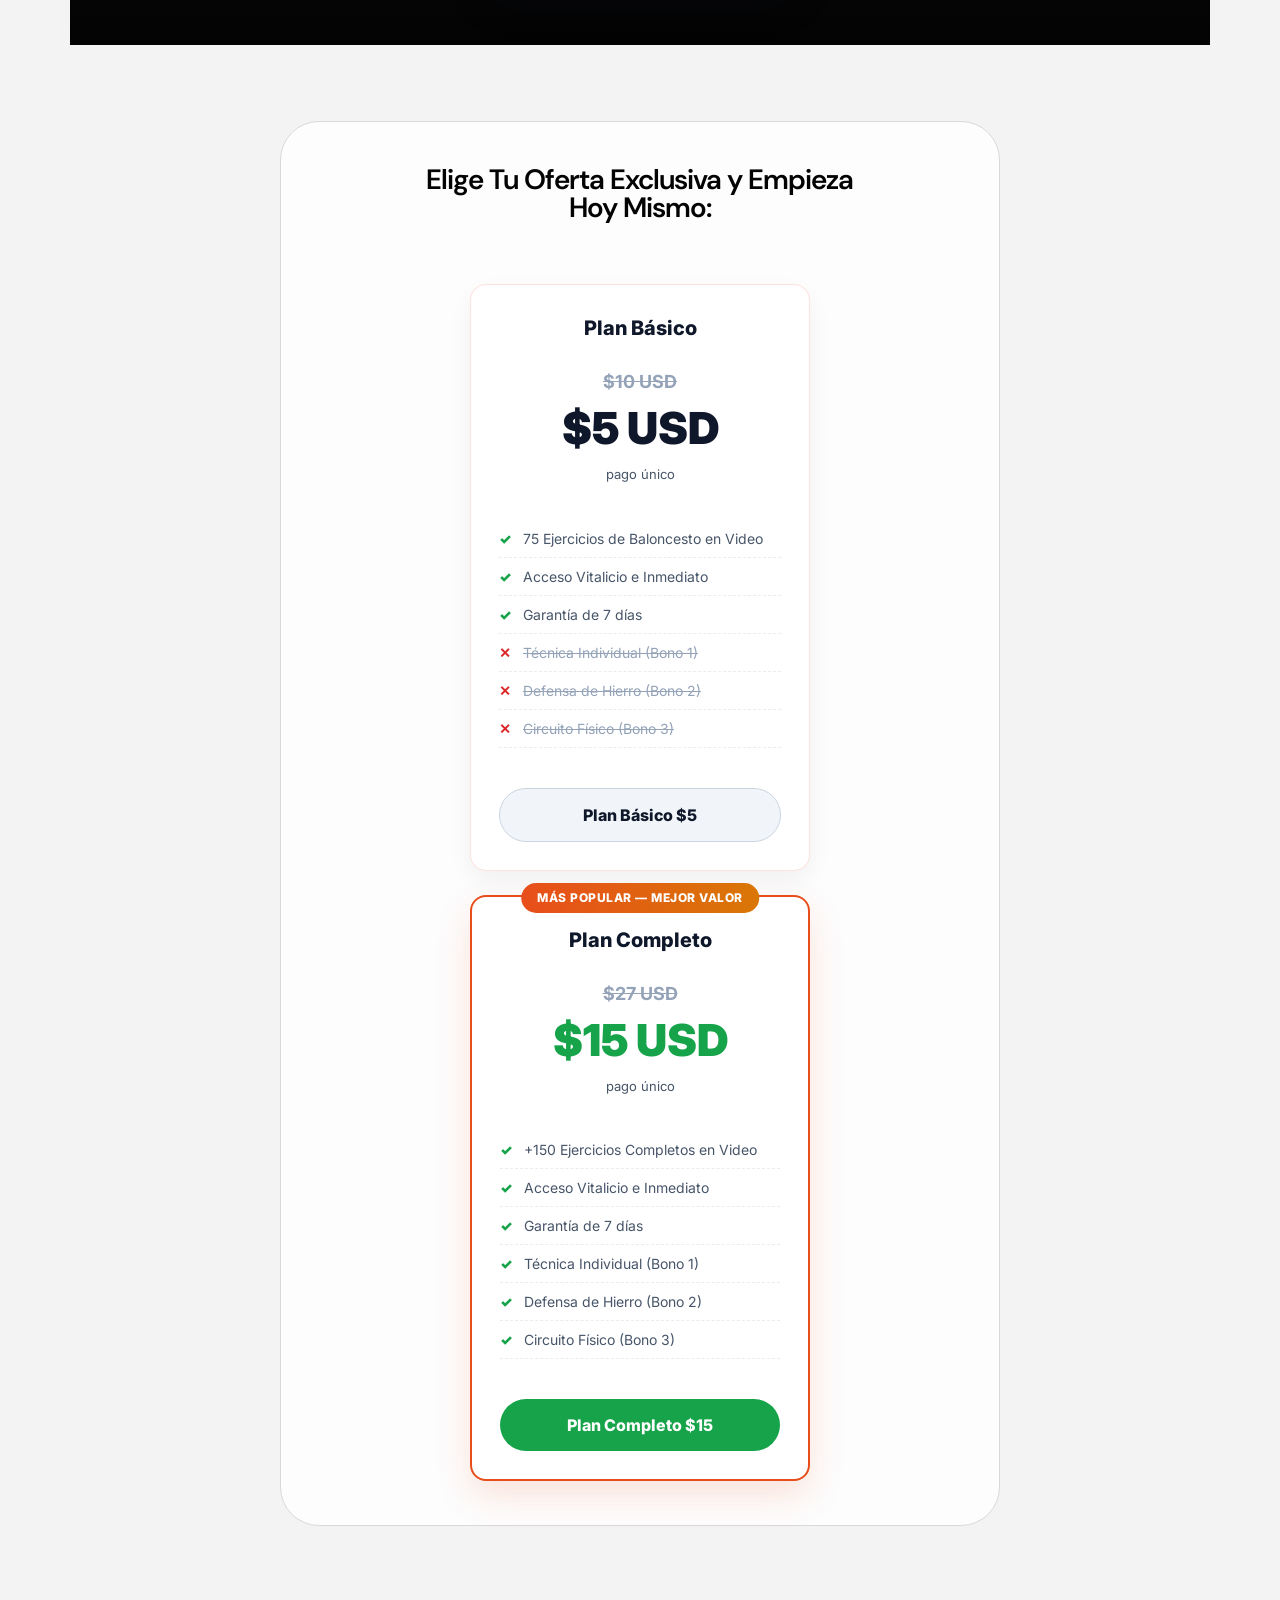
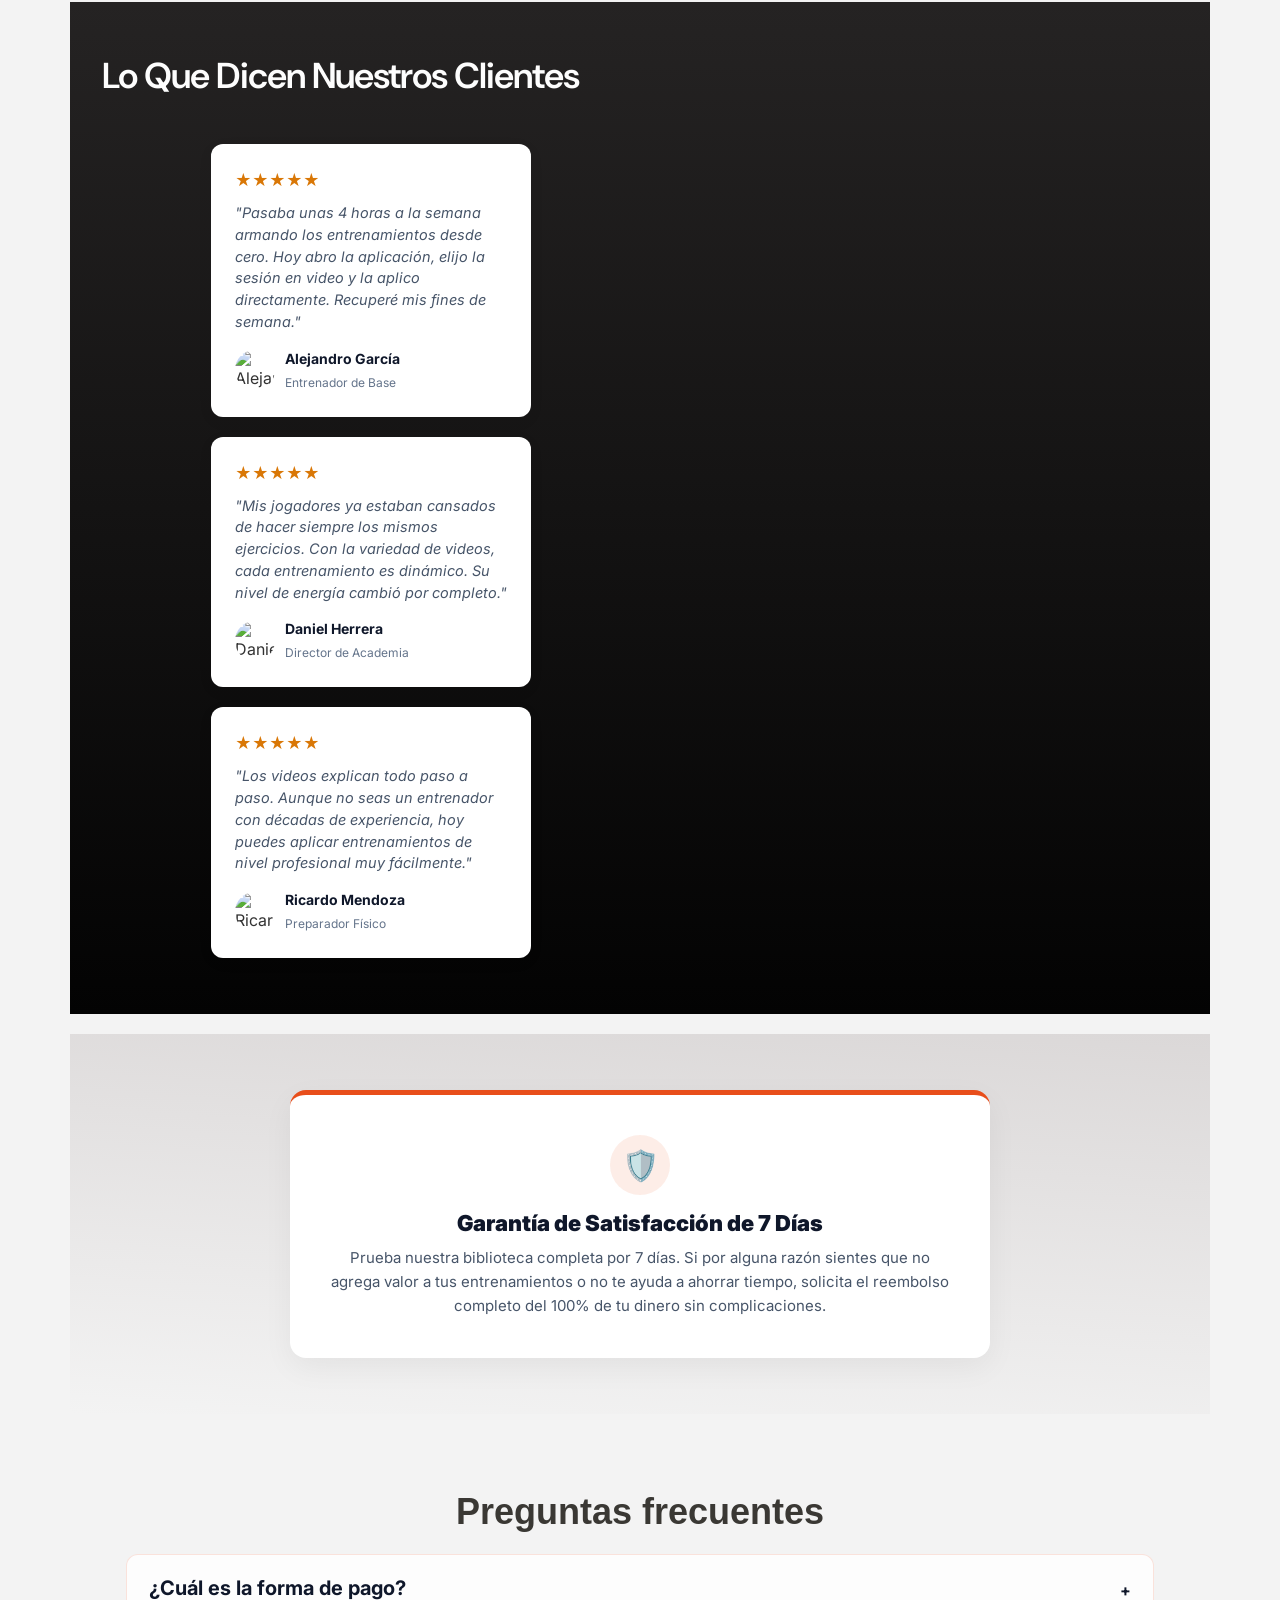
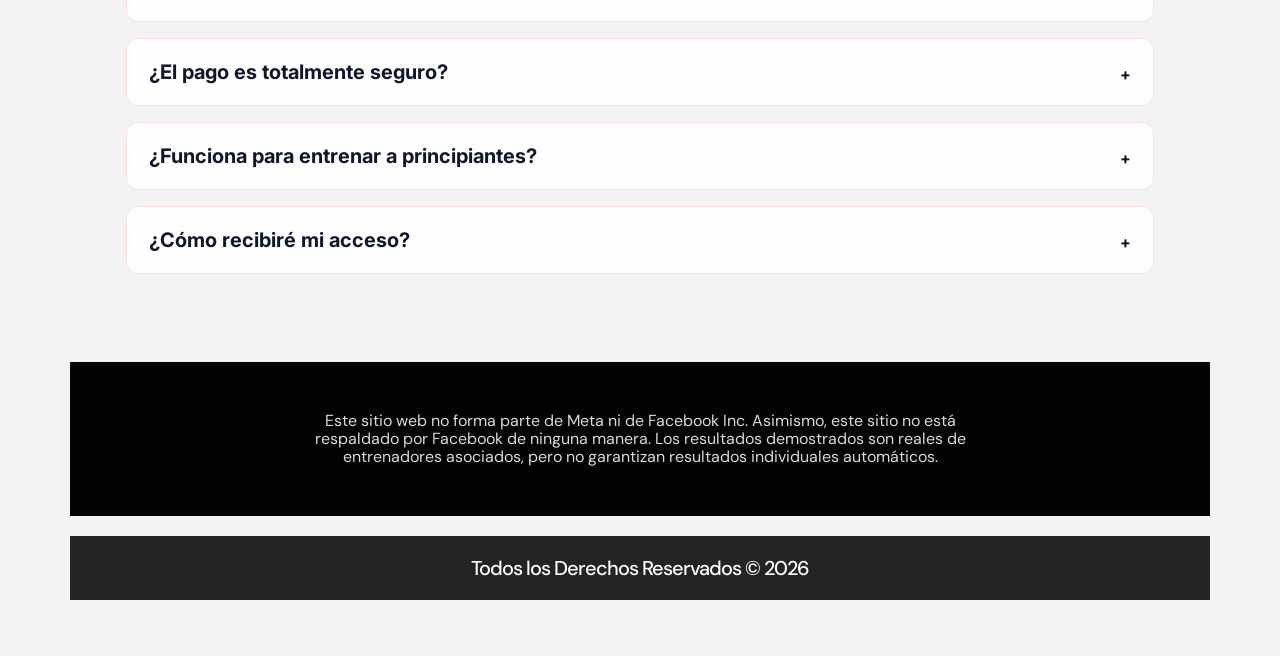
==== commit 48e3e87d: "perf: restore synchronous google fonts loading and add explicit width/height dimensions to logo, cat" ====
--- a/index.html
+++ b/index.html
@@ -14,16 +14,351 @@
     <link rel="preconnect" href="https://meuprimeirolow.com.br" crossorigin />
     <link rel="dns-prefetch" href="https://meuprimeirolow.com.br" />
 
-    <!-- Google Fonts (Non-blocking) -->
+    <!-- Google Fonts (Synchronous to prevent Cumulative Layout Shift) -->
     <link rel="preconnect" href="https://fonts.googleapis.com" />
     <link rel="preconnect" href="https://fonts.gstatic.com" crossorigin />
-    <link rel="stylesheet" href="https://fonts.googleapis.com/css2?family=Roboto:wght@300;400;500;700;900&family=DM+Sans:wght@400;500;700;900&family=Inter:wght@400;500;600;700;900&display=swap" media="print" onload="this.media='all'" />
-    <noscript>
-        <link rel="stylesheet" href="https://fonts.googleapis.com/css2?family=Roboto:wght@300;400;500;700;900&family=DM+Sans:wght@400;500;700;900&family=Inter:wght@400;500;600;700;900&display=swap" />
-    </noscript>
+    <link rel="stylesheet" href="https://fonts.googleapis.com/css2?family=Roboto:wght@300;400;500;700;900&family=DM+Sans:wght@400;500;700;900&family=Inter:wght@400;500;600;700;900&display=swap" />
 
     <!-- Combined stylesheet served locally (Zero external render-blocking style requests) -->
-    <link rel="stylesheet" href="all_styles.css" />
+    <style id="merged-elementor-styles">
+/* SOURCE: https://meuprimeirolow.com.br/wp-content/cache/min/1/wp-content/themes/hello-elementor/assets/css/reset.css?ver=1782505263 */
+html{line-height:1.15;-webkit-text-size-adjust:100%}*,:after,:before{box-sizing:border-box}body{background-color:#fff;color:#333;font-family:-apple-system,BlinkMacSystemFont,Segoe UI,Roboto,Helvetica Neue,Arial,Noto Sans,sans-serif,Apple Color Emoji,Segoe UI Emoji,Segoe UI Symbol,Noto Color Emoji;font-size:1rem;font-weight:400;line-height:1.5;margin:0;-webkit-font-smoothing:antialiased;-moz-osx-font-smoothing:grayscale}h1,h2,h3,h4,h5,h6{color:inherit;font-family:inherit;font-weight:500;line-height:1.2;margin-block-end:1rem;margin-block-start:.5rem}h1{font-size:2.5rem}h2{font-size:2rem}h3{font-size:1.75rem}h4{font-size:1.5rem}h5{font-size:1.25rem}h6{font-size:1rem}p{margin-block-end:.9rem;margin-block-start:0}hr{box-sizing:content-box;height:0;overflow:visible}pre{font-family:monospace,monospace;font-size:1em;white-space:pre-wrap}a{background-color:transparent;color:#c36;text-decoration:none}a:active,a:hover{color:#336}a:not([href]):not([tabindex]),a:not([href]):not([tabindex]):focus,a:not([href]):not([tabindex]):hover{color:inherit;text-decoration:none}a:not([href]):not([tabindex]):focus{outline:0}abbr[title]{border-block-end:none;-webkit-text-decoration:underline dotted;text-decoration:underline dotted}b,strong{font-weight:bolder}code,kbd,samp{font-family:monospace,monospace;font-size:1em}small{font-size:80%}sub,sup{font-size:75%;line-height:0;position:relative;vertical-align:baseline}sub{bottom:-.25em}sup{top:-.5em}img{border-style:none;height:auto;max-width:100%}details{display:block}summary{display:list-item}figcaption{color:#333;font-size:16px;font-style:italic;font-weight:400;line-height:1.4}[hidden],template{display:none}@media print{*,:after,:before{background:transparent!important;box-shadow:none!important;color:#000!important;text-shadow:none!important}a,a:visited{text-decoration:underline}a[href]:after{content:" (" attr(href) ")"}abbr[title]:after{content:" (" attr(title) ")"}a[href^="#"]:after,a[href^="javascript:"]:after{content:""}pre{white-space:pre-wrap!important}blockquote,pre{-moz-column-break-inside:avoid;border:1px solid #ccc;break-inside:avoid}thead{display:table-header-group}img,tr{-moz-column-break-inside:avoid;break-inside:avoid}h2,h3,p{orphans:3;widows:3}h2,h3{-moz-column-break-after:avoid;break-after:avoid}}label{display:inline-block;line-height:1;vertical-align:middle}button,input,optgroup,select,textarea{font-family:inherit;font-size:1rem;line-height:1.5;margin:0}input[type=date],input[type=email],input[type=number],input[type=password],input[type=search],input[type=tel],input[type=text],input[type=url],select,textarea{border:1px solid #666;border-radius:3px;padding:.5rem 1rem;transition:all .3s;width:100%}input[type=date]:focus,input[type=email]:focus,input[type=number]:focus,input[type=password]:focus,input[type=search]:focus,input[type=tel]:focus,input[type=text]:focus,input[type=url]:focus,select:focus,textarea:focus{border-color:#333}button,input{overflow:visible}button,select{text-transform:none}[type=button],[type=reset],[type=submit],button{-webkit-appearance:button;width:auto}[type=button],[type=submit],button{background-color:transparent;border:1px solid #c36;border-radius:3px;color:#c36;display:inline-block;font-size:1rem;font-weight:400;padding:.5rem 1rem;text-align:center;transition:all .3s;-webkit-user-select:none;-moz-user-select:none;user-select:none;white-space:nowrap}[type=button]:focus:not(:focus-visible),[type=submit]:focus:not(:focus-visible),button:focus:not(:focus-visible){outline:none}[type=button]:focus,[type=button]:hover,[type=submit]:focus,[type=submit]:hover,button:focus,button:hover{background-color:#c36;color:#fff;text-decoration:none}[type=button]:not(:disabled),[type=submit]:not(:disabled),button:not(:disabled){cursor:pointer}fieldset{padding:.35em .75em .625em}legend{box-sizing:border-box;color:inherit;display:table;max-width:100%;padding:0;white-space:normal}progress{vertical-align:baseline}textarea{overflow:auto;resize:vertical}[type=checkbox],[type=radio]{box-sizing:border-box;padding:0}[type=number]::-webkit-inner-spin-button,[type=number]::-webkit-outer-spin-button{height:auto}[type=search]{-webkit-appearance:textfield;outline-offset:-2px}[type=search]::-webkit-search-decoration{-webkit-appearance:none}::-webkit-file-upload-button{-webkit-appearance:button;font:inherit}select{display:block}table{background-color:transparent;border-collapse:collapse;border-spacing:0;font-size:.9em;margin-block-end:15px;width:100%}table td,table th{border:1px solid hsla(0,0%,50%,.502);line-height:1.5;padding:15px;vertical-align:top}table th{font-weight:700}table tfoot th,table thead th{font-size:1em}table caption+thead tr:first-child td,table caption+thead tr:first-child th,table colgroup+thead tr:first-child td,table colgroup+thead tr:first-child th,table thead:first-child tr:first-child td,table thead:first-child tr:first-child th{border-block-start:1px solid hsla(0,0%,50%,.502)}table tbody>tr:nth-child(odd)>td,table tbody>tr:nth-child(odd)>th{background-color:hsla(0,0%,50%,.071)}table tbody tr:hover>td,table tbody tr:hover>th{background-color:hsla(0,0%,50%,.102)}table tbody+tbody{border-block-start:2px solid hsla(0,0%,50%,.502)}@media(max-width:767px){table table{font-size:.8em}table table td,table table th{line-height:1.3;padding:7px}table table th{font-weight:400}}dd,dl,dt,li,ol,ul{background:transparent;border:0;font-size:100%;margin-block-end:0;margin-block-start:0;outline:0;vertical-align:baseline}
+
+/* SOURCE: https://meuprimeirolow.com.br/wp-content/cache/min/1/wp-content/themes/hello-elementor/assets/css/theme.css?ver=1782505263 */
+.comments-area a,.page-content a{text-decoration:underline}.alignright{float:right;margin-left:1rem}.alignleft{float:left;margin-right:1rem}.aligncenter{clear:both;display:block;margin-inline:auto}.alignwide{margin-inline:-80px}.alignfull{margin-inline:calc(50% - 50vw);max-width:100vw}.alignfull,.alignfull img{width:100vw}.wp-caption{margin-block-end:1.25rem;max-width:100%}.wp-caption.alignleft{margin:5px 20px 20px 0}.wp-caption.alignright{margin:5px 0 20px 20px}.wp-caption img{display:block;margin-inline:auto}.wp-caption-text{margin:0}.gallery-caption{display:block;font-size:.8125rem;line-height:1.5;margin:0;padding:.75rem}.pagination{display:flex;justify-content:space-between;margin:20px auto}.sticky{display:block;position:relative}.bypostauthor{font-size:inherit}.hide{display:none!important}.post-password-form{margin:50px auto;max-width:500px}.post-password-form p{align-items:flex-end;display:flex;width:100%}.post-password-form [type=submit]{margin-inline-start:3px}.screen-reader-text{clip:rect(1px,1px,1px,1px);height:1px;overflow:hidden;position:absolute!important;width:1px;word-wrap:normal!important}.screen-reader-text:focus{background-color:#eee;clip:auto!important;clip-path:none;color:#333;display:block;font-size:1rem;height:auto;left:5px;line-height:normal;padding:12px 24px;text-decoration:none;top:5px;width:auto;z-index:100000}.post .entry-title a{text-decoration:none}.post .wp-post-image{max-height:500px;-o-object-fit:cover;object-fit:cover;width:100%}@media(max-width:991px){.post .wp-post-image{max-height:400px}}@media(max-width:575px){.post .wp-post-image{max-height:300px}}#comments .comment-list{font-size:.9em;list-style:none;margin:0;padding:0}#comments .comment,#comments .pingback{position:relative}#comments .comment .comment-body,#comments .pingback .comment-body{border-block-end:1px solid #ccc;display:flex;flex-direction:column;padding-block-end:30px;padding-block-start:30px;padding-inline-end:0;padding-inline-start:60px}#comments .comment .avatar,#comments .pingback .avatar{border-radius:50%;left:0;margin-inline-end:10px;position:absolute}body.rtl #comments .comment .avatar,body.rtl #comments .pingback .avatar,html[dir=rtl] #comments .comment .avatar,html[dir=rtl] #comments .pingback .avatar{left:auto;right:0}#comments .comment-meta{display:flex;justify-content:space-between;margin-block-end:.9rem}#comments .comment-metadata,#comments .reply{font-size:11px;line-height:1}#comments .children{list-style:none;margin:0;padding-inline-start:30px;position:relative}#comments .children li:last-child{padding-block-end:0}#comments ol.comment-list .children:before{content:"↪";display:inline-block;font-size:1em;font-weight:400;left:0;line-height:100%;position:absolute;top:45px;width:auto}body.rtl #comments ol.comment-list .children:before,html[dir=rtl] #comments ol.comment-list .children:before{content:"↩";left:auto;right:0}@media(min-width:768px){#comments .comment-author,#comments .comment-metadata{line-height:1}}@media(max-width:767px){#comments .comment .comment-body{padding:30px 0}#comments .children{padding-inline-start:20px}#comments .comment .avatar{float:left;position:inherit}body.rtl #comments .comment .avatar,html[dir=rtl] #comments .comment .avatar{float:right}}.page-header .entry-title,.site-footer .footer-inner,.site-footer:not(.dynamic-footer),.site-header .header-inner,.site-header:not(.dynamic-header),body:not([class*=elementor-page-]) .site-main{margin-inline-end:auto;margin-inline-start:auto;width:100%}@media(max-width:575px){.page-header .entry-title,.site-footer .footer-inner,.site-footer:not(.dynamic-footer),.site-header .header-inner,.site-header:not(.dynamic-header),body:not([class*=elementor-page-]) .site-main{padding-inline-end:10px;padding-inline-start:10px}}@media(min-width:576px){.page-header .entry-title,.site-footer .footer-inner,.site-footer:not(.dynamic-footer),.site-header .header-inner,.site-header:not(.dynamic-header),body:not([class*=elementor-page-]) .site-main{max-width:500px}.site-footer.footer-full-width .footer-inner,.site-header.header-full-width .header-inner{max-width:100%}}@media(min-width:768px){.page-header .entry-title,.site-footer .footer-inner,.site-footer:not(.dynamic-footer),.site-header .header-inner,.site-header:not(.dynamic-header),body:not([class*=elementor-page-]) .site-main{max-width:600px}.site-footer.footer-full-width,.site-header.header-full-width{max-width:100%}}@media(min-width:992px){.page-header .entry-title,.site-footer .footer-inner,.site-footer:not(.dynamic-footer),.site-header .header-inner,.site-header:not(.dynamic-header),body:not([class*=elementor-page-]) .site-main{max-width:800px}.site-footer.footer-full-width,.site-header.header-full-width{max-width:100%}}@media(min-width:1200px){.page-header .entry-title,.site-footer .footer-inner,.site-footer:not(.dynamic-footer),.site-header .header-inner,.site-header:not(.dynamic-header),body:not([class*=elementor-page-]) .site-main{max-width:1140px}.site-footer.footer-full-width,.site-header.header-full-width{max-width:100%}}.site-header+.elementor{min-height:calc(100vh - 320px)}
+
+/* SOURCE: https://meuprimeirolow.com.br/wp-content/cache/min/1/wp-content/themes/hello-elementor/assets/css/header-footer.css?ver=1782505263 */
+.site-header{display:flex;flex-wrap:wrap;justify-content:space-between;padding-block-end:1rem;padding-block-start:1rem;position:relative}.site-header .site-title{font-size:2.5rem;font-weight:500;line-height:1.2}.site-header .site-branding{display:flex;flex-direction:column;gap:.5rem;justify-content:center}.site-header .header-inner{display:flex;flex-wrap:wrap;justify-content:space-between}.site-header .header-inner .custom-logo-link{display:block}.site-header .header-inner .site-branding .site-description,.site-header .header-inner .site-branding .site-title{margin:0}.site-header .header-inner .site-branding .site-logo img{display:block}.site-header .header-inner .site-branding.show-logo .site-title,.site-header .header-inner .site-branding.show-title .site-logo{display:none!important}.site-header.header-inverted .header-inner{flex-direction:row-reverse}.site-header.header-inverted .header-inner .site-branding{text-align:end}.site-header.header-stacked .header-inner{align-items:center;flex-direction:column;text-align:center}.site-footer{padding-block-end:1rem;padding-block-start:1rem;position:relative}.site-footer .site-title{font-size:1.5rem;font-weight:500;line-height:1.2}.site-footer .site-branding{display:flex;flex-direction:column;gap:.5rem;justify-content:center}.site-footer .footer-inner{display:flex;flex-wrap:wrap;justify-content:space-between}.site-footer .footer-inner .custom-logo-link{display:block}.site-footer .footer-inner .site-branding .site-description,.site-footer .footer-inner .site-branding .site-title{margin:0}.site-footer .footer-inner .site-branding .site-logo img{display:block}.site-footer .footer-inner .site-branding.show-logo .site-title,.site-footer .footer-inner .site-branding.show-title .site-logo{display:none!important}.site-footer .footer-inner .copyright{align-items:center;display:flex;justify-content:flex-end}.site-footer .footer-inner .copyright p{margin:0}.site-footer.footer-inverted .footer-inner{flex-direction:row-reverse}.site-footer.footer-inverted .footer-inner .site-branding{text-align:end}.site-footer.footer-stacked .footer-inner{align-items:center;flex-direction:column;text-align:center}.site-footer.footer-stacked .footer-inner .site-branding .site-title{text-align:center}.site-footer.footer-stacked .footer-inner .site-navigation .menu{padding:0}@media(max-width:576px){.site-footer:not(.footer-stacked) .footer-inner .copyright,.site-footer:not(.footer-stacked) .footer-inner .site-branding,.site-footer:not(.footer-stacked) .footer-inner .site-navigation{display:block;max-width:none;text-align:center;width:100%}.site-footer .footer-inner .site-navigation ul.menu{justify-content:center}.site-footer .footer-inner .site-navigation ul.menu li{display:inline-block}}.site-header.header-stacked .site-navigation-toggle-holder{justify-content:center;max-width:100%}.site-header.menu-layout-dropdown .site-navigation{display:none}.site-navigation-toggle-holder{align-items:center;display:flex;padding:8px 15px}.site-navigation-toggle-holder .site-navigation-toggle{align-items:center;background-color:rgba(0,0,0,.05);border:0 solid;border-radius:3px;color:#494c4f;cursor:pointer;display:flex;justify-content:center;padding:.5rem}.site-navigation-toggle-holder .site-navigation-toggle-icon{display:block;width:1.25rem}.site-navigation-toggle-holder .site-navigation-toggle-icon:after,.site-navigation-toggle-holder .site-navigation-toggle-icon:before{background-color:currentColor;border-radius:3px;content:"";display:block;height:3px;transition:all .2s ease-in-out}.site-navigation-toggle-holder .site-navigation-toggle-icon:before{box-shadow:0 .35rem 0 currentColor;margin-block-end:.5rem}.site-navigation-toggle-holder .site-navigation-toggle[aria-expanded=true] .site-navigation-toggle-icon:before{box-shadow:none;transform:translateY(.35rem) rotate(45deg)}.site-navigation-toggle-holder .site-navigation-toggle[aria-expanded=true] .site-navigation-toggle-icon:after{transform:translateY(-.35rem) rotate(-45deg)}.site-navigation{align-items:center;display:flex}.site-navigation ul.menu,.site-navigation ul.menu ul{list-style-type:none;padding:0}.site-navigation ul.menu{display:flex;flex-wrap:wrap}.site-navigation ul.menu li{display:flex;position:relative}.site-navigation ul.menu li a{display:block;padding:8px 15px}.site-navigation ul.menu li.menu-item-has-children{padding-inline-end:15px}.site-navigation ul.menu li.menu-item-has-children:after{align-items:center;color:#666;content:"▾";display:flex;font-size:1.5em;justify-content:center;text-decoration:none}.site-navigation ul.menu li.menu-item-has-children:focus-within>ul{display:block}.site-navigation ul.menu li ul{background:#fff;display:none;left:0;min-width:150px;position:absolute;top:100%;z-index:2}.site-navigation ul.menu li ul li{border-block-end:1px solid #eee}.site-navigation ul.menu li ul li:last-child{border-block-end:none}.site-navigation ul.menu li ul li.menu-item-has-children a{flex-grow:1}.site-navigation ul.menu li ul li.menu-item-has-children:after{transform:translateY(-50%) rotate(-90deg)}.site-navigation ul.menu li ul ul{left:100%;top:0}.site-navigation ul.menu li:hover>ul{display:block}footer .site-navigation ul.menu li ul{bottom:100%;top:auto}footer .site-navigation ul.menu li ul ul{bottom:0}footer .site-navigation ul.menu a{padding:5px 15px}.site-navigation-dropdown{bottom:0;left:0;margin-block-start:10px;position:absolute;transform-origin:top;transition:max-height .3s,transform .3s;width:100%;z-index:10000}.site-navigation-toggle-holder:not(.elementor-active)+.site-navigation-dropdown{max-height:0;transform:scaleY(0)}.site-navigation-toggle-holder.elementor-active+.site-navigation-dropdown{max-height:100vh;transform:scaleY(1)}.site-navigation-dropdown ul{padding:0}.site-navigation-dropdown ul.menu{background:#fff;margin:0;padding:0;position:absolute;width:100%}.site-navigation-dropdown ul.menu li{display:block;position:relative;width:100%}.site-navigation-dropdown ul.menu li a{background:#fff;box-shadow:inset 0 -1px 0 rgba(0,0,0,.102);color:#55595c;display:block;padding:20px}.site-navigation-dropdown ul.menu li.current-menu-item a{background:#55595c;color:#fff}.site-navigation-dropdown ul.menu>li li{max-height:0;transform:scaleY(0);transform-origin:top;transition:max-height .3s,transform .3s}.site-navigation-dropdown ul.menu li.elementor-active>ul>li{max-height:100vh;transform:scaleY(1)}@media(max-width:576px){.site-header.menu-dropdown-mobile:not(.menu-layout-dropdown) .site-navigation{display:none!important}}@media(min-width:768px){.site-header.menu-dropdown-mobile:not(.menu-layout-dropdown) .site-navigation-toggle-holder{display:none!important}}@media(min-width:576px)and (max-width:767px){.site-header.menu-dropdown-mobile:not(.menu-layout-dropdown) .site-navigation{display:none!important}}@media(min-width:992px){.site-header.menu-dropdown-tablet:not(.menu-layout-dropdown) .site-navigation-toggle-holder{display:none!important}}@media(max-width:992px){.site-header.menu-dropdown-tablet:not(.menu-layout-dropdown) .site-navigation{display:none!important}}.site-header.menu-dropdown-none:not(.menu-layout-dropdown) .site-navigation-toggle-holder{display:none!important}
+
+/* SOURCE: https://meuprimeirolow.com.br/wp-content/plugins/elementor/assets/css/frontend.min.css?ver=4.1.4 */
+:root{--direction-multiplier:1}body.rtl,html[dir=rtl]{--direction-multiplier:-1}.elementor-hidden{display:none}.elementor-visibility-hidden{visibility:hidden}.elementor-screen-only,.screen-reader-text,.screen-reader-text span,.ui-helper-hidden-accessible{height:1px;margin:-1px;overflow:hidden;padding:0;position:absolute;top:-10000em;width:1px;clip:rect(0,0,0,0);border:0}.elementor-clearfix:after{clear:both;content:"";display:block;height:0;width:0}.e-logo-wrapper{display:inline-block;line-height:1}.e-logo-wrapper i{color:var(--e-a-color-circle-logo);font-size:2.5em}.elementor *,.elementor :after,.elementor :before{box-sizing:border-box}.elementor a{box-shadow:none;text-decoration:none}.elementor hr{background-color:transparent;margin:0}.elementor img{border:none;border-radius:0;box-shadow:none;height:auto;max-width:100%}.elementor .elementor-widget:not(.elementor-widget-text-editor):not(.elementor-widget-theme-post-content) figure{margin:0}.elementor embed,.elementor iframe,.elementor object,.elementor video{border:none;line-height:1;margin:0;max-width:100%;width:100%}.elementor .elementor-background,.elementor .elementor-background-holder,.elementor .elementor-background-video-container{direction:ltr;inset:0;overflow:hidden;position:absolute;z-index:0}.elementor .elementor-background-video-container{pointer-events:none;transition:opacity 1s}.elementor .elementor-background-video-container.elementor-loading{opacity:0}.elementor .elementor-background-video,.elementor .elementor-background-video-embed{max-width:none}.elementor .elementor-background-video,.elementor .elementor-background-video-embed,.elementor .elementor-background-video-hosted{inset-block-start:50%;inset-inline-start:50%;position:absolute;transform:translate(-50%,-50%)}.elementor .elementor-background-video-hosted{-o-object-fit:cover;object-fit:cover}.elementor .elementor-background-overlay{inset:0;position:absolute}.elementor .elementor-background-slideshow{inset:0;position:absolute;z-index:0}.elementor .elementor-background-slideshow__slide__image{background-position:50%;background-size:cover;height:100%;width:100%}.e-con-inner>.elementor-element.elementor-absolute,.e-con>.elementor-element.elementor-absolute,.elementor-widget-wrap>.elementor-element.elementor-absolute{position:absolute}.e-con-inner>.elementor-element.elementor-fixed,.e-con>.elementor-element.elementor-fixed,.elementor-widget-wrap>.elementor-element.elementor-fixed{position:fixed}.elementor-widget-wrap .elementor-element.elementor-widget__width-auto,.elementor-widget-wrap .elementor-element.elementor-widget__width-initial{max-width:100%}@media (max-width:1024px){.elementor-widget-wrap .elementor-element.elementor-widget-tablet__width-auto,.elementor-widget-wrap .elementor-element.elementor-widget-tablet__width-initial{max-width:100%}}@media (max-width:767px){.elementor-widget-wrap .elementor-element.elementor-widget-mobile__width-auto,.elementor-widget-wrap .elementor-element.elementor-widget-mobile__width-initial{max-width:100%}}.elementor-element.elementor-absolute,.elementor-element.elementor-fixed{z-index:1}.elementor-element{--flex-direction:initial;--flex-wrap:initial;--justify-content:initial;--align-items:initial;--align-content:initial;--gap:initial;--flex-basis:initial;--flex-grow:initial;--flex-shrink:initial;--order:initial;--align-self:initial;align-self:var(--align-self);flex-basis:var(--flex-basis);flex-grow:var(--flex-grow);flex-shrink:var(--flex-shrink);order:var(--order)}.elementor-element:where(.e-con-full,.elementor-widget){align-content:var(--align-content);align-items:var(--align-items);flex-direction:var(--flex-direction);flex-wrap:var(--flex-wrap);gap:var(--row-gap) var(--column-gap);justify-content:var(--justify-content)}.elementor-invisible{visibility:hidden}.elementor-custom-embed-play{inset-block-start:50%;inset-inline-start:50%;position:absolute;transform:translate(calc(-50% * var(--direction-multiplier)),-50%)}.elementor-custom-embed-play i{color:#fff;font-size:100px;text-shadow:1px 0 6px rgba(0,0,0,.3)}.elementor-custom-embed-play svg{fill:#fff;filter:drop-shadow(1px 0 6px rgba(0,0,0,.3));height:100px;width:100px}.elementor-custom-embed-play i,.elementor-custom-embed-play svg{opacity:.8;transition:all .5s}.elementor-custom-embed-play.elementor-playing i{font-family:eicons}.elementor-custom-embed-play.elementor-playing i:before{content:"\e8fb"}.elementor-custom-embed-play.elementor-playing i,.elementor-custom-embed-play.elementor-playing svg{animation:eicon-spin 2s linear infinite}.elementor-tag{display:inline-flex}.elementor-ken-burns{transition-duration:10s;transition-property:transform;transition-timing-function:linear}.elementor-ken-burns--out{transform:scale(1.3)}.elementor-ken-burns--active{transition-duration:20s}.elementor-ken-burns--active.elementor-ken-burns--out{transform:scale(1)}.elementor-ken-burns--active.elementor-ken-burns--in{transform:scale(1.3)}.elementor-align-center{text-align:center}.elementor-align-right{text-align:right}.elementor-align-left{text-align:left}.elementor-align-center .elementor-button,.elementor-align-left .elementor-button,.elementor-align-right .elementor-button{width:auto}.elementor-align-justify .elementor-button{width:100%}@media (min-width:-1){.elementor-widescreen-align-center{text-align:center}.elementor-widescreen-align-right{text-align:right}.elementor-widescreen-align-left{text-align:left}.elementor-widescreen-align-center .elementor-button,.elementor-widescreen-align-left .elementor-button,.elementor-widescreen-align-right .elementor-button{width:auto}.elementor-widescreen-align-justify .elementor-button{width:100%}}@media (max-width:-1){.elementor-laptop-align-center{text-align:center}.elementor-laptop-align-right{text-align:right}.elementor-laptop-align-left{text-align:left}.elementor-laptop-align-center .elementor-button,.elementor-laptop-align-left .elementor-button,.elementor-laptop-align-right .elementor-button{width:auto}.elementor-laptop-align-justify .elementor-button{width:100%}.elementor-tablet_extra-align-center{text-align:center}.elementor-tablet_extra-align-right{text-align:right}.elementor-tablet_extra-align-left{text-align:left}.elementor-tablet_extra-align-center .elementor-button,.elementor-tablet_extra-align-left .elementor-button,.elementor-tablet_extra-align-right .elementor-button{width:auto}.elementor-tablet_extra-align-justify .elementor-button{width:100%}}@media (max-width:1024px){.elementor-tablet-align-center{text-align:center}.elementor-tablet-align-right{text-align:right}.elementor-tablet-align-left{text-align:left}.elementor-tablet-align-center .elementor-button,.elementor-tablet-align-left .elementor-button,.elementor-tablet-align-right .elementor-button{width:auto}.elementor-tablet-align-justify .elementor-button{width:100%}}@media (max-width:-1){.elementor-mobile_extra-align-center{text-align:center}.elementor-mobile_extra-align-right{text-align:right}.elementor-mobile_extra-align-left{text-align:left}.elementor-mobile_extra-align-center .elementor-button,.elementor-mobile_extra-align-left .elementor-button,.elementor-mobile_extra-align-right .elementor-button{width:auto}.elementor-mobile_extra-align-justify .elementor-button{width:100%}}@media (max-width:767px){.elementor-mobile-align-center{text-align:center}.elementor-mobile-align-right{text-align:right}.elementor-mobile-align-left{text-align:left}.elementor-mobile-align-center .elementor-button,.elementor-mobile-align-left .elementor-button,.elementor-mobile-align-right .elementor-button{width:auto}.elementor-mobile-align-justify .elementor-button{width:100%}}:root{--page-title-display:block}.elementor-page-title,h1.entry-title{display:var(--page-title-display)}@keyframes eicon-spin{0%{transform:rotate(0deg)}to{transform:rotate(359deg)}}.eicon-animation-spin{animation:eicon-spin 2s linear infinite}.elementor-section{position:relative}.elementor-section .elementor-container{display:flex;margin-inline:auto;position:relative}@media (max-width:1024px){.elementor-section .elementor-container{flex-wrap:wrap}}.elementor-section.elementor-section-boxed>.elementor-container{max-width:1140px}.elementor-section.elementor-section-stretched{position:relative;width:100%}.elementor-section.elementor-section-items-top>.elementor-container{align-items:flex-start}.elementor-section.elementor-section-items-middle>.elementor-container{align-items:center}.elementor-section.elementor-section-items-bottom>.elementor-container{align-items:flex-end}@media (min-width:768px){.elementor-section.elementor-section-height-full{height:100vh}.elementor-section.elementor-section-height-full>.elementor-container{height:100%}}.elementor-bc-flex-widget .elementor-section-content-top>.elementor-container>.elementor-column>.elementor-widget-wrap{align-items:flex-start}.elementor-bc-flex-widget .elementor-section-content-middle>.elementor-container>.elementor-column>.elementor-widget-wrap{align-items:center}.elementor-bc-flex-widget .elementor-section-content-bottom>.elementor-container>.elementor-column>.elementor-widget-wrap{align-items:flex-end}.elementor-widget-wrap{align-content:flex-start;flex-wrap:wrap;position:relative;width:100%}.elementor:not(.elementor-bc-flex-widget) .elementor-widget-wrap{display:flex}.elementor-widget-wrap>.elementor-element{width:100%}.elementor-widget-wrap.e-swiper-container{width:calc(100% - (var(--e-column-margin-left, 0px) + var(--e-column-margin-right, 0px)))}.elementor-widget{position:relative}.elementor-widget:not(:last-child){margin-block-end:var(--kit-widget-spacing,20px)}.elementor-widget:not(:last-child).elementor-absolute,.elementor-widget:not(:last-child).elementor-widget__width-auto,.elementor-widget:not(:last-child).elementor-widget__width-initial{margin-block-end:0}.elementor-column{display:flex;min-height:1px;position:relative}.elementor-column-gap-narrow>.elementor-column>.elementor-element-populated{padding:5px}.elementor-column-gap-default>.elementor-column>.elementor-element-populated{padding:10px}.elementor-column-gap-extended>.elementor-column>.elementor-element-populated{padding:15px}.elementor-column-gap-wide>.elementor-column>.elementor-element-populated{padding:20px}.elementor-column-gap-wider>.elementor-column>.elementor-element-populated{padding:30px}.elementor-inner-section .elementor-column-gap-no .elementor-element-populated{padding:0}@media (min-width:768px){.elementor-column.elementor-col-10,.elementor-column[data-col="10"]{width:10%}.elementor-column.elementor-col-11,.elementor-column[data-col="11"]{width:11.111%}.elementor-column.elementor-col-12,.elementor-column[data-col="12"]{width:12.5%}.elementor-column.elementor-col-14,.elementor-column[data-col="14"]{width:14.285%}.elementor-column.elementor-col-16,.elementor-column[data-col="16"]{width:16.666%}.elementor-column.elementor-col-20,.elementor-column[data-col="20"]{width:20%}.elementor-column.elementor-col-25,.elementor-column[data-col="25"]{width:25%}.elementor-column.elementor-col-30,.elementor-column[data-col="30"]{width:30%}.elementor-column.elementor-col-33,.elementor-column[data-col="33"]{width:33.333%}.elementor-column.elementor-col-40,.elementor-column[data-col="40"]{width:40%}.elementor-column.elementor-col-50,.elementor-column[data-col="50"]{width:50%}.elementor-column.elementor-col-60,.elementor-column[data-col="60"]{width:60%}.elementor-column.elementor-col-66,.elementor-column[data-col="66"]{width:66.666%}.elementor-column.elementor-col-70,.elementor-column[data-col="70"]{width:70%}.elementor-column.elementor-col-75,.elementor-column[data-col="75"]{width:75%}.elementor-column.elementor-col-80,.elementor-column[data-col="80"]{width:80%}.elementor-column.elementor-col-83,.elementor-column[data-col="83"]{width:83.333%}.elementor-column.elementor-col-90,.elementor-column[data-col="90"]{width:90%}.elementor-column.elementor-col-100,.elementor-column[data-col="100"]{width:100%}}@media (max-width:479px){.elementor-column.elementor-xs-10{width:10%}.elementor-column.elementor-xs-11{width:11.111%}.elementor-column.elementor-xs-12{width:12.5%}.elementor-column.elementor-xs-14{width:14.285%}.elementor-column.elementor-xs-16{width:16.666%}.elementor-column.elementor-xs-20{width:20%}.elementor-column.elementor-xs-25{width:25%}.elementor-column.elementor-xs-30{width:30%}.elementor-column.elementor-xs-33{width:33.333%}.elementor-column.elementor-xs-40{width:40%}.elementor-column.elementor-xs-50{width:50%}.elementor-column.elementor-xs-60{width:60%}.elementor-column.elementor-xs-66{width:66.666%}.elementor-column.elementor-xs-70{width:70%}.elementor-column.elementor-xs-75{width:75%}.elementor-column.elementor-xs-80{width:80%}.elementor-column.elementor-xs-83{width:83.333%}.elementor-column.elementor-xs-90{width:90%}.elementor-column.elementor-xs-100{width:100%}}@media (max-width:767px){.elementor-column.elementor-sm-10{width:10%}.elementor-column.elementor-sm-11{width:11.111%}.elementor-column.elementor-sm-12{width:12.5%}.elementor-column.elementor-sm-14{width:14.285%}.elementor-column.elementor-sm-16{width:16.666%}.elementor-column.elementor-sm-20{width:20%}.elementor-column.elementor-sm-25{width:25%}.elementor-column.elementor-sm-30{width:30%}.elementor-column.elementor-sm-33{width:33.333%}.elementor-column.elementor-sm-40{width:40%}.elementor-column.elementor-sm-50{width:50%}.elementor-column.elementor-sm-60{width:60%}.elementor-column.elementor-sm-66{width:66.666%}.elementor-column.elementor-sm-70{width:70%}.elementor-column.elementor-sm-75{width:75%}.elementor-column.elementor-sm-80{width:80%}.elementor-column.elementor-sm-83{width:83.333%}.elementor-column.elementor-sm-90{width:90%}.elementor-column.elementor-sm-100{width:100%}}@media (min-width:768px) and (max-width:1024px){.elementor-column.elementor-md-10{width:10%}.elementor-column.elementor-md-11{width:11.111%}.elementor-column.elementor-md-12{width:12.5%}.elementor-column.elementor-md-14{width:14.285%}.elementor-column.elementor-md-16{width:16.666%}.elementor-column.elementor-md-20{width:20%}.elementor-column.elementor-md-25{width:25%}.elementor-column.elementor-md-30{width:30%}.elementor-column.elementor-md-33{width:33.333%}.elementor-column.elementor-md-40{width:40%}.elementor-column.elementor-md-50{width:50%}.elementor-column.elementor-md-60{width:60%}.elementor-column.elementor-md-66{width:66.666%}.elementor-column.elementor-md-70{width:70%}.elementor-column.elementor-md-75{width:75%}.elementor-column.elementor-md-80{width:80%}.elementor-column.elementor-md-83{width:83.333%}.elementor-column.elementor-md-90{width:90%}.elementor-column.elementor-md-100{width:100%}}@media (min-width:-1){.elementor-reverse-widescreen>.elementor-container>:first-child{order:10}.elementor-reverse-widescreen>.elementor-container>:nth-child(2){order:9}.elementor-reverse-widescreen>.elementor-container>:nth-child(3){order:8}.elementor-reverse-widescreen>.elementor-container>:nth-child(4){order:7}.elementor-reverse-widescreen>.elementor-container>:nth-child(5){order:6}.elementor-reverse-widescreen>.elementor-container>:nth-child(6){order:5}.elementor-reverse-widescreen>.elementor-container>:nth-child(7){order:4}.elementor-reverse-widescreen>.elementor-container>:nth-child(8){order:3}.elementor-reverse-widescreen>.elementor-container>:nth-child(9){order:2}.elementor-reverse-widescreen>.elementor-container>:nth-child(10){order:1}}@media (min-width:1025px) and (max-width:-1){.elementor-reverse-laptop>.elementor-container>:first-child{order:10}.elementor-reverse-laptop>.elementor-container>:nth-child(2){order:9}.elementor-reverse-laptop>.elementor-container>:nth-child(3){order:8}.elementor-reverse-laptop>.elementor-container>:nth-child(4){order:7}.elementor-reverse-laptop>.elementor-container>:nth-child(5){order:6}.elementor-reverse-laptop>.elementor-container>:nth-child(6){order:5}.elementor-reverse-laptop>.elementor-container>:nth-child(7){order:4}.elementor-reverse-laptop>.elementor-container>:nth-child(8){order:3}.elementor-reverse-laptop>.elementor-container>:nth-child(9){order:2}.elementor-reverse-laptop>.elementor-container>:nth-child(10){order:1}}@media (min-width:-1) and (max-width:-1){.elementor-reverse-laptop>.elementor-container>:first-child{order:10}.elementor-reverse-laptop>.elementor-container>:nth-child(2){order:9}.elementor-reverse-laptop>.elementor-container>:nth-child(3){order:8}.elementor-reverse-laptop>.elementor-container>:nth-child(4){order:7}.elementor-reverse-laptop>.elementor-container>:nth-child(5){order:6}.elementor-reverse-laptop>.elementor-container>:nth-child(6){order:5}.elementor-reverse-laptop>.elementor-container>:nth-child(7){order:4}.elementor-reverse-laptop>.elementor-container>:nth-child(8){order:3}.elementor-reverse-laptop>.elementor-container>:nth-child(9){order:2}.elementor-reverse-laptop>.elementor-container>:nth-child(10){order:1}}@media (min-width:1025px) and (max-width:-1){.elementor-reverse-laptop>.elementor-container>:first-child,.elementor-reverse-laptop>.elementor-container>:nth-child(10),.elementor-reverse-laptop>.elementor-container>:nth-child(2),.elementor-reverse-laptop>.elementor-container>:nth-child(3),.elementor-reverse-laptop>.elementor-container>:nth-child(4),.elementor-reverse-laptop>.elementor-container>:nth-child(5),.elementor-reverse-laptop>.elementor-container>:nth-child(6),.elementor-reverse-laptop>.elementor-container>:nth-child(7),.elementor-reverse-laptop>.elementor-container>:nth-child(8),.elementor-reverse-laptop>.elementor-container>:nth-child(9){order:0}.elementor-reverse-tablet_extra>.elementor-container>:first-child{order:10}.elementor-reverse-tablet_extra>.elementor-container>:nth-child(2){order:9}.elementor-reverse-tablet_extra>.elementor-container>:nth-child(3){order:8}.elementor-reverse-tablet_extra>.elementor-container>:nth-child(4){order:7}.elementor-reverse-tablet_extra>.elementor-container>:nth-child(5){order:6}.elementor-reverse-tablet_extra>.elementor-container>:nth-child(6){order:5}.elementor-reverse-tablet_extra>.elementor-container>:nth-child(7){order:4}.elementor-reverse-tablet_extra>.elementor-container>:nth-child(8){order:3}.elementor-reverse-tablet_extra>.elementor-container>:nth-child(9){order:2}.elementor-reverse-tablet_extra>.elementor-container>:nth-child(10){order:1}}@media (min-width:768px) and (max-width:1024px){.elementor-reverse-tablet>.elementor-container>:first-child{order:10}.elementor-reverse-tablet>.elementor-container>:nth-child(2){order:9}.elementor-reverse-tablet>.elementor-container>:nth-child(3){order:8}.elementor-reverse-tablet>.elementor-container>:nth-child(4){order:7}.elementor-reverse-tablet>.elementor-container>:nth-child(5){order:6}.elementor-reverse-tablet>.elementor-container>:nth-child(6){order:5}.elementor-reverse-tablet>.elementor-container>:nth-child(7){order:4}.elementor-reverse-tablet>.elementor-container>:nth-child(8){order:3}.elementor-reverse-tablet>.elementor-container>:nth-child(9){order:2}.elementor-reverse-tablet>.elementor-container>:nth-child(10){order:1}}@media (min-width:-1) and (max-width:1024px){.elementor-reverse-tablet>.elementor-container>:first-child{order:10}.elementor-reverse-tablet>.elementor-container>:nth-child(2){order:9}.elementor-reverse-tablet>.elementor-container>:nth-child(3){order:8}.elementor-reverse-tablet>.elementor-container>:nth-child(4){order:7}.elementor-reverse-tablet>.elementor-container>:nth-child(5){order:6}.elementor-reverse-tablet>.elementor-container>:nth-child(6){order:5}.elementor-reverse-tablet>.elementor-container>:nth-child(7){order:4}.elementor-reverse-tablet>.elementor-container>:nth-child(8){order:3}.elementor-reverse-tablet>.elementor-container>:nth-child(9){order:2}.elementor-reverse-tablet>.elementor-container>:nth-child(10){order:1}}@media (min-width:768px) and (max-width:-1){.elementor-reverse-tablet>.elementor-container>:first-child,.elementor-reverse-tablet>.elementor-container>:nth-child(10),.elementor-reverse-tablet>.elementor-container>:nth-child(2),.elementor-reverse-tablet>.elementor-container>:nth-child(3),.elementor-reverse-tablet>.elementor-container>:nth-child(4),.elementor-reverse-tablet>.elementor-container>:nth-child(5),.elementor-reverse-tablet>.elementor-container>:nth-child(6),.elementor-reverse-tablet>.elementor-container>:nth-child(7),.elementor-reverse-tablet>.elementor-container>:nth-child(8),.elementor-reverse-tablet>.elementor-container>:nth-child(9){order:0}.elementor-reverse-mobile_extra>.elementor-container>:first-child{order:10}.elementor-reverse-mobile_extra>.elementor-container>:nth-child(2){order:9}.elementor-reverse-mobile_extra>.elementor-container>:nth-child(3){order:8}.elementor-reverse-mobile_extra>.elementor-container>:nth-child(4){order:7}.elementor-reverse-mobile_extra>.elementor-container>:nth-child(5){order:6}.elementor-reverse-mobile_extra>.elementor-container>:nth-child(6){order:5}.elementor-reverse-mobile_extra>.elementor-container>:nth-child(7){order:4}.elementor-reverse-mobile_extra>.elementor-container>:nth-child(8){order:3}.elementor-reverse-mobile_extra>.elementor-container>:nth-child(9){order:2}.elementor-reverse-mobile_extra>.elementor-container>:nth-child(10){order:1}}@media (max-width:767px){.elementor-reverse-mobile>.elementor-container>:first-child{order:10}.elementor-reverse-mobile>.elementor-container>:nth-child(2){order:9}.elementor-reverse-mobile>.elementor-container>:nth-child(3){order:8}.elementor-reverse-mobile>.elementor-container>:nth-child(4){order:7}.elementor-reverse-mobile>.elementor-container>:nth-child(5){order:6}.elementor-reverse-mobile>.elementor-container>:nth-child(6){order:5}.elementor-reverse-mobile>.elementor-container>:nth-child(7){order:4}.elementor-reverse-mobile>.elementor-container>:nth-child(8){order:3}.elementor-reverse-mobile>.elementor-container>:nth-child(9){order:2}.elementor-reverse-mobile>.elementor-container>:nth-child(10){order:1}.elementor-column{width:100%}}.elementor-grid{display:grid;grid-column-gap:var(--grid-column-gap);grid-row-gap:var(--grid-row-gap)}.elementor-grid .elementor-grid-item{min-width:0}.elementor-grid-0 .elementor-grid{display:inline-block;margin-block-end:calc(-1 * var(--grid-row-gap));width:100%;word-spacing:var(--grid-column-gap)}.elementor-grid-0 .elementor-grid .elementor-grid-item{display:inline-block;margin-block-end:var(--grid-row-gap);word-break:break-word}.elementor-grid-1 .elementor-grid{grid-template-columns:repeat(1,1fr)}.elementor-grid-2 .elementor-grid{grid-template-columns:repeat(2,1fr)}.elementor-grid-3 .elementor-grid{grid-template-columns:repeat(3,1fr)}.elementor-grid-4 .elementor-grid{grid-template-columns:repeat(4,1fr)}.elementor-grid-5 .elementor-grid{grid-template-columns:repeat(5,1fr)}.elementor-grid-6 .elementor-grid{grid-template-columns:repeat(6,1fr)}.elementor-grid-7 .elementor-grid{grid-template-columns:repeat(7,1fr)}.elementor-grid-8 .elementor-grid{grid-template-columns:repeat(8,1fr)}.elementor-grid-9 .elementor-grid{grid-template-columns:repeat(9,1fr)}.elementor-grid-10 .elementor-grid{grid-template-columns:repeat(10,1fr)}.elementor-grid-11 .elementor-grid{grid-template-columns:repeat(11,1fr)}.elementor-grid-12 .elementor-grid{grid-template-columns:repeat(12,1fr)}@media (min-width:-1){.elementor-grid-widescreen-0 .elementor-grid{display:inline-block;margin-block-end:calc(-1 * var(--grid-row-gap));width:100%;word-spacing:var(--grid-column-gap)}.elementor-grid-widescreen-0 .elementor-grid .elementor-grid-item{display:inline-block;margin-block-end:var(--grid-row-gap);word-break:break-word}.elementor-grid-widescreen-1 .elementor-grid{grid-template-columns:repeat(1,1fr)}.elementor-grid-widescreen-2 .elementor-grid{grid-template-columns:repeat(2,1fr)}.elementor-grid-widescreen-3 .elementor-grid{grid-template-columns:repeat(3,1fr)}.elementor-grid-widescreen-4 .elementor-grid{grid-template-columns:repeat(4,1fr)}.elementor-grid-widescreen-5 .elementor-grid{grid-template-columns:repeat(5,1fr)}.elementor-grid-widescreen-6 .elementor-grid{grid-template-columns:repeat(6,1fr)}.elementor-grid-widescreen-7 .elementor-grid{grid-template-columns:repeat(7,1fr)}.elementor-grid-widescreen-8 .elementor-grid{grid-template-columns:repeat(8,1fr)}.elementor-grid-widescreen-9 .elementor-grid{grid-template-columns:repeat(9,1fr)}.elementor-grid-widescreen-10 .elementor-grid{grid-template-columns:repeat(10,1fr)}.elementor-grid-widescreen-11 .elementor-grid{grid-template-columns:repeat(11,1fr)}.elementor-grid-widescreen-12 .elementor-grid{grid-template-columns:repeat(12,1fr)}}@media (max-width:-1){.elementor-grid-laptop-0 .elementor-grid{display:inline-block;margin-block-end:calc(-1 * var(--grid-row-gap));width:100%;word-spacing:var(--grid-column-gap)}.elementor-grid-laptop-0 .elementor-grid .elementor-grid-item{display:inline-block;margin-block-end:var(--grid-row-gap);word-break:break-word}.elementor-grid-laptop-1 .elementor-grid{grid-template-columns:repeat(1,1fr)}.elementor-grid-laptop-2 .elementor-grid{grid-template-columns:repeat(2,1fr)}.elementor-grid-laptop-3 .elementor-grid{grid-template-columns:repeat(3,1fr)}.elementor-grid-laptop-4 .elementor-grid{grid-template-columns:repeat(4,1fr)}.elementor-grid-laptop-5 .elementor-grid{grid-template-columns:repeat(5,1fr)}.elementor-grid-laptop-6 .elementor-grid{grid-template-columns:repeat(6,1fr)}.elementor-grid-laptop-7 .elementor-grid{grid-template-columns:repeat(7,1fr)}.elementor-grid-laptop-8 .elementor-grid{grid-template-columns:repeat(8,1fr)}.elementor-grid-laptop-9 .elementor-grid{grid-template-columns:repeat(9,1fr)}.elementor-grid-laptop-10 .elementor-grid{grid-template-columns:repeat(10,1fr)}.elementor-grid-laptop-11 .elementor-grid{grid-template-columns:repeat(11,1fr)}.elementor-grid-laptop-12 .elementor-grid{grid-template-columns:repeat(12,1fr)}.elementor-grid-tablet_extra-0 .elementor-grid{display:inline-block;margin-block-end:calc(-1 * var(--grid-row-gap));width:100%;word-spacing:var(--grid-column-gap)}.elementor-grid-tablet_extra-0 .elementor-grid .elementor-grid-item{display:inline-block;margin-block-end:var(--grid-row-gap);word-break:break-word}.elementor-grid-tablet_extra-1 .elementor-grid{grid-template-columns:repeat(1,1fr)}.elementor-grid-tablet_extra-2 .elementor-grid{grid-template-columns:repeat(2,1fr)}.elementor-grid-tablet_extra-3 .elementor-grid{grid-template-columns:repeat(3,1fr)}.elementor-grid-tablet_extra-4 .elementor-grid{grid-template-columns:repeat(4,1fr)}.elementor-grid-tablet_extra-5 .elementor-grid{grid-template-columns:repeat(5,1fr)}.elementor-grid-tablet_extra-6 .elementor-grid{grid-template-columns:repeat(6,1fr)}.elementor-grid-tablet_extra-7 .elementor-grid{grid-template-columns:repeat(7,1fr)}.elementor-grid-tablet_extra-8 .elementor-grid{grid-template-columns:repeat(8,1fr)}.elementor-grid-tablet_extra-9 .elementor-grid{grid-template-columns:repeat(9,1fr)}.elementor-grid-tablet_extra-10 .elementor-grid{grid-template-columns:repeat(10,1fr)}.elementor-grid-tablet_extra-11 .elementor-grid{grid-template-columns:repeat(11,1fr)}.elementor-grid-tablet_extra-12 .elementor-grid{grid-template-columns:repeat(12,1fr)}}@media (max-width:1024px){.elementor-grid-tablet-0 .elementor-grid{display:inline-block;margin-block-end:calc(-1 * var(--grid-row-gap));width:100%;word-spacing:var(--grid-column-gap)}.elementor-grid-tablet-0 .elementor-grid .elementor-grid-item{display:inline-block;margin-block-end:var(--grid-row-gap);word-break:break-word}.elementor-grid-tablet-1 .elementor-grid{grid-template-columns:repeat(1,1fr)}.elementor-grid-tablet-2 .elementor-grid{grid-template-columns:repeat(2,1fr)}.elementor-grid-tablet-3 .elementor-grid{grid-template-columns:repeat(3,1fr)}.elementor-grid-tablet-4 .elementor-grid{grid-template-columns:repeat(4,1fr)}.elementor-grid-tablet-5 .elementor-grid{grid-template-columns:repeat(5,1fr)}.elementor-grid-tablet-6 .elementor-grid{grid-template-columns:repeat(6,1fr)}.elementor-grid-tablet-7 .elementor-grid{grid-template-columns:repeat(7,1fr)}.elementor-grid-tablet-8 .elementor-grid{grid-template-columns:repeat(8,1fr)}.elementor-grid-tablet-9 .elementor-grid{grid-template-columns:repeat(9,1fr)}.elementor-grid-tablet-10 .elementor-grid{grid-template-columns:repeat(10,1fr)}.elementor-grid-tablet-11 .elementor-grid{grid-template-columns:repeat(11,1fr)}.elementor-grid-tablet-12 .elementor-grid{grid-template-columns:repeat(12,1fr)}}@media (max-width:-1){.elementor-grid-mobile_extra-0 .elementor-grid{display:inline-block;margin-block-end:calc(-1 * var(--grid-row-gap));width:100%;word-spacing:var(--grid-column-gap)}.elementor-grid-mobile_extra-0 .elementor-grid .elementor-grid-item{display:inline-block;margin-block-end:var(--grid-row-gap);word-break:break-word}.elementor-grid-mobile_extra-1 .elementor-grid{grid-template-columns:repeat(1,1fr)}.elementor-grid-mobile_extra-2 .elementor-grid{grid-template-columns:repeat(2,1fr)}.elementor-grid-mobile_extra-3 .elementor-grid{grid-template-columns:repeat(3,1fr)}.elementor-grid-mobile_extra-4 .elementor-grid{grid-template-columns:repeat(4,1fr)}.elementor-grid-mobile_extra-5 .elementor-grid{grid-template-columns:repeat(5,1fr)}.elementor-grid-mobile_extra-6 .elementor-grid{grid-template-columns:repeat(6,1fr)}.elementor-grid-mobile_extra-7 .elementor-grid{grid-template-columns:repeat(7,1fr)}.elementor-grid-mobile_extra-8 .elementor-grid{grid-template-columns:repeat(8,1fr)}.elementor-grid-mobile_extra-9 .elementor-grid{grid-template-columns:repeat(9,1fr)}.elementor-grid-mobile_extra-10 .elementor-grid{grid-template-columns:repeat(10,1fr)}.elementor-grid-mobile_extra-11 .elementor-grid{grid-template-columns:repeat(11,1fr)}.elementor-grid-mobile_extra-12 .elementor-grid{grid-template-columns:repeat(12,1fr)}}@media (max-width:767px){.elementor-grid-mobile-0 .elementor-grid{display:inline-block;margin-block-end:calc(-1 * var(--grid-row-gap));width:100%;word-spacing:var(--grid-column-gap)}.elementor-grid-mobile-0 .elementor-grid .elementor-grid-item{display:inline-block;margin-block-end:var(--grid-row-gap);word-break:break-word}.elementor-grid-mobile-1 .elementor-grid{grid-template-columns:repeat(1,1fr)}.elementor-grid-mobile-2 .elementor-grid{grid-template-columns:repeat(2,1fr)}.elementor-grid-mobile-3 .elementor-grid{grid-template-columns:repeat(3,1fr)}.elementor-grid-mobile-4 .elementor-grid{grid-template-columns:repeat(4,1fr)}.elementor-grid-mobile-5 .elementor-grid{grid-template-columns:repeat(5,1fr)}.elementor-grid-mobile-6 .elementor-grid{grid-template-columns:repeat(6,1fr)}.elementor-grid-mobile-7 .elementor-grid{grid-template-columns:repeat(7,1fr)}.elementor-grid-mobile-8 .elementor-grid{grid-template-columns:repeat(8,1fr)}.elementor-grid-mobile-9 .elementor-grid{grid-template-columns:repeat(9,1fr)}.elementor-grid-mobile-10 .elementor-grid{grid-template-columns:repeat(10,1fr)}.elementor-grid-mobile-11 .elementor-grid{grid-template-columns:repeat(11,1fr)}.elementor-grid-mobile-12 .elementor-grid{grid-template-columns:repeat(12,1fr)}}@media (min-width:1025px){#elementor-device-mode:after{content:"desktop"}}@media (min-width:-1){#elementor-device-mode:after{content:"widescreen"}}@media (max-width:-1){#elementor-device-mode:after{content:"laptop";content:"tablet_extra"}}@media (max-width:1024px){#elementor-device-mode:after{content:"tablet"}}@media (max-width:-1){#elementor-device-mode:after{content:"mobile_extra"}}@media (max-width:767px){#elementor-device-mode:after{content:"mobile"}}@media (prefers-reduced-motion:no-preference){html{scroll-behavior:smooth}}.e-con{--border-radius:0;--border-top-width:0px;--border-right-width:0px;--border-bottom-width:0px;--border-left-width:0px;--border-style:initial;--border-color:initial;--container-widget-width:100%;--container-widget-height:initial;--container-widget-flex-grow:0;--container-widget-align-self:initial;--content-width:min(100%,var(--container-max-width,1140px));--width:100%;--min-height:initial;--height:auto;--text-align:initial;--margin-top:0px;--margin-right:0px;--margin-bottom:0px;--margin-left:0px;--padding-top:var(--container-default-padding-top,10px);--padding-right:var(--container-default-padding-right,10px);--padding-bottom:var(--container-default-padding-bottom,10px);--padding-left:var(--container-default-padding-left,10px);--position:relative;--z-index:revert;--overflow:visible;--gap:var(--widgets-spacing,20px);--row-gap:var(--widgets-spacing-row,20px);--column-gap:var(--widgets-spacing-column,20px);--overlay-mix-blend-mode:initial;--overlay-opacity:1;--overlay-transition:0.3s;--e-con-grid-template-columns:repeat(3,1fr);--e-con-grid-template-rows:repeat(2,1fr);border-radius:var(--border-radius);height:var(--height);min-height:var(--min-height);min-width:0;overflow:var(--overflow);position:var(--position);width:var(--width);z-index:var(--z-index);--flex-wrap-mobile:wrap}.e-con:where(:not(.e-div-block-base)){transition:background var(--background-transition,.3s),border var(--border-transition,.3s),box-shadow var(--border-transition,.3s),transform var(--e-con-transform-transition-duration,.4s)}.e-con{--margin-block-start:var(--margin-top);--margin-block-end:var(--margin-bottom);--margin-inline-start:var(--margin-left);--margin-inline-end:var(--margin-right);--padding-inline-start:var(--padding-left);--padding-inline-end:var(--padding-right);--padding-block-start:var(--padding-top);--padding-block-end:var(--padding-bottom);--border-block-start-width:var(--border-top-width);--border-block-end-width:var(--border-bottom-width);--border-inline-start-width:var(--border-left-width);--border-inline-end-width:var(--border-right-width)}body.rtl .e-con{--padding-inline-start:var(--padding-right);--padding-inline-end:var(--padding-left);--margin-inline-start:var(--margin-right);--margin-inline-end:var(--margin-left);--border-inline-start-width:var(--border-right-width);--border-inline-end-width:var(--border-left-width)}.e-con{margin-block-end:var(--margin-block-end);margin-block-start:var(--margin-block-start);margin-inline-end:var(--margin-inline-end);margin-inline-start:var(--margin-inline-start);padding-inline-end:var(--padding-inline-end);padding-inline-start:var(--padding-inline-start)}.e-con.e-flex{--flex-direction:column;--flex-basis:auto;--flex-grow:0;--flex-shrink:1;flex:var(--flex-grow) var(--flex-shrink) var(--flex-basis)}.e-con-full,.e-con>.e-con-inner{padding-block-end:var(--padding-block-end);padding-block-start:var(--padding-block-start);text-align:var(--text-align)}.e-con-full.e-flex,.e-con.e-flex>.e-con-inner{flex-direction:var(--flex-direction)}.e-con,.e-con>.e-con-inner{display:var(--display)}.e-con.e-grid{--grid-justify-content:start;--grid-align-content:start;--grid-auto-flow:row}.e-con.e-grid,.e-con.e-grid>.e-con-inner{align-content:var(--grid-align-content);align-items:var(--align-items);grid-auto-flow:var(--grid-auto-flow);grid-template-columns:var(--e-con-grid-template-columns);grid-template-rows:var(--e-con-grid-template-rows);justify-content:var(--grid-justify-content);justify-items:var(--justify-items)}.e-con-boxed.e-flex{align-content:normal;align-items:normal;flex-direction:column;flex-wrap:nowrap;justify-content:normal}.e-con-boxed.e-grid{grid-template-columns:1fr;grid-template-rows:1fr;justify-items:legacy}.e-con-boxed{gap:initial;text-align:initial}.e-con.e-flex>.e-con-inner{align-content:var(--align-content);align-items:var(--align-items);align-self:auto;flex-basis:auto;flex-grow:1;flex-shrink:1;flex-wrap:var(--flex-wrap);justify-content:var(--justify-content)}.e-con.e-grid>.e-con-inner{align-items:var(--align-items);justify-items:var(--justify-items)}.e-con>.e-con-inner{gap:var(--row-gap) var(--column-gap);height:100%;margin:0 auto;max-width:var(--content-width);padding-inline-end:0;padding-inline-start:0;width:100%}:is(.elementor-section-wrap,[data-elementor-id])>.e-con{--margin-left:auto;--margin-right:auto;max-width:min(100%,var(--width))}:is([data-widget_type="e-component.default"],[data-widget_type="e-component.default"]>.elementor-section-wrap)>.e-con{--margin-right:0px;--margin-left:0px}.e-con .elementor-widget.elementor-widget{margin-block-end:0}.e-con:before,.e-con>.elementor-background-slideshow:before,.e-con>.elementor-motion-effects-container>.elementor-motion-effects-layer:before,:is(.e-con,.e-con>.e-con-inner)>.elementor-background-video-container:before{border-block-end-width:var(--border-block-end-width);border-block-start-width:var(--border-block-start-width);border-color:var(--border-color);border-inline-end-width:var(--border-inline-end-width);border-inline-start-width:var(--border-inline-start-width);border-radius:var(--border-radius);border-style:var(--border-style);content:var(--background-overlay);display:block;height:max(100% + var(--border-top-width) + var(--border-bottom-width),100%);left:calc(0px - var(--border-left-width));mix-blend-mode:var(--overlay-mix-blend-mode);opacity:var(--overlay-opacity);position:absolute;top:calc(0px - var(--border-top-width));transition:var(--overlay-transition,.3s);width:max(100% + var(--border-left-width) + var(--border-right-width),100%)}.e-con:before{transition:background var(--overlay-transition,.3s),border-radius var(--border-transition,.3s),opacity var(--overlay-transition,.3s)}.e-con>.elementor-background-slideshow,:is(.e-con,.e-con>.e-con-inner)>.elementor-background-video-container{border-block-end-width:var(--border-block-end-width);border-block-start-width:var(--border-block-start-width);border-color:var(--border-color);border-inline-end-width:var(--border-inline-end-width);border-inline-start-width:var(--border-inline-start-width);border-radius:var(--border-radius);border-style:var(--border-style);height:max(100% + var(--border-top-width) + var(--border-bottom-width),100%);left:calc(0px - var(--border-left-width));top:calc(0px - var(--border-top-width));width:max(100% + var(--border-left-width) + var(--border-right-width),100%)}@media (max-width:767px){:is(.e-con,.e-con>.e-con-inner)>.elementor-background-video-container.elementor-hidden-mobile{display:none}}:is(.e-con,.e-con>.e-con-inner)>.elementor-background-video-container:before{z-index:1}:is(.e-con,.e-con>.e-con-inner)>.elementor-background-slideshow:before{z-index:2}.e-con .elementor-widget{min-width:0}.e-con .elementor-widget-empty,.e-con .elementor-widget-google_maps,.e-con .elementor-widget-video,.e-con .elementor-widget.e-widget-swiper{width:100%}.e-con>.e-con-inner>.elementor-widget>.elementor-widget-container,.e-con>.elementor-widget>.elementor-widget-container{height:100%}.e-con.e-con>.e-con-inner>.elementor-widget,.elementor.elementor .e-con>.elementor-widget{max-width:100%}.e-con .elementor-widget:not(:last-child){--kit-widget-spacing:0px}@media (max-width:767px){.e-con.e-flex{--width:100%;--flex-wrap:var(--flex-wrap-mobile)}.e-con.e-flex .elementor-widget-archive-posts{width:100%}}.elementor-form-fields-wrapper{display:flex;flex-wrap:wrap}.elementor-form-fields-wrapper.elementor-labels-above .elementor-field-group .elementor-field-subgroup,.elementor-form-fields-wrapper.elementor-labels-above .elementor-field-group>.elementor-select-wrapper,.elementor-form-fields-wrapper.elementor-labels-above .elementor-field-group>input,.elementor-form-fields-wrapper.elementor-labels-above .elementor-field-group>textarea{flex-basis:100%;max-width:100%}.elementor-form-fields-wrapper.elementor-labels-inline>.elementor-field-group .elementor-select-wrapper,.elementor-form-fields-wrapper.elementor-labels-inline>.elementor-field-group>input{flex-grow:1}.elementor-field-group{align-items:center;flex-wrap:wrap}.elementor-field-group.elementor-field-type-submit{align-items:flex-end}.elementor-field-group .elementor-field-textual{background-color:transparent;border:1px solid #69727d;color:#1f2124;flex-grow:1;max-width:100%;vertical-align:middle;width:100%}.elementor-field-group .elementor-field-textual:focus{box-shadow:inset 0 0 0 1px rgba(0,0,0,.1);outline:0}.elementor-field-group .elementor-field-textual::-moz-placeholder{color:inherit;font-family:inherit;opacity:.6}.elementor-field-group .elementor-field-textual::placeholder{color:inherit;font-family:inherit;opacity:.6}.elementor-field-group .elementor-select-wrapper{display:flex;position:relative;width:100%}.elementor-field-group .elementor-select-wrapper select{-webkit-appearance:none;-moz-appearance:none;appearance:none;color:inherit;flex-basis:100%;font-family:inherit;font-size:inherit;font-style:inherit;font-weight:inherit;letter-spacing:inherit;line-height:inherit;padding-inline-end:20px;text-transform:inherit}.elementor-field-group .elementor-select-wrapper:before{content:"\e92a";font-family:eicons;font-size:15px;inset-block-start:50%;inset-inline-end:10px;pointer-events:none;position:absolute;text-shadow:0 0 3px rgba(0,0,0,.3);transform:translateY(-50%)}.elementor-field-group.elementor-field-type-select-multiple .elementor-select-wrapper:before{content:""}.elementor-field-subgroup{display:flex;flex-wrap:wrap}.elementor-field-subgroup .elementor-field-option label{display:inline-block}.elementor-field-subgroup.elementor-subgroup-inline .elementor-field-option{padding-inline-end:10px}.elementor-field-subgroup:not(.elementor-subgroup-inline) .elementor-field-option{flex-basis:100%}.elementor-field-type-acceptance .elementor-field-subgroup .elementor-field-option input,.elementor-field-type-acceptance .elementor-field-subgroup .elementor-field-option label,.elementor-field-type-checkbox .elementor-field-subgroup .elementor-field-option input,.elementor-field-type-checkbox .elementor-field-subgroup .elementor-field-option label,.elementor-field-type-radio .elementor-field-subgroup .elementor-field-option input,.elementor-field-type-radio .elementor-field-subgroup .elementor-field-option label{display:inline}.elementor-field-label{cursor:pointer}.elementor-mark-required .elementor-field-label:after{color:red;content:"*";padding-inline-start:.2em}.elementor-field-textual{border-radius:3px;font-size:15px;line-height:1.4;min-height:40px;padding:5px 14px}.elementor-field-textual.elementor-size-xs{border-radius:2px;font-size:13px;min-height:33px;padding:4px 12px}.elementor-field-textual.elementor-size-md{border-radius:4px;font-size:16px;min-height:47px;padding:6px 16px}.elementor-field-textual.elementor-size-lg{border-radius:5px;font-size:18px;min-height:59px;padding:7px 20px}.elementor-field-textual.elementor-size-xl{border-radius:6px;font-size:20px;min-height:72px;padding:8px 24px}.elementor-button-align-stretch .elementor-field-type-submit:not(.e-form__buttons__wrapper) .elementor-button{flex-basis:100%}.elementor-button-align-stretch .e-form__buttons__wrapper{flex-basis:50%;flex-grow:1}.elementor-button-align-stretch .e-form__buttons__wrapper__button{flex-basis:100%}.elementor-button-align-center .e-form__buttons,.elementor-button-align-center .elementor-field-type-submit{justify-content:center}.elementor-button-align-start .e-form__buttons,.elementor-button-align-start .elementor-field-type-submit{justify-content:flex-start}.elementor-button-align-end .e-form__buttons,.elementor-button-align-end .elementor-field-type-submit,[dir=rtl] .elementor-button-align-start .e-form__buttons,[dir=rtl] .elementor-button-align-start .elementor-field-type-submit{justify-content:flex-end}[dir=rtl] .elementor-button-align-end .e-form__buttons,[dir=rtl] .elementor-button-align-end .elementor-field-type-submit{justify-content:flex-start}.elementor-button-align-center .elementor-field-type-submit:not(.e-form__buttons__wrapper) .elementor-button,.elementor-button-align-end .elementor-field-type-submit:not(.e-form__buttons__wrapper) .elementor-button,.elementor-button-align-start .elementor-field-type-submit:not(.e-form__buttons__wrapper) .elementor-button{flex-basis:auto}.elementor-button-align-center .e-form__buttons__wrapper,.elementor-button-align-end .e-form__buttons__wrapper,.elementor-button-align-start .e-form__buttons__wrapper{flex-grow:0}.elementor-button-align-center .e-form__buttons__wrapper,.elementor-button-align-center .e-form__buttons__wrapper__button,.elementor-button-align-end .e-form__buttons__wrapper,.elementor-button-align-end .e-form__buttons__wrapper__button,.elementor-button-align-start .e-form__buttons__wrapper,.elementor-button-align-start .e-form__buttons__wrapper__button{flex-basis:auto}@media screen and (max-width:1024px){.elementor-tablet-button-align-stretch .elementor-field-type-submit:not(.e-form__buttons__wrapper) .elementor-button{flex-basis:100%}.elementor-tablet-button-align-stretch .e-form__buttons__wrapper{flex-basis:50%;flex-grow:1}.elementor-tablet-button-align-stretch .e-form__buttons__wrapper__button{flex-basis:100%}.elementor-tablet-button-align-center .e-form__buttons,.elementor-tablet-button-align-center .elementor-field-type-submit{justify-content:center}.elementor-tablet-button-align-start .e-form__buttons,.elementor-tablet-button-align-start .elementor-field-type-submit{justify-content:flex-start}.elementor-tablet-button-align-end .e-form__buttons,.elementor-tablet-button-align-end .elementor-field-type-submit,[dir=rtl] .elementor-tablet-button-align-start .e-form__buttons,[dir=rtl] .elementor-tablet-button-align-start .elementor-field-type-submit{justify-content:flex-end}[dir=rtl] .elementor-tablet-button-align-end .e-form__buttons,[dir=rtl] .elementor-tablet-button-align-end .elementor-field-type-submit{justify-content:flex-start}.elementor-tablet-button-align-center .elementor-field-type-submit:not(.e-form__buttons__wrapper) .elementor-button,.elementor-tablet-button-align-end .elementor-field-type-submit:not(.e-form__buttons__wrapper) .elementor-button,.elementor-tablet-button-align-start .elementor-field-type-submit:not(.e-form__buttons__wrapper) .elementor-button{flex-basis:auto}.elementor-tablet-button-align-center .e-form__buttons__wrapper,.elementor-tablet-button-align-end .e-form__buttons__wrapper,.elementor-tablet-button-align-start .e-form__buttons__wrapper{flex-grow:0}.elementor-tablet-button-align-center .e-form__buttons__wrapper,.elementor-tablet-button-align-center .e-form__buttons__wrapper__button,.elementor-tablet-button-align-end .e-form__buttons__wrapper,.elementor-tablet-button-align-end .e-form__buttons__wrapper__button,.elementor-tablet-button-align-start .e-form__buttons__wrapper,.elementor-tablet-button-align-start .e-form__buttons__wrapper__button{flex-basis:auto}}@media screen and (max-width:767px){.elementor-mobile-button-align-stretch .elementor-field-type-submit:not(.e-form__buttons__wrapper) .elementor-button{flex-basis:100%}.elementor-mobile-button-align-stretch .e-form__buttons__wrapper{flex-basis:50%;flex-grow:1}.elementor-mobile-button-align-stretch .e-form__buttons__wrapper__button{flex-basis:100%}.elementor-mobile-button-align-center .e-form__buttons,.elementor-mobile-button-align-center .elementor-field-type-submit{justify-content:center}.elementor-mobile-button-align-start .e-form__buttons,.elementor-mobile-button-align-start .elementor-field-type-submit{justify-content:flex-start}.elementor-mobile-button-align-end .e-form__buttons,.elementor-mobile-button-align-end .elementor-field-type-submit,[dir=rtl] .elementor-mobile-button-align-start .e-form__buttons,[dir=rtl] .elementor-mobile-button-align-start .elementor-field-type-submit{justify-content:flex-end}[dir=rtl] .elementor-mobile-button-align-end .e-form__buttons,[dir=rtl] .elementor-mobile-button-align-end .elementor-field-type-submit{justify-content:flex-start}.elementor-mobile-button-align-center .elementor-field-type-submit:not(.e-form__buttons__wrapper) .elementor-button,.elementor-mobile-button-align-end .elementor-field-type-submit:not(.e-form__buttons__wrapper) .elementor-button,.elementor-mobile-button-align-start .elementor-field-type-submit:not(.e-form__buttons__wrapper) .elementor-button{flex-basis:auto}.elementor-mobile-button-align-center .e-form__buttons__wrapper,.elementor-mobile-button-align-end .e-form__buttons__wrapper,.elementor-mobile-button-align-start .e-form__buttons__wrapper{flex-grow:0}.elementor-mobile-button-align-center .e-form__buttons__wrapper,.elementor-mobile-button-align-center .e-form__buttons__wrapper__button,.elementor-mobile-button-align-end .e-form__buttons__wrapper,.elementor-mobile-button-align-end .e-form__buttons__wrapper__button,.elementor-mobile-button-align-start .e-form__buttons__wrapper,.elementor-mobile-button-align-start .e-form__buttons__wrapper__button{flex-basis:auto}}.elementor-error .elementor-field{border-color:#d9534f}.elementor-error .help-inline{color:#d9534f;font-size:.9em}.elementor-message{font-size:1em;line-height:1;margin:10px 0}.elementor-message:before{content:"\e90e";display:inline-block;font-family:eicons;font-style:normal;font-weight:400;margin-inline-end:5px;vertical-align:middle}.elementor-message.elementor-message-danger{color:#d9534f}.elementor-message.elementor-message-danger:before{content:"\e87f"}.elementor-message.form-message-success{color:#5cb85c}.elementor-form .elementor-button{border:none;padding-block-end:0;padding-block-start:0}.elementor-form .elementor-button-content-wrapper,.elementor-form .elementor-button>span{display:flex;flex-direction:row;gap:5px;justify-content:center}.elementor-form .elementor-button.elementor-size-xs{min-height:33px}.elementor-form .elementor-button.elementor-size-sm{min-height:40px}.elementor-form .elementor-button.elementor-size-md{min-height:47px}.elementor-form .elementor-button.elementor-size-lg{min-height:59px}.elementor-form .elementor-button.elementor-size-xl{min-height:72px}.elementor-element:where(:not(.e-con)):where(:not(.e-div-block-base)) .elementor-widget-container,.elementor-element:where(:not(.e-con)):where(:not(.e-div-block-base)):not(:has(.elementor-widget-container)){transition:background .3s,border .3s,border-radius .3s,box-shadow .3s,transform var(--e-transform-transition-duration,.4s)}.elementor-heading-title{line-height:1;margin:0;padding:0}.elementor-button{background-color:#69727d;border-radius:3px;color:#fff;display:inline-block;fill:#fff;font-size:15px;line-height:1;padding:12px 24px;text-align:center;transition:all .3s}.elementor-button:focus,.elementor-button:hover,.elementor-button:visited{color:#fff}.elementor-button-content-wrapper{display:flex;flex-direction:row;gap:5px;justify-content:center}.elementor-button-icon{align-items:center;display:flex}.elementor-button-icon svg{height:auto;width:1em}.elementor-button-icon .e-font-icon-svg{height:1em}.elementor-button-text{display:inline-block}.elementor-button.elementor-size-xs{border-radius:2px;font-size:13px;padding:10px 20px}.elementor-button.elementor-size-md{border-radius:4px;font-size:16px;padding:15px 30px}.elementor-button.elementor-size-lg{border-radius:5px;font-size:18px;padding:20px 40px}.elementor-button.elementor-size-xl{border-radius:6px;font-size:20px;padding:25px 50px}.elementor-button span{text-decoration:inherit}.elementor-element.elementor-button-info .elementor-button{background-color:#5bc0de}.elementor-element.elementor-button-success .elementor-button{background-color:#5cb85c}.elementor-element.elementor-button-warning .elementor-button{background-color:#f0ad4e}.elementor-element.elementor-button-danger .elementor-button{background-color:#d9534f}.elementor-widget-button .elementor-button .elementor-button-info{background-color:#5bc0de}.elementor-widget-button .elementor-button .elementor-button-success{background-color:#5cb85c}.elementor-widget-button .elementor-button .elementor-button-warning{background-color:#f0ad4e}.elementor-widget-button .elementor-button .elementor-button-danger{background-color:#d9534f}.elementor-view-stacked .elementor-icon{background-color:#69727d;color:#fff;fill:#fff;padding:.5em}.elementor-view-framed .elementor-icon{background-color:transparent;border:3px solid #69727d;color:#69727d;padding:.5em}.elementor-icon{color:#69727d;display:inline-block;font-size:50px;line-height:1;text-align:center;transition:all .3s}.elementor-icon:hover{color:#69727d}.elementor-icon i,.elementor-icon svg{display:block;height:1em;position:relative;width:1em}.elementor-icon i:before,.elementor-icon svg:before{left:50%;position:absolute;transform:translateX(-50%)}.elementor-icon i.fad{width:auto}.elementor-shape-square .elementor-icon{border-radius:0}.elementor-shape-rounded .elementor-icon{border-radius:10%}.elementor-shape-circle .elementor-icon{border-radius:50%}.e-transform .elementor-widget-container,.e-transform:not(:has(.elementor-widget-container)){transform:perspective(var(--e-transform-perspective,0)) rotate(var(--e-transform-rotateZ,0)) rotateX(var(--e-transform-rotateX,0)) rotateY(var(--e-transform-rotateY,0)) translate(var(--e-transform-translate,0)) translateX(var(--e-transform-translateX,0)) translateY(var(--e-transform-translateY,0)) scaleX(calc(var(--e-transform-flipX, 1) * var(--e-transform-scaleX, var(--e-transform-scale, 1)))) scaleY(calc(var(--e-transform-flipY, 1) * var(--e-transform-scaleY, var(--e-transform-scale, 1)))) skewX(var(--e-transform-skewX,0)) skewY(var(--e-transform-skewY,0));transform-origin:var(--e-transform-origin-y) var(--e-transform-origin-x)}.e-con.e-transform{transform:perspective(var(--e-con-transform-perspective,0)) rotate(var(--e-con-transform-rotateZ,0)) rotateX(var(--e-con-transform-rotateX,0)) rotateY(var(--e-con-transform-rotateY,0)) translate(var(--e-con-transform-translate,0)) translateX(var(--e-con-transform-translateX,0)) translateY(var(--e-con-transform-translateY,0)) scaleX(calc(var(--e-con-transform-flipX, 1) * var(--e-con-transform-scaleX, var(--e-con-transform-scale, 1)))) scaleY(calc(var(--e-con-transform-flipY, 1) * var(--e-con-transform-scaleY, var(--e-con-transform-scale, 1)))) skewX(var(--e-con-transform-skewX,0)) skewY(var(--e-con-transform-skewY,0));transform-origin:var(--e-con-transform-origin-y) var(--e-con-transform-origin-x)}.animated{animation-duration:1.25s}.animated.animated-slow{animation-duration:2s}.animated.animated-fast{animation-duration:.75s}.animated.infinite{animation-iteration-count:infinite}.animated.reverse{animation-direction:reverse;animation-fill-mode:forwards}@media (prefers-reduced-motion:reduce){.animated{animation:none!important}html *{transition-delay:0s!important;transition-duration:0s!important}}@media (max-width:767px){.elementor .elementor-hidden-mobile,.elementor .elementor-hidden-phone{display:none}}@media (min-width:-1) and (max-width:-1){.elementor .elementor-hidden-mobile_extra{display:none}}@media (min-width:768px) and (max-width:1024px){.elementor .elementor-hidden-tablet{display:none}}@media (min-width:-1) and (max-width:-1){.elementor .elementor-hidden-laptop,.elementor .elementor-hidden-tablet_extra{display:none}}@media (min-width:1025px) and (max-width:99999px){.elementor .elementor-hidden-desktop{display:none}}@media (min-width:-1){.elementor .elementor-hidden-widescreen{display:none}}
+
+/* SOURCE: https://meuprimeirolow.com.br/wp-content/uploads/elementor/css/post-6.css?ver=1782505263 */
+.elementor-kit-6{--e-global-color-primary:#FDFDFD;--e-global-color-secondary:#F3F3F3;--e-global-color-text:#030303;--e-global-color-accent:#FF5C39;--e-global-typography-primary-font-family:"Roboto";--e-global-typography-primary-font-weight:600;--e-global-typography-secondary-font-family:"Roboto Slab";--e-global-typography-secondary-font-weight:400;--e-global-typography-text-font-family:"Roboto";--e-global-typography-text-font-weight:400;--e-global-typography-accent-font-family:"Roboto";--e-global-typography-accent-font-weight:500;}.elementor-kit-6 e-page-transition{background-color:#FFBC7D;}.elementor-section.elementor-section-boxed > .elementor-container{max-width:1140px;}.e-con{--container-max-width:1140px;}.elementor-widget:not(:last-child){--kit-widget-spacing:20px;}.elementor-element{--widgets-spacing:20px 20px;--widgets-spacing-row:20px;--widgets-spacing-column:20px;}{}h1.entry-title{display:var(--page-title-display);}.site-header .site-branding{flex-direction:column;align-items:stretch;}.site-header{padding-inline-end:0px;padding-inline-start:0px;}.site-footer .site-branding{flex-direction:column;align-items:stretch;}@media(max-width:1024px){.elementor-section.elementor-section-boxed > .elementor-container{max-width:1024px;}.e-con{--container-max-width:1024px;}}@media(max-width:767px){.elementor-section.elementor-section-boxed > .elementor-container{max-width:767px;}.e-con{--container-max-width:767px;}}
+
+/* SOURCE: https://meuprimeirolow.com.br/wp-content/uploads/elementor/css/post-13.css?ver=1783713920 */
+.elementor-13 .elementor-element.elementor-element-14bea01{--display:flex;--flex-direction:column;--container-widget-width:100%;--container-widget-height:initial;--container-widget-flex-grow:0;--container-widget-align-self:initial;--flex-wrap-mobile:wrap;}.elementor-13 .elementor-element.elementor-element-6a6b29e{--display:flex;--flex-direction:column;--container-widget-width:100%;--container-widget-height:initial;--container-widget-flex-grow:0;--container-widget-align-self:initial;--flex-wrap-mobile:wrap;--padding-top:24px;--padding-bottom:24px;--padding-left:24px;--padding-right:24px;}.elementor-13 .elementor-element.elementor-element-6a6b29e:not(.elementor-motion-effects-element-type-background), .elementor-13 .elementor-element.elementor-element-6a6b29e > .elementor-motion-effects-container > .elementor-motion-effects-layer{background-color:#FDFDFD;}.elementor-widget-image .widget-image-caption{color:var( --e-global-color-text );font-family:var( --e-global-typography-text-font-family ), Sans-serif;font-weight:var( --e-global-typography-text-font-weight );}.elementor-13 .elementor-element.elementor-element-94c0807 img{width:100%;max-width:20%;}.elementor-13 .elementor-element.elementor-element-c897417{--display:flex;--flex-direction:column;--container-widget-width:100%;--container-widget-height:initial;--container-widget-flex-grow:0;--container-widget-align-self:initial;--flex-wrap-mobile:wrap;--padding-top:20px;--padding-bottom:20px;--padding-left:20px;--padding-right:20px;}.elementor-13 .elementor-element.elementor-element-c897417:not(.elementor-motion-effects-element-type-background), .elementor-13 .elementor-element.elementor-element-c897417 > .elementor-motion-effects-container > .elementor-motion-effects-layer{background-color:transparent;background-image:linear-gradient(90deg, #FF5C39 0%, #B62D0F 100%);}.elementor-widget-heading .elementor-heading-title{font-family:var( --e-global-typography-primary-font-family ), Sans-serif;font-weight:var( --e-global-typography-primary-font-weight );color:var( --e-global-color-primary );}.elementor-13 .elementor-element.elementor-element-04518e6{text-align:center;}.elementor-13 .elementor-element.elementor-element-04518e6 .elementor-heading-title{font-family:"DM Sans", Sans-serif;font-size:24px;font-weight:600;letter-spacing:-1px;color:#FDFDFD;}.elementor-13 .elementor-element.elementor-element-79ec4f1{--display:flex;--flex-direction:column;--container-widget-width:calc( ( 1 - var( --container-widget-flex-grow ) ) * 100% );--container-widget-height:initial;--container-widget-flex-grow:0;--container-widget-align-self:initial;--flex-wrap-mobile:wrap;--align-items:center;--gap:24px 24px;--row-gap:24px;--column-gap:24px;--padding-top:48px;--padding-bottom:0px;--padding-left:48px;--padding-right:48px;}.elementor-13 .elementor-element.elementor-element-79ec4f1:not(.elementor-motion-effects-element-type-background), .elementor-13 .elementor-element.elementor-element-79ec4f1 > .elementor-motion-effects-container > .elementor-motion-effects-layer{background-color:#F3F3F3;}.elementor-13 .elementor-element.elementor-element-c4992c4{--display:flex;--padding-top:0px;--padding-bottom:0px;--padding-left:0px;--padding-right:0px;}.elementor-13 .elementor-element.elementor-element-815e1f4{text-align:center;}.elementor-13 .elementor-element.elementor-element-815e1f4 .elementor-heading-title{font-family:"DM Sans", Sans-serif;font-weight:600;letter-spacing:-1px;color:#030303;}.elementor-13 .elementor-element.elementor-element-b239ad6{--display:flex;--flex-direction:row;--container-widget-width:calc( ( 1 - var( --container-widget-flex-grow ) ) * 100% );--container-widget-height:100%;--container-widget-flex-grow:1;--container-widget-align-self:stretch;--flex-wrap-mobile:wrap;--justify-content:center;--align-items:center;--gap:12px 12px;--row-gap:12px;--column-gap:12px;border-style:solid;--border-style:solid;border-width:1px 1px 1px 1px;--border-top-width:1px;--border-right-width:1px;--border-bottom-width:1px;--border-left-width:1px;border-color:#DBD8D8;--border-color:#DBD8D8;--border-radius:56px 56px 56px 56px;--padding-top:12px;--padding-bottom:12px;--padding-left:8px;--padding-right:8px;}.elementor-13 .elementor-element.elementor-element-b239ad6:not(.elementor-motion-effects-element-type-background), .elementor-13 .elementor-element.elementor-element-b239ad6 > .elementor-motion-effects-container > .elementor-motion-effects-layer{background-color:#FDFDFD;}.elementor-13 .elementor-element.elementor-element-d22ff87.elementor-element{--align-self:center;}.elementor-13 .elementor-element.elementor-element-d22ff87{text-align:center;}.elementor-13 .elementor-element.elementor-element-d22ff87 img{max-width:24px;height:24px;}.elementor-13 .elementor-element.elementor-element-96473ee{text-align:start;}.elementor-13 .elementor-element.elementor-element-96473ee .elementor-heading-title{font-family:"DM Sans", Sans-serif;font-size:24px;font-weight:400;letter-spacing:-1px;color:#030303;}.elementor-13 .elementor-element.elementor-element-b64d9c2 img{width:60%;}.elementor-13 .elementor-element.elementor-element-9a80b8f{--display:flex;--flex-direction:column;--container-widget-width:calc( ( 1 - var( --container-widget-flex-grow ) ) * 100% );--container-widget-height:initial;--container-widget-flex-grow:0;--container-widget-align-self:initial;--flex-wrap-mobile:wrap;--align-items:center;--gap:24px 24px;--row-gap:24px;--column-gap:24px;--padding-top:56px;--padding-bottom:56px;--padding-left:56px;--padding-right:56px;}.elementor-13 .elementor-element.elementor-element-9a80b8f:not(.elementor-motion-effects-element-type-background), .elementor-13 .elementor-element.elementor-element-9a80b8f > .elementor-motion-effects-container > .elementor-motion-effects-layer{background-color:#FDFDFD;}.elementor-13 .elementor-element.elementor-element-2cb392f{--display:flex;--padding-top:0px;--padding-bottom:0px;--padding-left:0px;--padding-right:0px;}.elementor-13 .elementor-element.elementor-element-059c773{text-align:center;}.elementor-13 .elementor-element.elementor-element-059c773 .elementor-heading-title{font-family:"DM Sans", Sans-serif;font-size:28px;font-weight:600;letter-spacing:-1px;color:#030303;}.elementor-13 .elementor-element.elementor-element-4c299e2{--display:grid;--e-con-grid-template-columns:repeat(3, 1fr);--e-con-grid-template-rows:repeat(1, 1fr);--gap:12px 12px;--row-gap:12px;--column-gap:12px;--grid-auto-flow:row;--padding-top:0px;--padding-bottom:0px;--padding-left:0px;--padding-right:0px;}.elementor-13 .elementor-element.elementor-element-68258f1 img{border-radius:12px 12px 12px 12px;}.elementor-13 .elementor-element.elementor-element-17c4d51 img{border-radius:12px 12px 12px 12px;}.elementor-13 .elementor-element.elementor-element-e45b83d img{border-radius:12px 12px 12px 12px;}.elementor-13 .elementor-element.elementor-element-69b658a{--display:flex;--flex-direction:column;--container-widget-width:calc( ( 1 - var( --container-widget-flex-grow ) ) * 100% );--container-widget-height:initial;--container-widget-flex-grow:0;--container-widget-align-self:initial;--flex-wrap-mobile:wrap;--align-items:center;--gap:24px 24px;--row-gap:24px;--column-gap:24px;--padding-top:40px;--padding-bottom:0px;--padding-left:40px;--padding-right:40px;}.elementor-13 .elementor-element.elementor-element-69b658a:not(.elementor-motion-effects-element-type-background), .elementor-13 .elementor-element.elementor-element-69b658a > .elementor-motion-effects-container > .elementor-motion-effects-layer{background-color:transparent;background-image:linear-gradient(0deg, #030303 0%, #252323 100%);}.elementor-13 .elementor-element.elementor-element-645e1c3{--display:flex;--align-items:center;--container-widget-width:calc( ( 1 - var( --container-widget-flex-grow ) ) * 100% );--gap:12px 12px;--row-gap:12px;--column-gap:12px;--padding-top:0px;--padding-bottom:0px;--padding-left:0px;--padding-right:0px;}.elementor-13 .elementor-element.elementor-element-4071e0e{--display:flex;--flex-direction:row;--container-widget-width:calc( ( 1 - var( --container-widget-flex-grow ) ) * 100% );--container-widget-height:100%;--container-widget-flex-grow:1;--container-widget-align-self:stretch;--flex-wrap-mobile:wrap;--justify-content:center;--align-items:center;--gap:4px 4px;--row-gap:4px;--column-gap:4px;border-style:solid;--border-style:solid;border-width:1px 1px 1px 1px;--border-top-width:1px;--border-right-width:1px;--border-bottom-width:1px;--border-left-width:1px;border-color:#706E6E;--border-color:#706E6E;--border-radius:16px 16px 16px 16px;--padding-top:12px;--padding-bottom:12px;--padding-left:12px;--padding-right:12px;}.elementor-13 .elementor-element.elementor-element-4071e0e:not(.elementor-motion-effects-element-type-background), .elementor-13 .elementor-element.elementor-element-4071e0e > .elementor-motion-effects-container > .elementor-motion-effects-layer{background-color:#252323;}.elementor-13 .elementor-element.elementor-element-c21339a{text-align:start;}.elementor-13 .elementor-element.elementor-element-c21339a .elementor-heading-title{font-family:"DM Sans", Sans-serif;font-size:24px;font-weight:400;letter-spacing:-1px;color:#F3F3F3;}.elementor-13 .elementor-element.elementor-element-1501a08{text-align:center;}.elementor-13 .elementor-element.elementor-element-1501a08 .elementor-heading-title{font-family:"DM Sans", Sans-serif;font-size:32px;font-weight:600;letter-spacing:-1px;color:#FDFDFD;}.elementor-13 .elementor-element.elementor-element-6d7105f{--display:flex;--align-items:center;--container-widget-width:calc( ( 1 - var( --container-widget-flex-grow ) ) * 100% );--padding-top:0px;--padding-bottom:0px;--padding-left:0px;--padding-right:0px;}.elementor-13 .elementor-element.elementor-element-72ff11a{text-align:center;}.elementor-13 .elementor-element.elementor-element-72ff11a .elementor-heading-title{font-family:"DM Sans", Sans-serif;font-size:24px;font-weight:400;line-height:1.1em;letter-spacing:-1px;color:#F3F3F3;}.elementor-13 .elementor-element.elementor-element-af47ddf img{width:70%;}.elementor-13 .elementor-element.elementor-element-4ee5d22{--display:flex;--flex-direction:column;--container-widget-width:calc( ( 1 - var( --container-widget-flex-grow ) ) * 100% );--container-widget-height:initial;--container-widget-flex-grow:0;--container-widget-align-self:initial;--flex-wrap-mobile:wrap;--align-items:center;--padding-top:56px;--padding-bottom:56px;--padding-left:56px;--padding-right:56px;}.elementor-13 .elementor-element.elementor-element-4ee5d22:not(.elementor-motion-effects-element-type-background), .elementor-13 .elementor-element.elementor-element-4ee5d22 > .elementor-motion-effects-container > .elementor-motion-effects-layer{background-color:#252323;}.elementor-13 .elementor-element.elementor-element-b703ee2{--display:flex;--border-radius:40px 40px 40px 40px;--padding-top:80px;--padding-bottom:0px;--padding-left:0px;--padding-right:0px;}.elementor-13 .elementor-element.elementor-element-b703ee2:not(.elementor-motion-effects-element-type-background), .elementor-13 .elementor-element.elementor-element-b703ee2 > .elementor-motion-effects-container > .elementor-motion-effects-layer{background-color:#FF5C39;}.elementor-13 .elementor-element.elementor-element-3f428a4{--display:flex;--align-items:center;--container-widget-width:calc( ( 1 - var( --container-widget-flex-grow ) ) * 100% );--gap:24px 24px;--row-gap:24px;--column-gap:24px;--border-radius:39px 39px 39px 39px;--padding-top:44px;--padding-bottom:44px;--padding-left:44px;--padding-right:44px;}.elementor-13 .elementor-element.elementor-element-3f428a4:not(.elementor-motion-effects-element-type-background), .elementor-13 .elementor-element.elementor-element-3f428a4 > .elementor-motion-effects-container > .elementor-motion-effects-layer{background-color:#FDFDFD;}.elementor-13 .elementor-element.elementor-element-3f428a4.e-con{--align-self:center;}.elementor-13 .elementor-element.elementor-element-9d1a9df{margin:-80px 0px calc(var(--kit-widget-spacing, 0px) + 0px) 0px;}.elementor-13 .elementor-element.elementor-element-9d1a9df img{max-width:32%;}.elementor-13 .elementor-element.elementor-element-ee2444e{--display:flex;--padding-top:0px;--padding-bottom:0px;--padding-left:0px;--padding-right:0px;}.elementor-13 .elementor-element.elementor-element-bacf462{text-align:center;}.elementor-13 .elementor-element.elementor-element-bacf462 .elementor-heading-title{font-family:"DM Sans", Sans-serif;font-size:28px;font-weight:600;letter-spacing:-1px;color:#030303;}.elementor-13 .elementor-element.elementor-element-142b4f5{--display:flex;--padding-top:0px;--padding-bottom:0px;--padding-left:0px;--padding-right:0px;}.elementor-13 .elementor-element.elementor-element-628d70a{text-align:center;}.elementor-13 .elementor-element.elementor-element-628d70a .elementor-heading-title{font-family:"DM Sans", Sans-serif;font-size:22px;font-weight:400;line-height:1.2em;letter-spacing:-1px;color:#030303;}.elementor-13 .elementor-element.elementor-element-48cde9a{--display:flex;--flex-direction:column;--container-widget-width:calc( ( 1 - var( --container-widget-flex-grow ) ) * 100% );--container-widget-height:initial;--container-widget-flex-grow:0;--container-widget-align-self:initial;--flex-wrap-mobile:wrap;--align-items:center;--padding-top:56px;--padding-bottom:56px;--padding-left:56px;--padding-right:56px;}.elementor-13 .elementor-element.elementor-element-48cde9a:not(.elementor-motion-effects-element-type-background), .elementor-13 .elementor-element.elementor-element-48cde9a > .elementor-motion-effects-container > .elementor-motion-effects-layer{background-color:#F3F3F3;}.elementor-13 .elementor-element.elementor-element-4a290cf{--display:flex;--align-items:center;--container-widget-width:calc( ( 1 - var( --container-widget-flex-grow ) ) * 100% );--padding-top:0px;--padding-bottom:0px;--padding-left:0px;--padding-right:0px;}.elementor-13 .elementor-element.elementor-element-a9ed038{text-align:center;}.elementor-13 .elementor-element.elementor-element-a9ed038 .elementor-heading-title{font-family:"DM Sans", Sans-serif;font-size:32px;font-weight:600;letter-spacing:-1px;color:#030303;}.elementor-13 .elementor-element.elementor-element-18e4d1f{--display:grid;--e-con-grid-template-columns:repeat(2, 1fr);--e-con-grid-template-rows:repeat(2, 1fr);--grid-auto-flow:row;}.elementor-13 .elementor-element.elementor-element-04e8fef{--display:flex;--justify-content:center;border-style:solid;--border-style:solid;border-width:1px 1px 1px 1px;--border-top-width:1px;--border-right-width:1px;--border-bottom-width:1px;--border-left-width:1px;border-color:#DBD8D8;--border-color:#DBD8D8;--border-radius:16px 16px 16px 16px;--padding-top:20px;--padding-bottom:20px;--padding-left:20px;--padding-right:20px;}.elementor-13 .elementor-element.elementor-element-04e8fef:not(.elementor-motion-effects-element-type-background), .elementor-13 .elementor-element.elementor-element-04e8fef > .elementor-motion-effects-container > .elementor-motion-effects-layer{background-color:#FDFDFD;}.elementor-widget-icon-box.elementor-view-stacked .elementor-icon{background-color:var( --e-global-color-primary );}.elementor-widget-icon-box.elementor-view-framed .elementor-icon, .elementor-widget-icon-box.elementor-view-default .elementor-icon{fill:var( --e-global-color-primary );color:var( --e-global-color-primary );border-color:var( --e-global-color-primary );}.elementor-widget-icon-box .elementor-icon-box-title, .elementor-widget-icon-box .elementor-icon-box-title a{font-family:var( --e-global-typography-primary-font-family ), Sans-serif;font-weight:var( --e-global-typography-primary-font-weight );}.elementor-widget-icon-box .elementor-icon-box-title{color:var( --e-global-color-primary );}.elementor-widget-icon-box:has(:hover) .elementor-icon-box-title,
+					 .elementor-widget-icon-box:has(:focus) .elementor-icon-box-title{color:var( --e-global-color-primary );}.elementor-widget-icon-box .elementor-icon-box-description{font-family:var( --e-global-typography-text-font-family ), Sans-serif;font-weight:var( --e-global-typography-text-font-weight );color:var( --e-global-color-text );}.elementor-13 .elementor-element.elementor-element-b134439 .elementor-icon-box-wrapper{gap:12px;}.elementor-13 .elementor-element.elementor-element-b134439 .elementor-icon-box-title{margin-block-end:0px;color:#030303;}.elementor-13 .elementor-element.elementor-element-b134439.elementor-view-stacked .elementor-icon{background-color:#FF5C39;}.elementor-13 .elementor-element.elementor-element-b134439.elementor-view-framed .elementor-icon, .elementor-13 .elementor-element.elementor-element-b134439.elementor-view-default .elementor-icon{fill:#FF5C39;color:#FF5C39;border-color:#FF5C39;}.elementor-13 .elementor-element.elementor-element-b134439 .elementor-icon-box-title, .elementor-13 .elementor-element.elementor-element-b134439 .elementor-icon-box-title a{font-family:"DM Sans", Sans-serif;font-size:22px;font-weight:600;letter-spacing:-1px;}.elementor-13 .elementor-element.elementor-element-b134439:has(:hover) .elementor-icon-box-title,
+					 .elementor-13 .elementor-element.elementor-element-b134439:has(:focus) .elementor-icon-box-title{color:#030303;}.elementor-13 .elementor-element.elementor-element-b134439 .elementor-icon-box-description{font-family:"DM Sans", Sans-serif;font-weight:400;letter-spacing:0px;color:#252323;}.elementor-13 .elementor-element.elementor-element-66b1eec{--display:flex;--justify-content:center;border-style:solid;--border-style:solid;border-width:1px 1px 1px 1px;--border-top-width:1px;--border-right-width:1px;--border-bottom-width:1px;--border-left-width:1px;border-color:#DBD8D8;--border-color:#DBD8D8;--border-radius:16px 16px 16px 16px;--padding-top:20px;--padding-bottom:20px;--padding-left:20px;--padding-right:20px;}.elementor-13 .elementor-element.elementor-element-66b1eec:not(.elementor-motion-effects-element-type-background), .elementor-13 .elementor-element.elementor-element-66b1eec > .elementor-motion-effects-container > .elementor-motion-effects-layer{background-color:#FDFDFD;}.elementor-13 .elementor-element.elementor-element-ab02a18 .elementor-icon-box-wrapper{gap:12px;}.elementor-13 .elementor-element.elementor-element-ab02a18 .elementor-icon-box-title{margin-block-end:0px;color:#030303;}.elementor-13 .elementor-element.elementor-element-ab02a18.elementor-view-stacked .elementor-icon{background-color:#FF5C39;}.elementor-13 .elementor-element.elementor-element-ab02a18.elementor-view-framed .elementor-icon, .elementor-13 .elementor-element.elementor-element-ab02a18.elementor-view-default .elementor-icon{fill:#FF5C39;color:#FF5C39;border-color:#FF5C39;}.elementor-13 .elementor-element.elementor-element-ab02a18 .elementor-icon-box-title, .elementor-13 .elementor-element.elementor-element-ab02a18 .elementor-icon-box-title a{font-family:"DM Sans", Sans-serif;font-size:22px;font-weight:600;letter-spacing:-1px;}.elementor-13 .elementor-element.elementor-element-ab02a18:has(:hover) .elementor-icon-box-title,
+					 .elementor-13 .elementor-element.elementor-element-ab02a18:has(:focus) .elementor-icon-box-title{color:#030303;}.elementor-13 .elementor-element.elementor-element-ab02a18 .elementor-icon-box-description{font-family:"DM Sans", Sans-serif;font-weight:400;letter-spacing:0px;color:#252323;}.elementor-13 .elementor-element.elementor-element-3f3b0d3{--display:flex;--justify-content:center;border-style:solid;--border-style:solid;border-width:1px 1px 1px 1px;--border-top-width:1px;--border-right-width:1px;--border-bottom-width:1px;--border-left-width:1px;border-color:#DBD8D8;--border-color:#DBD8D8;--border-radius:16px 16px 16px 16px;--padding-top:20px;--padding-bottom:20px;--padding-left:20px;--padding-right:20px;}.elementor-13 .elementor-element.elementor-element-3f3b0d3:not(.elementor-motion-effects-element-type-background), .elementor-13 .elementor-element.elementor-element-3f3b0d3 > .elementor-motion-effects-container > .elementor-motion-effects-layer{background-color:#FDFDFD;}.elementor-13 .elementor-element.elementor-element-a4872fa .elementor-icon-box-wrapper{gap:12px;}.elementor-13 .elementor-element.elementor-element-a4872fa .elementor-icon-box-title{margin-block-end:0px;color:#030303;}.elementor-13 .elementor-element.elementor-element-a4872fa.elementor-view-stacked .elementor-icon{background-color:#FF5C39;}.elementor-13 .elementor-element.elementor-element-a4872fa.elementor-view-framed .elementor-icon, .elementor-13 .elementor-element.elementor-element-a4872fa.elementor-view-default .elementor-icon{fill:#FF5C39;color:#FF5C39;border-color:#FF5C39;}.elementor-13 .elementor-element.elementor-element-a4872fa .elementor-icon-box-title, .elementor-13 .elementor-element.elementor-element-a4872fa .elementor-icon-box-title a{font-family:"DM Sans", Sans-serif;font-size:22px;font-weight:600;letter-spacing:-1px;}.elementor-13 .elementor-element.elementor-element-a4872fa:has(:hover) .elementor-icon-box-title,
+					 .elementor-13 .elementor-element.elementor-element-a4872fa:has(:focus) .elementor-icon-box-title{color:#030303;}.elementor-13 .elementor-element.elementor-element-a4872fa .elementor-icon-box-description{font-family:"DM Sans", Sans-serif;font-weight:400;letter-spacing:0px;color:#252323;}.elementor-13 .elementor-element.elementor-element-562010d{--display:flex;--justify-content:center;border-style:solid;--border-style:solid;border-width:1px 1px 1px 1px;--border-top-width:1px;--border-right-width:1px;--border-bottom-width:1px;--border-left-width:1px;border-color:#DBD8D8;--border-color:#DBD8D8;--border-radius:16px 16px 16px 16px;--padding-top:20px;--padding-bottom:20px;--padding-left:20px;--padding-right:20px;}.elementor-13 .elementor-element.elementor-element-562010d:not(.elementor-motion-effects-element-type-background), .elementor-13 .elementor-element.elementor-element-562010d > .elementor-motion-effects-container > .elementor-motion-effects-layer{background-color:#FDFDFD;}.elementor-13 .elementor-element.elementor-element-37d2606 .elementor-icon-box-wrapper{gap:12px;}.elementor-13 .elementor-element.elementor-element-37d2606 .elementor-icon-box-title{margin-block-end:0px;color:#030303;}.elementor-13 .elementor-element.elementor-element-37d2606.elementor-view-stacked .elementor-icon{background-color:#FF5C39;}.elementor-13 .elementor-element.elementor-element-37d2606.elementor-view-framed .elementor-icon, .elementor-13 .elementor-element.elementor-element-37d2606.elementor-view-default .elementor-icon{fill:#FF5C39;color:#FF5C39;border-color:#FF5C39;}.elementor-13 .elementor-element.elementor-element-37d2606 .elementor-icon-box-title, .elementor-13 .elementor-element.elementor-element-37d2606 .elementor-icon-box-title a{font-family:"DM Sans", Sans-serif;font-size:22px;font-weight:600;letter-spacing:-1px;}.elementor-13 .elementor-element.elementor-element-37d2606:has(:hover) .elementor-icon-box-title,
+					 .elementor-13 .elementor-element.elementor-element-37d2606:has(:focus) .elementor-icon-box-title{color:#030303;}.elementor-13 .elementor-element.elementor-element-37d2606 .elementor-icon-box-description{font-family:"DM Sans", Sans-serif;font-weight:400;letter-spacing:0px;color:#252323;}.elementor-13 .elementor-element.elementor-element-25a2577{--display:flex;--flex-direction:column;--container-widget-width:calc( ( 1 - var( --container-widget-flex-grow ) ) * 100% );--container-widget-height:initial;--container-widget-flex-grow:0;--container-widget-align-self:initial;--flex-wrap-mobile:wrap;--align-items:center;--gap:24px 24px;--row-gap:24px;--column-gap:24px;--margin-top:0px;--margin-bottom:0px;--margin-left:0px;--margin-right:0px;--padding-top:40px;--padding-bottom:40px;--padding-left:40px;--padding-right:40px;}.elementor-13 .elementor-element.elementor-element-25a2577:not(.elementor-motion-effects-element-type-background), .elementor-13 .elementor-element.elementor-element-25a2577 > .elementor-motion-effects-container > .elementor-motion-effects-layer{background-color:#FDFDFD;}.elementor-13 .elementor-element.elementor-element-c5af101{--display:flex;--min-height:80px;--justify-content:center;--align-items:center;--container-widget-width:calc( ( 1 - var( --container-widget-flex-grow ) ) * 100% );--border-radius:200px 200px 200px 200px;--margin-top:-72px;--margin-bottom:0px;--margin-left:0px;--margin-right:0px;--padding-top:0px;--padding-bottom:0px;--padding-left:0px;--padding-right:0px;}.elementor-13 .elementor-element.elementor-element-c5af101:not(.elementor-motion-effects-element-type-background), .elementor-13 .elementor-element.elementor-element-c5af101 > .elementor-motion-effects-container > .elementor-motion-effects-layer{background-color:#FDFDFD;}.elementor-13 .elementor-element.elementor-element-c5af101.e-con{--align-self:center;}.elementor-widget-icon.elementor-view-stacked .elementor-icon{background-color:var( --e-global-color-primary );}.elementor-widget-icon.elementor-view-framed .elementor-icon, .elementor-widget-icon.elementor-view-default .elementor-icon{color:var( --e-global-color-primary );border-color:var( --e-global-color-primary );}.elementor-widget-icon.elementor-view-framed .elementor-icon, .elementor-widget-icon.elementor-view-default .elementor-icon svg{fill:var( --e-global-color-primary );}.elementor-13 .elementor-element.elementor-element-a2632ef .elementor-icon-wrapper{text-align:center;}.elementor-13 .elementor-element.elementor-element-a2632ef.elementor-view-stacked .elementor-icon{background-color:#FF5C39;}.elementor-13 .elementor-element.elementor-element-a2632ef.elementor-view-framed .elementor-icon, .elementor-13 .elementor-element.elementor-element-a2632ef.elementor-view-default .elementor-icon{color:#FF5C39;border-color:#FF5C39;}.elementor-13 .elementor-element.elementor-element-a2632ef.elementor-view-framed .elementor-icon, .elementor-13 .elementor-element.elementor-element-a2632ef.elementor-view-default .elementor-icon svg{fill:#FF5C39;}.elementor-13 .elementor-element.elementor-element-82497ea{--display:flex;--align-items:center;--container-widget-width:calc( ( 1 - var( --container-widget-flex-grow ) ) * 100% );--gap:12px 12px;--row-gap:12px;--column-gap:12px;--padding-top:0px;--padding-bottom:40px;--padding-left:0px;--padding-right:0px;}.elementor-13 .elementor-element.elementor-element-c608f93{--display:flex;--flex-direction:row;--container-widget-width:calc( ( 1 - var( --container-widget-flex-grow ) ) * 100% );--container-widget-height:100%;--container-widget-flex-grow:1;--container-widget-align-self:stretch;--flex-wrap-mobile:wrap;--justify-content:center;--align-items:center;--gap:4px 4px;--row-gap:4px;--column-gap:4px;border-style:solid;--border-style:solid;border-width:1px 1px 1px 1px;--border-top-width:1px;--border-right-width:1px;--border-bottom-width:1px;--border-left-width:1px;border-color:#DBD8D8;--border-color:#DBD8D8;--border-radius:16px 16px 16px 16px;--padding-top:12px;--padding-bottom:12px;--padding-left:12px;--padding-right:12px;}.elementor-13 .elementor-element.elementor-element-c608f93:not(.elementor-motion-effects-element-type-background), .elementor-13 .elementor-element.elementor-element-c608f93 > .elementor-motion-effects-container > .elementor-motion-effects-layer{background-color:#F3F3F3;}.elementor-13 .elementor-element.elementor-element-4facb9d{text-align:start;}.elementor-13 .elementor-element.elementor-element-4facb9d .elementor-heading-title{font-family:"DM Sans", Sans-serif;font-size:24px;font-weight:400;letter-spacing:-1px;color:#252323;}.elementor-13 .elementor-element.elementor-element-319fc0a{text-align:center;}.elementor-13 .elementor-element.elementor-element-319fc0a .elementor-heading-title{font-family:"DM Sans", Sans-serif;font-size:32px;font-weight:600;letter-spacing:-1px;color:#030303;}.elementor-13 .elementor-element.elementor-element-9548c7b{--display:flex;--flex-direction:row;--container-widget-width:initial;--container-widget-height:100%;--container-widget-flex-grow:1;--container-widget-align-self:stretch;--flex-wrap-mobile:wrap;--justify-content:space-between;--gap:0px 0px;--row-gap:0px;--column-gap:0px;--border-radius:24px 24px 24px 24px;--padding-top:0px;--padding-bottom:0px;--padding-left:0px;--padding-right:0px;}.elementor-13 .elementor-element.elementor-element-9548c7b:not(.elementor-motion-effects-element-type-background), .elementor-13 .elementor-element.elementor-element-9548c7b > .elementor-motion-effects-container > .elementor-motion-effects-layer{background-color:#F3F3F3;}.elementor-13 .elementor-element.elementor-element-4a84812.elementor-element{--align-self:center;}.elementor-13 .elementor-element.elementor-element-4a84812{text-align:start;}.elementor-13 .elementor-element.elementor-element-4a84812 img{width:100%;}.elementor-13 .elementor-element.elementor-element-78bf2c9.elementor-element{--align-self:center;}.elementor-13 .elementor-element.elementor-element-78bf2c9{text-align:start;}.elementor-13 .elementor-element.elementor-element-78bf2c9 img{width:100%;}.elementor-13 .elementor-element.elementor-element-bd03636{--display:flex;--justify-content:center;--padding-top:40px;--padding-bottom:40px;--padding-left:40px;--padding-right:40px;}.elementor-13 .elementor-element.elementor-element-3e586dd{text-align:start;}.elementor-13 .elementor-element.elementor-element-3e586dd .elementor-heading-title{font-family:"DM Sans", Sans-serif;font-size:32px;font-weight:600;letter-spacing:-1px;color:#030303;}.elementor-13 .elementor-element.elementor-element-b40f634{text-align:start;}.elementor-13 .elementor-element.elementor-element-b40f634 .elementor-heading-title{font-family:"DM Sans", Sans-serif;font-size:24px;font-weight:400;letter-spacing:-1px;color:#030303;}.elementor-13 .elementor-element.elementor-element-18daaf2{--display:flex;--flex-direction:row;--container-widget-width:initial;--container-widget-height:100%;--container-widget-flex-grow:1;--container-widget-align-self:stretch;--flex-wrap-mobile:wrap;--justify-content:space-between;--gap:0px 0px;--row-gap:0px;--column-gap:0px;--border-radius:24px 24px 24px 24px;--padding-top:0px;--padding-bottom:0px;--padding-left:0px;--padding-right:0px;}.elementor-13 .elementor-element.elementor-element-18daaf2:not(.elementor-motion-effects-element-type-background), .elementor-13 .elementor-element.elementor-element-18daaf2 > .elementor-motion-effects-container > .elementor-motion-effects-layer{background-color:#F3F3F3;}.elementor-13 .elementor-element.elementor-element-2dae5c6{--display:flex;--justify-content:center;--padding-top:40px;--padding-bottom:40px;--padding-left:40px;--padding-right:40px;}.elementor-13 .elementor-element.elementor-element-77aa68c{text-align:start;}.elementor-13 .elementor-element.elementor-element-77aa68c .elementor-heading-title{font-family:"DM Sans", Sans-serif;font-size:32px;font-weight:600;letter-spacing:-1px;color:#030303;}.elementor-13 .elementor-element.elementor-element-a286afa{text-align:start;}.elementor-13 .elementor-element.elementor-element-a286afa .elementor-heading-title{font-family:"DM Sans", Sans-serif;font-size:24px;font-weight:400;letter-spacing:-1px;color:#030303;}.elementor-13 .elementor-element.elementor-element-a3cf8ac.elementor-element{--align-self:center;}.elementor-13 .elementor-element.elementor-element-a3cf8ac{text-align:start;}.elementor-13 .elementor-element.elementor-element-a3cf8ac img{width:100%;}.elementor-13 .elementor-element.elementor-element-18cea11.elementor-element{--align-self:center;}.elementor-13 .elementor-element.elementor-element-18cea11{text-align:start;}.elementor-13 .elementor-element.elementor-element-18cea11 img{width:100%;}.elementor-13 .elementor-element.elementor-element-da18832{--display:flex;--flex-direction:row;--container-widget-width:initial;--container-widget-height:100%;--container-widget-flex-grow:1;--container-widget-align-self:stretch;--flex-wrap-mobile:wrap;--justify-content:space-between;--gap:0px 0px;--row-gap:0px;--column-gap:0px;--border-radius:24px 24px 24px 24px;--padding-top:0px;--padding-bottom:0px;--padding-left:0px;--padding-right:0px;}.elementor-13 .elementor-element.elementor-element-da18832:not(.elementor-motion-effects-element-type-background), .elementor-13 .elementor-element.elementor-element-da18832 > .elementor-motion-effects-container > .elementor-motion-effects-layer{background-color:#F3F3F3;}.elementor-13 .elementor-element.elementor-element-766b972.elementor-element{--align-self:center;}.elementor-13 .elementor-element.elementor-element-766b972{text-align:start;}.elementor-13 .elementor-element.elementor-element-766b972 img{width:100%;}.elementor-13 .elementor-element.elementor-element-7473269.elementor-element{--align-self:center;}.elementor-13 .elementor-element.elementor-element-7473269{text-align:start;}.elementor-13 .elementor-element.elementor-element-7473269 img{width:100%;}.elementor-13 .elementor-element.elementor-element-25ff773{--display:flex;--justify-content:center;--padding-top:40px;--padding-bottom:40px;--padding-left:40px;--padding-right:40px;}.elementor-13 .elementor-element.elementor-element-1c80989{text-align:start;}.elementor-13 .elementor-element.elementor-element-1c80989 .elementor-heading-title{font-family:"DM Sans", Sans-serif;font-size:32px;font-weight:600;letter-spacing:-1px;color:#030303;}.elementor-13 .elementor-element.elementor-element-f971be0{text-align:start;}.elementor-13 .elementor-element.elementor-element-f971be0 .elementor-heading-title{font-family:"DM Sans", Sans-serif;font-size:24px;font-weight:400;letter-spacing:-1px;color:#030303;}.elementor-13 .elementor-element.elementor-element-d20817d{--display:flex;--flex-direction:column;--container-widget-width:calc( ( 1 - var( --container-widget-flex-grow ) ) * 100% );--container-widget-height:initial;--container-widget-flex-grow:0;--container-widget-align-self:initial;--flex-wrap-mobile:wrap;--align-items:center;--gap:24px 24px;--row-gap:24px;--column-gap:24px;--padding-top:40px;--padding-bottom:40px;--padding-left:40px;--padding-right:40px;}.elementor-13 .elementor-element.elementor-element-d20817d:not(.elementor-motion-effects-element-type-background), .elementor-13 .elementor-element.elementor-element-d20817d > .elementor-motion-effects-container > .elementor-motion-effects-layer{background-color:transparent;background-image:linear-gradient(0deg, #030303 0%, #252323 100%);}.elementor-13 .elementor-element.elementor-element-d6d9e81{--display:flex;--align-items:center;--container-widget-width:calc( ( 1 - var( --container-widget-flex-grow ) ) * 100% );--gap:12px 12px;--row-gap:12px;--column-gap:12px;--padding-top:0px;--padding-bottom:0px;--padding-left:0px;--padding-right:0px;}.elementor-13 .elementor-element.elementor-element-8261fef{--display:flex;--flex-direction:row;--container-widget-width:calc( ( 1 - var( --container-widget-flex-grow ) ) * 100% );--container-widget-height:100%;--container-widget-flex-grow:1;--container-widget-align-self:stretch;--flex-wrap-mobile:wrap;--justify-content:center;--align-items:center;--gap:4px 4px;--row-gap:4px;--column-gap:4px;border-style:solid;--border-style:solid;border-width:1px 1px 1px 1px;--border-top-width:1px;--border-right-width:1px;--border-bottom-width:1px;--border-left-width:1px;border-color:#706E6E;--border-color:#706E6E;--border-radius:16px 16px 16px 16px;--padding-top:12px;--padding-bottom:12px;--padding-left:12px;--padding-right:12px;}.elementor-13 .elementor-element.elementor-element-8261fef:not(.elementor-motion-effects-element-type-background), .elementor-13 .elementor-element.elementor-element-8261fef > .elementor-motion-effects-container > .elementor-motion-effects-layer{background-color:#252323;}.elementor-13 .elementor-element.elementor-element-dd1ecda{text-align:start;}.elementor-13 .elementor-element.elementor-element-dd1ecda .elementor-heading-title{font-family:"DM Sans", Sans-serif;font-size:24px;font-weight:400;letter-spacing:-1px;color:#F3F3F3;}.elementor-13 .elementor-element.elementor-element-5bb7940{text-align:center;}.elementor-13 .elementor-element.elementor-element-5bb7940 .elementor-heading-title{font-family:"DM Sans", Sans-serif;font-size:32px;font-weight:600;letter-spacing:-1px;color:#FDFDFD;}.elementor-13 .elementor-element.elementor-element-23cb245{--display:flex;--flex-direction:column;--container-widget-width:calc( ( 1 - var( --container-widget-flex-grow ) ) * 100% );--container-widget-height:initial;--container-widget-flex-grow:0;--container-widget-align-self:initial;--flex-wrap-mobile:wrap;--align-items:center;--gap:24px 24px;--row-gap:24px;--column-gap:24px;--margin-top:0px;--margin-bottom:0px;--margin-left:0px;--margin-right:0px;--padding-top:40px;--padding-bottom:40px;--padding-left:40px;--padding-right:40px;}.elementor-13 .elementor-element.elementor-element-23cb245:not(.elementor-motion-effects-element-type-background), .elementor-13 .elementor-element.elementor-element-23cb245 > .elementor-motion-effects-container > .elementor-motion-effects-layer{background-color:#FDFDFD;}.elementor-13 .elementor-element.elementor-element-76ecf50{--display:flex;--flex-direction:row;--container-widget-width:initial;--container-widget-height:100%;--container-widget-flex-grow:1;--container-widget-align-self:stretch;--flex-wrap-mobile:wrap;--justify-content:space-between;--gap:0px 0px;--row-gap:0px;--column-gap:0px;--border-radius:24px 24px 24px 24px;--padding-top:0px;--padding-bottom:0px;--padding-left:0px;--padding-right:0px;}.elementor-13 .elementor-element.elementor-element-76ecf50:not(.elementor-motion-effects-element-type-background), .elementor-13 .elementor-element.elementor-element-76ecf50 > .elementor-motion-effects-container > .elementor-motion-effects-layer{background-color:#F3F3F3;}.elementor-13 .elementor-element.elementor-element-da013aa.elementor-element{--align-self:center;}.elementor-13 .elementor-element.elementor-element-da013aa{text-align:start;}.elementor-13 .elementor-element.elementor-element-da013aa img{width:100%;}.elementor-13 .elementor-element.elementor-element-8959748.elementor-element{--align-self:center;}.elementor-13 .elementor-element.elementor-element-8959748{text-align:start;}.elementor-13 .elementor-element.elementor-element-8959748 img{width:100%;}.elementor-13 .elementor-element.elementor-element-ac49140{--display:flex;--justify-content:center;--padding-top:40px;--padding-bottom:40px;--padding-left:40px;--padding-right:40px;}.elementor-13 .elementor-element.elementor-element-518c326{text-align:start;}.elementor-13 .elementor-element.elementor-element-518c326 .elementor-heading-title{font-family:"DM Sans", Sans-serif;font-size:32px;font-weight:600;letter-spacing:-1px;color:#030303;}.elementor-13 .elementor-element.elementor-element-8a5e6fc{text-align:start;}.elementor-13 .elementor-element.elementor-element-8a5e6fc .elementor-heading-title{font-family:"DM Sans", Sans-serif;font-size:24px;font-weight:400;letter-spacing:-1px;color:#030303;}.elementor-13 .elementor-element.elementor-element-81a7289{--display:flex;--flex-direction:row;--container-widget-width:initial;--container-widget-height:100%;--container-widget-flex-grow:1;--container-widget-align-self:stretch;--flex-wrap-mobile:wrap;--justify-content:space-between;--gap:0px 0px;--row-gap:0px;--column-gap:0px;--border-radius:24px 24px 24px 24px;--padding-top:0px;--padding-bottom:0px;--padding-left:0px;--padding-right:0px;}.elementor-13 .elementor-element.elementor-element-81a7289:not(.elementor-motion-effects-element-type-background), .elementor-13 .elementor-element.elementor-element-81a7289 > .elementor-motion-effects-container > .elementor-motion-effects-layer{background-color:#F3F3F3;}.elementor-13 .elementor-element.elementor-element-ce5801b{--display:flex;--justify-content:center;--padding-top:40px;--padding-bottom:40px;--padding-left:40px;--padding-right:40px;}.elementor-13 .elementor-element.elementor-element-9b1bcea{text-align:start;}.elementor-13 .elementor-element.elementor-element-9b1bcea .elementor-heading-title{font-family:"DM Sans", Sans-serif;font-size:32px;font-weight:600;letter-spacing:-1px;color:#030303;}.elementor-13 .elementor-element.elementor-element-eb8f443{text-align:start;}.elementor-13 .elementor-element.elementor-element-eb8f443 .elementor-heading-title{font-family:"DM Sans", Sans-serif;font-size:24px;font-weight:400;letter-spacing:-1px;color:#030303;}.elementor-13 .elementor-element.elementor-element-c19d4b1.elementor-element{--align-self:center;}.elementor-13 .elementor-element.elementor-element-c19d4b1{text-align:start;}.elementor-13 .elementor-element.elementor-element-c19d4b1 img{width:100%;}.elementor-13 .elementor-element.elementor-element-b45a743.elementor-element{--align-self:center;}.elementor-13 .elementor-element.elementor-element-b45a743{text-align:start;}.elementor-13 .elementor-element.elementor-element-b45a743 img{width:100%;}.elementor-13 .elementor-element.elementor-element-ff18001{--display:flex;--flex-direction:row;--container-widget-width:initial;--container-widget-height:100%;--container-widget-flex-grow:1;--container-widget-align-self:stretch;--flex-wrap-mobile:wrap;--justify-content:space-between;--gap:0px 0px;--row-gap:0px;--column-gap:0px;--border-radius:24px 24px 24px 24px;--padding-top:0px;--padding-bottom:0px;--padding-left:0px;--padding-right:0px;}.elementor-13 .elementor-element.elementor-element-ff18001:not(.elementor-motion-effects-element-type-background), .elementor-13 .elementor-element.elementor-element-ff18001 > .elementor-motion-effects-container > .elementor-motion-effects-layer{background-color:#F3F3F3;}.elementor-13 .elementor-element.elementor-element-2696364.elementor-element{--align-self:center;}.elementor-13 .elementor-element.elementor-element-2696364{text-align:start;}.elementor-13 .elementor-element.elementor-element-2696364 img{width:100%;}.elementor-13 .elementor-element.elementor-element-ba29363.elementor-element{--align-self:center;}.elementor-13 .elementor-element.elementor-element-ba29363{text-align:start;}.elementor-13 .elementor-element.elementor-element-ba29363 img{width:100%;}.elementor-13 .elementor-element.elementor-element-3521e2b{--display:flex;--justify-content:center;--padding-top:40px;--padding-bottom:40px;--padding-left:40px;--padding-right:40px;}.elementor-13 .elementor-element.elementor-element-37c9f97{text-align:start;}.elementor-13 .elementor-element.elementor-element-37c9f97 .elementor-heading-title{font-family:"DM Sans", Sans-serif;font-size:32px;font-weight:600;letter-spacing:-1px;color:#030303;}.elementor-13 .elementor-element.elementor-element-beab137{text-align:start;}.elementor-13 .elementor-element.elementor-element-beab137 .elementor-heading-title{font-family:"DM Sans", Sans-serif;font-size:24px;font-weight:400;letter-spacing:-1px;color:#030303;}.elementor-13 .elementor-element.elementor-element-7f1b433{--display:flex;--flex-direction:column;--container-widget-width:100%;--container-widget-height:initial;--container-widget-flex-grow:0;--container-widget-align-self:initial;--flex-wrap-mobile:wrap;--padding-top:56px;--padding-bottom:56px;--padding-left:56px;--padding-right:56px;}.elementor-13 .elementor-element.elementor-element-7f1b433:not(.elementor-motion-effects-element-type-background), .elementor-13 .elementor-element.elementor-element-7f1b433 > .elementor-motion-effects-container > .elementor-motion-effects-layer{background-color:#030303;}.elementor-13 .elementor-element.elementor-element-95256da{--display:flex;--flex-direction:row;--container-widget-width:calc( ( 1 - var( --container-widget-flex-grow ) ) * 100% );--container-widget-height:100%;--container-widget-flex-grow:1;--container-widget-align-self:stretch;--flex-wrap-mobile:wrap;--justify-content:center;--align-items:center;--gap:40px 40px;--row-gap:40px;--column-gap:40px;border-style:solid;--border-style:solid;border-width:1px 1px 1px 1px;--border-top-width:1px;--border-right-width:1px;--border-bottom-width:1px;--border-left-width:1px;border-color:#706E6E;--border-color:#706E6E;--border-radius:39px 39px 39px 39px;--padding-top:44px;--padding-bottom:44px;--padding-left:44px;--padding-right:44px;}.elementor-13 .elementor-element.elementor-element-95256da:not(.elementor-motion-effects-element-type-background), .elementor-13 .elementor-element.elementor-element-95256da > .elementor-motion-effects-container > .elementor-motion-effects-layer{background-color:#252323;}.elementor-13 .elementor-element.elementor-element-95256da.e-con{--align-self:center;}.elementor-13 .elementor-element.elementor-element-7c60f84{--display:flex;--padding-top:0px;--padding-bottom:0px;--padding-left:0px;--padding-right:0px;}.elementor-13 .elementor-element.elementor-element-7294eba{text-align:start;}.elementor-13 .elementor-element.elementor-element-7294eba .elementor-heading-title{font-family:"DM Sans", Sans-serif;font-size:28px;font-weight:600;letter-spacing:-1px;color:#FDFDFD;}.elementor-widget-icon-list .elementor-icon-list-item:not(:last-child):after{border-color:var( --e-global-color-text );}.elementor-widget-icon-list .elementor-icon-list-icon i{color:var( --e-global-color-primary );}.elementor-widget-icon-list .elementor-icon-list-icon svg{fill:var( --e-global-color-primary );}.elementor-widget-icon-list .elementor-icon-list-item > .elementor-icon-list-text, .elementor-widget-icon-list .elementor-icon-list-item > a{font-family:var( --e-global-typography-text-font-family ), Sans-serif;font-weight:var( --e-global-typography-text-font-weight );}.elementor-widget-icon-list .elementor-icon-list-text{color:var( --e-global-color-secondary );}.elementor-13 .elementor-element.elementor-element-77ad736 .elementor-icon-list-items:not(.elementor-inline-items) .elementor-icon-list-item:not(:last-child){padding-block-end:calc(12px/2);}.elementor-13 .elementor-element.elementor-element-77ad736 .elementor-icon-list-items:not(.elementor-inline-items) .elementor-icon-list-item:not(:first-child){margin-block-start:calc(12px/2);}.elementor-13 .elementor-element.elementor-element-77ad736 .elementor-icon-list-items.elementor-inline-items .elementor-icon-list-item{margin-inline:calc(12px/2);}.elementor-13 .elementor-element.elementor-element-77ad736 .elementor-icon-list-items.elementor-inline-items{margin-inline:calc(-12px/2);}.elementor-13 .elementor-element.elementor-element-77ad736 .elementor-icon-list-items.elementor-inline-items .elementor-icon-list-item:after{inset-inline-end:calc(-12px/2);}.elementor-13 .elementor-element.elementor-element-77ad736 .elementor-icon-list-icon i{color:#FF5C39;transition:color 0.3s;}.elementor-13 .elementor-element.elementor-element-77ad736 .elementor-icon-list-icon svg{fill:#FF5C39;transition:fill 0.3s;}.elementor-13 .elementor-element.elementor-element-77ad736{--e-icon-list-icon-size:20px;--e-icon-list-icon-align:center;--e-icon-list-icon-margin:0 calc(var(--e-icon-list-icon-size, 1em) * 0.125);--icon-vertical-align:center;--icon-vertical-offset:0px;}.elementor-13 .elementor-element.elementor-element-77ad736 .elementor-icon-list-icon{padding-inline-end:4px;}.elementor-13 .elementor-element.elementor-element-77ad736 .elementor-icon-list-item > .elementor-icon-list-text, .elementor-13 .elementor-element.elementor-element-77ad736 .elementor-icon-list-item > a{font-family:"DM Sans", Sans-serif;font-size:20px;font-weight:400;line-height:1.2em;}.elementor-13 .elementor-element.elementor-element-77ad736 .elementor-icon-list-text{color:#FDFDFD;transition:color 0.3s;}.elementor-13 .elementor-element.elementor-element-53ed24c{text-align:center;}.elementor-13 .elementor-element.elementor-element-53ed24c img{width:100%;max-width:100%;border-radius:12px 12px 12px 12px;}.elementor-13 .elementor-element.elementor-element-33aa93b{--display:flex;--flex-direction:column;--container-widget-width:calc( ( 1 - var( --container-widget-flex-grow ) ) * 100% );--container-widget-height:initial;--container-widget-flex-grow:0;--container-widget-align-self:initial;--flex-wrap-mobile:wrap;--align-items:center;--gap:24px 24px;--row-gap:24px;--column-gap:24px;--padding-top:40px;--padding-bottom:40px;--padding-left:40px;--padding-right:40px;}.elementor-13 .elementor-element.elementor-element-33aa93b:not(.elementor-motion-effects-element-type-background), .elementor-13 .elementor-element.elementor-element-33aa93b > .elementor-motion-effects-container > .elementor-motion-effects-layer{background-color:transparent;background-image:linear-gradient(0deg, #030303 0%, #252323 100%);}.elementor-13 .elementor-element.elementor-element-dd99454{--display:flex;--align-items:center;--container-widget-width:calc( ( 1 - var( --container-widget-flex-grow ) ) * 100% );--gap:12px 12px;--row-gap:12px;--column-gap:12px;--padding-top:0px;--padding-bottom:0px;--padding-left:0px;--padding-right:0px;}.elementor-13 .elementor-element.elementor-element-b47a3ff{--display:flex;--flex-direction:row;--container-widget-width:calc( ( 1 - var( --container-widget-flex-grow ) ) * 100% );--container-widget-height:100%;--container-widget-flex-grow:1;--container-widget-align-self:stretch;--flex-wrap-mobile:wrap;--justify-content:center;--align-items:center;--gap:4px 4px;--row-gap:4px;--column-gap:4px;border-style:solid;--border-style:solid;border-width:1px 1px 1px 1px;--border-top-width:1px;--border-right-width:1px;--border-bottom-width:1px;--border-left-width:1px;border-color:#706E6E;--border-color:#706E6E;--border-radius:16px 16px 16px 16px;--padding-top:12px;--padding-bottom:12px;--padding-left:12px;--padding-right:12px;}.elementor-13 .elementor-element.elementor-element-b47a3ff:not(.elementor-motion-effects-element-type-background), .elementor-13 .elementor-element.elementor-element-b47a3ff > .elementor-motion-effects-container > .elementor-motion-effects-layer{background-color:#252323;}.elementor-13 .elementor-element.elementor-element-d030133{text-align:start;}.elementor-13 .elementor-element.elementor-element-d030133 .elementor-heading-title{font-family:"DM Sans", Sans-serif;font-size:24px;font-weight:400;letter-spacing:-1px;color:#F3F3F3;}.elementor-13 .elementor-element.elementor-element-4219847{text-align:center;}.elementor-13 .elementor-element.elementor-element-4219847 .elementor-heading-title{font-family:"DM Sans", Sans-serif;font-size:32px;font-weight:600;letter-spacing:-1px;color:#FDFDFD;}.elementor-13 .elementor-element.elementor-element-7644f32{--display:flex;--flex-direction:column;--container-widget-width:calc( ( 1 - var( --container-widget-flex-grow ) ) * 100% );--container-widget-height:initial;--container-widget-flex-grow:0;--container-widget-align-self:initial;--flex-wrap-mobile:wrap;--align-items:center;--padding-top:56px;--padding-bottom:56px;--padding-left:56px;--padding-right:56px;}.elementor-13 .elementor-element.elementor-element-7644f32:not(.elementor-motion-effects-element-type-background), .elementor-13 .elementor-element.elementor-element-7644f32 > .elementor-motion-effects-container > .elementor-motion-effects-layer{background-color:#F3F3F3;}.elementor-13 .elementor-element.elementor-element-021f999{--display:flex;--flex-direction:column;--container-widget-width:calc( ( 1 - var( --container-widget-flex-grow ) ) * 100% );--container-widget-height:initial;--container-widget-flex-grow:0;--container-widget-align-self:initial;--flex-wrap-mobile:wrap;--justify-content:center;--align-items:center;--gap:32px 32px;--row-gap:32px;--column-gap:32px;border-style:solid;--border-style:solid;border-width:1px 1px 1px 1px;--border-top-width:1px;--border-right-width:1px;--border-bottom-width:1px;--border-left-width:1px;border-color:#DBD8D8;--border-color:#DBD8D8;--border-radius:39px 39px 39px 39px;--padding-top:44px;--padding-bottom:44px;--padding-left:44px;--padding-right:44px;}.elementor-13 .elementor-element.elementor-element-021f999:not(.elementor-motion-effects-element-type-background), .elementor-13 .elementor-element.elementor-element-021f999 > .elementor-motion-effects-container > .elementor-motion-effects-layer{background-color:#FDFDFD;}.elementor-13 .elementor-element.elementor-element-021f999.e-con{--align-self:center;}.elementor-13 .elementor-element.elementor-element-1f766e3{width:var( --container-widget-width, 70% );max-width:70%;--container-widget-width:70%;--container-widget-flex-grow:0;text-align:center;}.elementor-13 .elementor-element.elementor-element-1f766e3 .elementor-heading-title{font-family:"DM Sans", Sans-serif;font-size:28px;font-weight:600;letter-spacing:-1px;color:#030303;}.elementor-13 .elementor-element.elementor-element-3e53873{--display:flex;--align-items:center;--container-widget-width:calc( ( 1 - var( --container-widget-flex-grow ) ) * 100% );--gap:12px 12px;--row-gap:12px;--column-gap:12px;--padding-top:0px;--padding-bottom:0px;--padding-left:0px;--padding-right:0px;}.elementor-13 .elementor-element.elementor-element-f708d5f{--display:flex;--flex-direction:row;--container-widget-width:initial;--container-widget-height:100%;--container-widget-flex-grow:1;--container-widget-align-self:stretch;--flex-wrap-mobile:wrap;--justify-content:space-between;--padding-top:0px;--padding-bottom:0px;--padding-left:0px;--padding-right:0px;}.elementor-13 .elementor-element.elementor-element-f79ce15 .elementor-icon-list-items:not(.elementor-inline-items) .elementor-icon-list-item:not(:last-child){padding-block-end:calc(12px/2);}.elementor-13 .elementor-element.elementor-element-f79ce15 .elementor-icon-list-items:not(.elementor-inline-items) .elementor-icon-list-item:not(:first-child){margin-block-start:calc(12px/2);}.elementor-13 .elementor-element.elementor-element-f79ce15 .elementor-icon-list-items.elementor-inline-items .elementor-icon-list-item{margin-inline:calc(12px/2);}.elementor-13 .elementor-element.elementor-element-f79ce15 .elementor-icon-list-items.elementor-inline-items{margin-inline:calc(-12px/2);}.elementor-13 .elementor-element.elementor-element-f79ce15 .elementor-icon-list-items.elementor-inline-items .elementor-icon-list-item:after{inset-inline-end:calc(-12px/2);}.elementor-13 .elementor-element.elementor-element-f79ce15 .elementor-icon-list-icon i{color:#FF5C39;transition:color 0.3s;}.elementor-13 .elementor-element.elementor-element-f79ce15 .elementor-icon-list-icon svg{fill:#FF5C39;transition:fill 0.3s;}.elementor-13 .elementor-element.elementor-element-f79ce15{--e-icon-list-icon-size:20px;--e-icon-list-icon-align:center;--e-icon-list-icon-margin:0 calc(var(--e-icon-list-icon-size, 1em) * 0.125);--icon-vertical-align:center;--icon-vertical-offset:0px;}.elementor-13 .elementor-element.elementor-element-f79ce15 .elementor-icon-list-item > .elementor-icon-list-text, .elementor-13 .elementor-element.elementor-element-f79ce15 .elementor-icon-list-item > a{font-family:"DM Sans", Sans-serif;font-size:24px;font-weight:400;line-height:1.2em;letter-spacing:-1px;}.elementor-13 .elementor-element.elementor-element-f79ce15 .elementor-icon-list-text{color:#252323;transition:color 0.3s;}.elementor-13 .elementor-element.elementor-element-975a567{text-align:start;}.elementor-13 .elementor-element.elementor-element-975a567 .elementor-heading-title{font-family:"DM Sans", Sans-serif;font-size:24px;font-weight:700;letter-spacing:-1px;color:#E74C3C;}.elementor-13 .elementor-element.elementor-element-5008fa3{--display:flex;--flex-direction:row;--container-widget-width:initial;--container-widget-height:100%;--container-widget-flex-grow:1;--container-widget-align-self:stretch;--flex-wrap-mobile:wrap;--justify-content:space-between;--padding-top:0px;--padding-bottom:0px;--padding-left:0px;--padding-right:0px;}.elementor-13 .elementor-element.elementor-element-9d63804 .elementor-icon-list-items:not(.elementor-inline-items) .elementor-icon-list-item:not(:last-child){padding-block-end:calc(12px/2);}.elementor-13 .elementor-element.elementor-element-9d63804 .elementor-icon-list-items:not(.elementor-inline-items) .elementor-icon-list-item:not(:first-child){margin-block-start:calc(12px/2);}.elementor-13 .elementor-element.elementor-element-9d63804 .elementor-icon-list-items.elementor-inline-items .elementor-icon-list-item{margin-inline:calc(12px/2);}.elementor-13 .elementor-element.elementor-element-9d63804 .elementor-icon-list-items.elementor-inline-items{margin-inline:calc(-12px/2);}.elementor-13 .elementor-element.elementor-element-9d63804 .elementor-icon-list-items.elementor-inline-items .elementor-icon-list-item:after{inset-inline-end:calc(-12px/2);}.elementor-13 .elementor-element.elementor-element-9d63804 .elementor-icon-list-icon i{color:#FF5C39;transition:color 0.3s;}.elementor-13 .elementor-element.elementor-element-9d63804 .elementor-icon-list-icon svg{fill:#FF5C39;transition:fill 0.3s;}.elementor-13 .elementor-element.elementor-element-9d63804{--e-icon-list-icon-size:20px;--e-icon-list-icon-align:center;--e-icon-list-icon-margin:0 calc(var(--e-icon-list-icon-size, 1em) * 0.125);--icon-vertical-align:center;--icon-vertical-offset:0px;}.elementor-13 .elementor-element.elementor-element-9d63804 .elementor-icon-list-item > .elementor-icon-list-text, .elementor-13 .elementor-element.elementor-element-9d63804 .elementor-icon-list-item > a{font-family:"DM Sans", Sans-serif;font-size:24px;font-weight:400;line-height:1.2em;letter-spacing:-1px;}.elementor-13 .elementor-element.elementor-element-9d63804 .elementor-icon-list-text{color:#252323;transition:color 0.3s;}.elementor-13 .elementor-element.elementor-element-7a9dbb2{text-align:start;}.elementor-13 .elementor-element.elementor-element-7a9dbb2 .elementor-heading-title{font-family:"DM Sans", Sans-serif;font-size:24px;font-weight:700;letter-spacing:-1px;color:#E74C3C;}.elementor-13 .elementor-element.elementor-element-e3da697{--display:flex;--flex-direction:row;--container-widget-width:initial;--container-widget-height:100%;--container-widget-flex-grow:1;--container-widget-align-self:stretch;--flex-wrap-mobile:wrap;--justify-content:space-between;--padding-top:0px;--padding-bottom:0px;--padding-left:0px;--padding-right:0px;}.elementor-13 .elementor-element.elementor-element-f47248e .elementor-icon-list-items:not(.elementor-inline-items) .elementor-icon-list-item:not(:last-child){padding-block-end:calc(12px/2);}.elementor-13 .elementor-element.elementor-element-f47248e .elementor-icon-list-items:not(.elementor-inline-items) .elementor-icon-list-item:not(:first-child){margin-block-start:calc(12px/2);}.elementor-13 .elementor-element.elementor-element-f47248e .elementor-icon-list-items.elementor-inline-items .elementor-icon-list-item{margin-inline:calc(12px/2);}.elementor-13 .elementor-element.elementor-element-f47248e .elementor-icon-list-items.elementor-inline-items{margin-inline:calc(-12px/2);}.elementor-13 .elementor-element.elementor-element-f47248e .elementor-icon-list-items.elementor-inline-items .elementor-icon-list-item:after{inset-inline-end:calc(-12px/2);}.elementor-13 .elementor-element.elementor-element-f47248e .elementor-icon-list-icon i{color:#FF5C39;transition:color 0.3s;}.elementor-13 .elementor-element.elementor-element-f47248e .elementor-icon-list-icon svg{fill:#FF5C39;transition:fill 0.3s;}.elementor-13 .elementor-element.elementor-element-f47248e{--e-icon-list-icon-size:20px;--e-icon-list-icon-align:center;--e-icon-list-icon-margin:0 calc(var(--e-icon-list-icon-size, 1em) * 0.125);--icon-vertical-align:center;--icon-vertical-offset:0px;}.elementor-13 .elementor-element.elementor-element-f47248e .elementor-icon-list-item > .elementor-icon-list-text, .elementor-13 .elementor-element.elementor-element-f47248e .elementor-icon-list-item > a{font-family:"DM Sans", Sans-serif;font-size:24px;font-weight:400;line-height:1.2em;letter-spacing:-1px;}.elementor-13 .elementor-element.elementor-element-f47248e .elementor-icon-list-text{color:#252323;transition:color 0.3s;}.elementor-13 .elementor-element.elementor-element-1cb4ae3{text-align:start;}.elementor-13 .elementor-element.elementor-element-1cb4ae3 .elementor-heading-title{font-family:"DM Sans", Sans-serif;font-size:24px;font-weight:700;letter-spacing:-1px;color:#E74C3C;}.elementor-13 .elementor-element.elementor-element-cbad8f0{--display:flex;--flex-direction:row;--container-widget-width:initial;--container-widget-height:100%;--container-widget-flex-grow:1;--container-widget-align-self:stretch;--flex-wrap-mobile:wrap;--justify-content:space-between;--padding-top:0px;--padding-bottom:0px;--padding-left:0px;--padding-right:0px;}.elementor-13 .elementor-element.elementor-element-4f11b5d .elementor-icon-list-items:not(.elementor-inline-items) .elementor-icon-list-item:not(:last-child){padding-block-end:calc(12px/2);}.elementor-13 .elementor-element.elementor-element-4f11b5d .elementor-icon-list-items:not(.elementor-inline-items) .elementor-icon-list-item:not(:first-child){margin-block-start:calc(12px/2);}.elementor-13 .elementor-element.elementor-element-4f11b5d .elementor-icon-list-items.elementor-inline-items .elementor-icon-list-item{margin-inline:calc(12px/2);}.elementor-13 .elementor-element.elementor-element-4f11b5d .elementor-icon-list-items.elementor-inline-items{margin-inline:calc(-12px/2);}.elementor-13 .elementor-element.elementor-element-4f11b5d .elementor-icon-list-items.elementor-inline-items .elementor-icon-list-item:after{inset-inline-end:calc(-12px/2);}.elementor-13 .elementor-element.elementor-element-4f11b5d .elementor-icon-list-icon i{color:#FF5C39;transition:color 0.3s;}.elementor-13 .elementor-element.elementor-element-4f11b5d .elementor-icon-list-icon svg{fill:#FF5C39;transition:fill 0.3s;}.elementor-13 .elementor-element.elementor-element-4f11b5d{--e-icon-list-icon-size:20px;--e-icon-list-icon-align:center;--e-icon-list-icon-margin:0 calc(var(--e-icon-list-icon-size, 1em) * 0.125);--icon-vertical-align:center;--icon-vertical-offset:0px;}.elementor-13 .elementor-element.elementor-element-4f11b5d .elementor-icon-list-item > .elementor-icon-list-text, .elementor-13 .elementor-element.elementor-element-4f11b5d .elementor-icon-list-item > a{font-family:"DM Sans", Sans-serif;font-size:24px;font-weight:400;line-height:1.2em;letter-spacing:-1px;}.elementor-13 .elementor-element.elementor-element-4f11b5d .elementor-icon-list-text{color:#252323;transition:color 0.3s;}.elementor-13 .elementor-element.elementor-element-8809ddf{text-align:start;}.elementor-13 .elementor-element.elementor-element-8809ddf .elementor-heading-title{font-family:"DM Sans", Sans-serif;font-size:24px;font-weight:700;letter-spacing:-1px;color:#E74C3C;}.elementor-13 .elementor-element.elementor-element-cb2620d{--display:flex;--flex-direction:row;--container-widget-width:initial;--container-widget-height:100%;--container-widget-flex-grow:1;--container-widget-align-self:stretch;--flex-wrap-mobile:wrap;--justify-content:space-between;--padding-top:0px;--padding-bottom:0px;--padding-left:0px;--padding-right:0px;}.elementor-13 .elementor-element.elementor-element-a38f501 .elementor-icon-list-items:not(.elementor-inline-items) .elementor-icon-list-item:not(:last-child){padding-block-end:calc(12px/2);}.elementor-13 .elementor-element.elementor-element-a38f501 .elementor-icon-list-items:not(.elementor-inline-items) .elementor-icon-list-item:not(:first-child){margin-block-start:calc(12px/2);}.elementor-13 .elementor-element.elementor-element-a38f501 .elementor-icon-list-items.elementor-inline-items .elementor-icon-list-item{margin-inline:calc(12px/2);}.elementor-13 .elementor-element.elementor-element-a38f501 .elementor-icon-list-items.elementor-inline-items{margin-inline:calc(-12px/2);}.elementor-13 .elementor-element.elementor-element-a38f501 .elementor-icon-list-items.elementor-inline-items .elementor-icon-list-item:after{inset-inline-end:calc(-12px/2);}.elementor-13 .elementor-element.elementor-element-a38f501 .elementor-icon-list-icon i{color:#FF5C39;transition:color 0.3s;}.elementor-13 .elementor-element.elementor-element-a38f501 .elementor-icon-list-icon svg{fill:#FF5C39;transition:fill 0.3s;}.elementor-13 .elementor-element.elementor-element-a38f501{--e-icon-list-icon-size:20px;--e-icon-list-icon-align:center;--e-icon-list-icon-margin:0 calc(var(--e-icon-list-icon-size, 1em) * 0.125);--icon-vertical-align:center;--icon-vertical-offset:0px;}.elementor-13 .elementor-element.elementor-element-a38f501 .elementor-icon-list-item > .elementor-icon-list-text, .elementor-13 .elementor-element.elementor-element-a38f501 .elementor-icon-list-item > a{font-family:"DM Sans", Sans-serif;font-size:24px;font-weight:400;line-height:1.2em;letter-spacing:-1px;}.elementor-13 .elementor-element.elementor-element-a38f501 .elementor-icon-list-text{color:#252323;transition:color 0.3s;}.elementor-13 .elementor-element.elementor-element-8b1c2a2{text-align:start;}.elementor-13 .elementor-element.elementor-element-8b1c2a2 .elementor-heading-title{font-family:"DM Sans", Sans-serif;font-size:24px;font-weight:700;letter-spacing:-1px;color:#E74C3C;}.elementor-13 .elementor-element.elementor-element-263657b{--display:flex;--flex-direction:row;--container-widget-width:initial;--container-widget-height:100%;--container-widget-flex-grow:1;--container-widget-align-self:stretch;--flex-wrap-mobile:wrap;--justify-content:space-between;--padding-top:0px;--padding-bottom:0px;--padding-left:0px;--padding-right:0px;}.elementor-13 .elementor-element.elementor-element-5d99188 .elementor-icon-list-items:not(.elementor-inline-items) .elementor-icon-list-item:not(:last-child){padding-block-end:calc(12px/2);}.elementor-13 .elementor-element.elementor-element-5d99188 .elementor-icon-list-items:not(.elementor-inline-items) .elementor-icon-list-item:not(:first-child){margin-block-start:calc(12px/2);}.elementor-13 .elementor-element.elementor-element-5d99188 .elementor-icon-list-items.elementor-inline-items .elementor-icon-list-item{margin-inline:calc(12px/2);}.elementor-13 .elementor-element.elementor-element-5d99188 .elementor-icon-list-items.elementor-inline-items{margin-inline:calc(-12px/2);}.elementor-13 .elementor-element.elementor-element-5d99188 .elementor-icon-list-items.elementor-inline-items .elementor-icon-list-item:after{inset-inline-end:calc(-12px/2);}.elementor-13 .elementor-element.elementor-element-5d99188 .elementor-icon-list-icon i{color:#FF5C39;transition:color 0.3s;}.elementor-13 .elementor-element.elementor-element-5d99188 .elementor-icon-list-icon svg{fill:#FF5C39;transition:fill 0.3s;}.elementor-13 .elementor-element.elementor-element-5d99188{--e-icon-list-icon-size:20px;--e-icon-list-icon-align:center;--e-icon-list-icon-margin:0 calc(var(--e-icon-list-icon-size, 1em) * 0.125);--icon-vertical-align:center;--icon-vertical-offset:0px;}.elementor-13 .elementor-element.elementor-element-5d99188 .elementor-icon-list-item > .elementor-icon-list-text, .elementor-13 .elementor-element.elementor-element-5d99188 .elementor-icon-list-item > a{font-family:"DM Sans", Sans-serif;font-size:24px;font-weight:400;line-height:1.2em;letter-spacing:-1px;}.elementor-13 .elementor-element.elementor-element-5d99188 .elementor-icon-list-text{color:#252323;transition:color 0.3s;}.elementor-13 .elementor-element.elementor-element-deb5fd2{text-align:start;}.elementor-13 .elementor-element.elementor-element-deb5fd2 .elementor-heading-title{font-family:"DM Sans", Sans-serif;font-size:24px;font-weight:700;letter-spacing:-1px;color:#E74C3C;}.elementor-13 .elementor-element.elementor-element-82a1a21{--display:flex;--flex-direction:row;--container-widget-width:calc( ( 1 - var( --container-widget-flex-grow ) ) * 100% );--container-widget-height:100%;--container-widget-flex-grow:1;--container-widget-align-self:stretch;--flex-wrap-mobile:wrap;--justify-content:center;--align-items:center;--gap:8px 8px;--row-gap:8px;--column-gap:8px;border-style:solid;--border-style:solid;border-width:1px 1px 1px 1px;--border-top-width:1px;--border-right-width:1px;--border-bottom-width:1px;--border-left-width:1px;border-color:#DBD8D8;--border-color:#DBD8D8;--border-radius:16px 16px 16px 16px;--padding-top:12px;--padding-bottom:12px;--padding-left:12px;--padding-right:12px;}.elementor-13 .elementor-element.elementor-element-82a1a21:not(.elementor-motion-effects-element-type-background), .elementor-13 .elementor-element.elementor-element-82a1a21 > .elementor-motion-effects-container > .elementor-motion-effects-layer{background-color:#FDFDFD;}.elementor-13 .elementor-element.elementor-element-03b2ae6{text-align:start;}.elementor-13 .elementor-element.elementor-element-03b2ae6 .elementor-heading-title{font-family:"DM Sans", Sans-serif;font-size:24px;font-weight:600;letter-spacing:-1px;color:#252323;}.elementor-13 .elementor-element.elementor-element-a31b303{text-align:start;}.elementor-13 .elementor-element.elementor-element-a31b303 .elementor-heading-title{font-family:"DM Sans", Sans-serif;font-size:24px;font-weight:700;letter-spacing:-1px;color:#E74C3C;}.elementor-13 .elementor-element.elementor-element-529fc5d{--display:flex;--align-items:center;--container-widget-width:calc( ( 1 - var( --container-widget-flex-grow ) ) * 100% );--padding-top:0px;--padding-bottom:0px;--padding-left:0px;--padding-right:0px;}.elementor-13 .elementor-element.elementor-element-525a0aa{text-align:center;}.elementor-13 .elementor-element.elementor-element-525a0aa .elementor-heading-title{font-family:"DM Sans", Sans-serif;font-size:32px;font-weight:600;letter-spacing:-1px;color:#030303;}.elementor-13 .elementor-element.elementor-element-e3556a6{--display:flex;--flex-direction:column;--container-widget-width:100%;--container-widget-height:initial;--container-widget-flex-grow:0;--container-widget-align-self:initial;--flex-wrap-mobile:wrap;--padding-top:56px;--padding-bottom:56px;--padding-left:56px;--padding-right:56px;}.elementor-13 .elementor-element.elementor-element-e3556a6:not(.elementor-motion-effects-element-type-background), .elementor-13 .elementor-element.elementor-element-e3556a6 > .elementor-motion-effects-container > .elementor-motion-effects-layer{background-color:transparent;background-image:linear-gradient(184deg, #DBD8D8 0%, #F3F3F3 100%);}.elementor-13 .elementor-element.elementor-element-d8d7cd5{--display:flex;--flex-direction:row;--container-widget-width:initial;--container-widget-height:100%;--container-widget-flex-grow:1;--container-widget-align-self:stretch;--flex-wrap-mobile:wrap;--justify-content:space-between;--gap:0px 0px;--row-gap:0px;--column-gap:0px;--border-radius:24px 24px 24px 24px;--padding-top:24px;--padding-bottom:24px;--padding-left:24px;--padding-right:24px;}.elementor-13 .elementor-element.elementor-element-d8d7cd5:not(.elementor-motion-effects-element-type-background), .elementor-13 .elementor-element.elementor-element-d8d7cd5 > .elementor-motion-effects-container > .elementor-motion-effects-layer{background-color:#F3F3F3;}.elementor-13 .elementor-element.elementor-element-4e6a1d4.elementor-element{--align-self:center;}.elementor-13 .elementor-element.elementor-element-4e6a1d4 img{border-radius:12px 12px 12px 12px;}.elementor-13 .elementor-element.elementor-element-e6fdcd7{--display:flex;--justify-content:center;--align-items:center;--container-widget-width:calc( ( 1 - var( --container-widget-flex-grow ) ) * 100% );--gap:12px 12px;--row-gap:12px;--column-gap:12px;--padding-top:40px;--padding-bottom:40px;--padding-left:40px;--padding-right:40px;}.elementor-13 .elementor-element.elementor-element-f192b27 img{width:70%;}.elementor-widget-divider{--divider-color:var( --e-global-color-secondary );}.elementor-widget-divider .elementor-divider__text{color:var( --e-global-color-secondary );font-family:var( --e-global-typography-secondary-font-family ), Sans-serif;font-weight:var( --e-global-typography-secondary-font-weight );}.elementor-widget-divider.elementor-view-stacked .elementor-icon{background-color:var( --e-global-color-secondary );}.elementor-widget-divider.elementor-view-framed .elementor-icon, .elementor-widget-divider.elementor-view-default .elementor-icon{color:var( --e-global-color-secondary );border-color:var( --e-global-color-secondary );}.elementor-widget-divider.elementor-view-framed .elementor-icon, .elementor-widget-divider.elementor-view-default .elementor-icon svg{fill:var( --e-global-color-secondary );}.elementor-13 .elementor-element.elementor-element-550697e{--divider-border-style:solid;--divider-color:#DBD8D8;--divider-border-width:1px;}.elementor-13 .elementor-element.elementor-element-550697e .elementor-divider-separator{width:100%;}.elementor-13 .elementor-element.elementor-element-550697e .elementor-divider{padding-block-start:8px;padding-block-end:8px;}.elementor-13 .elementor-element.elementor-element-a7012e1{--display:flex;--gap:8px 8px;--row-gap:8px;--column-gap:8px;--padding-top:0px;--padding-bottom:0px;--padding-left:0px;--padding-right:0px;}.elementor-13 .elementor-element.elementor-element-f011cf6{text-align:center;}.elementor-13 .elementor-element.elementor-element-f011cf6 .elementor-heading-title{font-family:"DM Sans", Sans-serif;font-size:40px;font-weight:800;letter-spacing:-1px;color:#2F9E33;}.elementor-13 .elementor-element.elementor-element-0623d40{text-align:center;}.elementor-13 .elementor-element.elementor-element-0623d40 .elementor-heading-title{font-family:"DM Sans", Sans-serif;font-size:24px;font-weight:400;letter-spacing:-1px;color:#030303;}.elementor-13 .elementor-element.elementor-element-9ce9f48{--divider-border-style:solid;--divider-color:#DBD8D8;--divider-border-width:1px;}.elementor-13 .elementor-element.elementor-element-9ce9f48 .elementor-divider-separator{width:100%;}.elementor-13 .elementor-element.elementor-element-9ce9f48 .elementor-divider{padding-block-start:8px;padding-block-end:8px;}.elementor-widget-button .elementor-button{background-color:var( --e-global-color-accent );font-family:var( --e-global-typography-accent-font-family ), Sans-serif;font-weight:var( --e-global-typography-accent-font-weight );}.elementor-13 .elementor-element.elementor-element-f70cd40 .elementor-button{background-color:#2F9E33;font-family:"DM Sans", Sans-serif;font-size:20px;font-weight:700;border-radius:16px 16px 16px 16px;padding:16px 56px 16px 56px;}.elementor-13 .elementor-element.elementor-element-a8e955f img{width:70%;}.elementor-13 .elementor-element.elementor-element-6d960d0{--display:flex;--flex-direction:column;--container-widget-width:calc( ( 1 - var( --container-widget-flex-grow ) ) * 100% );--container-widget-height:initial;--container-widget-flex-grow:0;--container-widget-align-self:initial;--flex-wrap-mobile:wrap;--align-items:center;--padding-top:50px;--padding-bottom:50px;--padding-left:50px;--padding-right:50px;}.elementor-13 .elementor-element.elementor-element-6d960d0:not(.elementor-motion-effects-element-type-background), .elementor-13 .elementor-element.elementor-element-6d960d0 > .elementor-motion-effects-container > .elementor-motion-effects-layer{background-color:#F3F3F3;}.elementor-13 .elementor-element.elementor-element-b5a3acb{--display:flex;}.elementor-13 .elementor-element.elementor-element-9d2571a{text-align:center;}.elementor-13 .elementor-element.elementor-element-9d2571a .elementor-heading-title{font-family:"DM Sans", Sans-serif;font-size:36px;font-weight:600;letter-spacing:-1px;color:#030303;}.elementor-13 .elementor-element.elementor-element-6ee738e{--display:grid;--e-con-grid-template-columns:repeat(3, 1fr);--e-con-grid-template-rows:repeat(1, 1fr);--grid-auto-flow:row;}.elementor-13 .elementor-element.elementor-element-59edf4f{--display:flex;border-style:solid;--border-style:solid;border-width:1px 1px 1px 1px;--border-top-width:1px;--border-right-width:1px;--border-bottom-width:1px;--border-left-width:1px;border-color:#DBD8D8;--border-color:#DBD8D8;--border-radius:17px 17px 17px 17px;--padding-top:24px;--padding-bottom:24px;--padding-left:24px;--padding-right:24px;}.elementor-13 .elementor-element.elementor-element-59edf4f:not(.elementor-motion-effects-element-type-background), .elementor-13 .elementor-element.elementor-element-59edf4f > .elementor-motion-effects-container > .elementor-motion-effects-layer{background-color:#FDFDFD;}.elementor-13 .elementor-element.elementor-element-2e1dcb8 .elementor-icon-box-wrapper{gap:5px;}.elementor-13 .elementor-element.elementor-element-2e1dcb8 .elementor-icon-box-title{margin-block-end:10px;color:#030303;}.elementor-13 .elementor-element.elementor-element-2e1dcb8.elementor-view-stacked .elementor-icon{background-color:#BF657E;}.elementor-13 .elementor-element.elementor-element-2e1dcb8.elementor-view-framed .elementor-icon, .elementor-13 .elementor-element.elementor-element-2e1dcb8.elementor-view-default .elementor-icon{fill:#BF657E;color:#BF657E;border-color:#BF657E;}.elementor-13 .elementor-element.elementor-element-2e1dcb8 .elementor-icon-box-title, .elementor-13 .elementor-element.elementor-element-2e1dcb8 .elementor-icon-box-title a{font-family:"DM Sans", Sans-serif;font-size:24px;font-weight:700;letter-spacing:-1px;}.elementor-13 .elementor-element.elementor-element-2e1dcb8:has(:hover) .elementor-icon-box-title,
+					 .elementor-13 .elementor-element.elementor-element-2e1dcb8:has(:focus) .elementor-icon-box-title{color:#58353F;}.elementor-13 .elementor-element.elementor-element-2e1dcb8 .elementor-icon-box-description{font-family:"DM Sans", Sans-serif;font-size:20px;font-weight:400;line-height:24px;letter-spacing:-1px;color:#252323;}.elementor-13 .elementor-element.elementor-element-8836bd5{--display:flex;border-style:solid;--border-style:solid;border-width:1px 1px 1px 1px;--border-top-width:1px;--border-right-width:1px;--border-bottom-width:1px;--border-left-width:1px;border-color:#DBD8D8;--border-color:#DBD8D8;--border-radius:17px 17px 17px 17px;--padding-top:24px;--padding-bottom:24px;--padding-left:24px;--padding-right:24px;}.elementor-13 .elementor-element.elementor-element-8836bd5:not(.elementor-motion-effects-element-type-background), .elementor-13 .elementor-element.elementor-element-8836bd5 > .elementor-motion-effects-container > .elementor-motion-effects-layer{background-color:#FDFDFD;}.elementor-13 .elementor-element.elementor-element-7f96f95 .elementor-icon-box-wrapper{gap:5px;}.elementor-13 .elementor-element.elementor-element-7f96f95 .elementor-icon-box-title{margin-block-end:10px;color:#030303;}.elementor-13 .elementor-element.elementor-element-7f96f95.elementor-view-stacked .elementor-icon{background-color:#BF657E;}.elementor-13 .elementor-element.elementor-element-7f96f95.elementor-view-framed .elementor-icon, .elementor-13 .elementor-element.elementor-element-7f96f95.elementor-view-default .elementor-icon{fill:#BF657E;color:#BF657E;border-color:#BF657E;}.elementor-13 .elementor-element.elementor-element-7f96f95 .elementor-icon-box-title, .elementor-13 .elementor-element.elementor-element-7f96f95 .elementor-icon-box-title a{font-family:"DM Sans", Sans-serif;font-size:24px;font-weight:700;letter-spacing:-1px;}.elementor-13 .elementor-element.elementor-element-7f96f95:has(:hover) .elementor-icon-box-title,
+					 .elementor-13 .elementor-element.elementor-element-7f96f95:has(:focus) .elementor-icon-box-title{color:#58353F;}.elementor-13 .elementor-element.elementor-element-7f96f95 .elementor-icon-box-description{font-family:"DM Sans", Sans-serif;font-size:20px;font-weight:400;line-height:24px;letter-spacing:-1px;color:#252323;}.elementor-13 .elementor-element.elementor-element-3478e18{--display:flex;border-style:solid;--border-style:solid;border-width:1px 1px 1px 1px;--border-top-width:1px;--border-right-width:1px;--border-bottom-width:1px;--border-left-width:1px;border-color:#DBD8D8;--border-color:#DBD8D8;--border-radius:17px 17px 17px 17px;--padding-top:24px;--padding-bottom:24px;--padding-left:24px;--padding-right:24px;}.elementor-13 .elementor-element.elementor-element-3478e18:not(.elementor-motion-effects-element-type-background), .elementor-13 .elementor-element.elementor-element-3478e18 > .elementor-motion-effects-container > .elementor-motion-effects-layer{background-color:#FDFDFD;}.elementor-13 .elementor-element.elementor-element-ab259fe .elementor-icon-box-wrapper{gap:5px;}.elementor-13 .elementor-element.elementor-element-ab259fe .elementor-icon-box-title{margin-block-end:10px;color:#030303;}.elementor-13 .elementor-element.elementor-element-ab259fe.elementor-view-stacked .elementor-icon{background-color:#BF657E;}.elementor-13 .elementor-element.elementor-element-ab259fe.elementor-view-framed .elementor-icon, .elementor-13 .elementor-element.elementor-element-ab259fe.elementor-view-default .elementor-icon{fill:#BF657E;color:#BF657E;border-color:#BF657E;}.elementor-13 .elementor-element.elementor-element-ab259fe .elementor-icon-box-title, .elementor-13 .elementor-element.elementor-element-ab259fe .elementor-icon-box-title a{font-family:"DM Sans", Sans-serif;font-size:24px;font-weight:700;letter-spacing:-1px;}.elementor-13 .elementor-element.elementor-element-ab259fe:has(:hover) .elementor-icon-box-title,
+					 .elementor-13 .elementor-element.elementor-element-ab259fe:has(:focus) .elementor-icon-box-title{color:#58353F;}.elementor-13 .elementor-element.elementor-element-ab259fe .elementor-icon-box-description{font-family:"DM Sans", Sans-serif;font-size:20px;font-weight:400;line-height:24px;letter-spacing:-1px;color:#252323;}.elementor-13 .elementor-element.elementor-element-f4d6712{--display:flex;--flex-direction:column;--container-widget-width:calc( ( 1 - var( --container-widget-flex-grow ) ) * 100% );--container-widget-height:initial;--container-widget-flex-grow:0;--container-widget-align-self:initial;--flex-wrap-mobile:wrap;--justify-content:center;--align-items:center;--padding-top:72px;--padding-bottom:72px;--padding-left:72px;--padding-right:72px;}.elementor-13 .elementor-element.elementor-element-f4d6712:not(.elementor-motion-effects-element-type-background), .elementor-13 .elementor-element.elementor-element-f4d6712 > .elementor-motion-effects-container > .elementor-motion-effects-layer{background-color:#030303;}.elementor-13 .elementor-element.elementor-element-5727f0d{--display:flex;--align-items:center;--container-widget-width:calc( ( 1 - var( --container-widget-flex-grow ) ) * 100% );--gap:16px 16px;--row-gap:16px;--column-gap:16px;--padding-top:0px;--padding-bottom:0px;--padding-left:0px;--padding-right:0px;}.elementor-13 .elementor-element.elementor-element-1745e37{text-align:center;}.elementor-13 .elementor-element.elementor-element-1745e37 .elementor-heading-title{font-family:"DM Sans", Sans-serif;font-size:36px;font-weight:600;letter-spacing:-1px;color:#FDFDFD;}.elementor-13 .elementor-element.elementor-element-c24324c{--display:flex;--flex-direction:column;--container-widget-width:calc( ( 1 - var( --container-widget-flex-grow ) ) * 100% );--container-widget-height:initial;--container-widget-flex-grow:0;--container-widget-align-self:initial;--flex-wrap-mobile:wrap;--align-items:center;--gap:40px 24px;--row-gap:40px;--column-gap:24px;--padding-top:50px;--padding-bottom:80px;--padding-left:50px;--padding-right:50px;}.elementor-13 .elementor-element.elementor-element-c24324c:not(.elementor-motion-effects-element-type-background), .elementor-13 .elementor-element.elementor-element-c24324c > .elementor-motion-effects-container > .elementor-motion-effects-layer{background-color:#EFEFEF;}.elementor-13 .elementor-element.elementor-element-a896ee1{--display:flex;--flex-direction:row;--container-widget-width:initial;--container-widget-height:100%;--container-widget-flex-grow:1;--container-widget-align-self:stretch;--flex-wrap-mobile:wrap;--padding-top:0px;--padding-bottom:0px;--padding-left:0px;--padding-right:0px;}.elementor-13 .elementor-element.elementor-element-a896ee1.e-con{--order:99999 /* order end hack */;}.elementor-13 .elementor-element.elementor-element-129aef1{--display:flex;border-style:solid;--border-style:solid;border-width:1px 1px 1px 1px;--border-top-width:1px;--border-right-width:1px;--border-bottom-width:1px;--border-left-width:1px;border-color:#DBD8D8;--border-color:#DBD8D8;--border-radius:17px 17px 17px 17px;--padding-top:24px;--padding-bottom:24px;--padding-left:24px;--padding-right:24px;}.elementor-13 .elementor-element.elementor-element-129aef1:not(.elementor-motion-effects-element-type-background), .elementor-13 .elementor-element.elementor-element-129aef1 > .elementor-motion-effects-container > .elementor-motion-effects-layer{background-color:#FDFDFD;}.elementor-13 .elementor-element.elementor-element-7c000b9{--display:flex;--flex-direction:row;--container-widget-width:calc( ( 1 - var( --container-widget-flex-grow ) ) * 100% );--container-widget-height:100%;--container-widget-flex-grow:1;--container-widget-align-self:stretch;--flex-wrap-mobile:wrap;--align-items:center;--padding-top:0px;--padding-bottom:0px;--padding-left:0px;--padding-right:0px;}.elementor-13 .elementor-element.elementor-element-d595ad5 img{width:100%;max-width:120px;height:120px;}.elementor-13 .elementor-element.elementor-element-44cd13f{--display:flex;--gap:12px 12px;--row-gap:12px;--column-gap:12px;--padding-top:0px;--padding-bottom:0px;--padding-left:0px;--padding-right:0px;}.elementor-13 .elementor-element.elementor-element-4aa2e34{text-align:start;}.elementor-13 .elementor-element.elementor-element-4aa2e34 .elementor-heading-title{font-family:"DM Sans", Sans-serif;font-size:32px;font-weight:600;letter-spacing:-1px;color:#030303;}.elementor-13 .elementor-element.elementor-element-780398d{--display:flex;--flex-direction:row;--container-widget-width:calc( ( 1 - var( --container-widget-flex-grow ) ) * 100% );--container-widget-height:100%;--container-widget-flex-grow:1;--container-widget-align-self:stretch;--flex-wrap-mobile:wrap;--justify-content:center;--align-items:center;--border-radius:100px 100px 100px 100px;--margin-top:0px;--margin-bottom:0px;--margin-left:0px;--margin-right:0px;}.elementor-13 .elementor-element.elementor-element-780398d:not(.elementor-motion-effects-element-type-background), .elementor-13 .elementor-element.elementor-element-780398d > .elementor-motion-effects-container > .elementor-motion-effects-layer{background-color:#706E6E;}.elementor-13 .elementor-element.elementor-element-780398d.e-con{--order:-99999 /* order start hack */;}.elementor-13 .elementor-element.elementor-element-dd69a4a{text-align:center;}.elementor-13 .elementor-element.elementor-element-dd69a4a .elementor-heading-title{font-family:"DM Sans", Sans-serif;font-size:20px;font-weight:600;letter-spacing:-1px;color:#FFFFFF;}.elementor-13 .elementor-element.elementor-element-229aaca{--display:flex;--gap:4px 4px;--row-gap:4px;--column-gap:4px;--padding-top:0px;--padding-bottom:0px;--padding-left:0px;--padding-right:0px;}.elementor-13 .elementor-element.elementor-element-79914c1{--display:flex;--flex-direction:row;--container-widget-width:calc( ( 1 - var( --container-widget-flex-grow ) ) * 100% );--container-widget-height:100%;--container-widget-flex-grow:1;--container-widget-align-self:stretch;--flex-wrap-mobile:wrap;--justify-content:flex-start;--align-items:flex-start;--gap:24px 24px;--row-gap:24px;--column-gap:24px;--border-radius:12px 12px 12px 12px;--padding-top:0px;--padding-bottom:0px;--padding-left:0px;--padding-right:0px;}.elementor-13 .elementor-element.elementor-element-79914c1.e-con{--order:99999 /* order end hack */;}.elementor-13 .elementor-element.elementor-element-b65f213 img{max-width:25px;height:25px;}.elementor-13 .elementor-element.elementor-element-eb32ece{text-align:start;}.elementor-13 .elementor-element.elementor-element-eb32ece .elementor-heading-title{font-family:"DM Sans", Sans-serif;font-size:22px;font-weight:400;line-height:1.2em;letter-spacing:-1px;color:#030303;}.elementor-13 .elementor-element.elementor-element-0a5c1df{--display:flex;border-style:solid;--border-style:solid;border-width:1px 1px 1px 1px;--border-top-width:1px;--border-right-width:1px;--border-bottom-width:1px;--border-left-width:1px;border-color:#DBD8D8;--border-color:#DBD8D8;--border-radius:17px 17px 17px 17px;--padding-top:24px;--padding-bottom:24px;--padding-left:24px;--padding-right:24px;}.elementor-13 .elementor-element.elementor-element-0a5c1df:not(.elementor-motion-effects-element-type-background), .elementor-13 .elementor-element.elementor-element-0a5c1df > .elementor-motion-effects-container > .elementor-motion-effects-layer{background-color:#FDFDFD;}.elementor-13 .elementor-element.elementor-element-80e25f4{--display:flex;--flex-direction:row;--container-widget-width:calc( ( 1 - var( --container-widget-flex-grow ) ) * 100% );--container-widget-height:100%;--container-widget-flex-grow:1;--container-widget-align-self:stretch;--flex-wrap-mobile:wrap;--align-items:center;--padding-top:0px;--padding-bottom:0px;--padding-left:0px;--padding-right:0px;}.elementor-13 .elementor-element.elementor-element-bbb1a77 img{width:100%;max-width:120px;height:120px;}.elementor-13 .elementor-element.elementor-element-c1e3ecf{--display:flex;--gap:12px 12px;--row-gap:12px;--column-gap:12px;--padding-top:0px;--padding-bottom:0px;--padding-left:0px;--padding-right:0px;}.elementor-13 .elementor-element.elementor-element-c425d57{text-align:start;}.elementor-13 .elementor-element.elementor-element-c425d57 .elementor-heading-title{font-family:"DM Sans", Sans-serif;font-size:32px;font-weight:600;letter-spacing:-1px;color:#030303;}.elementor-13 .elementor-element.elementor-element-3c32de7{--display:flex;--flex-direction:row;--container-widget-width:calc( ( 1 - var( --container-widget-flex-grow ) ) * 100% );--container-widget-height:100%;--container-widget-flex-grow:1;--container-widget-align-self:stretch;--flex-wrap-mobile:wrap;--justify-content:center;--align-items:center;--border-radius:100px 100px 100px 100px;--margin-top:0px;--margin-bottom:0px;--margin-left:0px;--margin-right:0px;}.elementor-13 .elementor-element.elementor-element-3c32de7:not(.elementor-motion-effects-element-type-background), .elementor-13 .elementor-element.elementor-element-3c32de7 > .elementor-motion-effects-container > .elementor-motion-effects-layer{background-color:#FF5C39;}.elementor-13 .elementor-element.elementor-element-3c32de7.e-con{--order:-99999 /* order start hack */;}.elementor-13 .elementor-element.elementor-element-8e674bd{text-align:center;}.elementor-13 .elementor-element.elementor-element-8e674bd .elementor-heading-title{font-family:"DM Sans", Sans-serif;font-size:20px;font-weight:600;letter-spacing:-1px;color:#FFFFFF;}.elementor-13 .elementor-element.elementor-element-1daac02{--display:flex;--gap:4px 4px;--row-gap:4px;--column-gap:4px;--padding-top:0px;--padding-bottom:0px;--padding-left:0px;--padding-right:0px;}.elementor-13 .elementor-element.elementor-element-db6aa06{--display:flex;--flex-direction:row;--container-widget-width:calc( ( 1 - var( --container-widget-flex-grow ) ) * 100% );--container-widget-height:100%;--container-widget-flex-grow:1;--container-widget-align-self:stretch;--flex-wrap-mobile:wrap;--justify-content:flex-start;--align-items:flex-start;--gap:24px 24px;--row-gap:24px;--column-gap:24px;--border-radius:12px 12px 12px 12px;--padding-top:0px;--padding-bottom:0px;--padding-left:0px;--padding-right:0px;}.elementor-13 .elementor-element.elementor-element-db6aa06.e-con{--order:99999 /* order end hack */;}.elementor-13 .elementor-element.elementor-element-2f7ba2a img{max-width:25px;height:25px;}.elementor-13 .elementor-element.elementor-element-1bcb41b{text-align:start;}.elementor-13 .elementor-element.elementor-element-1bcb41b .elementor-heading-title{font-family:"DM Sans", Sans-serif;font-size:22px;font-weight:400;line-height:1.2em;letter-spacing:-1px;color:#030303;}.elementor-13 .elementor-element.elementor-element-d1f4c7c{--display:flex;--justify-content:center;--align-items:center;--container-widget-width:calc( ( 1 - var( --container-widget-flex-grow ) ) * 100% );--gap:20px 20px;--row-gap:20px;--column-gap:20px;--padding-top:0px;--padding-bottom:0px;--padding-left:0px;--padding-right:0px;}.elementor-13 .elementor-element.elementor-element-d1f4c7c.e-con{--order:99999 /* order end hack */;}.elementor-13 .elementor-element.elementor-element-6938825{text-align:center;}.elementor-13 .elementor-element.elementor-element-6938825 .elementor-heading-title{font-family:"Inter Tight", Sans-serif;font-size:40px;font-weight:600;line-height:44px;color:#3A3834;}.elementor-13 .elementor-element.elementor-element-894adc1{width:var( --container-widget-width, 80% );max-width:80%;--container-widget-width:80%;--container-widget-flex-grow:0;text-align:center;}.elementor-13 .elementor-element.elementor-element-894adc1.elementor-element{--order:99999 /* order end hack */;}.elementor-13 .elementor-element.elementor-element-894adc1 .elementor-heading-title{font-family:"Inter Tight", Sans-serif;font-size:22px;font-weight:400;line-height:24px;color:#212120;}.elementor-13 .elementor-element.elementor-element-df3281d{--display:flex;--flex-direction:row;--container-widget-width:initial;--container-widget-height:100%;--container-widget-flex-grow:1;--container-widget-align-self:stretch;--flex-wrap-mobile:wrap;--padding-top:56px;--padding-bottom:56px;--padding-left:32px;--padding-right:32px;}.elementor-13 .elementor-element.elementor-element-df3281d:not(.elementor-motion-effects-element-type-background), .elementor-13 .elementor-element.elementor-element-df3281d > .elementor-motion-effects-container > .elementor-motion-effects-layer{background-color:transparent;background-image:linear-gradient(0deg, #030303 0%, #252323 100%);}.elementor-13 .elementor-element.elementor-element-2ebf626.elementor-element{--align-self:center;}.elementor-13 .elementor-element.elementor-element-2ebf626{text-align:center;}.elementor-13 .elementor-element.elementor-element-2ebf626 img{width:100%;}.elementor-13 .elementor-element.elementor-element-aa88817{--display:flex;--justify-content:center;--gap:20px 20px;--row-gap:20px;--column-gap:20px;--padding-top:0px;--padding-bottom:0px;--padding-left:0px;--padding-right:0px;}.elementor-13 .elementor-element.elementor-element-aa88817.e-con{--order:-99999 /* order start hack */;}.elementor-13 .elementor-element.elementor-element-052e551{text-align:start;}.elementor-13 .elementor-element.elementor-element-052e551 .elementor-heading-title{font-family:"DM Sans", Sans-serif;font-size:36px;font-weight:600;letter-spacing:-1px;color:#FDFDFD;}.elementor-13 .elementor-element.elementor-element-b2c9f57{text-align:start;}.elementor-13 .elementor-element.elementor-element-b2c9f57 .elementor-heading-title{font-family:"DM Sans", Sans-serif;font-size:22px;font-weight:400;letter-spacing:-1px;color:#F3F3F3;}.elementor-13 .elementor-element.elementor-element-b0a925b{--display:flex;--flex-direction:column;--container-widget-width:100%;--container-widget-height:initial;--container-widget-flex-grow:0;--container-widget-align-self:initial;--flex-wrap-mobile:wrap;--padding-top:56px;--padding-bottom:56px;--padding-left:56px;--padding-right:56px;}.elementor-13 .elementor-element.elementor-element-b0a925b:not(.elementor-motion-effects-element-type-background), .elementor-13 .elementor-element.elementor-element-b0a925b > .elementor-motion-effects-container > .elementor-motion-effects-layer{background-color:transparent;background-image:linear-gradient(184deg, #DBD8D8 0%, #F3F3F3 100%);}.elementor-13 .elementor-element.elementor-element-d0f153e{--display:flex;--flex-direction:row;--container-widget-width:initial;--container-widget-height:100%;--container-widget-flex-grow:1;--container-widget-align-self:stretch;--flex-wrap-mobile:wrap;--justify-content:space-between;--gap:0px 0px;--row-gap:0px;--column-gap:0px;--border-radius:24px 24px 24px 24px;--padding-top:24px;--padding-bottom:24px;--padding-left:24px;--padding-right:24px;}.elementor-13 .elementor-element.elementor-element-d0f153e:not(.elementor-motion-effects-element-type-background), .elementor-13 .elementor-element.elementor-element-d0f153e > .elementor-motion-effects-container > .elementor-motion-effects-layer{background-color:#F3F3F3;}.elementor-13 .elementor-element.elementor-element-360ada2.elementor-element{--align-self:center;}.elementor-13 .elementor-element.elementor-element-360ada2 img{border-radius:12px 12px 12px 12px;}.elementor-13 .elementor-element.elementor-element-ee8dc8e{--display:flex;--justify-content:center;--align-items:center;--container-widget-width:calc( ( 1 - var( --container-widget-flex-grow ) ) * 100% );--gap:12px 12px;--row-gap:12px;--column-gap:12px;--padding-top:40px;--padding-bottom:40px;--padding-left:40px;--padding-right:40px;}.elementor-13 .elementor-element.elementor-element-b6eaa1f img{width:70%;}.elementor-13 .elementor-element.elementor-element-fdc5126{--divider-border-style:solid;--divider-color:#DBD8D8;--divider-border-width:1px;}.elementor-13 .elementor-element.elementor-element-fdc5126 .elementor-divider-separator{width:100%;}.elementor-13 .elementor-element.elementor-element-fdc5126 .elementor-divider{padding-block-start:8px;padding-block-end:8px;}.elementor-13 .elementor-element.elementor-element-4400bc0{--display:flex;--gap:8px 8px;--row-gap:8px;--column-gap:8px;--padding-top:0px;--padding-bottom:0px;--padding-left:0px;--padding-right:0px;}.elementor-13 .elementor-element.elementor-element-231ebdb{text-align:center;}.elementor-13 .elementor-element.elementor-element-231ebdb .elementor-heading-title{font-family:"DM Sans", Sans-serif;font-size:40px;font-weight:800;letter-spacing:-1px;color:#2F9E33;}.elementor-13 .elementor-element.elementor-element-06da5bb{text-align:center;}.elementor-13 .elementor-element.elementor-element-06da5bb .elementor-heading-title{font-family:"DM Sans", Sans-serif;font-size:24px;font-weight:400;letter-spacing:-1px;color:#030303;}.elementor-13 .elementor-element.elementor-element-43938f3{--divider-border-style:solid;--divider-color:#DBD8D8;--divider-border-width:1px;}.elementor-13 .elementor-element.elementor-element-43938f3 .elementor-divider-separator{width:100%;}.elementor-13 .elementor-element.elementor-element-43938f3 .elementor-divider{padding-block-start:8px;padding-block-end:8px;}.elementor-13 .elementor-element.elementor-element-cdb516e .elementor-button{background-color:#2F9E33;font-family:"DM Sans", Sans-serif;font-size:20px;font-weight:700;border-radius:16px 16px 16px 16px;padding:16px 56px 16px 56px;}.elementor-13 .elementor-element.elementor-element-c95dc49 img{width:70%;}.elementor-13 .elementor-element.elementor-element-7e74011{--display:flex;--flex-direction:column;--container-widget-width:calc( ( 1 - var( --container-widget-flex-grow ) ) * 100% );--container-widget-height:initial;--container-widget-flex-grow:0;--container-widget-align-self:initial;--flex-wrap-mobile:wrap;--align-items:center;--padding-top:56px;--padding-bottom:56px;--padding-left:56px;--padding-right:56px;}.elementor-13 .elementor-element.elementor-element-7e74011:not(.elementor-motion-effects-element-type-background), .elementor-13 .elementor-element.elementor-element-7e74011 > .elementor-motion-effects-container > .elementor-motion-effects-layer{background-color:#F3F3F3;}.elementor-13 .elementor-element.elementor-element-88ca1b1{--display:flex;}.elementor-13 .elementor-element.elementor-element-88ca1b1:not(.elementor-motion-effects-element-type-background), .elementor-13 .elementor-element.elementor-element-88ca1b1 > .elementor-motion-effects-container > .elementor-motion-effects-layer{background-color:#FFFFFF;}.elementor-13 .elementor-element.elementor-element-36c97dc.elementor-element{--order:99999 /* order end hack */;}.elementor-13 .elementor-element.elementor-element-36c97dc .elementor-heading-title{font-family:"DM Sans", Sans-serif;font-size:18px;font-weight:400;line-height:24px;color:#252323;}.elementor-13 .elementor-element.elementor-element-66d5cff{--display:flex;}.elementor-13 .elementor-element.elementor-element-66d5cff:not(.elementor-motion-effects-element-type-background), .elementor-13 .elementor-element.elementor-element-66d5cff > .elementor-motion-effects-container > .elementor-motion-effects-layer{background-color:#FFFFFF;}.elementor-13 .elementor-element.elementor-element-d64cd14.elementor-element{--order:99999 /* order end hack */;}.elementor-13 .elementor-element.elementor-element-d64cd14 .elementor-heading-title{font-family:"Instrument Sans", Sans-serif;font-size:18px;font-weight:400;line-height:24px;color:#312B25;}.elementor-13 .elementor-element.elementor-element-8df508b{--display:flex;}.elementor-13 .elementor-element.elementor-element-8df508b:not(.elementor-motion-effects-element-type-background), .elementor-13 .elementor-element.elementor-element-8df508b > .elementor-motion-effects-container > .elementor-motion-effects-layer{background-color:#FFFFFF;}.elementor-13 .elementor-element.elementor-element-a62cc05.elementor-element{--order:99999 /* order end hack */;}.elementor-13 .elementor-element.elementor-element-a62cc05 .elementor-heading-title{font-family:"DM Sans", Sans-serif;font-size:18px;font-weight:400;line-height:24px;color:#252323;}.elementor-13 .elementor-element.elementor-element-b5b5d33{--display:flex;}.elementor-13 .elementor-element.elementor-element-b5b5d33:not(.elementor-motion-effects-element-type-background), .elementor-13 .elementor-element.elementor-element-b5b5d33 > .elementor-motion-effects-container > .elementor-motion-effects-layer{background-color:#FFFFFF;}.elementor-13 .elementor-element.elementor-element-b33aad9.elementor-element{--order:99999 /* order end hack */;}.elementor-13 .elementor-element.elementor-element-b33aad9 .elementor-heading-title{font-family:"DM Sans", Sans-serif;font-size:18px;font-weight:400;line-height:24px;color:#252323;}.elementor-13 .elementor-element.elementor-element-7d5cd04{--n-accordion-title-font-size:20px;padding:0px 0px 0px 0px;--n-accordion-title-justify-content:initial;--n-accordion-title-flex-grow:initial;--n-accordion-title-icon-order:-1;--n-accordion-item-title-space-between:16px;--n-accordion-item-title-distance-from-content:4px;--n-accordion-border-radius:12px 12px 12px 12px;--n-accordion-title-normal-color:#030303;--n-accordion-icon-size:20px;--n-accordion-icon-gap:16px;--n-accordion-icon-normal-color:#C4C3C6;--n-accordion-icon-hover-color:#E5E5EA;--n-accordion-icon-active-color:#C4C3C6;}.elementor-13 .elementor-element.elementor-element-7d5cd04 > .e-n-accordion > .e-n-accordion-item > .e-n-accordion-item-title{background-color:#FFFFFF;border-style:none;}:where( .elementor-13 .elementor-element.elementor-element-7d5cd04 > .e-n-accordion > .e-n-accordion-item ) > .e-con{background-color:#FFFFFF80;border-style:none;--border-radius:12px 12px 12px 12px;--padding-top:16px;--padding-right:16px;--padding-bottom:16px;--padding-left:16px;}.elementor-13 .elementor-element.elementor-element-7d5cd04 > .e-n-accordion > .e-n-accordion-item > .e-n-accordion-item-title:hover{border-style:none;}.elementor-13 .elementor-element.elementor-element-7d5cd04 > .e-n-accordion > .e-n-accordion-item[open] > .e-n-accordion-item-title{border-style:none;}:where( .elementor-13 .elementor-element.elementor-element-7d5cd04 > .e-n-accordion > .e-n-accordion-item > .e-n-accordion-item-title > .e-n-accordion-item-title-header ) > .e-n-accordion-item-title-text{font-family:"DM Sans", Sans-serif;font-weight:500;letter-spacing:-1px;}.elementor-13 .elementor-element.elementor-element-a6199d9{--display:flex;--align-items:center;--container-widget-width:calc( ( 1 - var( --container-widget-flex-grow ) ) * 100% );--gap:24px 16px;--row-gap:24px;--column-gap:16px;--padding-top:0px;--padding-bottom:0px;--padding-left:0px;--padding-right:0px;}.elementor-13 .elementor-element.elementor-element-a6199d9.e-con{--align-self:center;--order:-99999 /* order start hack */;}.elementor-13 .elementor-element.elementor-element-0583562{text-align:center;}.elementor-13 .elementor-element.elementor-element-0583562 .elementor-heading-title{font-family:"Inter Tight", Sans-serif;font-size:36px;font-weight:600;line-height:44px;color:#3A3834;}.elementor-13 .elementor-element.elementor-element-583b754{--display:flex;--flex-direction:column;--container-widget-width:calc( ( 1 - var( --container-widget-flex-grow ) ) * 100% );--container-widget-height:initial;--container-widget-flex-grow:0;--container-widget-align-self:initial;--flex-wrap-mobile:wrap;--align-items:center;--padding-top:50px;--padding-bottom:50px;--padding-left:50px;--padding-right:50px;}.elementor-13 .elementor-element.elementor-element-583b754:not(.elementor-motion-effects-element-type-background), .elementor-13 .elementor-element.elementor-element-583b754 > .elementor-motion-effects-container > .elementor-motion-effects-layer{background-color:#030303;}.elementor-13 .elementor-element.elementor-element-39e29ca img{width:100%;max-width:20%;}.elementor-13 .elementor-element.elementor-element-5a4992f{text-align:center;}.elementor-13 .elementor-element.elementor-element-5a4992f .elementor-heading-title{font-family:"DM Sans", Sans-serif;font-size:20px;font-weight:400;line-height:24px;letter-spacing:-1px;color:#FDFDFD;}.elementor-13 .elementor-element.elementor-element-b21840e{--display:flex;--justify-content:center;--align-items:center;--container-widget-width:calc( ( 1 - var( --container-widget-flex-grow ) ) * 100% );--gap:20px 20px;--row-gap:20px;--column-gap:20px;--padding-top:0px;--padding-bottom:0px;--padding-left:0px;--padding-right:0px;}.elementor-13 .elementor-element.elementor-element-b21840e.e-con{--order:99999 /* order end hack */;}.elementor-13 .elementor-element.elementor-element-969b7b8{text-align:center;}.elementor-13 .elementor-element.elementor-element-969b7b8 .elementor-heading-title{font-family:"DM Sans", Sans-serif;font-size:16px;font-weight:400;line-height:18px;color:#DBD8D8;}.elementor-13 .elementor-element.elementor-element-3e43ce4{--display:flex;--flex-direction:column;--container-widget-width:100%;--container-widget-height:initial;--container-widget-flex-grow:0;--container-widget-align-self:initial;--flex-wrap-mobile:wrap;--padding-top:20px;--padding-bottom:20px;--padding-left:20px;--padding-right:20px;}.elementor-13 .elementor-element.elementor-element-3e43ce4:not(.elementor-motion-effects-element-type-background), .elementor-13 .elementor-element.elementor-element-3e43ce4 > .elementor-motion-effects-container > .elementor-motion-effects-layer{background-color:#252323;}.elementor-13 .elementor-element.elementor-element-f3c1c59{text-align:center;}.elementor-13 .elementor-element.elementor-element-f3c1c59 .elementor-heading-title{font-family:"DM Sans", Sans-serif;font-size:20px;font-weight:500;line-height:24px;letter-spacing:-1px;color:#FDFDFD;}@media(max-width:1024px){.elementor-13 .elementor-element.elementor-element-4c299e2{--e-con-grid-template-columns:repeat(3, 1fr);--e-con-grid-template-rows:repeat(1, 1fr);--grid-auto-flow:row;}.elementor-13 .elementor-element.elementor-element-af47ddf img{width:80%;}.elementor-13 .elementor-element.elementor-element-18e4d1f{--grid-auto-flow:row;}.elementor-13 .elementor-element.elementor-element-b134439 .elementor-icon-box-title, .elementor-13 .elementor-element.elementor-element-b134439 .elementor-icon-box-title a{font-size:20px;line-height:1em;}.elementor-13 .elementor-element.elementor-element-ab02a18 .elementor-icon-box-title, .elementor-13 .elementor-element.elementor-element-ab02a18 .elementor-icon-box-title a{font-size:20px;line-height:1em;}.elementor-13 .elementor-element.elementor-element-a4872fa .elementor-icon-box-title, .elementor-13 .elementor-element.elementor-element-a4872fa .elementor-icon-box-title a{font-size:20px;line-height:1em;}.elementor-13 .elementor-element.elementor-element-37d2606 .elementor-icon-box-title, .elementor-13 .elementor-element.elementor-element-37d2606 .elementor-icon-box-title a{font-size:20px;line-height:1em;}.elementor-13 .elementor-element.elementor-element-9548c7b{--flex-direction:column;--container-widget-width:100%;--container-widget-height:initial;--container-widget-flex-grow:0;--container-widget-align-self:initial;--flex-wrap-mobile:wrap;--gap:0px 0px;--row-gap:0px;--column-gap:0px;--border-radius:24px 24px 24px 24px;--padding-top:0px;--padding-bottom:0px;--padding-left:0px;--padding-right:0px;}.elementor-13 .elementor-element.elementor-element-78bf2c9{padding:0px 0px 0px 0px;}.elementor-13 .elementor-element.elementor-element-78bf2c9 img{width:100%;}.elementor-13 .elementor-element.elementor-element-bd03636{--padding-top:20px;--padding-bottom:64px;--padding-left:40px;--padding-right:40px;}.elementor-13 .elementor-element.elementor-element-18daaf2{--flex-direction:column;--container-widget-width:100%;--container-widget-height:initial;--container-widget-flex-grow:0;--container-widget-align-self:initial;--flex-wrap-mobile:wrap;--gap:0px 0px;--row-gap:0px;--column-gap:0px;--border-radius:24px 24px 24px 24px;--padding-top:0px;--padding-bottom:0px;--padding-left:0px;--padding-right:0px;}.elementor-13 .elementor-element.elementor-element-2dae5c6{--padding-top:20px;--padding-bottom:64px;--padding-left:40px;--padding-right:40px;}.elementor-13 .elementor-element.elementor-element-2dae5c6.e-con{--order:99999 /* order end hack */;}.elementor-13 .elementor-element.elementor-element-18cea11{padding:0px 0px 0px 0px;}.elementor-13 .elementor-element.elementor-element-18cea11 img{width:100%;}.elementor-13 .elementor-element.elementor-element-da18832{--flex-direction:column;--container-widget-width:100%;--container-widget-height:initial;--container-widget-flex-grow:0;--container-widget-align-self:initial;--flex-wrap-mobile:wrap;--gap:0px 0px;--row-gap:0px;--column-gap:0px;--border-radius:24px 24px 24px 24px;--padding-top:0px;--padding-bottom:0px;--padding-left:0px;--padding-right:0px;}.elementor-13 .elementor-element.elementor-element-7473269{padding:0px 0px 0px 0px;}.elementor-13 .elementor-element.elementor-element-7473269 img{width:100%;}.elementor-13 .elementor-element.elementor-element-25ff773{--padding-top:20px;--padding-bottom:64px;--padding-left:40px;--padding-right:40px;}.elementor-13 .elementor-element.elementor-element-76ecf50{--flex-direction:column;--container-widget-width:100%;--container-widget-height:initial;--container-widget-flex-grow:0;--container-widget-align-self:initial;--flex-wrap-mobile:wrap;--gap:0px 0px;--row-gap:0px;--column-gap:0px;--border-radius:24px 24px 24px 24px;--padding-top:0px;--padding-bottom:0px;--padding-left:0px;--padding-right:0px;}.elementor-13 .elementor-element.elementor-element-8959748{padding:0px 0px 0px 0px;}.elementor-13 .elementor-element.elementor-element-8959748 img{width:100%;}.elementor-13 .elementor-element.elementor-element-ac49140{--padding-top:20px;--padding-bottom:64px;--padding-left:40px;--padding-right:40px;}.elementor-13 .elementor-element.elementor-element-81a7289{--flex-direction:column;--container-widget-width:100%;--container-widget-height:initial;--container-widget-flex-grow:0;--container-widget-align-self:initial;--flex-wrap-mobile:wrap;--gap:0px 0px;--row-gap:0px;--column-gap:0px;--border-radius:24px 24px 24px 24px;--padding-top:0px;--padding-bottom:0px;--padding-left:0px;--padding-right:0px;}.elementor-13 .elementor-element.elementor-element-ce5801b{--padding-top:20px;--padding-bottom:64px;--padding-left:40px;--padding-right:40px;}.elementor-13 .elementor-element.elementor-element-ce5801b.e-con{--order:99999 /* order end hack */;}.elementor-13 .elementor-element.elementor-element-b45a743{padding:0px 0px 0px 0px;}.elementor-13 .elementor-element.elementor-element-b45a743 img{width:100%;}.elementor-13 .elementor-element.elementor-element-ff18001{--flex-direction:column;--container-widget-width:100%;--container-widget-height:initial;--container-widget-flex-grow:0;--container-widget-align-self:initial;--flex-wrap-mobile:wrap;--gap:0px 0px;--row-gap:0px;--column-gap:0px;--border-radius:24px 24px 24px 24px;--padding-top:0px;--padding-bottom:0px;--padding-left:0px;--padding-right:0px;}.elementor-13 .elementor-element.elementor-element-ba29363{padding:0px 0px 0px 0px;}.elementor-13 .elementor-element.elementor-element-ba29363 img{width:100%;}.elementor-13 .elementor-element.elementor-element-3521e2b{--padding-top:20px;--padding-bottom:64px;--padding-left:40px;--padding-right:40px;}.elementor-13 .elementor-element.elementor-element-95256da{--flex-direction:column;--container-widget-width:100%;--container-widget-height:initial;--container-widget-flex-grow:0;--container-widget-align-self:initial;--flex-wrap-mobile:wrap;}.elementor-13 .elementor-element.elementor-element-021f999{--flex-direction:column;--container-widget-width:100%;--container-widget-height:initial;--container-widget-flex-grow:0;--container-widget-align-self:initial;--flex-wrap-mobile:wrap;}.elementor-13 .elementor-element.elementor-element-1f766e3{--container-widget-width:90%;--container-widget-flex-grow:0;width:var( --container-widget-width, 90% );max-width:90%;}.elementor-13 .elementor-element.elementor-element-e3556a6{--align-items:center;--container-widget-width:calc( ( 1 - var( --container-widget-flex-grow ) ) * 100% );}.elementor-13 .elementor-element.elementor-element-d8d7cd5{--flex-direction:column;--container-widget-width:100%;--container-widget-height:initial;--container-widget-flex-grow:0;--container-widget-align-self:initial;--flex-wrap-mobile:wrap;--gap:0px 0px;--row-gap:0px;--column-gap:0px;--border-radius:24px 24px 24px 24px;--padding-top:24px;--padding-bottom:24px;--padding-left:24px;--padding-right:24px;}.elementor-13 .elementor-element.elementor-element-e6fdcd7{--padding-top:40px;--padding-bottom:40px;--padding-left:40px;--padding-right:40px;}.elementor-13 .elementor-element.elementor-element-f192b27 img{width:50%;}.elementor-13 .elementor-element.elementor-element-f011cf6 .elementor-heading-title{font-size:44px;}.elementor-13 .elementor-element.elementor-element-f70cd40 .elementor-button{padding:20px 80px 20px 80px;}.elementor-13 .elementor-element.elementor-element-6ee738e{--grid-auto-flow:row;}.elementor-13 .elementor-element.elementor-element-2e1dcb8 .elementor-icon-box-title{margin-block-end:8px;}.elementor-13 .elementor-element.elementor-element-2e1dcb8 .elementor-icon{font-size:35px;}.elementor-13 .elementor-element.elementor-element-2e1dcb8 .elementor-icon-box-title, .elementor-13 .elementor-element.elementor-element-2e1dcb8 .elementor-icon-box-title a{font-size:20px;}.elementor-13 .elementor-element.elementor-element-2e1dcb8 .elementor-icon-box-description{font-size:18px;}.elementor-13 .elementor-element.elementor-element-7f96f95 .elementor-icon-box-title{margin-block-end:8px;}.elementor-13 .elementor-element.elementor-element-7f96f95 .elementor-icon{font-size:35px;}.elementor-13 .elementor-element.elementor-element-7f96f95 .elementor-icon-box-title, .elementor-13 .elementor-element.elementor-element-7f96f95 .elementor-icon-box-title a{font-size:20px;}.elementor-13 .elementor-element.elementor-element-7f96f95 .elementor-icon-box-description{font-size:18px;}.elementor-13 .elementor-element.elementor-element-ab259fe .elementor-icon-box-title{margin-block-end:8px;}.elementor-13 .elementor-element.elementor-element-ab259fe .elementor-icon{font-size:35px;}.elementor-13 .elementor-element.elementor-element-ab259fe .elementor-icon-box-title, .elementor-13 .elementor-element.elementor-element-ab259fe .elementor-icon-box-title a{font-size:20px;}.elementor-13 .elementor-element.elementor-element-ab259fe .elementor-icon-box-description{font-size:18px;}.elementor-13 .elementor-element.elementor-element-1745e37 .elementor-heading-title{font-size:32px;}.elementor-13 .elementor-element.elementor-element-a896ee1{--flex-direction:column;--container-widget-width:100%;--container-widget-height:initial;--container-widget-flex-grow:0;--container-widget-align-self:initial;--flex-wrap-mobile:wrap;}.elementor-13 .elementor-element.elementor-element-d1f4c7c{--align-items:center;--container-widget-width:calc( ( 1 - var( --container-widget-flex-grow ) ) * 100% );}.elementor-13 .elementor-element.elementor-element-d1f4c7c.e-con{--order:99999 /* order end hack */;}.elementor-13 .elementor-element.elementor-element-6938825{text-align:center;}.elementor-13 .elementor-element.elementor-element-6938825 .elementor-heading-title{font-size:36px;line-height:1em;}.elementor-13 .elementor-element.elementor-element-894adc1{text-align:center;}.elementor-13 .elementor-element.elementor-element-df3281d{--flex-direction:column;--container-widget-width:calc( ( 1 - var( --container-widget-flex-grow ) ) * 100% );--container-widget-height:initial;--container-widget-flex-grow:0;--container-widget-align-self:initial;--flex-wrap-mobile:wrap;--align-items:center;}.elementor-13 .elementor-element.elementor-element-2ebf626.elementor-element{--order:99999 /* order end hack */;}.elementor-13 .elementor-element.elementor-element-aa88817{--align-items:center;--container-widget-width:calc( ( 1 - var( --container-widget-flex-grow ) ) * 100% );}.elementor-13 .elementor-element.elementor-element-aa88817.e-con{--order:-99999 /* order start hack */;}.elementor-13 .elementor-element.elementor-element-b0a925b{--align-items:center;--container-widget-width:calc( ( 1 - var( --container-widget-flex-grow ) ) * 100% );}.elementor-13 .elementor-element.elementor-element-d0f153e{--flex-direction:column;--container-widget-width:100%;--container-widget-height:initial;--container-widget-flex-grow:0;--container-widget-align-self:initial;--flex-wrap-mobile:wrap;--gap:0px 0px;--row-gap:0px;--column-gap:0px;--border-radius:24px 24px 24px 24px;--padding-top:24px;--padding-bottom:24px;--padding-left:24px;--padding-right:24px;}.elementor-13 .elementor-element.elementor-element-ee8dc8e{--padding-top:40px;--padding-bottom:40px;--padding-left:40px;--padding-right:40px;}.elementor-13 .elementor-element.elementor-element-b6eaa1f img{width:50%;}.elementor-13 .elementor-element.elementor-element-231ebdb .elementor-heading-title{font-size:44px;}.elementor-13 .elementor-element.elementor-element-cdb516e .elementor-button{padding:20px 80px 20px 80px;}.elementor-13 .elementor-element.elementor-element-a6199d9{--align-items:center;--container-widget-width:calc( ( 1 - var( --container-widget-flex-grow ) ) * 100% );}.elementor-13 .elementor-element.elementor-element-0583562{text-align:center;}.elementor-13 .elementor-element.elementor-element-0583562 .elementor-heading-title{font-size:36px;line-height:1em;}.elementor-13 .elementor-element.elementor-element-39e29ca img{max-width:22%;}}@media(min-width:768px){.elementor-13 .elementor-element.elementor-element-c4992c4{--width:55%;}.elementor-13 .elementor-element.elementor-element-b239ad6{--width:35%;}.elementor-13 .elementor-element.elementor-element-2cb392f{--width:50%;}.elementor-13 .elementor-element.elementor-element-645e1c3{--width:55%;}.elementor-13 .elementor-element.elementor-element-4071e0e{--width:30%;}.elementor-13 .elementor-element.elementor-element-6d7105f{--width:65%;}.elementor-13 .elementor-element.elementor-element-b703ee2{--width:70%;}.elementor-13 .elementor-element.elementor-element-ee2444e{--width:100%;}.elementor-13 .elementor-element.elementor-element-142b4f5{--width:100%;}.elementor-13 .elementor-element.elementor-element-4a290cf{--width:75%;}.elementor-13 .elementor-element.elementor-element-18e4d1f{--width:65%;}.elementor-13 .elementor-element.elementor-element-04e8fef{--width:100%;}.elementor-13 .elementor-element.elementor-element-66b1eec{--width:100%;}.elementor-13 .elementor-element.elementor-element-3f3b0d3{--width:100%;}.elementor-13 .elementor-element.elementor-element-562010d{--width:100%;}.elementor-13 .elementor-element.elementor-element-c5af101{--width:80px;}.elementor-13 .elementor-element.elementor-element-82497ea{--width:45%;}.elementor-13 .elementor-element.elementor-element-c608f93{--width:30%;}.elementor-13 .elementor-element.elementor-element-9548c7b{--width:90%;}.elementor-13 .elementor-element.elementor-element-bd03636{--width:65%;}.elementor-13 .elementor-element.elementor-element-18daaf2{--width:90%;}.elementor-13 .elementor-element.elementor-element-2dae5c6{--width:65%;}.elementor-13 .elementor-element.elementor-element-da18832{--width:90%;}.elementor-13 .elementor-element.elementor-element-25ff773{--width:65%;}.elementor-13 .elementor-element.elementor-element-d6d9e81{--width:55%;}.elementor-13 .elementor-element.elementor-element-8261fef{--width:40%;}.elementor-13 .elementor-element.elementor-element-76ecf50{--width:90%;}.elementor-13 .elementor-element.elementor-element-ac49140{--width:65%;}.elementor-13 .elementor-element.elementor-element-81a7289{--width:90%;}.elementor-13 .elementor-element.elementor-element-ce5801b{--width:65%;}.elementor-13 .elementor-element.elementor-element-ff18001{--width:90%;}.elementor-13 .elementor-element.elementor-element-3521e2b{--width:65%;}.elementor-13 .elementor-element.elementor-element-95256da{--width:90%;}.elementor-13 .elementor-element.elementor-element-7c60f84{--width:100%;}.elementor-13 .elementor-element.elementor-element-dd99454{--width:60%;}.elementor-13 .elementor-element.elementor-element-b47a3ff{--width:20%;}.elementor-13 .elementor-element.elementor-element-021f999{--width:70%;}.elementor-13 .elementor-element.elementor-element-3e53873{--width:100%;}.elementor-13 .elementor-element.elementor-element-82a1a21{--width:40%;}.elementor-13 .elementor-element.elementor-element-529fc5d{--width:70%;}.elementor-13 .elementor-element.elementor-element-d8d7cd5{--width:90%;}.elementor-13 .elementor-element.elementor-element-e6fdcd7{--width:65%;}.elementor-13 .elementor-element.elementor-element-b5a3acb{--width:51%;}.elementor-13 .elementor-element.elementor-element-5727f0d{--width:51%;}.elementor-13 .elementor-element.elementor-element-a896ee1{--width:85%;}.elementor-13 .elementor-element.elementor-element-44cd13f{--width:65%;}.elementor-13 .elementor-element.elementor-element-780398d{--width:40%;}.elementor-13 .elementor-element.elementor-element-79914c1{--width:100%;}.elementor-13 .elementor-element.elementor-element-c1e3ecf{--width:65%;}.elementor-13 .elementor-element.elementor-element-3c32de7{--width:40%;}.elementor-13 .elementor-element.elementor-element-db6aa06{--width:100%;}.elementor-13 .elementor-element.elementor-element-d1f4c7c{--width:48%;}.elementor-13 .elementor-element.elementor-element-aa88817{--width:50%;}.elementor-13 .elementor-element.elementor-element-d0f153e{--width:90%;}.elementor-13 .elementor-element.elementor-element-ee8dc8e{--width:65%;}.elementor-13 .elementor-element.elementor-element-a6199d9{--width:38%;}.elementor-13 .elementor-element.elementor-element-b21840e{--width:63%;}}@media(max-width:1024px) and (min-width:768px){.elementor-13 .elementor-element.elementor-element-c4992c4{--width:90%;}.elementor-13 .elementor-element.elementor-element-b239ad6{--width:93%;}.elementor-13 .elementor-element.elementor-element-2cb392f{--width:83%;}.elementor-13 .elementor-element.elementor-element-645e1c3{--width:91%;}.elementor-13 .elementor-element.elementor-element-b703ee2{--width:100%;}.elementor-13 .elementor-element.elementor-element-4a290cf{--width:93%;}.elementor-13 .elementor-element.elementor-element-18e4d1f{--width:100%;}.elementor-13 .elementor-element.elementor-element-82497ea{--width:68%;}.elementor-13 .elementor-element.elementor-element-c608f93{--width:35%;}.elementor-13 .elementor-element.elementor-element-9548c7b{--width:80%;}.elementor-13 .elementor-element.elementor-element-bd03636{--width:100%;}.elementor-13 .elementor-element.elementor-element-18daaf2{--width:80%;}.elementor-13 .elementor-element.elementor-element-2dae5c6{--width:100%;}.elementor-13 .elementor-element.elementor-element-da18832{--width:80%;}.elementor-13 .elementor-element.elementor-element-25ff773{--width:100%;}.elementor-13 .elementor-element.elementor-element-d6d9e81{--width:91%;}.elementor-13 .elementor-element.elementor-element-76ecf50{--width:80%;}.elementor-13 .elementor-element.elementor-element-ac49140{--width:100%;}.elementor-13 .elementor-element.elementor-element-81a7289{--width:80%;}.elementor-13 .elementor-element.elementor-element-ce5801b{--width:100%;}.elementor-13 .elementor-element.elementor-element-ff18001{--width:80%;}.elementor-13 .elementor-element.elementor-element-3521e2b{--width:100%;}.elementor-13 .elementor-element.elementor-element-dd99454{--width:72%;}.elementor-13 .elementor-element.elementor-element-b47a3ff{--width:25%;}.elementor-13 .elementor-element.elementor-element-021f999{--width:100%;}.elementor-13 .elementor-element.elementor-element-82a1a21{--width:35%;}.elementor-13 .elementor-element.elementor-element-529fc5d{--width:93%;}.elementor-13 .elementor-element.elementor-element-d8d7cd5{--width:90%;}.elementor-13 .elementor-element.elementor-element-e6fdcd7{--width:100%;}.elementor-13 .elementor-element.elementor-element-b5a3acb{--width:90%;}.elementor-13 .elementor-element.elementor-element-6ee738e{--width:728px;}.elementor-13 .elementor-element.elementor-element-5727f0d{--width:92%;}.elementor-13 .elementor-element.elementor-element-a896ee1{--width:65%;}.elementor-13 .elementor-element.elementor-element-3c32de7{--width:45%;}.elementor-13 .elementor-element.elementor-element-d1f4c7c{--width:80%;}.elementor-13 .elementor-element.elementor-element-aa88817{--width:92%;}.elementor-13 .elementor-element.elementor-element-d0f153e{--width:90%;}.elementor-13 .elementor-element.elementor-element-ee8dc8e{--width:100%;}.elementor-13 .elementor-element.elementor-element-a6199d9{--width:61%;}.elementor-13 .elementor-element.elementor-element-b21840e{--width:79%;}}@media(max-width:767px){.elementor-13 .elementor-element.elementor-element-6a6b29e{--padding-top:16px;--padding-bottom:16px;--padding-left:16px;--padding-right:16px;}.elementor-13 .elementor-element.elementor-element-94c0807 img{max-width:40%;}.elementor-13 .elementor-element.elementor-element-c897417{--align-items:center;--container-widget-width:calc( ( 1 - var( --container-widget-flex-grow ) ) * 100% );--padding-top:12px;--padding-bottom:12px;--padding-left:12px;--padding-right:12px;}.elementor-13 .elementor-element.elementor-element-04518e6{width:var( --container-widget-width, 74% );max-width:74%;--container-widget-width:74%;--container-widget-flex-grow:0;}.elementor-13 .elementor-element.elementor-element-04518e6 .elementor-heading-title{font-size:20px;}.elementor-13 .elementor-element.elementor-element-79ec4f1{--padding-top:24px;--padding-bottom:0px;--padding-left:24px;--padding-right:24px;}.elementor-13 .elementor-element.elementor-element-815e1f4 .elementor-heading-title{font-size:24px;}.elementor-13 .elementor-element.elementor-element-b239ad6{--width:73%;--gap:20px 20px;--row-gap:20px;--column-gap:20px;--flex-wrap:nowrap;}.elementor-13 .elementor-element.elementor-element-d22ff87 img{max-width:40px;height:44px;}.elementor-13 .elementor-element.elementor-element-96473ee .elementor-heading-title{font-size:18px;}.elementor-13 .elementor-element.elementor-element-b64d9c2 img{width:100%;}.elementor-13 .elementor-element.elementor-element-9a80b8f{--padding-top:24px;--padding-bottom:24px;--padding-left:24px;--padding-right:24px;}.elementor-13 .elementor-element.elementor-element-2cb392f{--width:100%;}.elementor-13 .elementor-element.elementor-element-059c773 .elementor-heading-title{font-size:22px;}.elementor-13 .elementor-element.elementor-element-4c299e2{--e-con-grid-template-columns:repeat(1, 1fr);--grid-auto-flow:row;}.elementor-13 .elementor-element.elementor-element-69b658a{--padding-top:24px;--padding-bottom:0px;--padding-left:24px;--padding-right:24px;}.elementor-13 .elementor-element.elementor-element-4071e0e{--width:50%;}.elementor-13 .elementor-element.elementor-element-c21339a .elementor-heading-title{font-size:18px;}.elementor-13 .elementor-element.elementor-element-1501a08 .elementor-heading-title{font-size:24px;}.elementor-13 .elementor-element.elementor-element-72ff11a .elementor-heading-title{font-size:18px;}.elementor-13 .elementor-element.elementor-element-af47ddf img{width:100%;}.elementor-13 .elementor-element.elementor-element-4ee5d22{--padding-top:24px;--padding-bottom:24px;--padding-left:24px;--padding-right:24px;}.elementor-13 .elementor-element.elementor-element-b703ee2{--border-radius:24px 24px 24px 24px;}.elementor-13 .elementor-element.elementor-element-3f428a4{--gap:12px 12px;--row-gap:12px;--column-gap:12px;--border-radius:23px 23px 23px 23px;--padding-top:20px;--padding-bottom:20px;--padding-left:20px;--padding-right:20px;}.elementor-13 .elementor-element.elementor-element-9d1a9df{margin:-48px 0px calc(var(--kit-widget-spacing, 0px) + 0px) 0px;}.elementor-13 .elementor-element.elementor-element-bacf462 .elementor-heading-title{font-size:21px;}.elementor-13 .elementor-element.elementor-element-628d70a .elementor-heading-title{font-size:18px;}.elementor-13 .elementor-element.elementor-element-48cde9a{--padding-top:24px;--padding-bottom:40px;--padding-left:24px;--padding-right:24px;}.elementor-13 .elementor-element.elementor-element-a9ed038 .elementor-heading-title{font-size:22px;}.elementor-13 .elementor-element.elementor-element-18e4d1f{--e-con-grid-template-columns:repeat(1, 1fr);--gap:12px 12px;--row-gap:12px;--column-gap:12px;--grid-auto-flow:row;--padding-top:0px;--padding-bottom:0px;--padding-left:0px;--padding-right:0px;}.elementor-13 .elementor-element.elementor-element-b134439 .elementor-icon{font-size:44px;}.elementor-13 .elementor-element.elementor-element-b134439 .elementor-icon-box-title, .elementor-13 .elementor-element.elementor-element-b134439 .elementor-icon-box-title a{font-size:18px;}.elementor-13 .elementor-element.elementor-element-ab02a18 .elementor-icon{font-size:44px;}.elementor-13 .elementor-element.elementor-element-ab02a18 .elementor-icon-box-title, .elementor-13 .elementor-element.elementor-element-ab02a18 .elementor-icon-box-title a{font-size:18px;}.elementor-13 .elementor-element.elementor-element-a4872fa .elementor-icon{font-size:44px;}.elementor-13 .elementor-element.elementor-element-a4872fa .elementor-icon-box-title, .elementor-13 .elementor-element.elementor-element-a4872fa .elementor-icon-box-title a{font-size:18px;}.elementor-13 .elementor-element.elementor-element-37d2606 .elementor-icon{font-size:44px;}.elementor-13 .elementor-element.elementor-element-37d2606 .elementor-icon-box-title, .elementor-13 .elementor-element.elementor-element-37d2606 .elementor-icon-box-title a{font-size:18px;}.elementor-13 .elementor-element.elementor-element-25a2577{--gap:8px 8px;--row-gap:8px;--column-gap:8px;--padding-top:24px;--padding-bottom:24px;--padding-left:24px;--padding-right:24px;}.elementor-13 .elementor-element.elementor-element-c5af101{--width:72px;--min-height:72px;--margin-top:-52px;--margin-bottom:0px;--margin-left:0px;--margin-right:0px;}.elementor-13 .elementor-element.elementor-element-a2632ef .elementor-icon{font-size:40px;}.elementor-13 .elementor-element.elementor-element-a2632ef .elementor-icon svg{height:40px;}.elementor-13 .elementor-element.elementor-element-82497ea{--width:100%;--padding-top:0px;--padding-bottom:20px;--padding-left:0px;--padding-right:0px;}.elementor-13 .elementor-element.elementor-element-c608f93{--width:45%;}.elementor-13 .elementor-element.elementor-element-4facb9d .elementor-heading-title{font-size:20px;}.elementor-13 .elementor-element.elementor-element-319fc0a .elementor-heading-title{font-size:24px;}.elementor-13 .elementor-element.elementor-element-9548c7b{--width:90%;--padding-top:0px;--padding-bottom:0px;--padding-left:0px;--padding-right:0px;}.elementor-13 .elementor-element.elementor-element-78bf2c9 img{width:100%;max-width:100%;}.elementor-13 .elementor-element.elementor-element-bd03636{--padding-top:12px;--padding-bottom:40px;--padding-left:20px;--padding-right:20px;}.elementor-13 .elementor-element.elementor-element-3e586dd .elementor-heading-title{font-size:24px;}.elementor-13 .elementor-element.elementor-element-b40f634 .elementor-heading-title{font-size:18px;}.elementor-13 .elementor-element.elementor-element-18daaf2{--width:90%;--padding-top:0px;--padding-bottom:0px;--padding-left:0px;--padding-right:0px;}.elementor-13 .elementor-element.elementor-element-2dae5c6{--padding-top:12px;--padding-bottom:40px;--padding-left:20px;--padding-right:20px;}.elementor-13 .elementor-element.elementor-element-77aa68c .elementor-heading-title{font-size:24px;}.elementor-13 .elementor-element.elementor-element-a286afa .elementor-heading-title{font-size:18px;}.elementor-13 .elementor-element.elementor-element-18cea11 img{width:100%;max-width:100%;}.elementor-13 .elementor-element.elementor-element-da18832{--width:90%;--padding-top:0px;--padding-bottom:0px;--padding-left:0px;--padding-right:0px;}.elementor-13 .elementor-element.elementor-element-7473269 img{width:100%;max-width:100%;}.elementor-13 .elementor-element.elementor-element-25ff773{--padding-top:12px;--padding-bottom:40px;--padding-left:20px;--padding-right:20px;}.elementor-13 .elementor-element.elementor-element-1c80989 .elementor-heading-title{font-size:24px;}.elementor-13 .elementor-element.elementor-element-f971be0 .elementor-heading-title{font-size:18px;}.elementor-13 .elementor-element.elementor-element-d20817d{--padding-top:24px;--padding-bottom:24px;--padding-left:24px;--padding-right:24px;}.elementor-13 .elementor-element.elementor-element-8261fef{--width:60%;}.elementor-13 .elementor-element.elementor-element-dd1ecda .elementor-heading-title{font-size:18px;}.elementor-13 .elementor-element.elementor-element-5bb7940 .elementor-heading-title{font-size:24px;}.elementor-13 .elementor-element.elementor-element-23cb245{--gap:8px 8px;--row-gap:8px;--column-gap:8px;--padding-top:24px;--padding-bottom:24px;--padding-left:24px;--padding-right:24px;}.elementor-13 .elementor-element.elementor-element-76ecf50{--width:90%;--padding-top:0px;--padding-bottom:0px;--padding-left:0px;--padding-right:0px;}.elementor-13 .elementor-element.elementor-element-8959748 img{width:100%;max-width:100%;}.elementor-13 .elementor-element.elementor-element-ac49140{--padding-top:12px;--padding-bottom:40px;--padding-left:20px;--padding-right:20px;}.elementor-13 .elementor-element.elementor-element-518c326 .elementor-heading-title{font-size:24px;}.elementor-13 .elementor-element.elementor-element-8a5e6fc .elementor-heading-title{font-size:18px;}.elementor-13 .elementor-element.elementor-element-81a7289{--width:90%;--padding-top:0px;--padding-bottom:0px;--padding-left:0px;--padding-right:0px;}.elementor-13 .elementor-element.elementor-element-ce5801b{--padding-top:12px;--padding-bottom:40px;--padding-left:20px;--padding-right:20px;}.elementor-13 .elementor-element.elementor-element-9b1bcea .elementor-heading-title{font-size:24px;}.elementor-13 .elementor-element.elementor-element-eb8f443 .elementor-heading-title{font-size:18px;}.elementor-13 .elementor-element.elementor-element-b45a743 img{width:100%;max-width:100%;}.elementor-13 .elementor-element.elementor-element-ff18001{--width:90%;--padding-top:0px;--padding-bottom:0px;--padding-left:0px;--padding-right:0px;}.elementor-13 .elementor-element.elementor-element-ba29363 img{width:100%;max-width:100%;}.elementor-13 .elementor-element.elementor-element-3521e2b{--padding-top:12px;--padding-bottom:40px;--padding-left:20px;--padding-right:20px;}.elementor-13 .elementor-element.elementor-element-37c9f97 .elementor-heading-title{font-size:24px;}.elementor-13 .elementor-element.elementor-element-beab137 .elementor-heading-title{font-size:18px;}.elementor-13 .elementor-element.elementor-element-7f1b433{--padding-top:24px;--padding-bottom:24px;--padding-left:24px;--padding-right:24px;}.elementor-13 .elementor-element.elementor-element-95256da{--gap:12px 12px;--row-gap:12px;--column-gap:12px;--border-radius:23px 23px 23px 23px;--padding-top:20px;--padding-bottom:20px;--padding-left:20px;--padding-right:20px;}.elementor-13 .elementor-element.elementor-element-7294eba .elementor-heading-title{font-size:21px;}.elementor-13 .elementor-element.elementor-element-77ad736 .elementor-icon-list-item > .elementor-icon-list-text, .elementor-13 .elementor-element.elementor-element-77ad736 .elementor-icon-list-item > a{font-size:16px;}.elementor-13 .elementor-element.elementor-element-33aa93b{--padding-top:24px;--padding-bottom:24px;--padding-left:24px;--padding-right:24px;}.elementor-13 .elementor-element.elementor-element-b47a3ff{--width:30%;}.elementor-13 .elementor-element.elementor-element-d030133 .elementor-heading-title{font-size:18px;}.elementor-13 .elementor-element.elementor-element-4219847 .elementor-heading-title{font-size:22px;}.elementor-13 .elementor-element.elementor-element-7644f32{--padding-top:24px;--padding-bottom:24px;--padding-left:24px;--padding-right:24px;}.elementor-13 .elementor-element.elementor-element-021f999{--gap:20px 20px;--row-gap:20px;--column-gap:20px;--border-radius:23px 23px 23px 23px;--padding-top:20px;--padding-bottom:20px;--padding-left:8px;--padding-right:8px;}.elementor-13 .elementor-element.elementor-element-1f766e3{padding:0px 0px 0px 0px;--container-widget-width:90%;--container-widget-flex-grow:0;width:var( --container-widget-width, 90% );max-width:90%;}.elementor-13 .elementor-element.elementor-element-1f766e3 .elementor-heading-title{font-size:21px;}.elementor-13 .elementor-element.elementor-element-3e53873{--gap:8px 8px;--row-gap:8px;--column-gap:8px;}.elementor-13 .elementor-element.elementor-element-f79ce15 .elementor-icon-list-items:not(.elementor-inline-items) .elementor-icon-list-item:not(:last-child){padding-block-end:calc(12px/2);}.elementor-13 .elementor-element.elementor-element-f79ce15 .elementor-icon-list-items:not(.elementor-inline-items) .elementor-icon-list-item:not(:first-child){margin-block-start:calc(12px/2);}.elementor-13 .elementor-element.elementor-element-f79ce15 .elementor-icon-list-items.elementor-inline-items .elementor-icon-list-item{margin-inline:calc(12px/2);}.elementor-13 .elementor-element.elementor-element-f79ce15 .elementor-icon-list-items.elementor-inline-items{margin-inline:calc(-12px/2);}.elementor-13 .elementor-element.elementor-element-f79ce15 .elementor-icon-list-items.elementor-inline-items .elementor-icon-list-item:after{inset-inline-end:calc(-12px/2);}.elementor-13 .elementor-element.elementor-element-f79ce15{--e-icon-list-icon-size:12px;}.elementor-13 .elementor-element.elementor-element-f79ce15 .elementor-icon-list-item > .elementor-icon-list-text, .elementor-13 .elementor-element.elementor-element-f79ce15 .elementor-icon-list-item > a{font-size:18px;}.elementor-13 .elementor-element.elementor-element-975a567 .elementor-heading-title{font-size:18px;}.elementor-13 .elementor-element.elementor-element-9d63804{--e-icon-list-icon-size:12px;}.elementor-13 .elementor-element.elementor-element-9d63804 .elementor-icon-list-item > .elementor-icon-list-text, .elementor-13 .elementor-element.elementor-element-9d63804 .elementor-icon-list-item > a{font-size:18px;}.elementor-13 .elementor-element.elementor-element-7a9dbb2 .elementor-heading-title{font-size:18px;}.elementor-13 .elementor-element.elementor-element-f47248e{--e-icon-list-icon-size:12px;}.elementor-13 .elementor-element.elementor-element-f47248e .elementor-icon-list-item > .elementor-icon-list-text, .elementor-13 .elementor-element.elementor-element-f47248e .elementor-icon-list-item > a{font-size:18px;}.elementor-13 .elementor-element.elementor-element-1cb4ae3 .elementor-heading-title{font-size:18px;}.elementor-13 .elementor-element.elementor-element-4f11b5d{--e-icon-list-icon-size:12px;}.elementor-13 .elementor-element.elementor-element-4f11b5d .elementor-icon-list-item > .elementor-icon-list-text, .elementor-13 .elementor-element.elementor-element-4f11b5d .elementor-icon-list-item > a{font-size:18px;}.elementor-13 .elementor-element.elementor-element-8809ddf .elementor-heading-title{font-size:18px;}.elementor-13 .elementor-element.elementor-element-a38f501{--e-icon-list-icon-size:12px;}.elementor-13 .elementor-element.elementor-element-a38f501 .elementor-icon-list-item > .elementor-icon-list-text, .elementor-13 .elementor-element.elementor-element-a38f501 .elementor-icon-list-item > a{font-size:18px;}.elementor-13 .elementor-element.elementor-element-8b1c2a2 .elementor-heading-title{font-size:18px;}.elementor-13 .elementor-element.elementor-element-5d99188{--e-icon-list-icon-size:12px;}.elementor-13 .elementor-element.elementor-element-5d99188 .elementor-icon-list-item > .elementor-icon-list-text, .elementor-13 .elementor-element.elementor-element-5d99188 .elementor-icon-list-item > a{font-size:18px;}.elementor-13 .elementor-element.elementor-element-deb5fd2 .elementor-heading-title{font-size:18px;}.elementor-13 .elementor-element.elementor-element-82a1a21{--width:100%;}.elementor-13 .elementor-element.elementor-element-03b2ae6 .elementor-heading-title{font-size:20px;}.elementor-13 .elementor-element.elementor-element-a31b303 .elementor-heading-title{font-size:18px;}.elementor-13 .elementor-element.elementor-element-525a0aa .elementor-heading-title{font-size:22px;}.elementor-13 .elementor-element.elementor-element-e3556a6{--padding-top:20px;--padding-bottom:20px;--padding-left:20px;--padding-right:20px;}.elementor-13 .elementor-element.elementor-element-d8d7cd5{--width:100%;--padding-top:0px;--padding-bottom:0px;--padding-left:0px;--padding-right:0px;}.elementor-13 .elementor-element.elementor-element-e6fdcd7{--padding-top:20px;--padding-bottom:20px;--padding-left:20px;--padding-right:20px;}.elementor-13 .elementor-element.elementor-element-f011cf6 .elementor-heading-title{font-size:32px;}.elementor-13 .elementor-element.elementor-element-0623d40 .elementor-heading-title{font-size:18px;}.elementor-13 .elementor-element.elementor-element-f70cd40 .elementor-button{font-size:16px;padding:16px 60px 16px 60px;}.elementor-13 .elementor-element.elementor-element-a8e955f img{width:80%;}.elementor-13 .elementor-element.elementor-element-6d960d0{--gap:12px 12px;--row-gap:12px;--column-gap:12px;--padding-top:40px;--padding-bottom:40px;--padding-left:20px;--padding-right:20px;}.elementor-13 .elementor-element.elementor-element-9d2571a .elementor-heading-title{font-size:24px;}.elementor-13 .elementor-element.elementor-element-6ee738e{--e-con-grid-template-columns:repeat(1, 1fr);--gap:12px 12px;--row-gap:12px;--column-gap:12px;--grid-auto-flow:row;--padding-top:0px;--padding-bottom:0px;--padding-left:0px;--padding-right:0px;}.elementor-13 .elementor-element.elementor-element-2e1dcb8 .elementor-icon-box-wrapper{gap:2px;}.elementor-13 .elementor-element.elementor-element-2e1dcb8 .elementor-icon-box-title{margin-block-end:4px;}.elementor-13 .elementor-element.elementor-element-2e1dcb8 .elementor-icon{font-size:30px;}.elementor-13 .elementor-element.elementor-element-2e1dcb8 .elementor-icon-box-title, .elementor-13 .elementor-element.elementor-element-2e1dcb8 .elementor-icon-box-title a{font-size:18px;}.elementor-13 .elementor-element.elementor-element-2e1dcb8 .elementor-icon-box-description{font-size:15px;}.elementor-13 .elementor-element.elementor-element-7f96f95 .elementor-icon-box-wrapper{gap:2px;}.elementor-13 .elementor-element.elementor-element-7f96f95 .elementor-icon-box-title{margin-block-end:4px;}.elementor-13 .elementor-element.elementor-element-7f96f95 .elementor-icon{font-size:30px;}.elementor-13 .elementor-element.elementor-element-7f96f95 .elementor-icon-box-title, .elementor-13 .elementor-element.elementor-element-7f96f95 .elementor-icon-box-title a{font-size:18px;}.elementor-13 .elementor-element.elementor-element-7f96f95 .elementor-icon-box-description{font-size:15px;}.elementor-13 .elementor-element.elementor-element-ab259fe .elementor-icon-box-wrapper{gap:2px;}.elementor-13 .elementor-element.elementor-element-ab259fe .elementor-icon-box-title{margin-block-end:4px;}.elementor-13 .elementor-element.elementor-element-ab259fe .elementor-icon{font-size:30px;}.elementor-13 .elementor-element.elementor-element-ab259fe .elementor-icon-box-title, .elementor-13 .elementor-element.elementor-element-ab259fe .elementor-icon-box-title a{font-size:18px;}.elementor-13 .elementor-element.elementor-element-ab259fe .elementor-icon-box-description{font-size:15px;}.elementor-13 .elementor-element.elementor-element-f4d6712{--padding-top:32px;--padding-bottom:32px;--padding-left:24px;--padding-right:24px;}.elementor-13 .elementor-element.elementor-element-5727f0d{--width:90%;--align-items:center;--container-widget-width:calc( ( 1 - var( --container-widget-flex-grow ) ) * 100% );}.elementor-13 .elementor-element.elementor-element-1745e37{text-align:center;}.elementor-13 .elementor-element.elementor-element-1745e37 .elementor-heading-title{font-size:24px;}.elementor-13 .elementor-element.elementor-element-c24324c{--gap:32px 32px;--row-gap:32px;--column-gap:32px;--padding-top:24px;--padding-bottom:56px;--padding-left:24px;--padding-right:24px;}.elementor-13 .elementor-element.elementor-element-7c000b9{--gap:12px 12px;--row-gap:12px;--column-gap:12px;}.elementor-13 .elementor-element.elementor-element-d595ad5 img{max-width:70px;height:70px;}.elementor-13 .elementor-element.elementor-element-44cd13f{--width:65%;}.elementor-13 .elementor-element.elementor-element-4aa2e34 .elementor-heading-title{font-size:24px;}.elementor-13 .elementor-element.elementor-element-780398d{--width:60%;}.elementor-13 .elementor-element.elementor-element-dd69a4a .elementor-heading-title{font-size:15px;}.elementor-13 .elementor-element.elementor-element-79914c1{--flex-wrap:nowrap;}.elementor-13 .elementor-element.elementor-element-eb32ece .elementor-heading-title{font-size:18px;}.elementor-13 .elementor-element.elementor-element-80e25f4{--gap:12px 12px;--row-gap:12px;--column-gap:12px;}.elementor-13 .elementor-element.elementor-element-bbb1a77 img{max-width:70px;height:70px;}.elementor-13 .elementor-element.elementor-element-c1e3ecf{--width:65%;}.elementor-13 .elementor-element.elementor-element-c425d57 .elementor-heading-title{font-size:24px;}.elementor-13 .elementor-element.elementor-element-3c32de7{--width:60%;}.elementor-13 .elementor-element.elementor-element-8e674bd .elementor-heading-title{font-size:15px;}.elementor-13 .elementor-element.elementor-element-db6aa06{--flex-wrap:nowrap;}.elementor-13 .elementor-element.elementor-element-1bcb41b .elementor-heading-title{font-size:18px;}.elementor-13 .elementor-element.elementor-element-d1f4c7c{--width:80%;--gap:12px 12px;--row-gap:12px;--column-gap:12px;--padding-top:0px;--padding-bottom:0px;--padding-left:0px;--padding-right:0px;}.elementor-13 .elementor-element.elementor-element-6938825 .elementor-heading-title{font-size:22px;line-height:1em;}.elementor-13 .elementor-element.elementor-element-894adc1{--container-widget-width:100%;--container-widget-flex-grow:0;width:var( --container-widget-width, 100% );max-width:100%;}.elementor-13 .elementor-element.elementor-element-894adc1 .elementor-heading-title{font-size:16px;line-height:1.2em;}.elementor-13 .elementor-element.elementor-element-df3281d{--padding-top:0px;--padding-bottom:0px;--padding-left:0px;--padding-right:0px;}.elementor-13 .elementor-element.elementor-element-aa88817{--gap:12px 12px;--row-gap:12px;--column-gap:12px;--padding-top:32px;--padding-bottom:0px;--padding-left:32px;--padding-right:32px;}.elementor-13 .elementor-element.elementor-element-052e551 .elementor-heading-title{font-size:25px;}.elementor-13 .elementor-element.elementor-element-b2c9f57 .elementor-heading-title{font-size:18px;}.elementor-13 .elementor-element.elementor-element-b0a925b{--padding-top:20px;--padding-bottom:20px;--padding-left:20px;--padding-right:20px;}.elementor-13 .elementor-element.elementor-element-d0f153e{--width:100%;--padding-top:0px;--padding-bottom:0px;--padding-left:0px;--padding-right:0px;}.elementor-13 .elementor-element.elementor-element-ee8dc8e{--padding-top:20px;--padding-bottom:20px;--padding-left:20px;--padding-right:20px;}.elementor-13 .elementor-element.elementor-element-231ebdb .elementor-heading-title{font-size:32px;}.elementor-13 .elementor-element.elementor-element-06da5bb .elementor-heading-title{font-size:18px;}.elementor-13 .elementor-element.elementor-element-cdb516e .elementor-button{font-size:16px;padding:16px 60px 16px 60px;}.elementor-13 .elementor-element.elementor-element-c95dc49 img{width:80%;}.elementor-13 .elementor-element.elementor-element-7e74011{--padding-top:24px;--padding-bottom:24px;--padding-left:24px;--padding-right:24px;}.elementor-13 .elementor-element.elementor-element-36c97dc .elementor-heading-title{font-size:16px;line-height:1.2em;}.elementor-13 .elementor-element.elementor-element-d64cd14 .elementor-heading-title{font-size:16px;line-height:1.2em;}.elementor-13 .elementor-element.elementor-element-a62cc05 .elementor-heading-title{font-size:16px;line-height:1.2em;}.elementor-13 .elementor-element.elementor-element-b33aad9 .elementor-heading-title{font-size:16px;line-height:1.2em;}.elementor-13 .elementor-element.elementor-element-7d5cd04{--n-accordion-item-title-space-between:8px;--n-accordion-title-font-size:16px;}.elementor-13 .elementor-element.elementor-element-a6199d9{--align-items:center;--container-widget-width:calc( ( 1 - var( --container-widget-flex-grow ) ) * 100% );}.elementor-13 .elementor-element.elementor-element-0583562 .elementor-heading-title{font-size:22px;line-height:1em;}.elementor-13 .elementor-element.elementor-element-583b754{--padding-top:32px;--padding-bottom:32px;--padding-left:32px;--padding-right:32px;}.elementor-13 .elementor-element.elementor-element-39e29ca img{max-width:50%;}.elementor-13 .elementor-element.elementor-element-5a4992f .elementor-heading-title{font-size:17px;}.elementor-13 .elementor-element.elementor-element-969b7b8 .elementor-heading-title{font-size:13px;line-height:1.2em;letter-spacing:-1px;}.elementor-13 .elementor-element.elementor-element-f3c1c59 .elementor-heading-title{font-size:16px;}}
+
+
+
+
+
+
+
+
+
+
+
+
+
+
+
+
+
+
+
+
+
+
+
+
+
+
+
+
+
+
+
+
+
+
+
+
+
+
+
+
+
+
+
+
+
+
+
+
+
+
+
+
+
+
+
+
+
+
+
+
+
+
+
+
+
+
+
+
+
+
+
+
+
+
+
+
+
+
+
+
+
+
+
+
+
+
+
+
+
+
+
+
+
+
+
+
+
+
+
+
+
+
+
+
+
+
+
+
+
+
+
+
+
+
+
+
+
+
+
+
+
+
+
+
+
+
+
+
+
+
+
+
+
+
+
+
+
+
+
+
+
+
+
+
+
+
+
+
+
+
+
+
+
+
+
+
+
+
+
+
+
+
+
+
+
+
+
+
+
+
+
+
+
+
+
+
+
+
+
+
+
+
+
+
+
+
+
+
+
+
+
+
+
+
+
+
+
+
+
+
+
+
+
+
+
+
+
+
+
+
+
+
+
+
+
+
+
+
+
+
+
+
+
+
+
+
+
+
+
+
+
+
+
+
+
+
+
+
+
+
+
+
+
+
+
+
+
+
+
+
+
+
+
+
+/* Start custom CSS *//* Mantém o preço como base para a linha */
+body.elementor-page-13 .preco-riscado {
+    position: relative;
+    display: inline-block;
+    color: #999;
+}
+
+/* Cria a linha do risco */
+body.elementor-page-13 .preco-riscado::after {
+    content: '';
+    position: absolute;
+    left: 0;
+    top: 50%;
+    width: 0;
+    height: 3px;
+    background-color: #e74c3c;
+    transform: translateY(-50%);
+    animation: riscarPrecoLooping 5s infinite ease-in-out; /* Mudei para 5s para ficar mais dinâmico, já que o reset agora é instantâneo */
+}
+
+/* Configuração do Looping Sem o efeito de "vai e vem" */
+@keyframes riscarPrecoLooping {
+    0% {
+        width: 0; /* Começa do zero */
+    }
+    20% {
+        width: 100%; /* Risca o texto rapidamente (em 1 segundo) */
+    }
+    99.9% {
+        width: 100%; /* Mantém estático na tela por ~4 segundos */
+    }
+    100% {
+        width: 0; /* Reseta para o zero instantaneamente no último milésimo, sem dar tempo de ver a linha voltando */
+    }
+}/* End custom CSS */
+
+/* SOURCE: https://meuprimeirolow.com.br/wp-content/uploads/elementor/css/base-desktop.css?ver=6a3edf3487233 */
+.elementor .e-div-block-base{min-width:30px;padding:10px;display:block;}.elementor .e-flexbox-base{padding:10px;display:flex;flex-direction:row;}.elementor .e-tabs-base{padding-block-start:0px;display:flex;flex-direction:column;gap:30px;}.elementor .e-tabs-menu-base{display:flex;justify-content:center;}.elementor .e-tab-base{width:160px;color:#0C0D0E;cursor:pointer;padding:8px;border-width:2px;border-color:#E0E0E0;border-style:solid;background-color:#FFFFFF;display:block;}.elementor .e-tab-base.e--selected{border-color:#0C0D0E;outline-width:0px;}.elementor .e-tab-base:focus{border-color:#0C0D0E;outline-width:0px;}.elementor .e-tab-base:hover,.elementor .e-tab-base:focus-visible{background-color:#E0E0E0;}.elementor .e-tabs-content-area-base{display:block;}.elementor .e-tab-content-base{min-width:30px;padding:10px;display:block;}.elementor .e-form-base{padding:20px;display:flex;flex-direction:row;gap:10px;flex-wrap:wrap;align-content:start;align-items:flex-start;}.elementor .e-form-base .e-form-checkbox-row{padding:0px;gap:8px;align-items:center;}.elementor .e-form-success-message-base{font-size:12px;color:#2F532E;text-align:center;padding:12px;background-color:#D4E9D6;display:none;}.elementor .e-form-error-message-base{font-size:12px;color:#870000;text-align:center;padding:12px;background-color:#ffdede;display:none;}.elementor .e-heading-base{margin:0px;}.elementor .e-heading-link-base{all:unset;cursor:pointer;}.elementor .e-image-link-base{width:fit-content;all:unset;cursor:pointer;display:inherit;}.elementor .e-image-base{display:block;}.elementor .e-paragraph-base{margin:0px;}.elementor .e-paragraph-link-base{all:unset;cursor:pointer;}.elementor .e-svg-base{width:65px;height:65px;display:inline-block;}.elementor .e-button-base{text-align:center;padding-block-start:12px;padding-block-end:12px;padding-inline-start:24px;padding-inline-end:24px;border-radius:2px;border-width:0px;background-color:#375EFB;display:inline-block;}.elementor .e-youtube-base{overflow:hidden;aspect-ratio:16/9;}.elementor .e-divider-base{height:1px;border-width:0px;border-color:transparent;border-style:none;background-color:#000;}.elementor .e-self-hosted-video-base{max-width:100vw;aspect-ratio:16/9;display:inline-block;}.elementor .e-form-input-base{height:36px;font-size:12px;border-radius:0px;border-color:#D6D5D5;}.elementor .e-form-input-base:focus{border-color:#706F6F;outline-style:none;}.elementor .e-form-input-base::placeholder{color:#9DA5AE;}.elementor .e-form-label-base{font-size:14px;color:#0c0d0e;}.elementor .e-form-textarea-base{font-size:12px;border-radius:0px;border-color:#D6D5D5;}.elementor .e-form-textarea-base:focus{border-color:#706F6F;outline-style:none;}.elementor .e-form-textarea-base::placeholder{color:#9DA5AE;}.elementor .e-form-submit-button-base{color:#fff;padding-block-start:10px;padding-block-end:10px;padding-inline-start:28px;padding-inline-end:30px;border-radius:0px;border-width:0px;background-color:#000;display:flex;justify-content:center;align-items:center;}.elementor .e-form-submit-button-base:hover,.elementor .e-form-submit-button-base:focus-visible{background-color:#323232;}
+
+/* SOURCE: https://meuprimeirolow.com.br/wp-content/plugins/elementor/assets/css/widget-image.min.css?ver=4.1.4 */
+.elementor-widget-image{text-align:center}.elementor-widget-image a{display:inline-block}.elementor-widget-image a img[src$=".svg"]{width:48px}.elementor-widget-image img{display:inline-block;vertical-align:middle}
+
+/* SOURCE: https://meuprimeirolow.com.br/wp-content/plugins/elementor/assets/css/widget-heading.min.css?ver=4.1.4 */
+.elementor-widget-heading .elementor-heading-title[class*=elementor-size-]>a{color:inherit;font-size:inherit;line-height:inherit}.elementor-widget-heading .elementor-heading-title.elementor-size-small{font-size:15px}.elementor-widget-heading .elementor-heading-title.elementor-size-medium{font-size:19px}.elementor-widget-heading .elementor-heading-title.elementor-size-large{font-size:29px}.elementor-widget-heading .elementor-heading-title.elementor-size-xl{font-size:39px}.elementor-widget-heading .elementor-heading-title.elementor-size-xxl{font-size:59px}
+
+/* SOURCE: https://meuprimeirolow.com.br/wp-content/plugins/elementor/assets/css/widget-icon-box.min.css?ver=4.1.4 */
+.elementor-widget-icon-box .elementor-icon-box-wrapper{display:flex;flex-direction:column;text-align:center}.elementor-widget-icon-box .elementor-icon-box-icon{display:inline-block;flex:0 0 auto;line-height:0}.elementor-widget-icon-box .elementor-icon-box-content{flex-grow:1;width:100%}.elementor-widget-icon-box .elementor-icon-box-title a{color:inherit}.elementor-widget-icon-box .elementor-icon-box-description{margin:0}.elementor-widget-icon-box.elementor-position-inline-end .elementor-icon-box-wrapper{flex-direction:row-reverse;text-align:end}.elementor-widget-icon-box.elementor-position-inline-start .elementor-icon-box-wrapper{flex-direction:row;text-align:start}.elementor-widget-icon-box.elementor-position-block-start .elementor-icon-box-wrapper{align-items:unset!important;flex-direction:column;text-align:center}.elementor-widget-icon-box.elementor-position-block-end .elementor-icon-box-wrapper{align-items:unset!important;flex-direction:column-reverse;text-align:center}@media (min-width:-1){.elementor-widget-icon-box.elementor-widescreen-position-inline-end .elementor-icon-box-wrapper{flex-direction:row-reverse;text-align:end}.elementor-widget-icon-box.elementor-widescreen-position-inline-start .elementor-icon-box-wrapper{flex-direction:row;text-align:start}.elementor-widget-icon-box.elementor-widescreen-position-block-start .elementor-icon-box-wrapper{align-items:unset!important;flex-direction:column;text-align:center}.elementor-widget-icon-box.elementor-widescreen-position-block-end .elementor-icon-box-wrapper{align-items:unset!important;flex-direction:column-reverse;text-align:center}}@media (max-width:-1){.elementor-widget-icon-box.elementor-laptop-position-inline-end .elementor-icon-box-wrapper{flex-direction:row-reverse;text-align:end}.elementor-widget-icon-box.elementor-laptop-position-inline-start .elementor-icon-box-wrapper{flex-direction:row;text-align:start}.elementor-widget-icon-box.elementor-laptop-position-block-start .elementor-icon-box-wrapper{align-items:unset!important;flex-direction:column;text-align:center}.elementor-widget-icon-box.elementor-laptop-position-block-end .elementor-icon-box-wrapper{align-items:unset!important;flex-direction:column-reverse;text-align:center}.elementor-widget-icon-box.elementor-tablet_extra-position-inline-end .elementor-icon-box-wrapper{flex-direction:row-reverse;text-align:end}.elementor-widget-icon-box.elementor-tablet_extra-position-inline-start .elementor-icon-box-wrapper{flex-direction:row;text-align:start}.elementor-widget-icon-box.elementor-tablet_extra-position-block-start .elementor-icon-box-wrapper{align-items:unset!important;flex-direction:column;text-align:center}.elementor-widget-icon-box.elementor-tablet_extra-position-block-end .elementor-icon-box-wrapper{align-items:unset!important;flex-direction:column-reverse;text-align:center}}@media (max-width:1024px){.elementor-widget-icon-box.elementor-tablet-position-inline-end .elementor-icon-box-wrapper{flex-direction:row-reverse;text-align:end}.elementor-widget-icon-box.elementor-tablet-position-inline-start .elementor-icon-box-wrapper{flex-direction:row;text-align:start}.elementor-widget-icon-box.elementor-tablet-position-block-start .elementor-icon-box-wrapper{align-items:unset!important;flex-direction:column;text-align:center}.elementor-widget-icon-box.elementor-tablet-position-block-end .elementor-icon-box-wrapper{align-items:unset!important;flex-direction:column-reverse;text-align:center}}@media (max-width:-1){.elementor-widget-icon-box.elementor-mobile_extra-position-inline-end .elementor-icon-box-wrapper{flex-direction:row-reverse;text-align:end}.elementor-widget-icon-box.elementor-mobile_extra-position-inline-start .elementor-icon-box-wrapper{flex-direction:row;text-align:start}.elementor-widget-icon-box.elementor-mobile_extra-position-block-start .elementor-icon-box-wrapper{align-items:unset!important;flex-direction:column;text-align:center}.elementor-widget-icon-box.elementor-mobile_extra-position-block-end .elementor-icon-box-wrapper{align-items:unset!important;flex-direction:column-reverse;text-align:center}}@media (max-width:767px){.elementor-widget-icon-box.elementor-mobile-position-inline-end .elementor-icon-box-wrapper{flex-direction:row-reverse;text-align:end}.elementor-widget-icon-box.elementor-mobile-position-inline-start .elementor-icon-box-wrapper{flex-direction:row;text-align:start}.elementor-widget-icon-box.elementor-mobile-position-block-start .elementor-icon-box-wrapper{align-items:unset!important;flex-direction:column;text-align:center}.elementor-widget-icon-box.elementor-mobile-position-block-end .elementor-icon-box-wrapper{align-items:unset!important;flex-direction:column-reverse;text-align:center}}
+
+/* SOURCE: https://meuprimeirolow.com.br/wp-content/plugins/elementor/assets/css/widget-icon-list.min.css?ver=4.1.4 */
+.elementor-widget.elementor-icon-list--layout-inline .elementor-widget-container,.elementor-widget:not(:has(.elementor-widget-container)) .elementor-widget-container{overflow:hidden}.elementor-widget .elementor-icon-list-items.elementor-inline-items{display:flex;flex-wrap:wrap;margin-inline:-8px}.elementor-widget .elementor-icon-list-items.elementor-inline-items .elementor-inline-item{word-break:break-word}.elementor-widget .elementor-icon-list-items.elementor-inline-items .elementor-icon-list-item{margin-inline:8px}.elementor-widget .elementor-icon-list-items.elementor-inline-items .elementor-icon-list-item:after{border-width:0;border-inline-start-width:1px;border-style:solid;height:100%;inset-inline-end:-8px;inset-inline-start:auto;position:relative;width:auto}.elementor-widget .elementor-icon-list-items{list-style-type:none;margin:0;padding:0}.elementor-widget .elementor-icon-list-item{margin:0;padding:0;position:relative}.elementor-widget .elementor-icon-list-item:after{inset-block-end:0;position:absolute;width:100%}.elementor-widget .elementor-icon-list-item,.elementor-widget .elementor-icon-list-item a{align-items:var(--icon-vertical-align,center);display:flex;font-size:inherit}.elementor-widget .elementor-icon-list-icon+.elementor-icon-list-text{align-self:center;padding-inline-start:5px}.elementor-widget .elementor-icon-list-icon{display:flex;inset-block-start:var(--icon-vertical-offset,initial);position:relative}.elementor-widget .elementor-icon-list-icon svg{height:var(--e-icon-list-icon-size,1em);width:var(--e-icon-list-icon-size,1em)}.elementor-widget .elementor-icon-list-icon i{font-size:var(--e-icon-list-icon-size);width:1.25em}.elementor-widget.elementor-widget-icon-list .elementor-icon-list-icon{text-align:var(--e-icon-list-icon-align)}.elementor-widget.elementor-widget-icon-list .elementor-icon-list-icon svg{margin:var(--e-icon-list-icon-margin,0 calc(var(--e-icon-list-icon-size, 1em) * .25) 0 0)}.elementor-widget.elementor-list-item-link-full_width a{width:100%}.elementor-widget.elementor-align-center .elementor-icon-list-item,.elementor-widget.elementor-align-center .elementor-icon-list-item a{justify-content:center}.elementor-widget.elementor-align-center .elementor-icon-list-item:after{margin:auto}.elementor-widget.elementor-align-center .elementor-inline-items{justify-content:center}.elementor-widget.elementor-align-start .elementor-icon-list-item,.elementor-widget.elementor-align-start .elementor-icon-list-item a{justify-content:start;text-align:start}.elementor-widget.elementor-align-start .elementor-inline-items{justify-content:start}.elementor-widget.elementor-align-end .elementor-icon-list-item,.elementor-widget.elementor-align-end .elementor-icon-list-item a{justify-content:end;text-align:end}.elementor-widget.elementor-align-end .elementor-icon-list-items{justify-content:end}.elementor-widget:not(.elementor-align-end) .elementor-icon-list-item:after{inset-inline-start:0}.elementor-widget:not(.elementor-align-start) .elementor-icon-list-item:after{inset-inline-end:0}@media (min-width:-1){.elementor-widget.elementor-widescreen-align-center .elementor-icon-list-item,.elementor-widget.elementor-widescreen-align-center .elementor-icon-list-item a{justify-content:center}.elementor-widget.elementor-widescreen-align-center .elementor-icon-list-item:after{margin:auto}.elementor-widget.elementor-widescreen-align-center .elementor-inline-items{justify-content:center}.elementor-widget.elementor-widescreen-align-start .elementor-icon-list-item,.elementor-widget.elementor-widescreen-align-start .elementor-icon-list-item a{justify-content:start;text-align:start}.elementor-widget.elementor-widescreen-align-start .elementor-inline-items{justify-content:start}.elementor-widget.elementor-widescreen-align-end .elementor-icon-list-item,.elementor-widget.elementor-widescreen-align-end .elementor-icon-list-item a{justify-content:end;text-align:end}.elementor-widget.elementor-widescreen-align-end .elementor-icon-list-items{justify-content:end}.elementor-widget:not(.elementor-widescreen-align-end) .elementor-icon-list-item:after{inset-inline-start:0}.elementor-widget:not(.elementor-widescreen-align-start) .elementor-icon-list-item:after{inset-inline-end:0}}@media (max-width:-1){.elementor-widget.elementor-laptop-align-center .elementor-icon-list-item,.elementor-widget.elementor-laptop-align-center .elementor-icon-list-item a{justify-content:center}.elementor-widget.elementor-laptop-align-center .elementor-icon-list-item:after{margin:auto}.elementor-widget.elementor-laptop-align-center .elementor-inline-items{justify-content:center}.elementor-widget.elementor-laptop-align-start .elementor-icon-list-item,.elementor-widget.elementor-laptop-align-start .elementor-icon-list-item a{justify-content:start;text-align:start}.elementor-widget.elementor-laptop-align-start .elementor-inline-items{justify-content:start}.elementor-widget.elementor-laptop-align-end .elementor-icon-list-item,.elementor-widget.elementor-laptop-align-end .elementor-icon-list-item a{justify-content:end;text-align:end}.elementor-widget.elementor-laptop-align-end .elementor-icon-list-items{justify-content:end}.elementor-widget:not(.elementor-laptop-align-end) .elementor-icon-list-item:after{inset-inline-start:0}.elementor-widget:not(.elementor-laptop-align-start) .elementor-icon-list-item:after{inset-inline-end:0}.elementor-widget.elementor-tablet_extra-align-center .elementor-icon-list-item,.elementor-widget.elementor-tablet_extra-align-center .elementor-icon-list-item a{justify-content:center}.elementor-widget.elementor-tablet_extra-align-center .elementor-icon-list-item:after{margin:auto}.elementor-widget.elementor-tablet_extra-align-center .elementor-inline-items{justify-content:center}.elementor-widget.elementor-tablet_extra-align-start .elementor-icon-list-item,.elementor-widget.elementor-tablet_extra-align-start .elementor-icon-list-item a{justify-content:start;text-align:start}.elementor-widget.elementor-tablet_extra-align-start .elementor-inline-items{justify-content:start}.elementor-widget.elementor-tablet_extra-align-end .elementor-icon-list-item,.elementor-widget.elementor-tablet_extra-align-end .elementor-icon-list-item a{justify-content:end;text-align:end}.elementor-widget.elementor-tablet_extra-align-end .elementor-icon-list-items{justify-content:end}.elementor-widget:not(.elementor-tablet_extra-align-end) .elementor-icon-list-item:after{inset-inline-start:0}.elementor-widget:not(.elementor-tablet_extra-align-start) .elementor-icon-list-item:after{inset-inline-end:0}}@media (max-width:1024px){.elementor-widget.elementor-tablet-align-center .elementor-icon-list-item,.elementor-widget.elementor-tablet-align-center .elementor-icon-list-item a{justify-content:center}.elementor-widget.elementor-tablet-align-center .elementor-icon-list-item:after{margin:auto}.elementor-widget.elementor-tablet-align-center .elementor-inline-items{justify-content:center}.elementor-widget.elementor-tablet-align-start .elementor-icon-list-item,.elementor-widget.elementor-tablet-align-start .elementor-icon-list-item a{justify-content:start;text-align:start}.elementor-widget.elementor-tablet-align-start .elementor-inline-items{justify-content:start}.elementor-widget.elementor-tablet-align-end .elementor-icon-list-item,.elementor-widget.elementor-tablet-align-end .elementor-icon-list-item a{justify-content:end;text-align:end}.elementor-widget.elementor-tablet-align-end .elementor-icon-list-items{justify-content:end}.elementor-widget:not(.elementor-tablet-align-end) .elementor-icon-list-item:after{inset-inline-start:0}.elementor-widget:not(.elementor-tablet-align-start) .elementor-icon-list-item:after{inset-inline-end:0}}@media (max-width:-1){.elementor-widget.elementor-mobile_extra-align-center .elementor-icon-list-item,.elementor-widget.elementor-mobile_extra-align-center .elementor-icon-list-item a{justify-content:center}.elementor-widget.elementor-mobile_extra-align-center .elementor-icon-list-item:after{margin:auto}.elementor-widget.elementor-mobile_extra-align-center .elementor-inline-items{justify-content:center}.elementor-widget.elementor-mobile_extra-align-start .elementor-icon-list-item,.elementor-widget.elementor-mobile_extra-align-start .elementor-icon-list-item a{justify-content:start;text-align:start}.elementor-widget.elementor-mobile_extra-align-start .elementor-inline-items{justify-content:start}.elementor-widget.elementor-mobile_extra-align-end .elementor-icon-list-item,.elementor-widget.elementor-mobile_extra-align-end .elementor-icon-list-item a{justify-content:end;text-align:end}.elementor-widget.elementor-mobile_extra-align-end .elementor-icon-list-items{justify-content:end}.elementor-widget:not(.elementor-mobile_extra-align-end) .elementor-icon-list-item:after{inset-inline-start:0}.elementor-widget:not(.elementor-mobile_extra-align-start) .elementor-icon-list-item:after{inset-inline-end:0}}@media (max-width:767px){.elementor-widget.elementor-mobile-align-center .elementor-icon-list-item,.elementor-widget.elementor-mobile-align-center .elementor-icon-list-item a{justify-content:center}.elementor-widget.elementor-mobile-align-center .elementor-icon-list-item:after{margin:auto}.elementor-widget.elementor-mobile-align-center .elementor-inline-items{justify-content:center}.elementor-widget.elementor-mobile-align-start .elementor-icon-list-item,.elementor-widget.elementor-mobile-align-start .elementor-icon-list-item a{justify-content:start;text-align:start}.elementor-widget.elementor-mobile-align-start .elementor-inline-items{justify-content:start}.elementor-widget.elementor-mobile-align-end .elementor-icon-list-item,.elementor-widget.elementor-mobile-align-end .elementor-icon-list-item a{justify-content:end;text-align:end}.elementor-widget.elementor-mobile-align-end .elementor-icon-list-items{justify-content:end}.elementor-widget:not(.elementor-mobile-align-end) .elementor-icon-list-item:after{inset-inline-start:0}.elementor-widget:not(.elementor-mobile-align-start) .elementor-icon-list-item:after{inset-inline-end:0}}#left-area ul.elementor-icon-list-items,.elementor .elementor-element ul.elementor-icon-list-items,.elementor-edit-area .elementor-element ul.elementor-icon-list-items{padding:0}
+
+/* SOURCE: https://meuprimeirolow.com.br/wp-content/plugins/elementor/assets/css/widget-divider.min.css?ver=4.1.4 */
+.elementor-widget-divider{--divider-border-style:none;--divider-border-width:1px;--divider-color:#0c0d0e;--divider-icon-size:20px;--divider-element-spacing:10px;--divider-pattern-height:24px;--divider-pattern-size:20px;--divider-pattern-url:none;--divider-pattern-repeat:repeat-x}.elementor-widget-divider .elementor-divider{display:flex}.elementor-widget-divider .elementor-divider__text{font-size:15px;line-height:1;max-width:95%}.elementor-widget-divider .elementor-divider__element{flex-shrink:0;margin:0 var(--divider-element-spacing)}.elementor-widget-divider .elementor-icon{font-size:var(--divider-icon-size)}.elementor-widget-divider .elementor-divider-separator{direction:ltr;display:flex;margin:0}.elementor-widget-divider--view-line_icon .elementor-divider-separator,.elementor-widget-divider--view-line_text .elementor-divider-separator{align-items:center}.elementor-widget-divider--view-line_icon .elementor-divider-separator:after,.elementor-widget-divider--view-line_icon .elementor-divider-separator:before,.elementor-widget-divider--view-line_text .elementor-divider-separator:after,.elementor-widget-divider--view-line_text .elementor-divider-separator:before{border-block-end:0;border-block-start:var(--divider-border-width) var(--divider-border-style) var(--divider-color);content:"";display:block;flex-grow:1}.elementor-widget-divider--element-align-left .elementor-divider .elementor-divider-separator>.elementor-divider__svg:first-of-type{flex-grow:0;flex-shrink:100}.elementor-widget-divider--element-align-left .elementor-divider-separator:before{content:none}.elementor-widget-divider--element-align-left .elementor-divider__element{margin-left:0}.elementor-widget-divider--element-align-right .elementor-divider .elementor-divider-separator>.elementor-divider__svg:last-of-type{flex-grow:0;flex-shrink:100}.elementor-widget-divider--element-align-right .elementor-divider-separator:after{content:none}.elementor-widget-divider--element-align-right .elementor-divider__element{margin-right:0}.elementor-widget-divider--element-align-start .elementor-divider .elementor-divider-separator>.elementor-divider__svg:first-of-type{flex-grow:0;flex-shrink:100}.elementor-widget-divider--element-align-start .elementor-divider-separator:before{content:none}.elementor-widget-divider--element-align-start .elementor-divider__element{margin-inline-start:0}.elementor-widget-divider--element-align-end .elementor-divider .elementor-divider-separator>.elementor-divider__svg:last-of-type{flex-grow:0;flex-shrink:100}.elementor-widget-divider--element-align-end .elementor-divider-separator:after{content:none}.elementor-widget-divider--element-align-end .elementor-divider__element{margin-inline-end:0}.elementor-widget-divider:not(.elementor-widget-divider--view-line_text):not(.elementor-widget-divider--view-line_icon) .elementor-divider-separator{border-block-start:var(--divider-border-width) var(--divider-border-style) var(--divider-color)}.elementor-widget-divider--separator-type-pattern{--divider-border-style:none}.elementor-widget-divider--separator-type-pattern.elementor-widget-divider--view-line .elementor-divider-separator,.elementor-widget-divider--separator-type-pattern:not(.elementor-widget-divider--view-line) .elementor-divider-separator:after,.elementor-widget-divider--separator-type-pattern:not(.elementor-widget-divider--view-line) .elementor-divider-separator:before,.elementor-widget-divider--separator-type-pattern:not([class*=elementor-widget-divider--view]) .elementor-divider-separator{background-color:var(--divider-color);-webkit-mask-image:var(--divider-pattern-url);mask-image:var(--divider-pattern-url);-webkit-mask-repeat:var(--divider-pattern-repeat);mask-repeat:var(--divider-pattern-repeat);-webkit-mask-size:var(--divider-pattern-size) 100%;mask-size:var(--divider-pattern-size) 100%;min-height:var(--divider-pattern-height);width:100%}.elementor-widget-divider--no-spacing{--divider-pattern-size:auto}.elementor-widget-divider--bg-round{--divider-pattern-repeat:round}.rtl .elementor-widget-divider .elementor-divider__text{direction:rtl}.e-con-inner>.elementor-widget-divider,.e-con>.elementor-widget-divider{width:var(--container-widget-width,100%);--flex-grow:var( --container-widget-flex-grow )}
+
+/* SOURCE: https://meuprimeirolow.com.br/wp-content/plugins/elementor/assets/css/widget-nested-accordion.min.css?ver=4.1.4 */
+.elementor-widget-n-accordion{--n-accordion-title-font-size:20px;--n-accordion-title-flex-grow:initial;--n-accordion-title-justify-content:initial;--n-accordion-title-icon-order:-1;--n-accordion-border-width:1px;--n-accordion-border-color:#d5d8dc;--n-accordion-border-style:solid;--n-accordion-item-title-flex-grow:initial;--n-accordion-item-title-space-between:0px;--n-accordion-item-title-distance-from-content:0px;--n-accordion-padding:10px;--n-accordion-border-radius:0px;--n-accordion-icon-size:15px;--n-accordion-title-normal-color:#1f2124;--n-accordion-title-hover-color:#1f2124;--n-accordion-title-active-color:#1f2124;--n-accordion-icon-normal-color:var(--n-accordion-title-normal-color);--n-accordion-icon-hover-color:var(--n-accordion-title-hover-color);--n-accordion-icon-active-color:var(--n-accordion-title-active-color);--n-accordion-icon-gap:0 10px;width:100%}.elementor-widget-n-accordion .e-n-accordion details>summary::-webkit-details-marker{display:none}.elementor-widget-n-accordion .e-n-accordion-item{display:flex;flex-direction:column;position:relative}.elementor-widget-n-accordion .e-n-accordion-item:not(:last-child){margin-block-end:var(--n-accordion-item-title-space-between)}:where(.elementor-widget-n-accordion .e-n-accordion-item>.e-con){border:var(--n-accordion-border-width) var(--n-accordion-border-style) var(--n-accordion-border-color)}.elementor-widget-n-accordion .e-n-accordion-item-title{align-items:center;border-color:var(--n-accordion-border-color);border-radius:var(--n-accordion-border-radius);border-style:var(--n-accordion-border-style);border-width:var(--n-accordion-border-width);color:var(--n-accordion-title-normal-color);cursor:pointer;display:flex;flex-direction:row;flex-grow:var(--n-menu-title-flex-grow);gap:var(--n-accordion-icon-gap);justify-content:var(--n-accordion-title-justify-content);list-style:none;padding:var(--n-accordion-padding)}.elementor-widget-n-accordion .e-n-accordion-item-title-header{display:flex}.elementor-widget-n-accordion .e-n-accordion-item-title-header h1,.elementor-widget-n-accordion .e-n-accordion-item-title-header h2,.elementor-widget-n-accordion .e-n-accordion-item-title-header h3,.elementor-widget-n-accordion .e-n-accordion-item-title-header h4,.elementor-widget-n-accordion .e-n-accordion-item-title-header h5,.elementor-widget-n-accordion .e-n-accordion-item-title-header h6,.elementor-widget-n-accordion .e-n-accordion-item-title-header p{margin-block-end:0;margin-block-start:0}.elementor-widget-n-accordion .e-n-accordion-item-title-text{align-items:center;font-size:var(--n-accordion-title-font-size)}.elementor-widget-n-accordion .e-n-accordion-item-title-icon{align-items:center;display:flex;flex-direction:row;order:var(--n-accordion-title-icon-order);position:relative;width:-moz-fit-content;width:fit-content}.elementor-widget-n-accordion .e-n-accordion-item-title-icon span{height:var(--n-accordion-icon-size);width:auto}.elementor-widget-n-accordion .e-n-accordion-item-title-icon span>i{color:var(--n-accordion-icon-normal-color);font-size:var(--n-accordion-icon-size)}.elementor-widget-n-accordion .e-n-accordion-item-title-icon span>svg{fill:var(--n-accordion-icon-normal-color);height:var(--n-accordion-icon-size)}.elementor-widget-n-accordion .e-n-accordion-item-title>span{cursor:pointer}.elementor-widget-n-accordion .e-n-accordion-item[open]>.e-n-accordion-item-title{color:var(--n-accordion-title-active-color);margin-block-end:var(--n-accordion-item-title-distance-from-content)}.elementor-widget-n-accordion .e-n-accordion-item[open]>.e-n-accordion-item-title .e-n-accordion-item-title-icon .e-opened{display:flex}.elementor-widget-n-accordion .e-n-accordion-item[open]>.e-n-accordion-item-title .e-n-accordion-item-title-icon .e-closed{display:none}.elementor-widget-n-accordion .e-n-accordion-item[open]>.e-n-accordion-item-title .e-n-accordion-item-title-icon span>i{color:var(--n-accordion-icon-active-color)}.elementor-widget-n-accordion .e-n-accordion-item[open]>.e-n-accordion-item-title .e-n-accordion-item-title-icon span>svg{fill:var(--n-accordion-icon-active-color)}.elementor-widget-n-accordion .e-n-accordion-item:not([open]) .e-con{display:none}.elementor-widget-n-accordion .e-n-accordion-item:not([open]):hover>.e-n-accordion-item-title{color:var(--n-accordion-title-hover-color)}.elementor-widget-n-accordion .e-n-accordion-item:not([open]):hover>.e-n-accordion-item-title .e-n-accordion-item-title-icon span>i{color:var(--n-accordion-icon-hover-color)}.elementor-widget-n-accordion .e-n-accordion-item:not([open]):hover>.e-n-accordion-item-title .e-n-accordion-item-title-icon span>svg{fill:var(--n-accordion-icon-hover-color)}.elementor-widget-n-accordion .e-n-accordion-item .e-n-accordion-item-title-icon .e-opened{display:none}.elementor-widget-n-accordion .e-n-accordion-item .e-n-accordion-item-title-icon .e-closed{display:flex}.elementor-widget-n-accordion .e-n-accordion-item .e-n-accordion-item-title-icon span>svg{fill:var(--n-accordion-icon-normal-color)}.elementor-widget-n-accordion .e-n-accordion-item .e-n-accordion-item-title-icon span>i{color:var(--n-accordion-icon-normal-color)}.elementor-widget-n-accordion .e-n-accordion-item>span{cursor:pointer}
+
+
+</style>
 
     <style>
         /* Custom overrides to match basketball theme and fix local layouts */
@@ -278,6 +613,60 @@
                 letter-spacing: -0.5px !important;
                 font-weight: 700 !important;
             }
+            /* Pricing section container adjustments to prevent squishing */
+            .elementor-13 .elementor-element.elementor-element-7644f32 {
+                padding-left: 0px !important;
+                padding-right: 0px !important;
+                --padding-left: 0px !important;
+                --padding-right: 0px !important;
+                padding-top: 30px !important;
+                padding-bottom: 30px !important;
+                width: 100% !important;
+                max-width: 100% !important;
+                --width: 100% !important;
+                --container-widget-width: 100% !important;
+            }
+            .elementor-13 .elementor-element.elementor-element-7644f32 > .e-con-inner {
+                padding-left: 10px !important;
+                padding-right: 10px !important;
+                --padding-left: 10px !important;
+                --padding-right: 10px !important;
+                padding-top: 0px !important;
+                padding-bottom: 0px !important;
+                width: 100% !important;
+                max-width: 100% !important;
+                --width: 100% !important;
+                --container-widget-width: 100% !important;
+            }
+            .elementor-13 .elementor-element.elementor-element-021f999 {
+                padding-left: 12px !important;
+                padding-right: 12px !important;
+                --padding-left: 12px !important;
+                --padding-right: 12px !important;
+                padding-top: 24px !important;
+                padding-bottom: 24px !important;
+                border-radius: 20px !important;
+                width: 100% !important;
+                max-width: 100% !important;
+                --width: 100% !important;
+                --container-widget-width: 100% !important;
+                margin: 0 !important;
+            }
+            .pricing-plans-container {
+                width: 100% !important;
+                padding: 0 !important;
+                margin: 20px 0 0 0 !important;
+                gap: 16px !important;
+            }
+            .pricing-plan-card {
+                padding: 24px 16px !important;
+                max-width: 100% !important;
+                width: 100% !important;
+                --width: 100% !important;
+                --container-widget-width: 100% !important;
+                box-sizing: border-box !important;
+                margin: 0 !important;
+            }
         }
     </style>
 </head>
@@ -288,7 +677,7 @@
         <div class="elementor-element elementor-element-6a6b29e e-flex e-con-boxed e-con e-parent" data-id="6a6b29e" data-element_type="container" data-e-type="container" data-settings="{&quot;background_background&quot;:&quot;classic&quot;}">
             <div class="e-con-inner">
                 <div class="elementor-element elementor-element-94c0807 elementor-widget elementor-widget-image" data-id="94c0807" data-element_type="widget" data-e-type="widget" data-widget_type="image.default">
-                    <img src="logo.webp" alt="150 Entrenamientos de Baloncesto" style="max-width: 200px; width: 100%; display: block; margin: 0 auto; padding: 10px 0;" />
+                    <img src="logo.webp" width="479" height="195" alt="150 Entrenamientos de Baloncesto" style="max-width: 200px; width: 100%; height: auto; display: block; margin: 0 auto; padding: 10px 0;" />
                 </div>
             </div>
         </div>
@@ -334,15 +723,15 @@
                 </div>
                 <div class="elementor-element elementor-element-4c299e2 e-grid e-con-full e-con e-child" data-id="4c299e2" data-element_type="container" data-e-type="container">
                     <div class="elementor-element elementor-element-68258f1 elementor-widget elementor-widget-image" data-id="68258f1" data-element_type="widget" data-e-type="widget" data-widget_type="image.default" style="text-align: center;">
-                        <img loading="lazy" src="ejercicios_tiro.webp" alt="Ejercicios de Pase" style="max-width: 380px; width: 100%; display: block; margin: 0 auto; border-radius: 12px; box-shadow: 0 4px 15px rgba(0,0,0,0.08); border: 2px solid rgba(232, 78, 27, 0.15); aspect-ratio: 4/3; object-fit: cover;" />
+                        <img loading="lazy" src="ejercicios_tiro.webp" width="380" height="285" alt="Ejercicios de Pase" style="max-width: 380px; width: 100%; height: auto; display: block; margin: 0 auto; border-radius: 12px; box-shadow: 0 4px 15px rgba(0,0,0,0.08); border: 2px solid rgba(232, 78, 27, 0.15); aspect-ratio: 4/3; object-fit: cover;" />
                         <h4 style="font-weight: 800; color: #0f172a; margin-top: 12px; font-size: 20px;">🏀 Ejercicios de Pase</h4>
                     </div>
                     <div class="elementor-element elementor-element-17c4d51 elementor-widget elementor-widget-image" data-id="17c4d51" data-element_type="widget" data-e-type="widget" data-widget_type="image.default" style="text-align: center;">
-                        <img loading="lazy" src="ejercicios_pase.webp" alt="Ejercicios de Tiro" style="max-width: 380px; width: 100%; display: block; margin: 0 auto; border-radius: 12px; box-shadow: 0 4px 15px rgba(0,0,0,0.08); border: 2px solid rgba(232, 78, 27, 0.15); aspect-ratio: 4/3; object-fit: cover;" />
+                        <img loading="lazy" src="ejercicios_pase.webp" width="380" height="285" alt="Ejercicios de Tiro" style="max-width: 380px; width: 100%; height: auto; display: block; margin: 0 auto; border-radius: 12px; box-shadow: 0 4px 15px rgba(0,0,0,0.08); border: 2px solid rgba(232, 78, 27, 0.15); aspect-ratio: 4/3; object-fit: cover;" />
                         <h4 style="font-weight: 800; color: #0f172a; margin-top: 12px; font-size: 20px;">🏀 Ejercicios de Tiro</h4>
                     </div>
                     <div class="elementor-element elementor-element-e45b83d elementor-widget elementor-widget-image" data-id="e45b83d" data-element_type="widget" data-e-type="widget" data-widget_type="image.default" style="text-align: center;">
-                        <img loading="lazy" src="sistemas_tacticos.webp" alt="Sistemas Tácticos" style="max-width: 380px; width: 100%; display: block; margin: 0 auto; border-radius: 12px; box-shadow: 0 4px 15px rgba(0,0,0,0.08); border: 2px solid rgba(232, 78, 27, 0.15); aspect-ratio: 4/3; object-fit: cover;" />
+                        <img loading="lazy" src="sistemas_tacticos.webp" width="380" height="285" alt="Sistemas Tácticos" style="max-width: 380px; width: 100%; height: auto; display: block; margin: 0 auto; border-radius: 12px; box-shadow: 0 4px 15px rgba(0,0,0,0.08); border: 2px solid rgba(232, 78, 27, 0.15); aspect-ratio: 4/3; object-fit: cover;" />
                         <h4 style="font-weight: 800; color: #0f172a; margin-top: 12px; font-size: 20px;">🏀 Sistemas Tácticos</h4>
                     </div>
                 </div>
@@ -737,7 +1126,7 @@
                                 "Pasaba unas 4 horas a la semana armando los entrenamientos desde cero. Hoy abro la aplicación, elijo la sesión en video y la aplico directamente. Recuperé mis fines de semana."
                             </p>
                             <div style="display: flex; align-items: center; gap: 10px;">
-                                <img src="https://infoseguro.com.br/wp-content/uploads/2026/06/treinador-basquete-02-1536x1536.webp" style="width: 40px; height: 40px; border-radius: 50%; object-fit: cover;" alt="Alejandro" />
+                                <img src="https://infoseguro.com.br/wp-content/uploads/2026/06/treinador-basquete-02-1536x1536.webp" width="40" height="40" style="width: 40px; height: 40px; border-radius: 50%; object-fit: cover;" alt="Alejandro" />
                                 <div>
                                     <strong style="display:block; font-size:14px; color:#0f172a;">Alejandro García</strong>
                                     <span style="font-size:12px; color:#64748b;">Entrenador de Base</span>
@@ -749,10 +1138,10 @@
                         <div style="background: #fff; padding: 24px; border-radius: 12px; max-width: 320px; box-shadow: 0 4px 15px rgba(0,0,0,0.05); text-align: left;">
                             <div style="color: #d97706; margin-bottom: 10px;">★★★★★</div>
                             <p style="font-style: italic; color: #475569; font-size: 14.5px; line-height: 1.5; margin-bottom: 15px;">
-                                "Mis jugadores ya estaban cansados de hacer siempre los mismos ejercicios. Con la variedad de videos, cada entrenamiento es dinámico. Su nivel de energía cambió por completo."
+                                "Mis jogadores ya estaban cansados de hacer siempre los mismos ejercicios. Con la variedad de videos, cada entrenamiento es dinámico. Su nivel de energía cambió por completo."
                             </p>
                             <div style="display: flex; align-items: center; gap: 10px;">
-                                <img src="https://infoseguro.com.br/wp-content/uploads/2026/06/treinador-basquete-03.webp" style="width: 40px; height: 40px; border-radius: 50%; object-fit: cover;" alt="Daniel" />
+                                <img src="https://infoseguro.com.br/wp-content/uploads/2026/06/treinador-basquete-03.webp" width="40" height="40" style="width: 40px; height: 40px; border-radius: 50%; object-fit: cover;" alt="Daniel" />
                                 <div>
                                     <strong style="display:block; font-size:14px; color:#0f172a;">Daniel Herrera</strong>
                                     <span style="font-size:12px; color:#64748b;">Director de Academia</span>
@@ -767,7 +1156,7 @@
                                 "Los videos explican todo paso a paso. Aunque no seas un entrenador con décadas de experiencia, hoy puedes aplicar entrenamientos de nivel profesional muy fácilmente."
                             </p>
                             <div style="display: flex; align-items: center; gap: 10px;">
-                                <img src="https://i.pravatar.cc/150?img=59" style="width: 40px; height: 40px; border-radius: 50%; object-fit: cover;" alt="Ricardo" />
+                                <img src="https://i.pravatar.cc/150?img=59" width="40" height="40" style="width: 40px; height: 40px; border-radius: 50%; object-fit: cover;" alt="Ricardo" />
                                 <div>
                                     <strong style="display:block; font-size:14px; color:#0f172a;">Ricardo Mendoza</strong>
                                     <span style="font-size:12px; color:#64748b;">Preparador Físico</span>
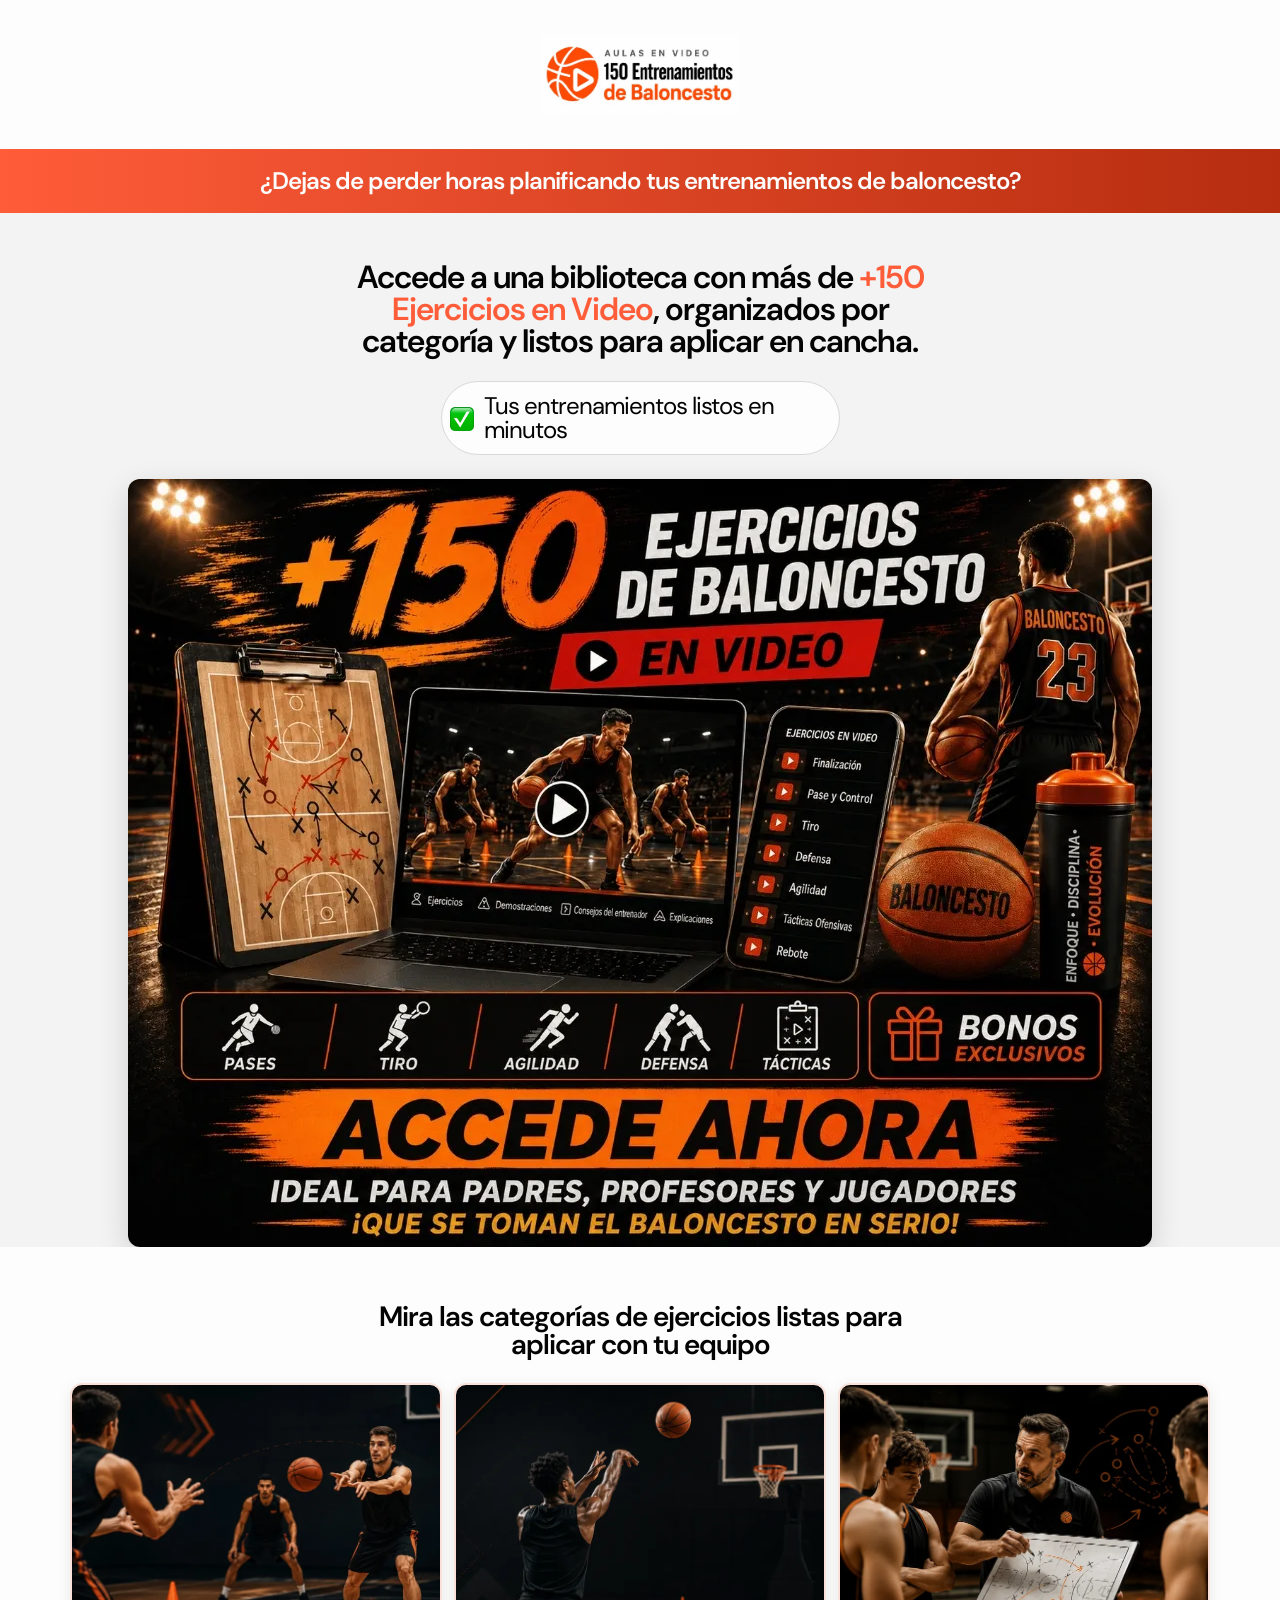
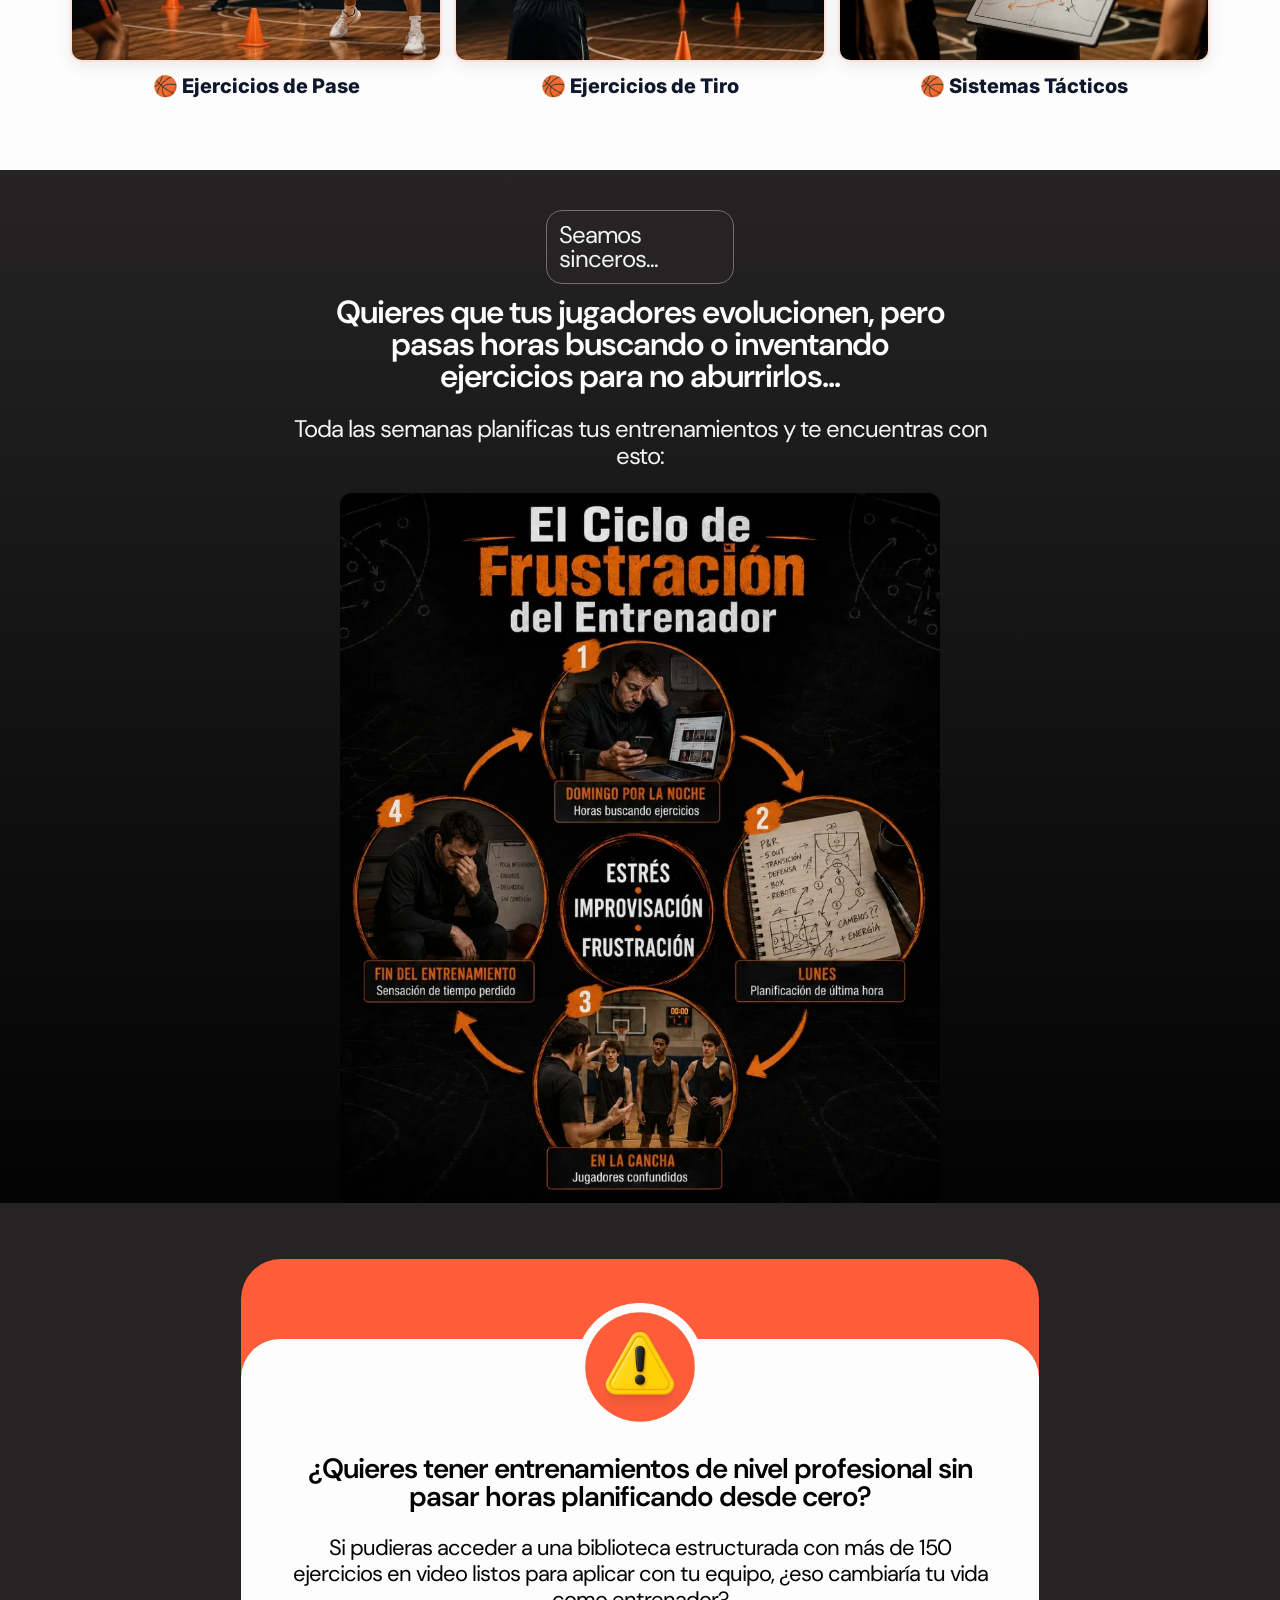
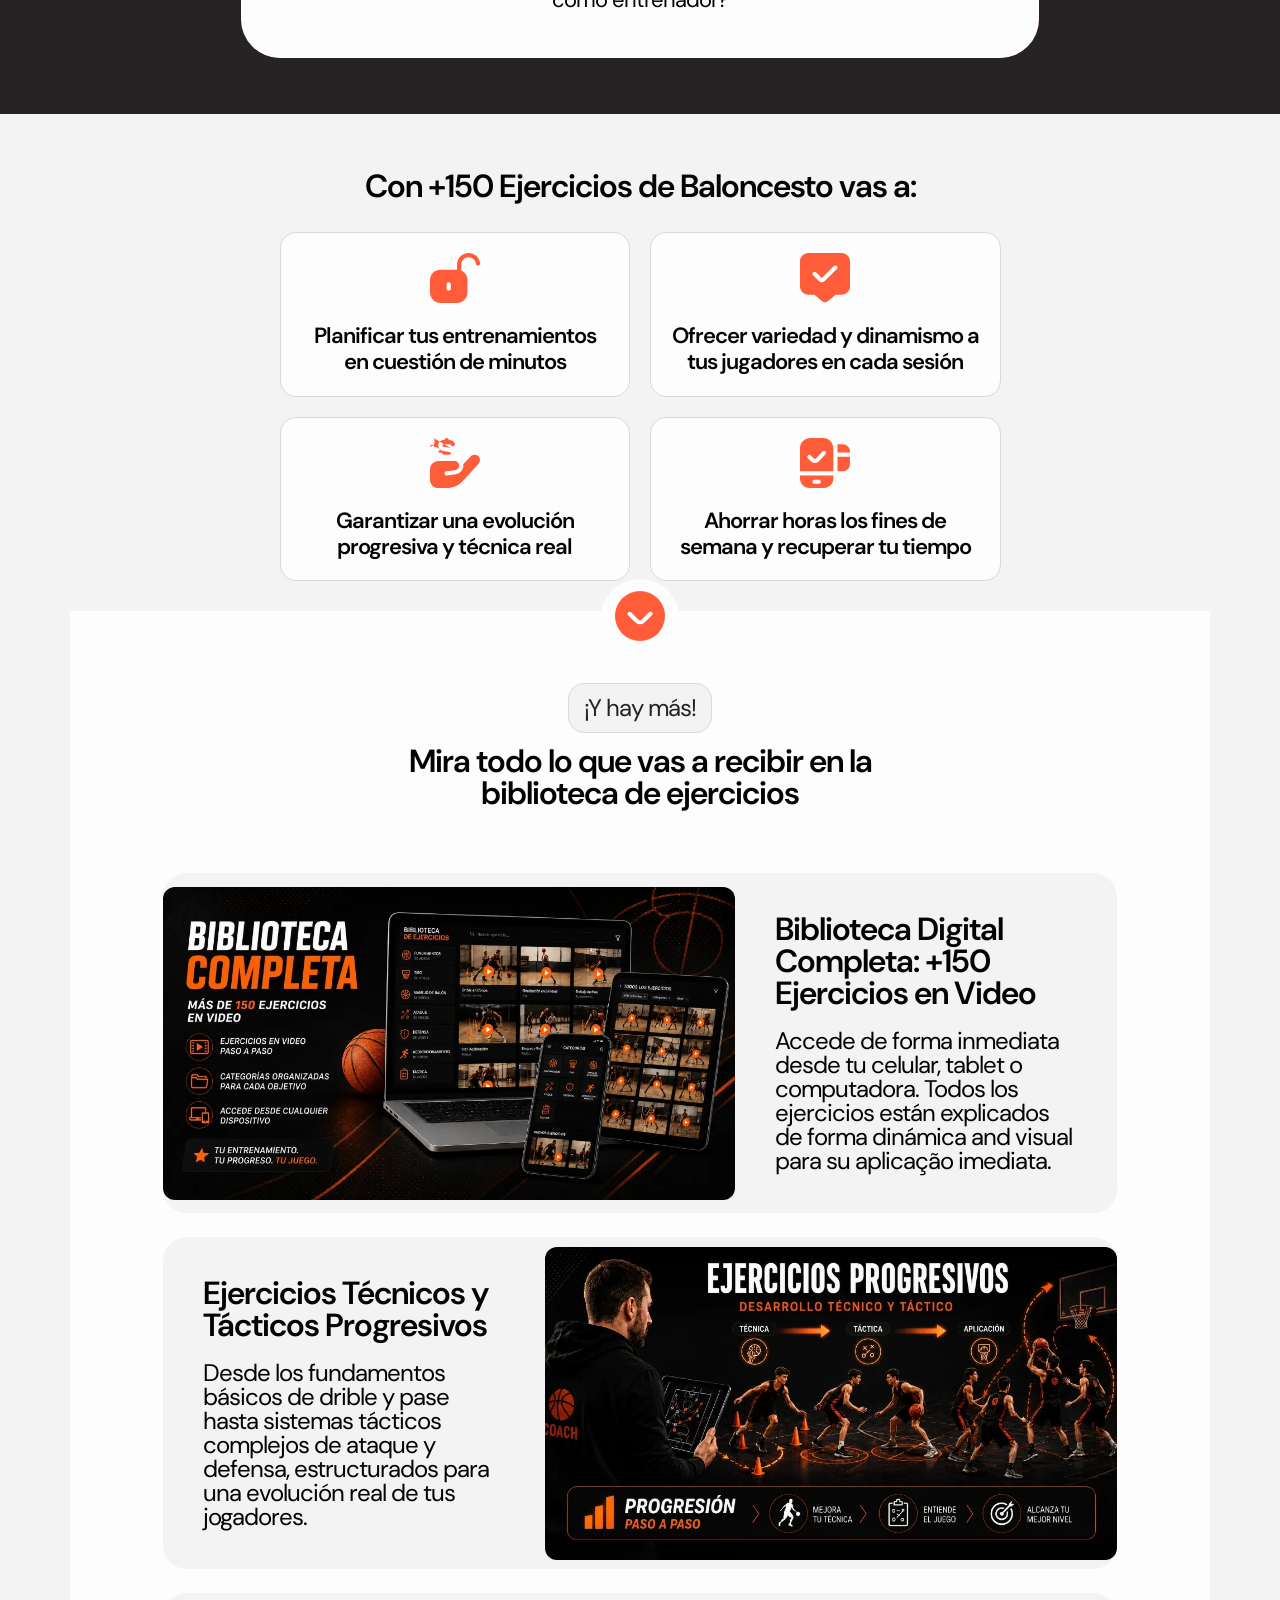
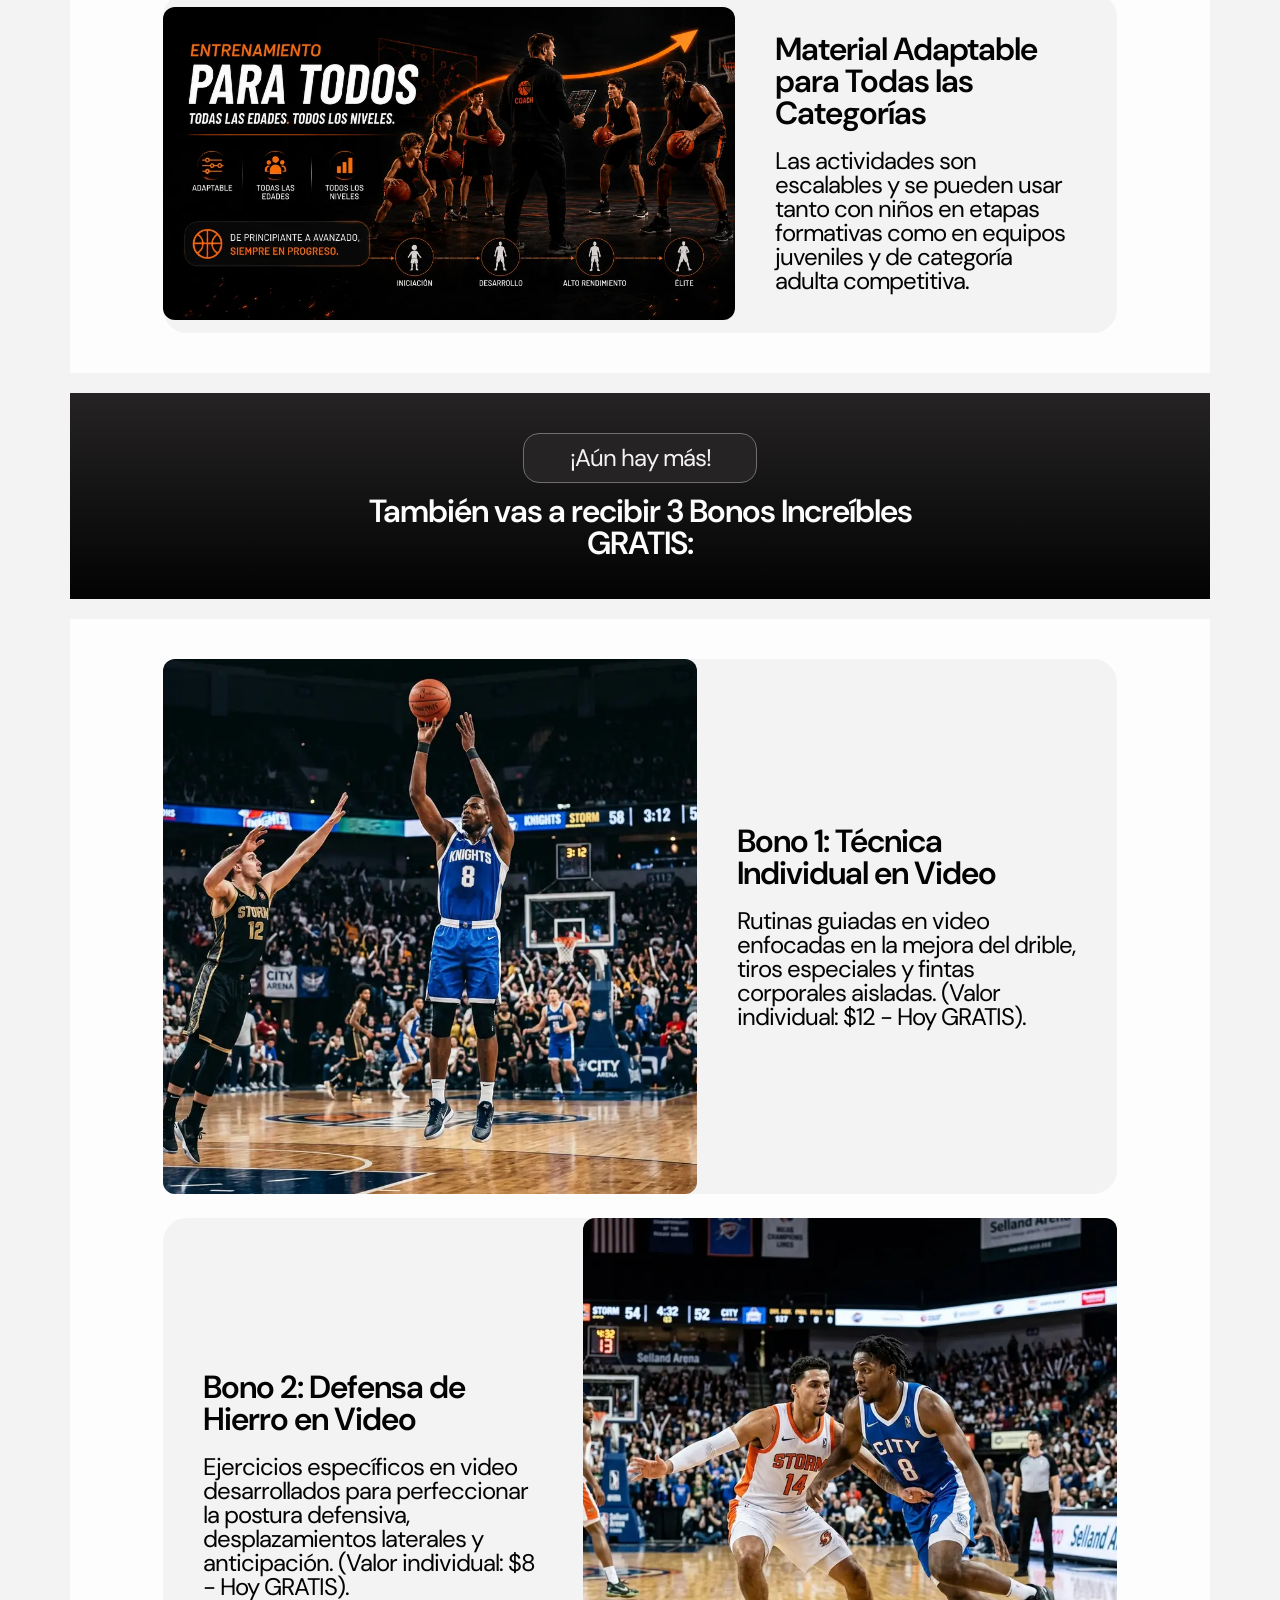
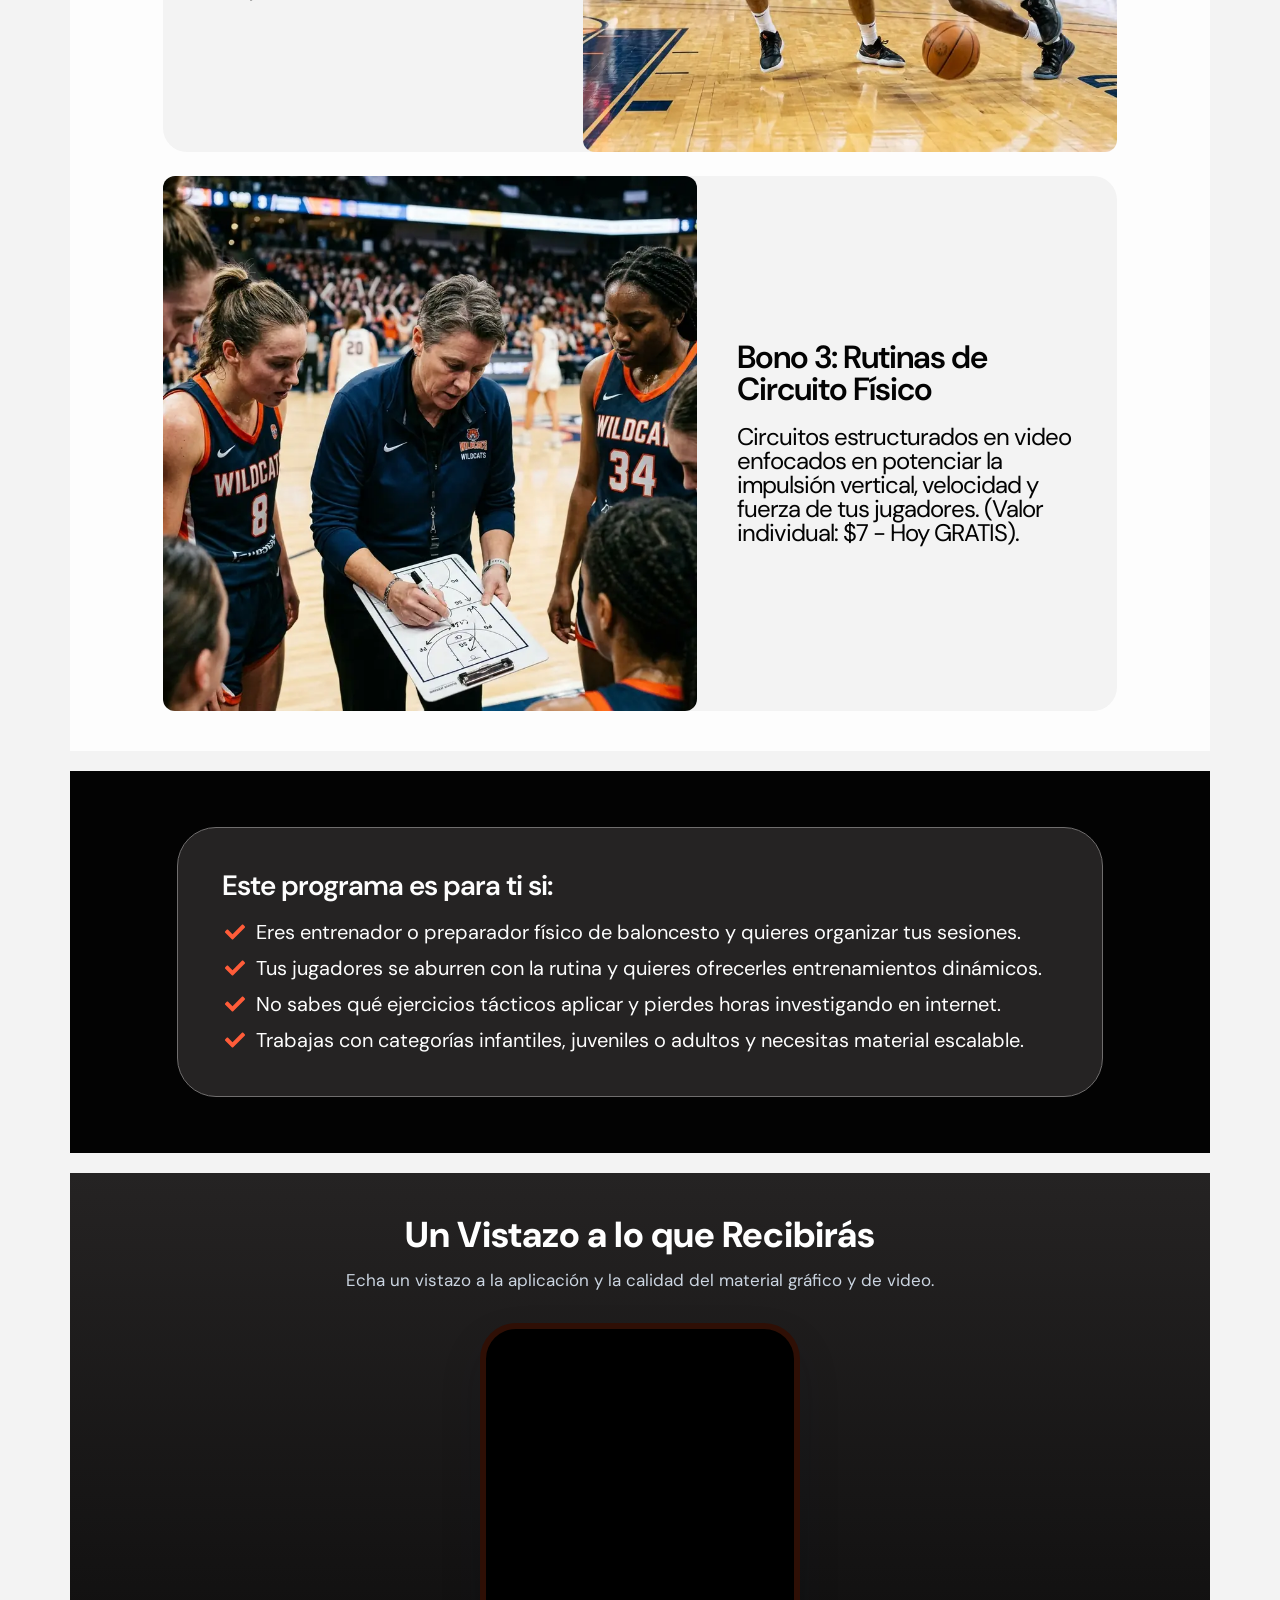
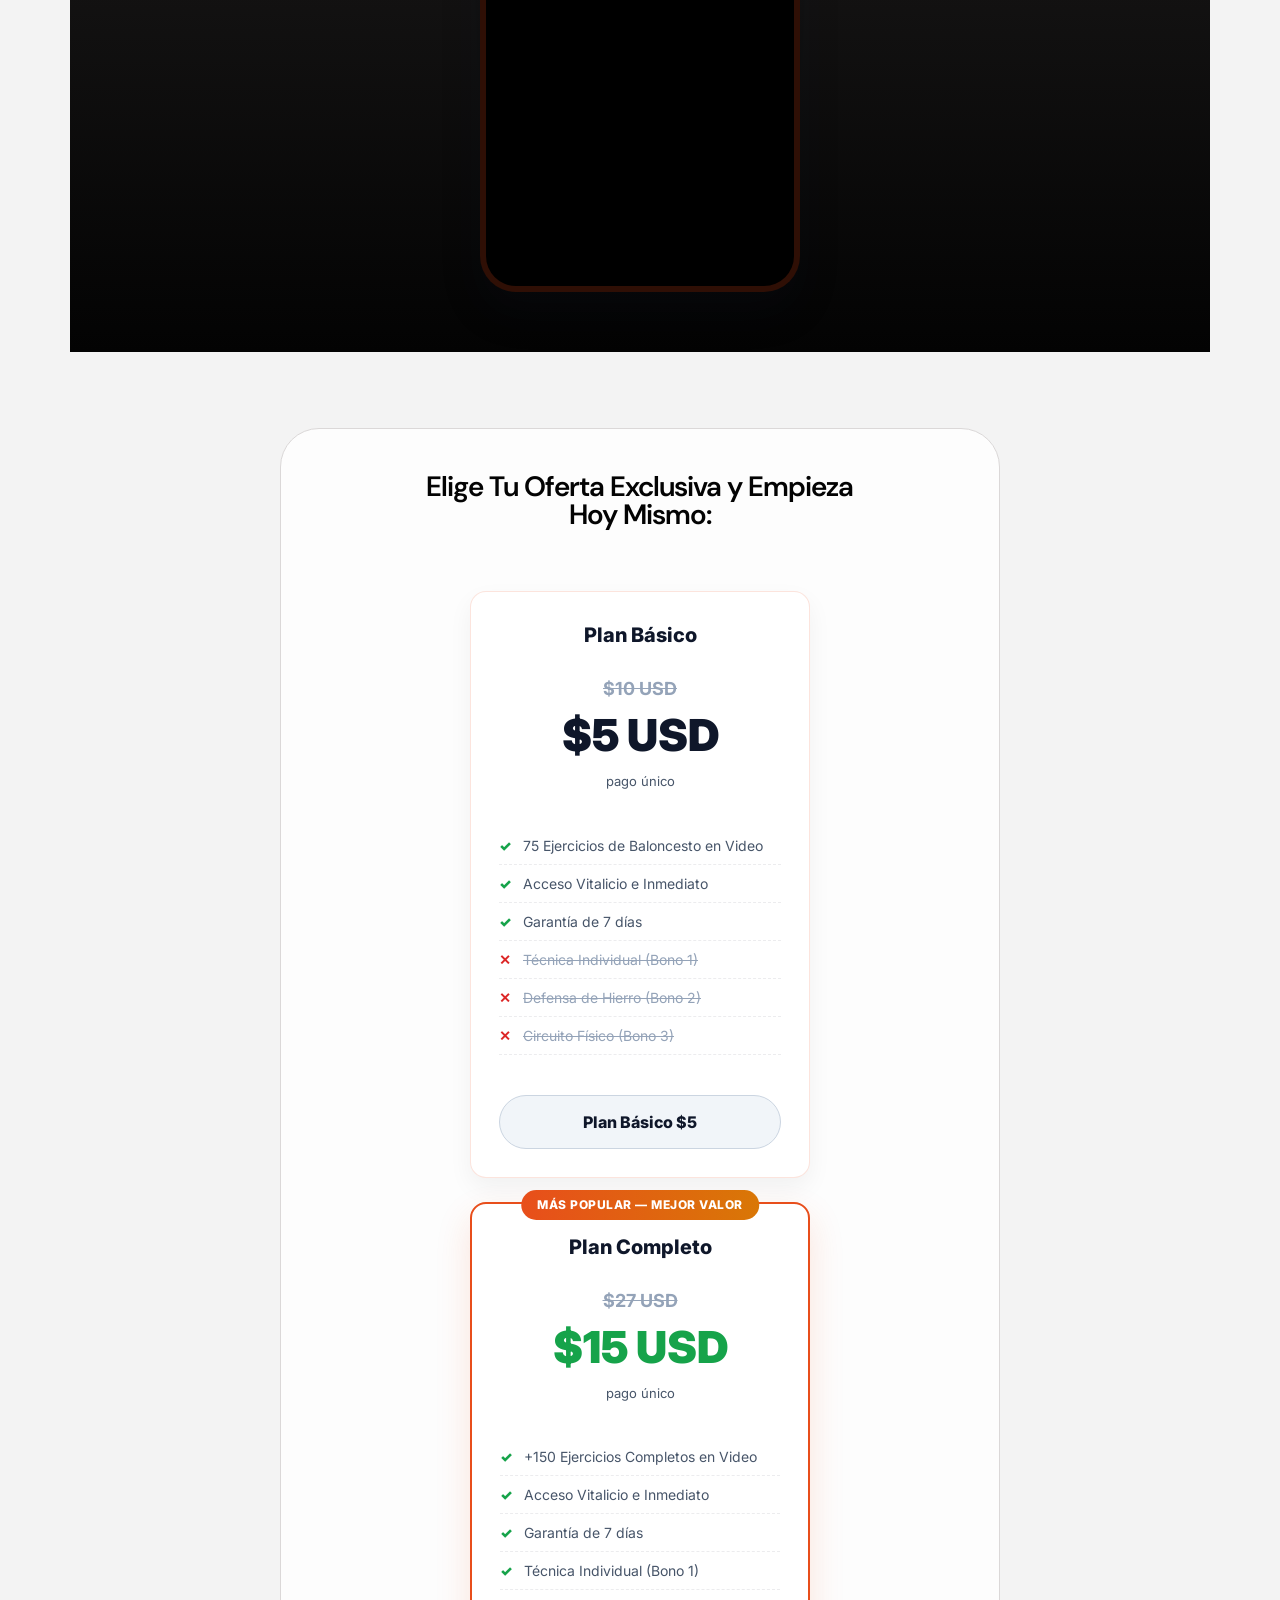
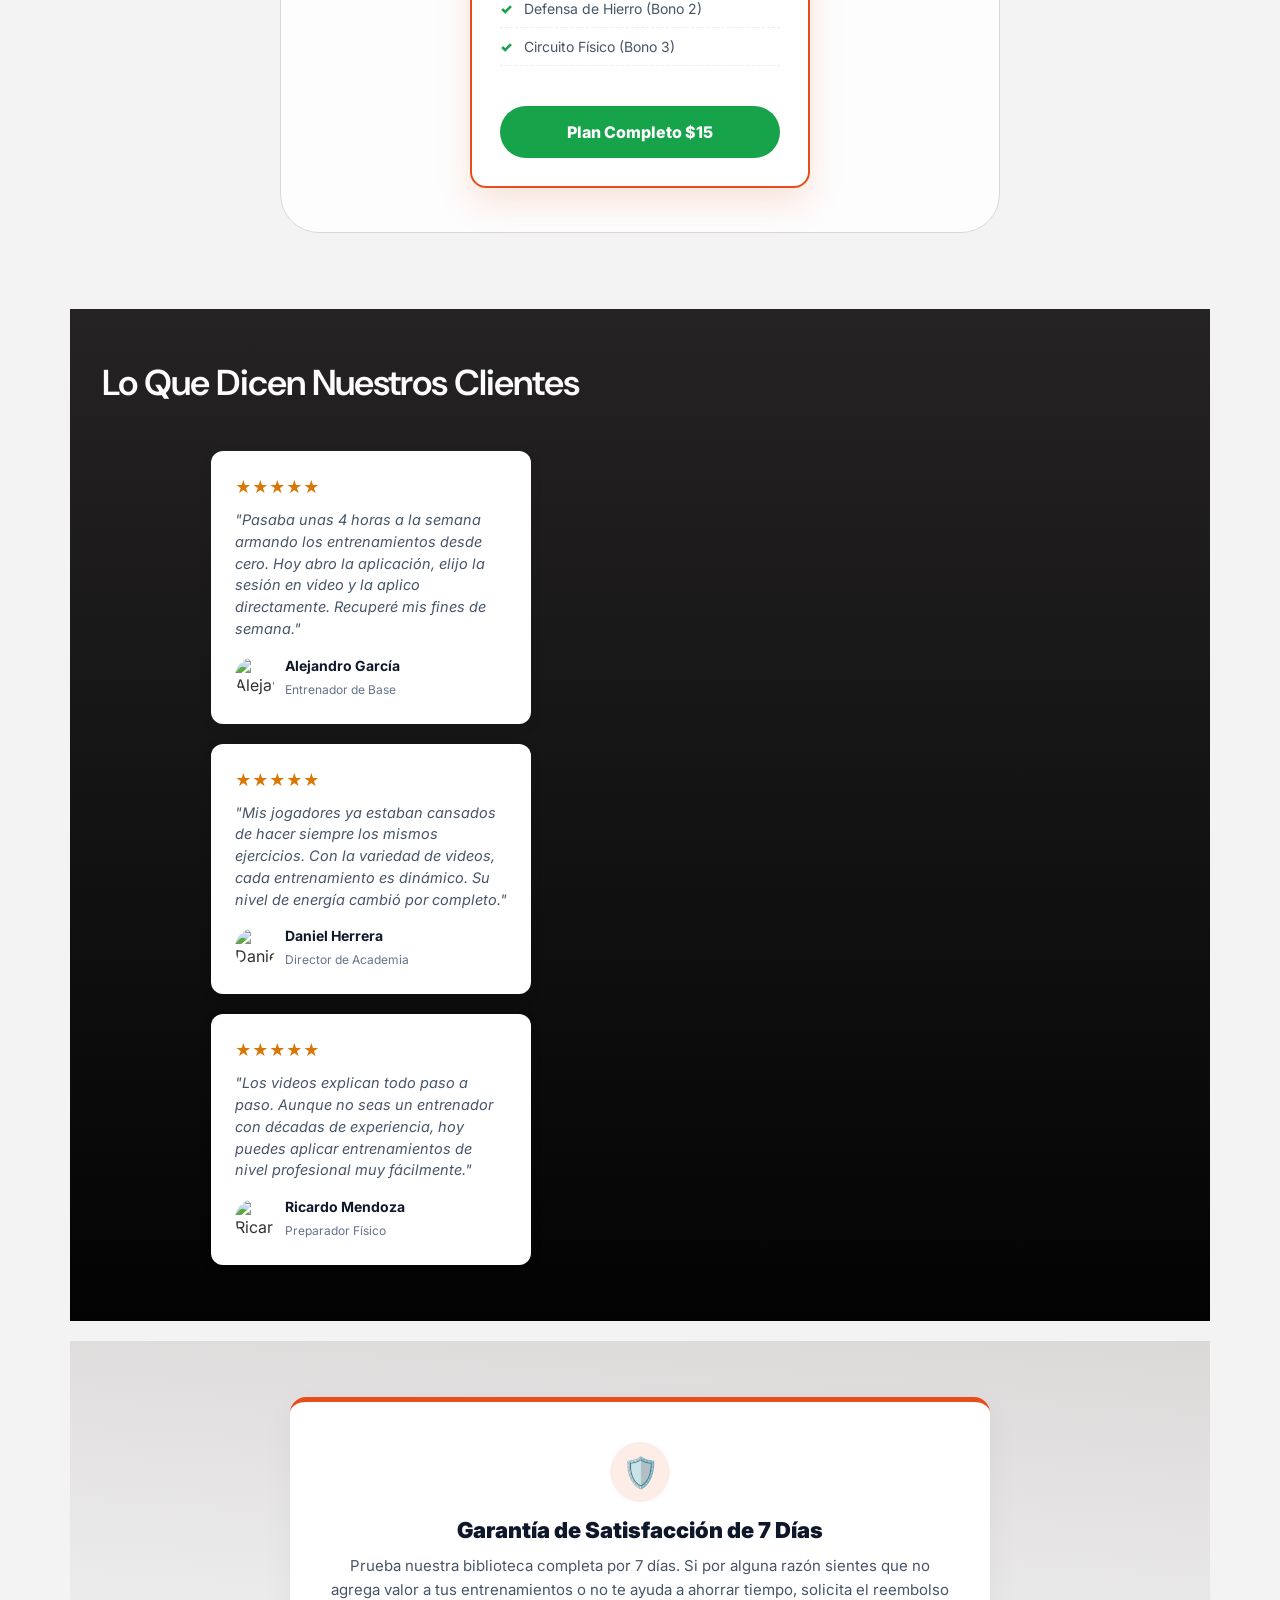
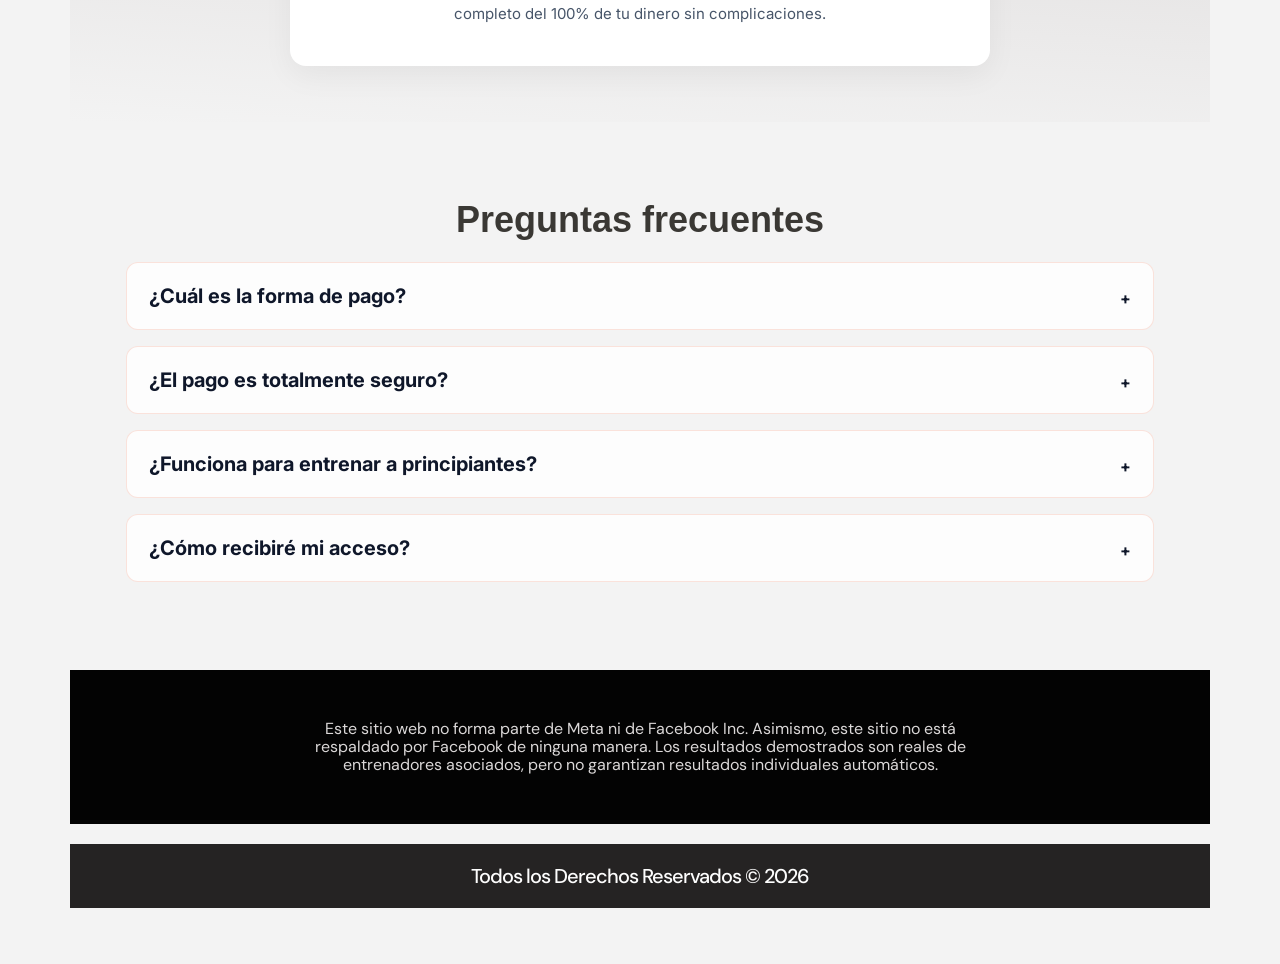
==== commit 8462ce7e: "revert: load google fonts asynchronously to restore 1.0s FCP, and fix hero image responsive heights " ====
--- a/index.html
+++ b/index.html
@@ -14,10 +14,13 @@
     <link rel="preconnect" href="https://meuprimeirolow.com.br" crossorigin />
     <link rel="dns-prefetch" href="https://meuprimeirolow.com.br" />
 
-    <!-- Google Fonts (Synchronous to prevent Cumulative Layout Shift) -->
+    <!-- Google Fonts (Non-blocking) -->
     <link rel="preconnect" href="https://fonts.googleapis.com" />
     <link rel="preconnect" href="https://fonts.gstatic.com" crossorigin />
-    <link rel="stylesheet" href="https://fonts.googleapis.com/css2?family=Roboto:wght@300;400;500;700;900&family=DM+Sans:wght@400;500;700;900&family=Inter:wght@400;500;600;700;900&display=swap" />
+    <link rel="stylesheet" href="https://fonts.googleapis.com/css2?family=Roboto:wght@300;400;500;700;900&family=DM+Sans:wght@400;500;700;900&family=Inter:wght@400;500;600;700;900&display=swap" media="print" onload="this.media='all'" />
+    <noscript>
+        <link rel="stylesheet" href="https://fonts.googleapis.com/css2?family=Roboto:wght@300;400;500;700;900&family=DM+Sans:wght@400;500;700;900&family=Inter:wght@400;500;600;700;900&display=swap" />
+    </noscript>
 
     <!-- Combined stylesheet served locally (Zero external render-blocking style requests) -->
     <style id="merged-elementor-styles">
@@ -708,7 +711,7 @@
                     </div>
                 </div>
                 <div class="elementor-element elementor-element-b64d9c2 elementor-widget elementor-widget-image" data-id="b64d9c2" data-element_type="widget" data-e-type="widget" data-widget_type="image.default">
-                    <img fetchpriority="high" decoding="async" width="750" height="900" src="hero.webp" class="attachment-large size-large wp-image-517" alt="Hero Baloncesto" style="border-radius:12px; box-shadow: 0 10px 30px rgba(0,0,0,0.15);" />
+                    <img fetchpriority="high" decoding="async" width="750" height="900" src="hero.webp" class="attachment-large size-large wp-image-517" alt="Hero Baloncesto" style="border-radius:12px; box-shadow: 0 10px 30px rgba(0,0,0,0.15); width: 100%; height: auto;" />
                 </div>
             </div>
         </div>
